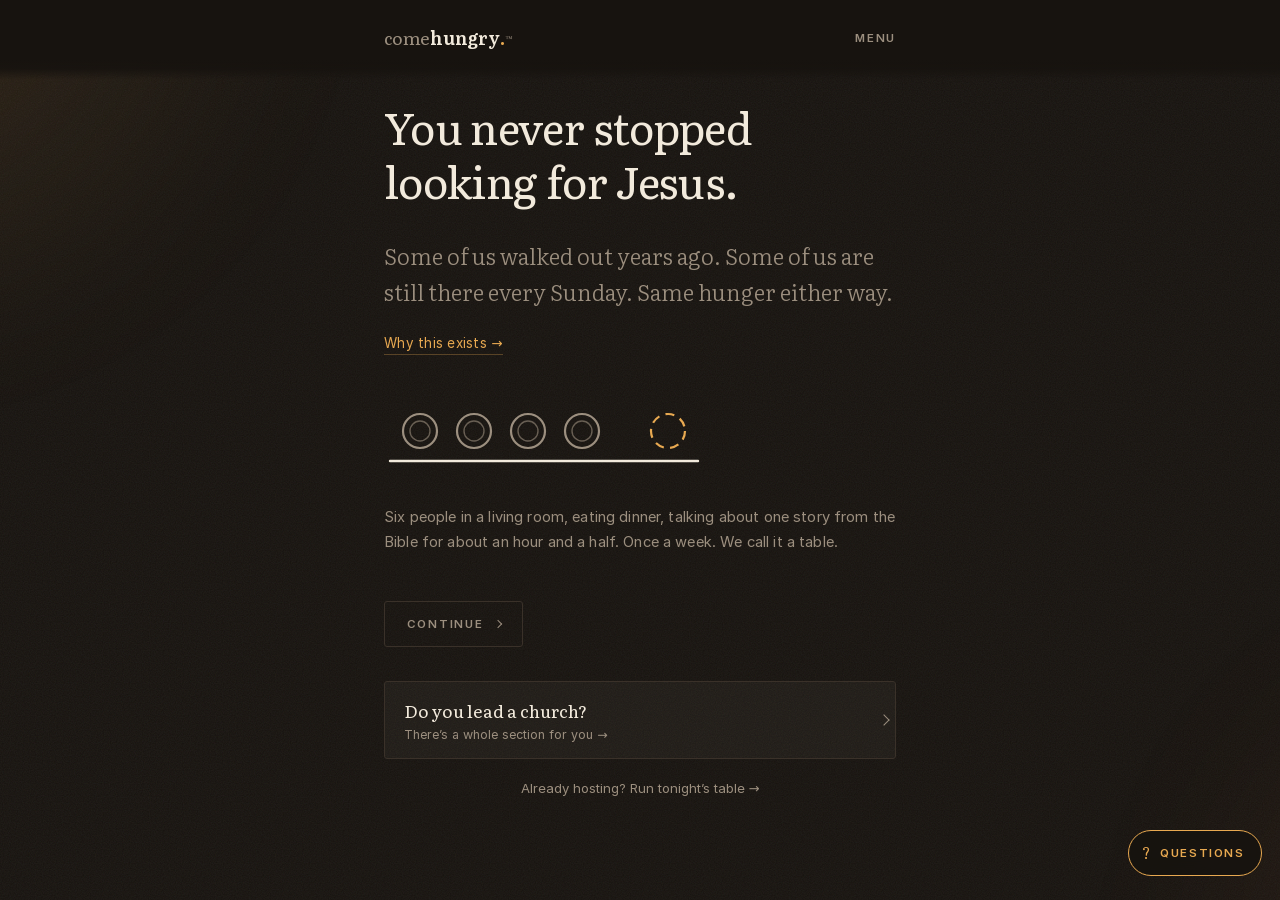
==== index.html @ 3b450b55 "Add files via upload" ====
<!DOCTYPE html>
<html lang="en">
<head>
<meta charset="utf-8">
<meta name="viewport" content="width=device-width, initial-scale=1, viewport-fit=cover">
<meta name="theme-color" content="#17130F">
<meta name="color-scheme" content="dark">
<title>comehungry™ — a simpler way to follow Jesus</title>
<meta name="description" content="Free small-group discipleship, no curriculum. A few people, a real meal, one story about Jesus, four honest questions, weekly. Copy it, print it, give it away.">
<link rel="icon" type="image/png" sizes="32x32" href="[data-uri]">
<link rel="icon" type="image/png" sizes="16x16" href="[data-uri]">
<link rel="icon" href="favicon.ico" sizes="any">
<link rel="icon" type="image/svg+xml" href="icon.svg">
<link rel="apple-touch-icon" sizes="180x180" href="icon-180.png">
<link rel="canonical" href="https://comehungry.org/">
<meta name="robots" content="index,follow,max-image-preview:large,max-snippet:-1">
<meta property="og:image:width" content="1200">
<meta property="og:image:height" content="630">
<meta property="og:image:alt" content="You never stopped looking for Jesus. Four plates and an open seat at a table.">
<meta name="author" content="come hungry">
<meta property="og:locale" content="en_US">
<meta property="og:type" content="website">
<meta property="og:site_name" content="come hungry">
<meta property="og:title" content="You never stopped looking for Jesus.">
<meta property="og:description" content="A few people, a real meal, one story told out loud, four honest questions. You belong before you agree. Free, forever — nothing to buy, no signup.">
<meta property="og:url" content="https://comehungry.org">
<meta property="og:image" content="https://comehungry.org/share.png">
<meta property="og:image:secure_url" content="https://comehungry.org/share.png">
<meta property="og:image:type" content="image/png">
<meta property="og:image:width" content="1200">
<meta property="og:image:height" content="630">
<meta property="og:image:alt" content="come hungry — you never stopped looking for Jesus">
<meta name="twitter:card" content="summary_large_image">
<meta name="twitter:title" content="You never stopped looking for Jesus.">
<meta name="twitter:description" content="A table, a meal, one story, four honest questions. Free, forever.">
<meta name="twitter:image" content="https://comehungry.org/share.png">
<script type="application/ld+json">
{"@context":"https://schema.org","@graph":[
{"@type":"WebSite","@id":"https://comehungry.org/#site","url":"https://comehungry.org/",
 "name":"come hungry","inLanguage":"en",
 "description":"A few people, a real meal, one story about Jesus told out loud, four honest questions. Once a week. Free, forever.",
 "publisher":{"@id":"https://comehungry.org/#org"}},
{"@type":"Organization","@id":"https://comehungry.org/#org","name":"come hungry",
 "url":"https://comehungry.org/","logo":"https://comehungry.org/icon-512.png",
 "email":"hello@comehungry.org",
 "description":"A practice for small groups that gather around a real meal, hear one story about Jesus told from memory, discuss it with four honest questions, and act on it before the next week. All material is free."},
{"@type":"HowTo","name":"How to start a table",
 "description":"Gather a few people around a real meal, tell one story about Jesus from memory, ask four honest questions, and each name one thing to do before next week.",
 "totalTime":"PT90M",
 "step":[
  {"@type":"HowToStep","name":"Meet","text":"Eat first. The meal is half the point."},
  {"@type":"HowToStep","name":"Share","text":"How was the week, actually? Then ask about last week's acts."},
  {"@type":"HowToStep","name":"Grow","text":"Tell one story about Jesus from memory, then ask the same four questions."},
  {"@type":"HowToStep","name":"Act","text":"Each person names one concrete thing to do before next week."}]}
]}
</script>
<link rel="manifest" href="manifest.webmanifest">
<style>
@font-face{font-family:'Literata';font-style:normal;font-weight:300;font-display:swap;src:url([data-uri]) format('woff2')}
@font-face{font-family:'Literata';font-style:normal;font-weight:400;font-display:swap;src:url([data-uri]) format('woff2')}
@font-face{font-family:'Literata';font-style:normal;font-weight:600;font-display:swap;src:url([data-uri]) format('woff2')}
@font-face{font-family:'Literata';font-style:italic;font-weight:400;font-display:swap;src:url([data-uri]) format('woff2')}
@font-face{font-family:'IBM Plex Sans';font-style:normal;font-weight:400;font-display:swap;src:url([data-uri]) format('woff2')}
@font-face{font-family:'IBM Plex Sans';font-style:normal;font-weight:600;font-display:swap;src:url([data-uri]) format('woff2')}

/* ============================================================
   comehungry.org — a lit room, one thought at a time
   ============================================================ */
:root{
  --night:#17130F;
  --lamp:#F2EADC;
  --dim:#9C8F7F;
  --gold:#E8A951;
  --coal:#C4623A;
  --rule:#3A3129;
}
*{margin:0;padding:0;box-sizing:border-box;-webkit-tap-highlight-color:transparent}
html,body{height:100%;overscroll-behavior:none}
p,li,blockquote,small{text-wrap:pretty;hyphens:none;overflow-wrap:break-word}
body{
  background:var(--night);
  color:var(--lamp);
  font-family:"Literata",Georgia,serif;
  font-weight:300;
  -webkit-font-smoothing:antialiased;
}

/* ---- the light in the room ---- */
.glow{position:fixed;inset:-30%;pointer-events:none;z-index:0}
.glow b{
  position:absolute;display:block;border-radius:50%;
  filter:blur(70px);opacity:.5;
  will-change:transform;
}
.g1{
  width:70vmax;height:70vmax;left:-14vmax;top:-18vmax;
  background:radial-gradient(circle,rgba(232,169,81,.28),rgba(232,169,81,0) 68%);
  animation:drift1 34s ease-in-out infinite;
}
.g2{
  width:58vmax;height:58vmax;right:-16vmax;bottom:-12vmax;
  background:radial-gradient(circle,rgba(196,98,58,.24),rgba(196,98,58,0) 68%);
  animation:drift2 46s ease-in-out infinite;
}
@keyframes drift1{
  0%,100%{transform:translate3d(0,0,0) scale(1)}
  50%{transform:translate3d(5vmax,4vmax,0) scale(1.1)}
}
@keyframes drift2{
  0%,100%{transform:translate3d(0,0,0) scale(1.05)}
  50%{transform:translate3d(-5vmax,-3vmax,0) scale(.95)}
}
/* the lamp answers when you touch it */
body.tapped .glow b{opacity:.72;transition:opacity .35s}

/* ---- grain, so it reads as a room and not a screen ---- */
.grain{
  position:fixed;inset:0;pointer-events:none;z-index:1;opacity:.14;
  background-image:url("data:image/svg+xml,%3Csvg xmlns='http://www.w3.org/2000/svg' width='180' height='180'%3E%3Cfilter id='n'%3E%3CfeTurbulence type='fractalNoise' baseFrequency='.85' numOctaves='3'/%3E%3C/filter%3E%3Crect width='180' height='180' filter='url(%23n)' opacity='.5'/%3E%3C/svg%3E");
}

/* ---- the deck ---- */
#deck{
  position:fixed;inset:0;z-index:2;overflow-anchor:none;
  display:flex;align-items:flex-start;
  padding:calc(max(0.9rem,env(safe-area-inset-top)) + 5rem) 1.5rem calc(max(1.1rem,env(safe-area-inset-bottom)) + 4.6rem);
  overflow-y:auto;
}
.stack{width:100%;max-width:32rem;margin:auto}
.card{display:none}
.card.on{display:block}
.card.on > *{animation:arrive .7s cubic-bezier(.16,.8,.3,1) both}
.card.on > *:nth-child(1){animation-delay:.05s}
.card.on > *:nth-child(2){animation-delay:.28s}
.card.on > *:nth-child(3){animation-delay:.5s}
.card.on > *:nth-child(4){animation-delay:.72s}
@keyframes arrive{
  from{opacity:0;transform:translateY(18px)}
  to{opacity:1;transform:none}
}
.card.on .setting li,.card.on .qs li,.card.on .door{animation:arrive .6s cubic-bezier(.16,.8,.3,1) both}
/* anything that navigates carries the same mark on its right edge */
.file{position:relative;padding-right:2.4rem}
.filerow{position:relative}
.door::after,.file::after,.st::after,.pastorDoor::after{
  content:"";position:absolute;right:.45rem;top:50%;
  width:7px;height:7px;margin-top:-4px;
  border-right:1.5px solid var(--dim);border-bottom:1.5px solid var(--dim);
  transform:rotate(-45deg);transition:border-color .2s,right .2s;
}
.door.primary::after{border-color:rgba(23,19,15,.55)}
@media (hover:hover){
  .door:hover::after,.file:hover::after,.st:hover::after,.pastorDoor:hover::after{
    border-color:var(--gold);right:.2rem;
  }
  .door.primary:hover::after{border-color:rgba(23,19,15,.8)}
}
.card.on .setting li:nth-child(1),.card.on .qs li:nth-child(1),.card.on .door:nth-child(1){animation-delay:.30s}
.card.on .setting li:nth-child(2),.card.on .qs li:nth-child(2),.card.on .door:nth-child(2){animation-delay:.42s}
.card.on .setting li:nth-child(3),.card.on .qs li:nth-child(3),.card.on .door:nth-child(3){animation-delay:.54s}
.card.on .setting li:nth-child(4),.card.on .qs li:nth-child(4),.card.on .door:nth-child(4){animation-delay:.66s}
@media (prefers-reduced-motion:reduce){
  .card.on > *,.card.on .setting li,.card.on .qs li,.card.on .door{animation:none}
  .glow b{animation:none}
}

/* ---- type ---- */
.line{font-size:clamp(1.8rem,7.4vw,2.7rem);line-height:1.26;letter-spacing:-.015em;font-weight:400;
  text-wrap:balance;hyphens:none}
.line + .line{margin-top:1.35em}
.line.quiet{
  font-size:clamp(1.15rem,4.7vw,1.4rem);line-height:1.62;
  font-weight:300;color:var(--dim);letter-spacing:0;
}
.line.lamp{color:var(--gold)}
.beat{
  font-size:clamp(1.02rem,4.3vw,1.25rem);line-height:1.55;
  color:var(--dim);font-weight:300;margin-top:2em;
}
.label{
  font-family:"IBM Plex Sans",system-ui,sans-serif;
  font-size:.6875rem;font-weight:600;letter-spacing:.2em;text-transform:uppercase;
  color:var(--gold);margin-bottom:2.1rem;
}
blockquote{margin-top:2.4rem;
  font-size:clamp(1.3rem,5.4vw,1.75rem);line-height:1.46;
  font-weight:300;font-style:italic;
  border-left:2px solid var(--gold);padding-left:1.35rem;
}
.attrib{
  font-family:"IBM Plex Sans",system-ui,sans-serif;
  font-size:.8125rem;color:var(--dim);margin-top:1.9rem;line-height:1.7;
}

/* ---- lists ---- */
.setting{list-style:none;margin-top:1.9rem}
.setting li{
  font-size:clamp(1.12rem,4.7vw,1.42rem);line-height:1.52;font-weight:300;
  padding:1.1rem 0 1.1rem 2.5rem;position:relative;border-bottom:1px solid var(--rule);
}
.setting li:last-child{border-bottom:0}
.setting li::before{
  content:attr(data-n);position:absolute;left:0;top:1.45rem;
  font-family:"IBM Plex Sans",system-ui,sans-serif;
  font-size:.6875rem;font-weight:600;color:var(--gold);letter-spacing:.08em;
}
.qs{list-style:none}
.qs{margin-top:1.4rem}
.qs li{font-size:clamp(1.12rem,4.7vw,1.42rem);line-height:1.45;font-weight:400;padding:.95rem 0}
.qs li span{
  color:var(--gold);font-family:"IBM Plex Sans",sans-serif;
  font-size:.75rem;font-weight:600;margin-right:.65rem;letter-spacing:.06em;
}

/* ---- where you can go ---- */
.doors,
div:has(> .door){margin-top:2.6rem}
.doors + .fine,div:has(> .door) + .fine{margin-top:2.6rem}
.door{
  display:block;text-decoration:none;color:var(--lamp);
  padding:1.35rem 0;border-bottom:1px solid var(--rule);
  font-size:clamp(1.18rem,4.9vw,1.45rem);font-weight:400;
}
.door,.st,.pastorDoor{position:relative;padding-right:2rem}
.door:last-of-type{border-bottom:0}
.door small{
  display:block;font-family:"IBM Plex Sans",system-ui,sans-serif;
  font-size:.8125rem;color:var(--dim);margin-top:.35rem;font-weight:400;line-height:1.5;
}
.card > .label + div > .door.primary:first-child{margin-top:.4rem}
.door.primary{
  color:#17130F;background:var(--gold);border:0;border-radius:4px;
  padding:1.2rem 1.4rem;margin-bottom:1.6rem;font-weight:600;
}
.door.primary small{color:rgba(23,19,15,.72)}
@media (hover:hover){.door:hover{color:var(--gold)}
.door.primary:hover{color:#17130F;background:#F2B85F}}
.door:focus-visible,.ghost:focus-visible{outline:2px solid var(--gold);outline-offset:4px;border-radius:3px}

/* ---- the only chrome ---- */
.nav{
  display:flex;align-items:center;flex-wrap:wrap;gap:.35rem .5rem;margin-top:2.9rem;
  animation:arrive .7s cubic-bezier(.16,.8,.3,1) both;animation-delay:.85s;
}
#prev{
  display:inline-flex;align-items:center;gap:.55rem;
  flex:0 0 auto;white-space:nowrap;
  min-height:46px;padding:.7rem 1rem .7rem .85rem;
  background:transparent;border:0;border-radius:3px;
  font-family:"IBM Plex Sans",system-ui,sans-serif;
  font-size:.72rem;font-weight:600;letter-spacing:.15em;text-transform:uppercase;
  color:var(--dim);cursor:pointer;transition:color .25s;
}
@media (hover:hover){#prev:hover{color:var(--lamp)}}
#prev:focus-visible{outline:2px solid var(--gold);outline-offset:4px}
#prev.gone{display:none}
#prev .chev.back{flex:none;transform:rotate(135deg);animation:none;width:6px;height:6px;border-right:1.5px solid currentColor;border-bottom:1.5px solid currentColor}
#next{
  display:inline-flex;align-items:center;gap:.7rem;
  flex:0 0 auto;white-space:nowrap;
  min-height:46px;padding:.7rem 1.35rem;
  background:transparent;border:1px solid var(--rule);border-radius:3px;
  font-family:"IBM Plex Sans",system-ui,sans-serif;
  font-size:.72rem;font-weight:600;letter-spacing:.15em;text-transform:uppercase;
  color:var(--dim);cursor:pointer;
  transition:color .25s,border-color .25s,background .25s;
}
@media (hover:hover){#next:hover{color:var(--gold);border-color:var(--gold);background:rgba(232,169,81,.07)}}
#next:focus-visible{outline:2px solid var(--gold);outline-offset:4px}
#next.gone{display:none}
#next .chev{
  flex:none;width:6px;height:6px;border-right:1.5px solid currentColor;border-bottom:1.5px solid currentColor;
  transform:rotate(-45deg);animation:nudge 2.6s ease-in-out infinite;
}
@keyframes nudge{0%,100%{transform:rotate(-45deg) translate(0,0);opacity:.65}50%{transform:rotate(-45deg) translate(2px,2px);opacity:1}}
@media (prefers-reduced-motion:reduce){#next .chev{animation:none}.nav{animation:none}}
#track{position:fixed;left:0;bottom:0;height:2px;background:var(--gold);width:0;z-index:4;transition:width .6s cubic-bezier(.16,.8,.3,1)}
.ghost{
  position:fixed;top:max(1.15rem,env(safe-area-inset-top));right:1.3rem;z-index:5;
  font-family:"IBM Plex Sans",system-ui,sans-serif;font-size:.75rem;
  color:var(--dim);text-decoration:none;padding:.4rem .1rem;
  opacity:0;transition:opacity .4s;pointer-events:none;
}
.ghost.show{opacity:1;pointer-events:auto}
.ghost:hover{color:var(--gold)}

.said{
  font-size:clamp(1.18rem,4.9vw,1.5rem);line-height:1.5;font-weight:300;font-style:italic;
  border-left:2px solid var(--gold);padding-left:1.35rem;margin-top:.4rem;
}
.said + .beat{margin-top:1.6em}
.dont{list-style:none;margin-top:.4rem}
.dont li{
  font-size:clamp(1.05rem,4.4vw,1.28rem);line-height:1.5;font-weight:300;color:var(--lamp);
  padding:.85rem 0 .85rem 1.6rem;position:relative;border-bottom:1px solid var(--rule);
}
.dont li:last-child{border-bottom:0}
.dont li::before{
  content:"—";position:absolute;left:0;top:.85rem;color:var(--coal);font-weight:400;
}
.rhythm{list-style:none;margin-top:1.9rem}
.rhythm li{
  padding:.95rem 0;border-bottom:1px solid var(--rule);
  font-size:clamp(1.05rem,4.4vw,1.28rem);line-height:1.5;font-weight:300;color:var(--dim);
}
.rhythm li:last-child{border-bottom:0}
.rhythm b{
  display:block;font-weight:400;font-size:clamp(1.18rem,4.9vw,1.45rem);
  color:var(--lamp);margin-bottom:.2rem;
}
.top{
  position:fixed;top:0;left:0;right:0;z-index:6;
  padding:calc(max(0.9rem,env(safe-area-inset-top)) + .8rem) 1.5rem 1.9rem;
  background:linear-gradient(to bottom,var(--night) 0,var(--night) 74%,rgba(23,19,15,.92) 86%,rgba(23,19,15,0) 100%);
  pointer-events:none;
}
.topin{
  max-width:32rem;margin:0 auto;
  display:flex;align-items:center;justify-content:space-between;gap:1rem;
  min-height:1.4rem;
}
#open{
  pointer-events:auto;background:transparent;border:0;
  padding:0 0 0 1.2rem;min-height:44px;margin:-11px 0;display:inline-flex;align-items:center;
  font-family:"IBM Plex Sans",system-ui,sans-serif;
  font-size:.72rem;font-weight:600;letter-spacing:.15em;text-transform:uppercase;
  color:var(--dim);cursor:pointer;transition:color .25s;
}
@media (hover:hover){#open:hover{color:var(--gold)}
#open:focus-visible{outline:2px solid var(--gold);outline-offset:4px;border-radius:3px}}

/* --- the doors, over whatever you were reading --- */
.sheet{
  position:fixed;inset:0;z-index:20;
  background:#141110;
  display:flex;align-items:center;
  padding:max(2rem,env(safe-area-inset-top)) 1.5rem max(2.5rem,env(safe-area-inset-bottom));
  overflow-y:auto;
  animation:fade .28s ease-out both;
}
.sheet[hidden]{display:none}
@keyframes fade{from{opacity:0}to{opacity:1}}
.sheetin{max-width:32rem;margin:0 auto;width:100%}
#shut{
  display:block;margin:0 0 2.4rem auto;background:transparent;border:0;padding:.5rem .1rem;
  font-family:"IBM Plex Sans",system-ui,sans-serif;
  font-size:.72rem;font-weight:600;letter-spacing:.15em;text-transform:uppercase;
  color:var(--dim);cursor:pointer;transition:color .25s;
}
@media (hover:hover){#shut:hover{color:var(--gold)}
#shut:focus-visible,.way:focus-visible{outline:2px solid var(--gold);outline-offset:4px;border-radius:3px}}
.way{
  display:block;text-decoration:none;color:var(--lamp);
  padding:1.15rem 0;border-bottom:1px solid var(--rule);
  font-family:"Literata",Georgia,serif;font-weight:400;
  font-size:clamp(1.25rem,5.2vw,1.55rem);line-height:1.25;
  transition:color .2s;
}
@media (hover:hover){.way:hover{color:var(--gold)}
.way small{
  display:block;font-family:"IBM Plex Sans",system-ui,sans-serif;
  font-size:.8125rem;color:var(--dim);margin-top:.3rem;font-weight:400;
}}
.sheetfine{
  margin-top:2.4rem;padding-top:1.5rem;border-top:1px solid var(--rule);
  font-family:"IBM Plex Sans",system-ui,sans-serif;
  font-size:.76rem;line-height:1.7;color:var(--dim);
}
.sheetfine p + p{margin-top:.7rem}
.sheetfine a{color:var(--dim);text-decoration:underline;text-underline-offset:2px}
.sheetfine a:hover{color:var(--gold)}
.mark{
  pointer-events:auto;display:inline-flex;align-items:center;min-height:44px;margin:-11px 0;
  font-family:"Literata",Georgia,serif;font-style:normal;font-weight:600;
  font-size:1.12rem;line-height:1.4rem;letter-spacing:-.012em;
  color:var(--lamp);text-decoration:none;
  transition:opacity .25s;
}
.mark span{color:var(--dim);font-weight:400}
.mark i{color:var(--gold);font-style:normal;margin-left:.02em}
.mark sup{font-size:.4em;vertical-align:.72em;color:var(--dim);font-weight:400;margin-left:.08em;letter-spacing:0}
@media (hover:hover){.mark:hover{opacity:.72}
.mark:focus-visible{outline:2px solid var(--gold);outline-offset:4px;border-radius:3px}}

.fine{
  margin-top:2.9rem;padding-top:1.6rem;border-top:1px solid var(--rule);
  font-family:"IBM Plex Sans",system-ui,sans-serif;
  font-size:.78rem;line-height:1.7;color:var(--dim);
}
.fine p + p{margin-top:.8rem}
.fine a{color:var(--dim);text-decoration:underline;text-underline-offset:2px}
.fine a:hover{color:var(--gold)}


/* --- stories --- */
.arcs,.storylist{margin-top:1.9rem}
.arc,.st{
  display:block;text-decoration:none;color:var(--lamp);
  padding:1.15rem 0;border-bottom:1px solid var(--rule);
  transition:color .2s;position:relative;
}
.arc:last-child,.st:last-child{border-bottom:0}
@media (hover:hover){.arc:hover,.st:hover{color:var(--gold)}
.arc b,.st b{
  display:block;font-family:"Literata",Georgia,serif;font-weight:400;
  font-size:clamp(1.15rem,4.8vw,1.4rem);line-height:1.3;
}}
.arc small,.st small{
  display:block;font-family:"IBM Plex Sans",system-ui,sans-serif;
  font-size:.78rem;color:var(--dim);margin-top:.25rem;
}
.arc:focus-visible,.st:focus-visible{outline:2px solid var(--gold);outline-offset:4px;border-radius:3px}
.st{padding-left:2.6rem}
.st em{
  position:absolute;left:0;top:1.35rem;font-style:normal;
  font-family:"IBM Plex Sans",system-ui,sans-serif;
  font-size:.72rem;font-weight:600;color:var(--gold);
}
.fivec{list-style:none;margin-top:.75rem}
.fivec li{
  padding:.95rem 0;border-bottom:1px solid var(--rule);
  font-size:clamp(1rem,4.1vw,1.15rem);line-height:1.6;font-weight:300;color:var(--dim);
}
.fivec li:last-child{border-bottom:0}
.fivec b{
  display:block;font-family:"IBM Plex Sans",system-ui,sans-serif;
  font-size:.6875rem;font-weight:600;letter-spacing:.16em;text-transform:uppercase;
  color:var(--gold);margin-bottom:.35rem;
}
.telling{margin-top:.75rem}
.telling p{
  font-size:clamp(1.02rem,4.2vw,1.18rem);line-height:1.72;font-weight:300;
}
.telling p + p{margin-top:1.05em}
.act{border-left:2px solid var(--coal);padding-left:1.25rem;color:var(--lamp)}
a.ref{color:var(--gold);text-decoration:underline;text-underline-offset:3px}
a.ref:hover{color:var(--lamp)}

.files{margin-top:2.2rem}
.file{
  display:block;text-decoration:none;color:var(--lamp);
  padding:1.05rem 2.4rem 1.05rem 0;border-bottom:1px solid var(--rule);
  position:relative;transition:color .2s;
}
.file:last-child{border-bottom:0}
@media (hover:hover){.file:hover{color:var(--gold)}
.file::before{
  content:none;
  width:7px;height:7px;border-right:1.5px solid var(--gold);border-bottom:1.5px solid var(--gold);
  transform:rotate(45deg);
}}
.file:focus-visible{outline:2px solid var(--gold);outline-offset:4px;border-radius:3px}
.file b{
  display:block;font-family:"Literata",Georgia,serif;font-weight:400;
  font-size:clamp(1.05rem,4.4vw,1.25rem);line-height:1.3;
}
.file small{
  display:block;font-family:"IBM Plex Sans",system-ui,sans-serif;
  font-size:.78rem;color:var(--dim);margin-top:.22rem;line-height:1.5;
}


/* --- a story, whole, on one page --- */
.card.story{max-width:34rem}
.story .label a{color:var(--gold);text-decoration:none}
.story .label a:hover{text-decoration:underline}
.sTitle{
  font-family:"Literata",Georgia,serif;font-weight:400;
  font-size:clamp(1.75rem,7vw,2.35rem);line-height:1.18;letter-spacing:-.015em;
  margin:0 0 .9rem;text-wrap:balance;
}
.sRead{
  font-family:"IBM Plex Sans",system-ui,sans-serif;font-size:.85rem;line-height:1.6;
  color:var(--dim);padding-bottom:1.6rem;border-bottom:1px solid var(--rule);
}
.sH{
  font-family:"IBM Plex Sans",system-ui,sans-serif;font-weight:600;
  font-size:.6875rem;letter-spacing:.2em;text-transform:uppercase;color:var(--gold);
  margin:2.9rem 0 1.5rem;
}
.sNote{
  font-family:"IBM Plex Sans",system-ui,sans-serif;font-size:.82rem;line-height:1.65;
  color:var(--dim);margin-top:1.4rem;
}
.story .act{
  border-left:2px solid var(--coal);padding-left:1.25rem;
  font-size:clamp(1.02rem,4.2vw,1.18rem);line-height:1.65;font-weight:300;
}
.sNav{
  display:flex;gap:.9rem;margin-top:3.2rem;padding-top:1.6rem;border-top:1px solid var(--rule);
}
.sNav a{
  flex:1;text-decoration:none;color:var(--lamp);
  font-family:"Literata",Georgia,serif;font-size:.98rem;line-height:1.35;
  padding:.9rem 1rem;border:1px solid var(--rule);border-radius:3px;
  transition:border-color .2s,color .2s;
}
@media (hover:hover){.sNav a:hover{color:var(--gold);border-color:var(--gold)}}
.sNav a span{
  display:block;font-family:"IBM Plex Sans",system-ui,sans-serif;
  font-size:.62rem;font-weight:600;letter-spacing:.16em;text-transform:uppercase;
  color:var(--dim);margin-bottom:.3rem;
}
.sNav .sNext{text-align:right}
.sNav a.off{visibility:hidden}
.sNav a:focus-visible{outline:2px solid var(--gold);outline-offset:3px}
.sBack{
  margin-top:1.6rem;font-family:"IBM Plex Sans",system-ui,sans-serif;
  font-size:.82rem;color:var(--dim);
}
.sBack a{color:var(--dim);text-decoration:underline;text-underline-offset:2px}
.sBack a:hover{color:var(--gold)}
.story .fivec li{color:var(--lamp)}

.arcIntro{
  margin-top:1.9rem;
  font-size:clamp(1rem,4.2vw,1.15rem);line-height:1.6;font-weight:300;color:var(--dim);
  margin-bottom:2rem;padding-bottom:1.6rem;border-bottom:1px solid var(--rule);
}
.arcIntro b{color:var(--lamp);font-weight:400}
.honest{
  margin:1.8rem 0 0;padding:1.1rem 1.2rem;border-left:2px solid var(--coal);
  background:rgba(196,98,58,.07);
  font-size:.95rem;line-height:1.65;font-weight:300;color:var(--lamp);
}
.honest b{
  display:block;font-family:"IBM Plex Sans",system-ui,sans-serif;
  font-size:.6875rem;font-weight:600;letter-spacing:.16em;text-transform:uppercase;
  color:var(--coal);margin-bottom:.45rem;
}


/* --- tonight --- */
.pick{margin-top:2.4rem}
.pick label{
  display:block;font-family:"IBM Plex Sans",system-ui,sans-serif;
  font-size:.6875rem;font-weight:600;letter-spacing:.16em;text-transform:uppercase;
  color:var(--gold);margin-bottom:.7rem;
}
.prepLink{
  display:inline-block;margin-top:1rem;font-family:"IBM Plex Sans",system-ui,sans-serif;
  font-size:.85rem;color:var(--gold);text-decoration:none;
}
.recall{
  margin-top:2rem;padding:1.2rem 1.3rem;border-left:2px solid var(--coal);
  background:rgba(196,98,58,.07);
}
.recall h4{
  font-family:"IBM Plex Sans",system-ui,sans-serif;font-size:.6875rem;font-weight:600;
  letter-spacing:.16em;text-transform:uppercase;color:var(--coal);margin-bottom:.8rem;
}
.recall li{
  list-style:none;font-size:1rem;line-height:1.55;font-weight:300;
  padding:.45rem 0;color:var(--lamp);
}
.recall li:before{content:"— ";color:var(--dim)}
.acts{margin-top:1.6rem}
.lastacts li{padding:.55rem 0;border-bottom:1px solid var(--rule);color:var(--lamp)}
.lastacts li:last-child{border-bottom:0}
.acts input{
  display:block;width:100%;margin-bottom:.7rem;min-height:48px;
  background:rgba(242,234,220,.05);color:var(--lamp);
  border:1px solid var(--rule);border-radius:3px;padding:.8rem 1rem;
  font-family:"Literata",Georgia,serif;font-size:1rem;
}
.acts input::placeholder{color:var(--dim)}
.acts input:focus-visible{outline:2px solid var(--gold);outline-offset:2px}
.addAct{margin-top:.9rem}
.addAct,.wipe{
  background:transparent;border:1px solid var(--rule);border-radius:3px;
  color:var(--dim);cursor:pointer;min-height:44px;padding:.6rem 1rem;
  font-family:"IBM Plex Sans",system-ui,sans-serif;font-size:.75rem;
  font-weight:600;letter-spacing:.1em;text-transform:uppercase;
}
.wipe{border-color:transparent;padding-left:0;text-transform:none;letter-spacing:0;
  font-weight:400;text-decoration:underline;text-underline-offset:2px}
@media (hover:hover){.addAct:hover{color:var(--gold);border-color:var(--gold)}
.wipe:hover{color:var(--coal)}}


/* --- asking for a hand --- */
.field{margin-bottom:1.4rem}
.field label{
  display:block;font-family:"IBM Plex Sans",system-ui,sans-serif;
  font-size:.6875rem;font-weight:600;letter-spacing:.16em;text-transform:uppercase;
  color:var(--gold);margin-bottom:.6rem;
}
.field label em{font-style:normal;color:var(--dim);letter-spacing:.08em}
.field input,.field textarea{
  width:100%;background:rgba(242,234,220,.05);color:var(--lamp);
  border:1px solid var(--rule);border-radius:3px;padding:.85rem 1rem;
  font-family:"Literata",Georgia,serif;font-size:1rem;line-height:1.5;min-height:48px;
}
.field textarea{resize:vertical}
.field input::placeholder,.field textarea::placeholder{color:var(--dim)}
.field input:focus-visible,.field textarea:focus-visible{
  outline:2px solid var(--gold);outline-offset:2px;border-color:var(--gold);
}
.field.bad input,.field.bad textarea{border-color:var(--coal)}
.formErr{
  font-family:"IBM Plex Sans",system-ui,sans-serif;font-size:.85rem;line-height:1.55;
  color:var(--coal);margin:0 0 1.1rem;padding-left:.9rem;border-left:2px solid var(--coal);
}
.send{
  color:#17130F;background:var(--gold);border:0;border-radius:3px;
  padding:1.05rem 1.6rem;min-height:50px;cursor:pointer;
  font-family:"Literata",Georgia,serif;font-weight:600;font-size:1.1rem;
}
.send[disabled]{opacity:.55;cursor:default}
@media (hover:hover){.send:hover{background:#F2B85F}}
.send:focus-visible{outline:2px solid var(--lamp);outline-offset:3px}
.formNote{margin-top:1.6rem}


.orient{
  margin-top:2.2rem;
  font-family:"IBM Plex Sans",system-ui,sans-serif;
  font-size:.92rem;line-height:1.7;color:var(--dim);letter-spacing:.01em;
}
.tabletop + .orient{margin-top:0}
.sidedoor{margin-top:2.1rem}
.sidedoor a{
  font-family:"IBM Plex Sans",system-ui,sans-serif;
  font-size:.82rem;color:var(--dim);text-decoration:none;
  border-bottom:1px solid var(--rule);padding-bottom:.15rem;
}
@media (hover:hover){.sidedoor a:hover{color:var(--gold);border-color:var(--gold)}}
.sidedoor a:focus-visible{outline:2px solid var(--gold);outline-offset:4px}

/* --- the menu, grouped and legible on a phone --- */
.sheet{align-items:flex-start;padding-top:max(1.4rem,env(safe-area-inset-top));background:#141110}
.wayGroup{margin-bottom:2rem}
.wayGroup h3{
  font-family:"IBM Plex Sans",system-ui,sans-serif;
  font-size:.6875rem;font-weight:600;letter-spacing:.2em;text-transform:uppercase;
  color:var(--gold);margin-bottom:.5rem;padding-bottom:.6rem;border-bottom:1px solid var(--rule);
}
.way{
  padding:.85rem 0;border-bottom:1px solid var(--rule);
  font-size:clamp(1.08rem,4.4vw,1.25rem);line-height:1.3;
}
.way small{display:block;font-family:"IBM Plex Sans",system-ui,sans-serif;font-weight:400;color:var(--dim);font-size:.78rem;margin-top:.2rem;line-height:1.45}
.wayGroup .way:last-child{border-bottom:0}


/* --- a table, seen from above the way you would see one --- */
.tabletop{margin:2.6rem 0 1.9rem}
.tabletop svg{width:100%;max-width:20rem;height:auto;display:block}
.tabletop .edge{stroke:var(--lamp);stroke-width:2.4;stroke-linecap:round;opacity:.55}
.tabletop .plate circle{fill:none;stroke:var(--dim);stroke-width:2.2}
.tabletop .plate .rim{stroke-width:1.4;opacity:.6}
.tabletop .yours circle{stroke:var(--gold)}
.tabletop .yours .rim{opacity:.75}
.tabletop .edge,.tabletop .plate{
  opacity:0;animation:arrive .8s cubic-bezier(.16,.8,.3,1) both;
}
.tabletop .edge{animation-delay:.55s}
.tabletop .p1{animation-delay:.75s}
.tabletop .p2{animation-delay:.88s}
.tabletop .p3{animation-delay:1.01s}
.tabletop .p4{animation-delay:1.14s}
.tabletop .yours{animation-delay:1.42s}
.tabletop .edge{opacity:.55}
@keyframes seat{from{opacity:0;transform:translateY(6px)}to{opacity:1;transform:none}}
@media (prefers-reduced-motion:reduce){
  .tabletop .edge,.tabletop .plate{animation:none;opacity:1}
  .tabletop .edge{opacity:.55}
}

.upto{
  display:inline-flex;align-items:center;gap:.55rem;
  min-height:44px;margin-bottom:1.4rem;padding:.2rem .1rem;
  font-family:"IBM Plex Sans",system-ui,sans-serif;
  font-size:.78rem;color:var(--dim);text-decoration:none;
  transition:color .25s;
}
.upto[hidden]{display:none}
.upto .arr{font-size:.9rem;line-height:1}
.upto em{font-style:normal}
@media (hover:hover){.upto:hover{color:var(--gold)}}
.upto:focus-visible{outline:2px solid var(--gold);outline-offset:4px;border-radius:3px}

.sr{position:absolute;width:1px;height:1px;margin:-1px;padding:0;overflow:hidden;clip:rect(0 0 0 0);white-space:nowrap;border:0}

.nojs{position:fixed;inset:0;z-index:30;overflow-y:auto;background:var(--night);
  padding:calc(max(0.9rem,env(safe-area-inset-top)) + 5rem) 1.5rem 3rem}
.nojs > *{max-width:32rem;margin-left:auto;margin-right:auto}
.nojs h2{font-family:"Literata",Georgia,serif;font-weight:400;font-size:1.6rem;line-height:1.25;margin-bottom:1.2rem}
.nojs p{color:var(--dim);line-height:1.7;margin-bottom:1.2rem}
.nojs ul{list-style:none;margin-bottom:1.6rem}
.nojs li{padding:.7rem 0;border-bottom:1px solid var(--rule);color:var(--dim)}
.nojs a{color:var(--gold)}

.nope{position:absolute;left:-9999px;width:1px;height:1px;overflow:hidden}

.onward{
  display:block;text-decoration:none;color:var(--lamp);
  margin-top:3rem;padding-top:1.7rem;border-top:1px solid var(--rule);
  position:relative;
}
.onward span{
  display:block;font-family:"IBM Plex Sans",system-ui,sans-serif;
  font-size:.6875rem;font-weight:600;letter-spacing:.2em;text-transform:uppercase;
  color:var(--gold);margin-bottom:.7rem;
}
.onward b{
  display:block;font-family:"Literata",Georgia,serif;font-weight:400;
  font-size:clamp(1.2rem,5vw,1.45rem);line-height:1.25;padding-right:1.8rem;
}
.onward small{
  display:block;font-family:"IBM Plex Sans",system-ui,sans-serif;
  font-size:.8125rem;color:var(--dim);margin-top:.3rem;line-height:1.5;
}
.onward::after{
  content:"";position:absolute;right:.25rem;top:calc(1.7rem + 1.5rem);
  width:8px;height:8px;border-right:1.5px solid var(--gold);border-bottom:1.5px solid var(--gold);
  transform:rotate(-45deg);transition:transform .2s;
}
@media (hover:hover){.onward:hover b{color:var(--gold)}.onward:hover::after{transform:rotate(-45deg) translate(2px,2px)}}
.onward:focus-visible{outline:2px solid var(--gold);outline-offset:4px;border-radius:3px}

.rrr{list-style:none;margin-top:1.7rem}
.rrr li{
  padding:1rem 0;border-bottom:1px solid var(--rule);
  font-size:clamp(1rem,4.2vw,1.15rem);line-height:1.55;font-weight:300;color:var(--dim);
}
.rrr li:last-child{border-bottom:0}
.rrr b{
  display:block;font-family:"IBM Plex Sans",system-ui,sans-serif;
  font-size:.6875rem;font-weight:600;letter-spacing:.16em;text-transform:uppercase;
  color:var(--gold);margin-bottom:.35rem;
}

.tests{
  margin-top:2rem;padding:1.2rem 1.3rem;border-left:2px solid var(--rule);
  background:rgba(242,234,220,.03);
}
.tests b{
  display:block;font-family:"IBM Plex Sans",system-ui,sans-serif;
  font-size:.6875rem;font-weight:600;letter-spacing:.16em;text-transform:uppercase;
  color:var(--gold);margin-bottom:.7rem;
}
.tests p{font-size:.95rem;line-height:1.65;font-weight:300;color:var(--dim)}
.tests em{font-style:normal;color:var(--lamp)}

.pickedLine{
  margin:1.6rem 0 1.4rem;padding:1.1rem 1.2rem;border-left:2px solid var(--gold);
  background:rgba(232,169,81,.06);
  font-size:.95rem;line-height:1.65;font-weight:300;color:var(--dim);
}
.pickedLine b{
  display:block;font-family:"Literata",Georgia,serif;font-weight:400;
  font-size:clamp(1.1rem,4.6vw,1.3rem);color:var(--lamp);margin-bottom:.45rem;
}
.pickedLine em{font-style:normal;color:var(--lamp)}
#picked[hidden],#prepHint[hidden]{display:none}

.fineLink{margin-top:1.5rem;font-size:.82rem}
.fineLink a{color:var(--gold);text-decoration:none;border-bottom:1px solid var(--rule);padding-bottom:.15rem}
.rights{margin-top:1.4rem;font-size:.72rem;letter-spacing:.02em;color:#6E6355}
.stamp{margin-top:.5rem;font-size:.68rem;letter-spacing:.06em;color:#5C5347}

.askLog{margin:2.4rem 0 0}
.askLog .q{
  font-family:"IBM Plex Sans",system-ui,sans-serif;font-size:.82rem;font-weight:600;
  letter-spacing:.04em;color:var(--gold);margin-top:2rem;line-height:1.5;
}
.askLog .a{
  font-size:clamp(1.02rem,4.2vw,1.15rem);line-height:1.68;font-weight:300;
  color:var(--lamp);margin-top:.8rem;white-space:pre-wrap;
}
.askLog .a a{color:var(--gold)}
.askLog .a.routed{border-left:2px solid var(--coal);padding-left:1.1rem;background:rgba(196,98,58,.06);padding:1rem 1.1rem}
.askLog .thinking{color:var(--dim);font-style:italic;margin-top:.8rem}
.askBox{margin-top:2.4rem}
.askBox textarea{color-scheme:dark;
  width:100%;background:rgba(242,234,220,.05);color:var(--lamp);
  border:1px solid var(--rule);border-radius:3px;padding:.85rem 1rem;
  font-family:"Literata",Georgia,serif;font-size:1rem;line-height:1.55;resize:vertical;min-height:64px;
}
.askBox textarea::placeholder{color:var(--dim)}
.askBox textarea:focus-visible{outline:2px solid var(--gold);outline-offset:2px;border-color:var(--gold)}
.askBox .send{margin-top:.9rem}
#installWrap,#shareWrap{margin-top:2.8rem}
#installIOS{margin-top:1.6rem}
#installOther{margin-top:1.8rem}
.askNote{margin-top:1.6rem}

.askDot{
  position:fixed;z-index:7;
  right:max(1.1rem,env(safe-area-inset-right));
  bottom:calc(max(1.1rem,env(safe-area-inset-bottom)) + .4rem);
  min-height:46px;padding:0 1.05rem 0 .85rem;border-radius:26px;
  display:inline-flex;align-items:center;gap:.55rem;
  border:1px solid var(--gold);background:rgba(23,19,15,.9);
  backdrop-filter:blur(8px);-webkit-backdrop-filter:blur(8px);
  color:var(--gold);text-decoration:none;
  transition:background .25s,color .25s,opacity .3s;
}
.askDot i{
  font-family:"Literata",Georgia,serif;font-style:normal;
  font-size:1.05rem;line-height:1;margin-top:-1px;
}
.askDot b{
  font-family:"IBM Plex Sans",system-ui,sans-serif;font-weight:600;
  font-size:.72rem;letter-spacing:.14em;text-transform:uppercase;
}
@media (hover:hover){.askDot:hover{background:var(--gold);color:#17130F}}
.askDot:focus-visible{outline:2px solid var(--gold);outline-offset:3px}
.askDot.gone{opacity:0;pointer-events:none}

.whyLink{margin-top:1.15rem}
.whyLink a{
  font-family:"IBM Plex Sans",system-ui,sans-serif;font-size:.84rem;font-weight:500;
  letter-spacing:.02em;color:var(--gold);text-decoration:none;
  border-bottom:1px solid rgba(232,169,81,.3);padding-bottom:.2rem;transition:border-color .2s;
}
@media (hover:hover){.whyLink a:hover{border-bottom-color:var(--gold)}}
.pastorDoor[hidden]{display:none}
.backDoor{
  display:block;max-width:32rem;margin:.85rem auto 0;text-align:center;
  font-family:"IBM Plex Sans",system-ui,sans-serif;font-size:.82rem;
  color:var(--dim);text-decoration:none;padding:.5rem;
}
.backDoor[hidden]{display:none}
@media (hover:hover){.backDoor:hover{color:var(--gold)}}
.pastorDoor{
  display:block;max-width:32rem;margin:2.1rem auto 0;padding:1rem 1.2rem;
  border:1px solid var(--rule);border-radius:3px;text-decoration:none;
  background:rgba(242,234,220,.035);transition:border-color .25s,background .25s;
}
.pastorDoor b{
  display:block;font-family:"Literata",Georgia,serif;font-weight:400;
  font-size:1.08rem;color:var(--lamp);
}
.pastorDoor small{
  display:block;font-family:"IBM Plex Sans",system-ui,sans-serif;
  font-size:.78rem;color:var(--dim);margin-top:.22rem;
}
@media (hover:hover){.pastorDoor:hover{border-color:var(--gold);background:rgba(232,169,81,.06)}}
.pastorDoor:focus-visible{outline:2px solid var(--gold);outline-offset:3px}

.filerow{position:relative}
.filerow .file{padding-right:4.6rem}
.file .alt{
  display:block;font-family:"IBM Plex Sans",system-ui,sans-serif;font-style:normal;
  font-size:.68rem;font-weight:600;letter-spacing:.14em;text-transform:uppercase;
  color:var(--gold);margin-top:.4rem;
}
.pdfalt{
  position:absolute;right:1.6rem;top:50%;transform:translateY(-50%);
  padding:.45rem .6rem;border:1px solid var(--rule);border-radius:3px;
  font-family:"IBM Plex Sans",system-ui,sans-serif;font-size:.62rem;font-weight:600;
  letter-spacing:.12em;color:var(--dim);text-decoration:none;
}
@media (hover:hover){.pdfalt:hover{border-color:var(--gold);color:var(--gold)}}


.label.handStart,.label.spaced{margin-top:2.8rem}
.quietline{font-size:.92rem;color:var(--dim)}

.finder{margin:2.2rem 0 .6rem}
.finder input{color-scheme:dark;
  width:100%;background:rgba(242,234,220,.05);color:var(--lamp);
  border:1px solid var(--rule);border-radius:3px;padding:.8rem 1rem;
  font-family:"Literata",Georgia,serif;font-size:1rem;
}
.finder input::placeholder{color:var(--dim)}
.finder input:focus-visible{outline:2px solid var(--gold);outline-offset:2px;border-color:var(--gold)}
.found{font-family:"IBM Plex Sans",system-ui,sans-serif;font-size:.78rem;color:var(--dim);margin-top:.7rem}
.hits{margin:.4rem 0 1.6rem}
.hits[hidden]{display:none}
.hit{
  display:block;text-decoration:none;color:var(--lamp);position:relative;
  padding:.85rem 2rem .85rem 0;border-bottom:1px solid var(--rule);transition:color .2s;
}
.hit b{display:block;font-family:"Literata",Georgia,serif;font-weight:400;font-size:1.02rem}
.hit small{display:block;font-family:"IBM Plex Sans",system-ui,sans-serif;font-size:.74rem;color:var(--dim);margin-top:.15rem}
.hit.hide{display:none}
.hit::after{
  content:"";position:absolute;right:.45rem;top:50%;width:7px;height:7px;margin-top:-4px;
  border-right:1.5px solid var(--dim);border-bottom:1.5px solid var(--dim);transform:rotate(-45deg);
}
@media (hover:hover){.hit:hover{color:var(--gold)}.hit:hover::after{border-color:var(--gold)}}

.arc.hide{display:none}

.pick label{display:block;font-family:"IBM Plex Sans",system-ui,sans-serif;font-size:.6875rem;
  font-weight:600;letter-spacing:.2em;text-transform:uppercase;color:var(--gold);margin-bottom:.75rem}
.pkOpen{
  width:100%;text-align:left;position:relative;cursor:pointer;
  background:rgba(242,234,220,.05);color:var(--lamp);
  border:1px solid var(--rule);border-radius:3px;padding:.9rem 2.6rem .9rem 1rem;
  font-family:"Literata",Georgia,serif;font-size:1rem;min-height:48px;
}
.pkOpen i{position:absolute;right:1.05rem;top:50%;margin-top:-4px;width:8px;height:8px;
  border-right:1.5px solid var(--gold);border-bottom:1.5px solid var(--gold);
  transform:rotate(45deg);transition:transform .2s}
.pkOpen[aria-expanded="true"] i{transform:rotate(-135deg);margin-top:-1px}
.pkOpen:focus-visible{outline:2px solid var(--gold);outline-offset:2px}
.pkPanel{
  margin-top:.5rem;border:1px solid var(--rule);border-radius:3px;
  background:#1D1813;overflow:hidden;
}
.pkPanel[hidden]{display:none}
.pkPanel #pkFind{
  width:100%;background:transparent;color:var(--lamp);border:0;
  border-bottom:1px solid var(--rule);padding:.85rem 1rem;
  font-family:"Literata",Georgia,serif;font-size:.98rem;color-scheme:dark;
}
.pkPanel #pkFind::placeholder{color:var(--dim)}
.pkPanel #pkFind:focus-visible{outline:none;border-bottom-color:var(--gold)}
.pkNone{font-family:"IBM Plex Sans",system-ui,sans-serif;font-size:.8rem;color:var(--dim);padding:1rem}
.pkList{max-height:20rem;overflow-y:auto;-webkit-overflow-scrolling:touch}
.pkCount{
  font-family:"IBM Plex Sans",system-ui,sans-serif;font-size:.72rem;color:var(--dim);
  padding:.6rem 1rem .1rem;margin:0;
}
.pkClear{
  background:none;border:0;padding:0;font:inherit;color:var(--gold);
  text-decoration:underline;cursor:pointer;
}
.pkArc{
  font-family:"IBM Plex Sans",system-ui,sans-serif;font-size:.64rem;font-weight:600;
  letter-spacing:.16em;text-transform:uppercase;color:var(--gold);
  padding:.9rem 1rem .4rem;position:sticky;top:0;background:#1D1813;
}
.pkArc.hide,.pkRow.hide{display:none}
.pkRow{
  display:flex;align-items:baseline;gap:.6rem;width:100%;text-align:left;cursor:pointer;
  background:none;border:0;border-top:1px solid rgba(58,49,41,.55);
  padding:.72rem 1rem;color:var(--lamp);
  font-family:"Literata",Georgia,serif;font-size:.98rem;line-height:1.35;
}
.pkRow:first-child{border-top:0}
.pkTick{flex:none;width:1rem;color:var(--gold);font-size:.85rem}
.pkName{flex:1}
.pkUsed{
  flex:none;font-family:"IBM Plex Sans",system-ui,sans-serif;font-size:.62rem;
  letter-spacing:.14em;text-transform:uppercase;color:var(--dim);opacity:0;
}
.pkRow.told .pkTick::before{content:"\2713"}
.pkRow.told .pkName{color:var(--dim)}
.pkRow.told .pkUsed{opacity:1}
.pkRow.on .pkName{color:var(--gold)}
@media (hover:hover){.pkRow:hover{background:rgba(232,169,81,.07)}}
.pkRow:focus-visible{outline:2px solid var(--gold);outline-offset:-2px}

.cycleNote{color:var(--gold);font-size:.94rem}

/* --- routes --- */
.route{display:none}
.route.live{display:block}
.soon{font-family:"IBM Plex Sans",system-ui,sans-serif;font-size:.6875rem;font-weight:600;
  letter-spacing:.2em;text-transform:uppercase;color:var(--coal);margin-bottom:2.1rem}
</style>
</head>
<body>

<div class="glow" aria-hidden="true"><b class="g1"></b><b class="g2"></b></div>
<div class="grain" aria-hidden="true"></div>

<header class="top">
  <div class="topin">
    <a class="mark" href="#home"><span>come</span>hungry<i>.</i><sup>&trade;</sup></a>
    <button id="open" type="button" aria-expanded="false" aria-controls="doors">menu</button>
  </div>
</header>


<nav id="doors" class="sheet" role="dialog" aria-modal="true" aria-label="Where to go" hidden>
  <div class="sheetin">
    <button id="shut" type="button" aria-label="Close">close</button>
    
    <div class="wayGroup">
      <h3>For anyone</h3>
      <a class="way" href="#why">Why this exists<small>The short version, and the long one</small></a>
    <a class="way" href="#pass">I&rsquo;m not the one to lead it<small>What to do if you won&rsquo;t be the host</small></a>
      <a class="way" href="#library">The library<small>Every document, free, no email</small></a>
    </div>
    <div class="wayGroup">
      <h3>If you're hosting</h3>
      <a class="way" href="#tonight">Run tonight's table<small>The four movements, and last week's acts</small></a>
      <a class="way" href="#table">Start a table<small>Walk through the first one, screen by screen</small></a>
    <a class="way" href="read/hosts-guide">The Host&rsquo;s Guide<small>The whole thing, read it here</small></a>
      <a class="way" href="#stories">The fifty stories<small>Every one prepped for you</small></a>
      <a class="way" href="#ask">Questions<small>Answered from the documents, right now</small></a>
    <a class="way" href="#hand">Ask for a hand<small>A person writes back. It can take a week.</small></a>
    </div>
    <div class="wayGroup">
      <h3>For churches</h3>
      <a class="way" href="#church">Bringing this into a church<small>What it is, what it costs, and what Monday looks like</small></a>
    <a class="way" href="#library/4">The church documents<small>All seven, read here or download</small></a>
    <a class="way" href="read/a-letter-to-the-pastor">A letter to the pastor<small>Six pages. Forward it to whoever has to say yes.</small></a>
    <a class="way" href="#stories">The fifty stories<small>What your tables will actually be talking about</small></a>
    </div>

    <div class="sheetfine">
      <p>Free forever. Copy it, translate it, print it, put your own church's name on it. The one thing nobody may do is sell it &mdash; us&nbsp;included.</p>
      <p>Take any of it without telling us who you are. If you want a person alongside you, ask &mdash; that's a choice, never a&nbsp;price. <a href="mailto:hello@comehungry.org">hello@comehungry.org</a></p>
      <p class="fineLink"><a href="#install">Put this on your home screen &rarr;</a></p>
      <p class="rights">&copy; 2026 1:1 Solutions Group LLC. come hungry&trade;.</p>
      <p class="stamp">build 6090b2 &middot; 2026-08-21 18:17 UTC</p>
    </div>
  </div>
</nav>

<p class="sr" id="announce" aria-live="polite" role="status"></p>
<noscript>
  <div class="nojs">
    <h2>This page needs JavaScript to turn its pages.</h2>
    <p>Everything here is also a free PDF, and those need nothing at all:</p>
    <ul>
      <li><a href="downloads/why-this-exists.pdf">Why this exists</a> — the founding document</li>
      <li><a href="downloads/hosts-guide.pdf">The Host&rsquo;s Guide</a> — how to start and run a table</li>
      <li><a href="downloads/the-fifty-stories.pdf">The Fifty Stories</a> — every one prepped</li>
      <li><a href="downloads/keeping-people-safe.pdf">Keeping people safe</a> — read this first</li>
      <li><a href="downloads/the-host-pack.pdf">The host pack</a> &mdash; the four a host needs, one file</li>
      <li><a href="downloads/the-church-pack.pdf">The church pack</a> &mdash; everything for a church, one file</li>
    </ul>
    <p>Or write <a href="mailto:hello@comehungry.org">hello@comehungry.org</a> and a person will answer.</p>
  </div>
</noscript>
<main id="deck" aria-label="come hungry">
<div class="stack">

  <a class="upto" id="upto" href="#" hidden><span class="arr">&larr;</span><em id="uptoName"></em></a>


  <div class="route live" id="home">

  <section class="card on" aria-label="1">
    <h2 class="line">You never stopped looking for&nbsp;Jesus.</h2>
    <p class="line quiet">Some of us walked out years ago. Some of us are still there every Sunday. Same hunger either&nbsp;way.</p>
      <p class="whyLink"><a href="read/why-this-exists">Why this exists &rarr;</a></p>
    <div class="tabletop" aria-hidden="true">
      <svg viewBox="0 0 320 80" xmlns="http://www.w3.org/2000/svg">
        <line class="edge" x1="6" y1="66" x2="314" y2="66"/>
        <g class="plate p1"><circle cx="36"  cy="36" r="17"/><circle class="rim" cx="36"  cy="36" r="10"/></g>
        <g class="plate p2"><circle cx="90"  cy="36" r="17"/><circle class="rim" cx="90"  cy="36" r="10"/></g>
        <g class="plate p3"><circle cx="144" cy="36" r="17"/><circle class="rim" cx="144" cy="36" r="10"/></g>
        <g class="plate p4"><circle cx="198" cy="36" r="17"/><circle class="rim" cx="198" cy="36" r="10"/></g>
        <g class="plate yours"><circle cx="284" cy="36" r="17" stroke-dasharray="9 6.4"/></g>
      </svg>
    </div>
    <p class="orient">Six people in a living room, eating dinner, talking about one story from the Bible for about an hour and a&nbsp;half. Once a week. We call it a&nbsp;table.</p>
  </section>

  <section class="card" aria-label="2">
    <h2 class="line">You still pray sometimes. You still feel something when you read the&nbsp;stories.</h2>
    <p class="line quiet">You just don't know where to take any of it&nbsp;anymore.</p>
  </section>

  <section class="card" aria-label="3">
    <h2 class="line">You thought you were the only&nbsp;one.</h2>
    <p class="line lamp">You're not.</p>
  </section>

  <section class="card" aria-label="4">
    <div class="label">Somebody at a table</div>
    <blockquote>I left church years ago. I never stopped missing Jesus. I didn't know those were two different&nbsp;things.</blockquote>
    <p class="attrib">Real people, real tables, all over the world. No names, to protect&nbsp;them.</p>
  </section>

  <section class="card" aria-label="5">
    <div class="label">What a table is</div>
    <ul class="setting">
      <li data-n="01">A few people. A real&nbsp;meal.</li>
      <li data-n="02">One story about Jesus, out&nbsp;loud.</li>
      <li data-n="03">Four honest&nbsp;questions.</li>
      <li data-n="04">Something to do before next&nbsp;time.</li>
    </ul>
    <p class="beat">Once a week, anywhere you can sit people&nbsp;down.</p>
  </section>

  <section class="card" aria-label="6">
    <div class="label">The four questions</div>
    <ul class="qs">
      <li><span>01</span>What stood out to&nbsp;you?</li>
      <li><span>02</span>What does this show us about&nbsp;Jesus?</li>
      <li><span>03</span>Where are you in this&nbsp;story?</li>
      <li><span>04</span>So what are we going to do about&nbsp;it?</li>
    </ul>
    <p class="beat">The same four every week. No study guide, no homework. A twelve-year-old and a seminary graduate answer them as&nbsp;equals.</p>
  </section>

  <section class="card" aria-label="7">
    <h2 class="line">You belong before you&nbsp;agree.</h2>
    <p class="line quiet">Nothing to sign, nothing to prove, nobody trying to catch you up. One house rule: come hungry. Hungry just means&nbsp;curious.</p>
  </section>

  <section class="card" aria-label="8">
    <h2 class="line">It's free. All of it.&nbsp;Always.</h2>
    <p class="line quiet">No account, no email, no signup. There's nothing here to buy, and nobody can sell it to you — including&nbsp;us.</p>
  </section>

  <section class="card" aria-label="9">
    <div class="label">Which one is you</div>
    <h2 class="line">Pick the one that&nbsp;fits.</h2>
    <div>
      <a class="door primary" href="#table">I want to start a&nbsp;table<small>Everything you need to run the first&nbsp;one</small></a>
      <a class="door" href="read/invited">Somebody invited me to&nbsp;one<small>What happens, and what doesn&rsquo;t</small></a>
      <a class="door" href="#pass">I&rsquo;m not the one to lead&nbsp;it<small>You don&rsquo;t have to. Here&rsquo;s what else you can&nbsp;do.</small></a>
      <a class="door" href="#church">I lead a&nbsp;church<small>What it is, what it costs, what Monday looks&nbsp;like</small></a>
    </div>
    <p class="beat quietline"><a class="ref" href="#why">Or read why this exists</a> &mdash; the long version, if you want&nbsp;it.</p>
    <div class="fine">
      <p>Free forever. Copy it, translate it, print it, put your own church's name on it. The one thing nobody may do is sell it &mdash; us&nbsp;included.</p>
      <p>Take any of it without telling us who you are. If you want a person alongside you, ask &mdash; that's a choice, never a&nbsp;price. Say it at <a href="mailto:hello@comehungry.org">hello@comehungry.org</a>, or on the page for&nbsp;it.</p>
    </div>
  </section>

  </div>

  <div class="route" id="pass" data-title="Not the one to lead it" data-parent="home">

    <section class="card on">
      <div class="label">If you're not the host</div>
      <h2 class="line">You don&rsquo;t have to run&nbsp;anything.</h2>
      <p class="line quiet">Most people who find this are not going to start a table, and that is completely fine. It still&nbsp;works.</p>
      <p class="beat">There are two things you can do from here, and one of them takes about a&nbsp;minute.</p>
    </section>

    <section class="card">
      <div class="label">The one-minute version</div>
      <h2 class="line">Send it to the person who&nbsp;would.</h2>
      <p class="line quiet">You already know who. The friend whose house people end up at. The one who cooks too much food. The one who asks the question everybody else is&nbsp;thinking.</p>
      <p class="beat">Send them the link and say something like&nbsp;this:</p>
      <blockquote>Found this and thought of you. It&rsquo;s a way to have a few people over once a week &mdash; dinner, one story about Jesus, four questions, nothing to sign up for. It&rsquo;s free and nobody&rsquo;s selling anything. You&rsquo;d be good at&nbsp;it.</blockquote>
      <div id="shareWrap"><button class="send" id="shareBtn" type="button">Send this to someone</button></div>
      <p class="beat" id="shareNote">If they say yes, tell them you&rsquo;ll come. A host with one person already coming is a host who&nbsp;starts.</p>
    </section>

    <section class="card">
      <div class="label">Or the smaller version</div>
      <h2 class="line">You and one&nbsp;friend.</h2>
      <p class="line quiet">A table starts at two or three people, including you. That is not a compromise while you wait for more &mdash; it is the&nbsp;design.</p>
      <p class="beat">So the smallest true version of this is you, one other person, dinner, and one story. No group to organize, nobody to lead, nothing to announce. If a third person turns up in a month, you have a&nbsp;table.</p>
      <p class="beat">Nobody has to be in charge of that. Somebody just has to&nbsp;cook.</p>
      <div>
        <a class="door primary" href="#table">Alright, show me how<small>The first night, and what to say</small></a>
      </div>
    </section>

    <section class="card">
      <div class="label">And if neither is you</div>
      <h2 class="line">Then just take the&nbsp;stories.</h2>
      <p class="line quiet">Fifty stories about Jesus, each one prepped &mdash; the passage, how to learn it, four questions, and something to do about it. Free, no account, yours to&nbsp;keep.</p>
      <p class="beat">People have used these alone, with one friend, at a kitchen table with their kids, and on a commute. None of that requires anybody&rsquo;s&nbsp;permission.</p>
      <div class="files">
        <a class="file" href="#stories"><b>The fifty stories</b><small>Every one prepped for you</small></a>
        <a class="file" href="downloads/the-fifty-stories.pdf" target="_blank" rel="noopener"><b>Or all fifty as one book</b><small>155 pages, free</small></a>
      </div>
    </section>

  </div>

  <div class="route" id="ask" data-title="Questions" data-parent="home">

    <section class="card on">
      <div class="label">Questions</div>
      <h2 class="line">Anything about how a table&nbsp;works.</h2>
      <p class="line quiet">Story prep, what to do when nobody talks, how big is too big, what to say to your board. It has read every document in the project and can find things&nbsp;fast.</p>
      <p class="beat">It's a tool, not a person. It won't settle questions of belief &mdash; that's what the table is for &mdash; and it doesn't counsel anyone. If somebody is in trouble, that goes to people: your local emergency number, a crisis line, and the people on your own&nbsp;list.</p>

      <div class="askLog" id="askLog" aria-live="polite"></div>

      <div class="askBox">
        <label class="sr" for="askInput">Your question</label>
        <textarea id="askInput" rows="2" placeholder="How long should a table run?"></textarea>
        <button class="send" id="askSend" type="button">Ask it</button>
      </div>
      <p class="beat askNote">Nothing you type is stored or logged. If it can't help, write <a class="ref" href="mailto:hello@comehungry.org">hello@comehungry.org</a> &mdash; it can take a week; there are only a few of&nbsp;us.</p>
      <div class="files">
        <a class="file" href="#library"><b>The library</b><small>Every document, free, no email</small></a>
        <a class="file" href="#hand"><b>Ask for a hand</b><small>A person writes back. It can take a week.</small></a>
      </div>
    </section>

  </div>

  <div class="route" id="install" data-title="Put it on your phone" data-parent="home">

    
    <section class="card on">
      <div class="label">Keep it on your phone</div>
      <h2 class="line">Put it on your home&nbsp;screen.</h2>
      <p class="line quiet">It opens like an app, and it works with no signal &mdash; which matters, because a table happens in somebody&rsquo;s kitchen once a week and the signal in there is whatever it&nbsp;is.</p>
      <div id="installWrap" hidden><button class="send" id="installBtn" type="button">Install it</button></div>
      <div id="installMac" hidden>
        <div class="label spaced">In Safari on a Mac</div>
        <ul class="setting">
          <li data-n="01">Click the share button in the toolbar &mdash; the square with an arrow coming out of&nbsp;it.</li>
          <li data-n="02">Choose <b>Add to Dock</b>.</li>
          <li data-n="03">Click <b>Add</b>. It opens in its own window, like an&nbsp;app.</li>
        </ul>
        <p class="beat">Safari doesn&rsquo;t offer a one-click install button the way Chrome does, so this is the&nbsp;way.</p>
      </div>
      <div id="installOther" hidden>
        <p class="beat">Your browser doesn&rsquo;t offer a one-tap install. Look in its menu for <b>Install</b>, <b>Add to Home screen</b>, or <b>Create shortcut</b> &mdash; most have one of the&nbsp;three.</p>
      </div>
      <div id="installIOS" hidden>
        <ul class="setting">
          <li data-n="01">Tap the share button at the bottom of Safari &mdash; the square with an arrow coming out of&nbsp;it.</li>
          <li data-n="02">Scroll down and tap <b>Add to Home&nbsp;Screen</b>.</li>
          <li data-n="03">Tap <b>Add</b>. It&rsquo;s on your home screen like any other&nbsp;app.</li>
        </ul>
      </div>
      <p class="beat" id="installNote">Nothing is installed from a store, nothing runs in the background, and it takes no more room than a few&nbsp;photos.</p>
    </section>
  </div>

  <div class="route" id="hand" data-title="Starting a table" data-parent="home">

    <section class="card on">
      <h2 class="line">Tell us, and a person will write&nbsp;back.</h2>
      <p class="line quiet">Not a newsletter, not a sequence, not a sales call. Somebody who has hosted a table reading your name and answering&nbsp;you.</p>
      <p class="beat">Fair warning: this is a small number of people who host tables themselves, not a support desk. A reply can take a week. If something is urgent or somebody is in danger, don't wait on us &mdash; call your local emergency number or a crisis line, and read <a class="ref" href="downloads/keeping-people-safe.pdf" target="_blank" rel="noopener">Keeping people safe</a>&nbsp;first.</p>
      <p class="beat">You don't have to do this. Everything here is yours already &mdash; every document, all fifty stories, no account, no gate. This is only for people who want a human on the other&nbsp;end.</p>
      <div class="label handStart">Three things</div>
      <form id="handForm" novalidate>
        <div class="field">
          <label for="fName">Your name</label>
          <input id="fName" name="name" type="text" autocomplete="name" placeholder="What people call you">
        </div>
        <div class="field">
          <label for="fMail">Email</label>
          <input id="fMail" name="email" type="email" autocomplete="email" inputmode="email" placeholder="Where a reply can reach you">
        </div>
        <div class="field">
          <label for="fPlace">City and country</label>
          <input id="fPlace" name="place" type="text" autocomplete="address-level2" placeholder="So we know what time zone you're in">
        </div>
        <div class="field">
          <label for="fNote">Anything you want to say <em>&mdash; optional</em></label>
          <textarea id="fNote" name="note" rows="3" placeholder="Where you're at, what you're worried about, nothing at all"></textarea>
        </div>
        <div class="nope" aria-hidden="true">
          <label for="fWebsite">Leave this empty</label>
          <input id="fWebsite" name="website" type="text" tabindex="-1" autocomplete="off">
        </div>
        <p class="formErr" id="fErr" role="alert" hidden></p>
        <button class="send" id="fSend" type="submit">Send it</button>
        <p class="beat formNote">Your name and email are used to write back to you and to send the safety guide. They are never sold, never rented, never added to a mailing list, and never given to anyone else. Ask us to delete them and we&nbsp;will.</p>
      </form>
      <div id="fFall" hidden>
        <h2 class="line">Something on our end didn't&nbsp;work.</h2>
        <p class="line quiet">Your email app should have opened with everything already filled in &mdash; send that and we have&nbsp;you.</p>
        <p class="beat">If it didn't open, write to <strong>hello@comehungry.org</strong> and say you're starting a table. That address is a person, and it always&nbsp;works.</p>
      </div>
      <div id="fDone" hidden>
        <p class="line">That's&nbsp;it.</p>
        <p class="line quiet">A person will write back. It may take a week &mdash; there are only a few of us, and we all have tables of our&nbsp;own.</p>
        <p class="beat">While you wait, prep a story. That's the actual&nbsp;work.</p>
        <div>
          <a class="door primary" href="#stories">The fifty stories<small>Pick one and start learning it</small></a>
          <a class="door" href="downloads/keeping-people-safe.pdf" target="_blank" rel="noopener">Keeping people safe<small>Read this before anyone sits down</small></a>
        </div>
      </div>
      <div class="label spaced">What happens now</div>
      <ul class="setting">
        <li data-n="01">A person reads it. Not a system, and not a sequence &mdash; somebody who hosts a table&nbsp;themselves.</li>
        <li data-n="02">They write back within about a week. Sometimes sooner, occasionally longer if it&rsquo;s&nbsp;busy.</li>
        <li data-n="03">It&rsquo;s a real reply to what you actually said. If you asked a question, they answer&nbsp;it.</li>
        <li data-n="04">Nothing else arrives. No newsletter, no follow-up sequence, no second&nbsp;email.</li>
      </ul>
      <p class="beat">Meanwhile you don&rsquo;t have to wait on us for anything. Everything is already yours, and the guide is one tap&nbsp;away.</p>
    </section>

  </div>

  <div class="route" id="tonight" data-title="Running tonight&#x27;s table" data-parent="home">

    <section class="card on">
      <div class="label">Tonight</div>
      <h2 class="line">Running your table.</h2>
      <p class="beat">Four movements, in order. It keeps last week's acts so you can open with them &mdash; that follow&ndash;up is the part that changes&nbsp;people.</p>
      
      <div class="pick">
        <label id="pkLabel">Tonight&rsquo;s story</label>
        <button type="button" class="pkOpen" id="pkOpen" aria-haspopup="listbox" aria-expanded="false">
          <span id="pkCurrent">Choose one&hellip;</span><i aria-hidden="true"></i>
        </button>
        <div class="pkPanel" id="pkPanel" role="listbox" aria-labelledby="pkLabel" hidden>
          <p class="pkCount" id="pkCount" hidden></p>
          <input type="search" id="pkFind" placeholder="Type a name to find it&hellip;" autocomplete="off">
          <p class="pkNone" id="pkNone" hidden>Nothing matches that.</p>
          <div class="pkList" id="pkList">
            <div class="pkArc">The Ones He Met</div>
            <button type="button" class="pkRow" data-n="1" data-find="the fishermen leave their nets the ones he met"><span class="pkTick" aria-hidden="true"></span><span class="pkName">1. The Fishermen Leave Their Nets</span><span class="pkUsed">told</span></button>
            <button type="button" class="pkRow" data-n="2" data-find="nicodemus comes at night the ones he met"><span class="pkTick" aria-hidden="true"></span><span class="pkName">2. Nicodemus Comes at Night</span><span class="pkUsed">told</span></button>
            <button type="button" class="pkRow" data-n="3" data-find="the woman at the well the ones he met"><span class="pkTick" aria-hidden="true"></span><span class="pkName">3. The Woman at the Well</span><span class="pkUsed">told</span></button>
            <button type="button" class="pkRow" data-n="4" data-find="zacchaeus the ones he met"><span class="pkTick" aria-hidden="true"></span><span class="pkName">4. Zacchaeus</span><span class="pkUsed">told</span></button>
            <button type="button" class="pkRow" data-n="5" data-find="the rich young man the ones he met"><span class="pkTick" aria-hidden="true"></span><span class="pkName">5. The Rich Young Man</span><span class="pkUsed">told</span></button>
            <button type="button" class="pkRow" data-n="6" data-find="the woman caught in the middle the ones he met"><span class="pkTick" aria-hidden="true"></span><span class="pkName">6. The Woman Caught in the Middle</span><span class="pkUsed">told</span></button>
            <button type="button" class="pkRow" data-n="7" data-find="the mother who wouldn&#x27;t quit the ones he met"><span class="pkTick" aria-hidden="true"></span><span class="pkName">7. The Mother Who Wouldn&#x27;t Quit</span><span class="pkUsed">told</span></button>
            <button type="button" class="pkRow" data-n="8" data-find="mary, martha, and the one thing the ones he met"><span class="pkTick" aria-hidden="true"></span><span class="pkName">8. Mary, Martha, and the One Thing</span><span class="pkUsed">told</span></button>
            <button type="button" class="pkRow" data-n="9" data-find="the children they tried to block the ones he met"><span class="pkTick" aria-hidden="true"></span><span class="pkName">9. The Children They Tried to Block</span><span class="pkUsed">told</span></button>
            <button type="button" class="pkRow" data-n="10" data-find="the widow&#x27;s two coins the ones he met"><span class="pkTick" aria-hidden="true"></span><span class="pkName">10. The Widow&#x27;s Two Coins</span><span class="pkUsed">told</span></button>
            <div class="pkArc">The Ones He Told</div>
            <button type="button" class="pkRow" data-n="11" data-find="the running father the ones he told"><span class="pkTick" aria-hidden="true"></span><span class="pkName">11. The Running Father</span><span class="pkUsed">told</span></button>
            <button type="button" class="pkRow" data-n="12" data-find="the good samaritan the ones he told"><span class="pkTick" aria-hidden="true"></span><span class="pkName">12. The Good Samaritan</span><span class="pkUsed">told</span></button>
            <button type="button" class="pkRow" data-n="13" data-find="the lost sheep and the lost coin the ones he told"><span class="pkTick" aria-hidden="true"></span><span class="pkName">13. The Lost Sheep and the Lost Coin</span><span class="pkUsed">told</span></button>
            <button type="button" class="pkRow" data-n="14" data-find="the sower the ones he told"><span class="pkTick" aria-hidden="true"></span><span class="pkName">14. The Sower</span><span class="pkUsed">told</span></button>
            <button type="button" class="pkRow" data-n="15" data-find="the mustard seed the ones he told"><span class="pkTick" aria-hidden="true"></span><span class="pkName">15. The Mustard Seed</span><span class="pkUsed">told</span></button>
            <button type="button" class="pkRow" data-n="16" data-find="the two builders the ones he told"><span class="pkTick" aria-hidden="true"></span><span class="pkName">16. The Two Builders</span><span class="pkUsed">told</span></button>
            <button type="button" class="pkRow" data-n="17" data-find="the unforgiving servant the ones he told"><span class="pkTick" aria-hidden="true"></span><span class="pkName">17. The Unforgiving Servant</span><span class="pkUsed">told</span></button>
            <button type="button" class="pkRow" data-n="18" data-find="the workers in the vineyard the ones he told"><span class="pkTick" aria-hidden="true"></span><span class="pkName">18. The Workers in the Vineyard</span><span class="pkUsed">told</span></button>
            <button type="button" class="pkRow" data-n="19" data-find="the pharisee and the tax collector the ones he told"><span class="pkTick" aria-hidden="true"></span><span class="pkName">19. The Pharisee and the Tax Collector</span><span class="pkUsed">told</span></button>
            <button type="button" class="pkRow" data-n="20" data-find="the sheep and the goats the ones he told"><span class="pkTick" aria-hidden="true"></span><span class="pkName">20. The Sheep and the Goats</span><span class="pkUsed">told</span></button>
            <div class="pkArc">The Table</div>
            <button type="button" class="pkRow" data-n="21" data-find="water into wine the table"><span class="pkTick" aria-hidden="true"></span><span class="pkName">21. Water into Wine</span><span class="pkUsed">told</span></button>
            <button type="button" class="pkRow" data-n="22" data-find="dinner at levi&#x27;s house the table"><span class="pkTick" aria-hidden="true"></span><span class="pkName">22. Dinner at Levi&#x27;s House</span><span class="pkUsed">told</span></button>
            <button type="button" class="pkRow" data-n="23" data-find="the woman with the perfume the table"><span class="pkTick" aria-hidden="true"></span><span class="pkName">23. The Woman with the Perfume</span><span class="pkUsed">told</span></button>
            <button type="button" class="pkRow" data-n="24" data-find="the feeding of the five thousand the table"><span class="pkTick" aria-hidden="true"></span><span class="pkName">24. The Feeding of the Five Thousand</span><span class="pkUsed">told</span></button>
            <button type="button" class="pkRow" data-n="25" data-find="take the low seat the table"><span class="pkTick" aria-hidden="true"></span><span class="pkName">25. Take the Low Seat</span><span class="pkUsed">told</span></button>
            <button type="button" class="pkRow" data-n="26" data-find="the great banquet the table"><span class="pkTick" aria-hidden="true"></span><span class="pkName">26. The Great Banquet</span><span class="pkUsed">told</span></button>
            <button type="button" class="pkRow" data-n="27" data-find="the towel the table"><span class="pkTick" aria-hidden="true"></span><span class="pkName">27. The Towel</span><span class="pkUsed">told</span></button>
            <button type="button" class="pkRow" data-n="28" data-find="the last supper the table"><span class="pkTick" aria-hidden="true"></span><span class="pkName">28. The Last Supper</span><span class="pkUsed">told</span></button>
            <button type="button" class="pkRow" data-n="29" data-find="the road to emmaus the table"><span class="pkTick" aria-hidden="true"></span><span class="pkName">29. The Road to Emmaus</span><span class="pkUsed">told</span></button>
            <button type="button" class="pkRow" data-n="30" data-find="breakfast on the beach the table"><span class="pkTick" aria-hidden="true"></span><span class="pkName">30. Breakfast on the Beach</span><span class="pkUsed">told</span></button>
            <div class="pkArc">The Power and the Mercy</div>
            <button type="button" class="pkRow" data-n="31" data-find="through the roof the power and the mercy"><span class="pkTick" aria-hidden="true"></span><span class="pkName">31. Through the Roof</span><span class="pkUsed">told</span></button>
            <button type="button" class="pkRow" data-n="32" data-find="the withered hand on the sabbath the power and the mercy"><span class="pkTick" aria-hidden="true"></span><span class="pkName">32. The Withered Hand on the Sabbath</span><span class="pkUsed">told</span></button>
            <button type="button" class="pkRow" data-n="33" data-find="the storm the power and the mercy"><span class="pkTick" aria-hidden="true"></span><span class="pkName">33. The Storm</span><span class="pkUsed">told</span></button>
            <button type="button" class="pkRow" data-n="34" data-find="legion the power and the mercy"><span class="pkTick" aria-hidden="true"></span><span class="pkName">34. Legion</span><span class="pkUsed">told</span></button>
            <button type="button" class="pkRow" data-n="35" data-find="the woman who touched his robe the power and the mercy"><span class="pkTick" aria-hidden="true"></span><span class="pkName">35. The Woman Who Touched His Robe</span><span class="pkUsed">told</span></button>
            <button type="button" class="pkRow" data-n="36" data-find="jairus&#x27;s daughter the power and the mercy"><span class="pkTick" aria-hidden="true"></span><span class="pkName">36. Jairus&#x27;s Daughter</span><span class="pkUsed">told</span></button>
            <button type="button" class="pkRow" data-n="37" data-find="walking on water the power and the mercy"><span class="pkTick" aria-hidden="true"></span><span class="pkName">37. Walking on Water</span><span class="pkUsed">told</span></button>
            <button type="button" class="pkRow" data-n="38" data-find="the ten lepers the power and the mercy"><span class="pkTick" aria-hidden="true"></span><span class="pkName">38. The Ten Lepers</span><span class="pkUsed">told</span></button>
            <button type="button" class="pkRow" data-n="39" data-find="bartimaeus the power and the mercy"><span class="pkTick" aria-hidden="true"></span><span class="pkName">39. Bartimaeus</span><span class="pkUsed">told</span></button>
            <button type="button" class="pkRow" data-n="40" data-find="lazarus the power and the mercy"><span class="pkTick" aria-hidden="true"></span><span class="pkName">40. Lazarus</span><span class="pkUsed">told</span></button>
            <div class="pkArc">The Beginning and the End</div>
            <button type="button" class="pkRow" data-n="41" data-find="no room the beginning and the end"><span class="pkTick" aria-hidden="true"></span><span class="pkName">41. No Room</span><span class="pkUsed">told</span></button>
            <button type="button" class="pkRow" data-n="42" data-find="the baptism the beginning and the end"><span class="pkTick" aria-hidden="true"></span><span class="pkName">42. The Baptism</span><span class="pkUsed">told</span></button>
            <button type="button" class="pkRow" data-n="43" data-find="the wilderness the beginning and the end"><span class="pkTick" aria-hidden="true"></span><span class="pkName">43. The Wilderness</span><span class="pkUsed">told</span></button>
            <button type="button" class="pkRow" data-n="44" data-find="the hometown announcement the beginning and the end"><span class="pkTick" aria-hidden="true"></span><span class="pkName">44. The Hometown Announcement</span><span class="pkUsed">told</span></button>
            <button type="button" class="pkRow" data-n="45" data-find="the tables turned the beginning and the end"><span class="pkTick" aria-hidden="true"></span><span class="pkName">45. The Tables Turned</span><span class="pkUsed">told</span></button>
            <button type="button" class="pkRow" data-n="46" data-find="gethsemane the beginning and the end"><span class="pkTick" aria-hidden="true"></span><span class="pkName">46. Gethsemane</span><span class="pkUsed">told</span></button>
            <button type="button" class="pkRow" data-n="47" data-find="the cross and the thief the beginning and the end"><span class="pkTick" aria-hidden="true"></span><span class="pkName">47. The Cross and the Thief</span><span class="pkUsed">told</span></button>
            <button type="button" class="pkRow" data-n="48" data-find="the garden and the name the beginning and the end"><span class="pkTick" aria-hidden="true"></span><span class="pkName">48. The Garden and the Name</span><span class="pkUsed">told</span></button>
            <button type="button" class="pkRow" data-n="49" data-find="thomas the beginning and the end"><span class="pkTick" aria-hidden="true"></span><span class="pkName">49. Thomas</span><span class="pkUsed">told</span></button>
            <button type="button" class="pkRow" data-n="50" data-find="&quot;do you love me?&quot; the beginning and the end"><span class="pkTick" aria-hidden="true"></span><span class="pkName">50. &quot;Do You Love Me?&quot;</span><span class="pkUsed">told</span></button>
          </div>
        </div>
      </div>
        <a class="prepLink" id="prepHint" href="#stories">Haven't picked one yet? Browse the fifty&nbsp;&rarr;</a>
      <p class="beat cycleNote" id="cycleNote" hidden></p>
    </section>

    <section class="card">
      <div class="label">Movement one</div>
      <h2 class="line">Meet.</h2>
      <p class="line quiet">Eat first. The meal isn't the warm&ndash;up, it's half the point. Nothing starts until people have food in front of&nbsp;them.</p>
      <p class="beat">Phones somewhere else. Say it about your own first and nobody has to be&nbsp;told.</p>
    </section>

    <section class="card">
      <div class="label">Movement two</div>
      <h2 class="line">Share.</h2>
      <p class="line quiet">How was the week &mdash; actually? Go around. Don't fix anybody. Let the silences&nbsp;sit.</p>
      <div id="followup"></div>
    </section>

    <section class="card">
      <div class="label">Movement three</div>
      <h2 class="line">Grow.</h2>
      <p class="beat" id="tonightStory">Tell the story from memory. Eyes up, text&nbsp;down.</p>
      <ul class="qs" id="tonightQs">
        <li><span>01</span>What stood out to&nbsp;you?</li>
        <li><span>02</span>What does this show us about&nbsp;Jesus?</li>
        <li><span>03</span>Where are you in this&nbsp;story?</li>
        <li><span>04</span>So what are we going to do about&nbsp;it?</li>
      </ul>
      <p class="beat">Count to ten before you rescue a silence. What comes after one is almost always more&nbsp;honest.</p>
    </section>

    <section class="card">
      <div class="label">Movement four</div>
      <h2 class="line">Act.</h2>
      <p class="line quiet">Before anyone leaves, write down what each person is going to do about it this&nbsp;week.</p>
      <div class="acts" id="acts"></div>
      <button class="addAct" id="addAct" type="button">+ Add another</button>
      <p class="beat" id="privacy">Stays on this phone. Never sent anywhere, no account, nothing&nbsp;tracked.</p>
    </section>

    <section class="card">
      <div class="label">That's the table</div>
      <h2 class="line">Saved for next&nbsp;week.</h2>
      <p class="beat">Open this again next time and it starts with what everyone said they'd do. Ask about every one of&nbsp;them.</p>
      <div>
        <a class="door primary" href="#tonight">Set next week's story<small>Choose it now, then prep it during the week</small></a>
        <a class="door" href="#stories">Browse the fifty<small>Read them and pick</small></a>
        <a class="door" href="downloads/table-card.pdf" target="_blank" rel="noopener">The one&ndash;page table card<small>Print it if you'd rather not hold a phone</small></a>
      </div>
      <div class="fine"><p><button class="wipe" id="wipe" type="button">Clear everything saved on this device</button></p></div>
      <a class="onward" href="#hand">
        <span>Next</span>
        <b>Tell us you&rsquo;re running one</b>
        <small>A person writes back. Not a&nbsp;newsletter.</small>
      </a>
    </section>

  </div>

  <div class="route" id="table" data-title="Start a table" data-parent="home">
<section class="card on" aria-label="1">
    <h2 class="line">You're more qualified than you&nbsp;think.</h2>
    <p class="line quiet">If you can have friends over for dinner, you have every skill this&nbsp;takes.</p>
  </section>

  <section class="card" aria-label="2">
    <h2 class="line">You don't need a group. You need one or two&nbsp;people.</h2>
    <p class="line quiet">A table starts with two or three, including you. That's not you waiting for more people. That's the&nbsp;design.</p>
  </section>

  <section class="card" aria-label="3">
    <div class="label">Who to ask</div>
    <h2 class="line">Don't ask who's spiritual. Ask who's&nbsp;hungry.</h2>
    <p class="beat">The friend who dropped a hard question about God once and laughed it off. The coworker who mentioned church in the past tense. The neighbor who's lonely and doesn't say so. Somebody just came to mind. Start&nbsp;there.</p>
  </section>

  <section class="card" aria-label="4">
    <div class="label">What to say</div>
    <p class="said">I'm starting something small at my place — dinner, once a week, a few people. We eat, somebody tells one of the stories about Jesus, and we talk about it honestly. No lectures, nobody has to believe anything, nobody's signing up for anything. I thought of you. Want to come&nbsp;eat?</p>
    <p class="beat">Say it in your own words. Don't hide the Jesus part — an invitation that buries it is bait, and bait breaks trust the second it's&nbsp;found.</p>
      <p class="beat">If they want to know more before saying yes, hand them <a class="ref" href="read/invited">the invitation page</a> &mdash; one page on what happens, what doesn&rsquo;t, and the questions people are too polite to ask out&nbsp;loud.</p>
      <p class="beat">And if you want something to pin up or leave in a stack, there&rsquo;s <a class="ref" href="downloads/invite-poster.pdf" target="_blank" rel="noopener">a one-page invitation</a> and <a class="ref" href="downloads/invite-cards.pdf" target="_blank" rel="noopener">cards, eight to a&nbsp;sheet</a>.</p>
  </section>

  <section class="card" aria-label="5">
    <div class="label">Don't</div>
    <ul class="dont">
      <li>Don't call it church. It isn't one, and the word slams doors you want&nbsp;open.</li>
      <li>Don't promise what it'll become. You don't&nbsp;know yet.</li>
      <li>Don't oversell. It's dinner. Be honest about being&nbsp;dinner.</li>
    </ul>
    <p class="beat">When somebody says no: "No problem, the invitation doesn't expire." Then mean it. Some of the best people at a table said no the first&nbsp;time.</p>
  </section>

  <section class="card" aria-label="6">
    <div class="label">The first night</div>
    <h2 class="line">One job: people leave wanting to come&nbsp;back.</h2>
    <p class="beat">That's the whole agenda. No story yet, no vision speech. Eat. Ask how their week actually went. Cook something simple — soup, chili, pizza on real plates. Food that says relax, not look what I&nbsp;made.</p>
  </section>

  <section class="card" aria-label="7">
    <div class="label">Before they leave, say this</div>
    <p class="said">So this is basically it. We eat, and starting next time somebody will tell one of the stories about Jesus and we'll talk about it — four questions, no wrong answers. Same time next&nbsp;week?</p>
    <p class="beat">Thirty seconds, then stop. The speech about community and what this could become — don't. It puts weight on a&nbsp;seedling.</p>
  </section>

  <section class="card" aria-label="8">
    <div class="label">Every week after that</div>
    <ul class="rhythm">
      <li><b>Meet</b>Eat first.</li>
      <li><b>Share</b>How was the week,&nbsp;actually?</li>
      <li><b>Grow</b>One story, four&nbsp;questions.</li>
      <li><b>Act</b>Do something before next&nbsp;time.</li>
    </ul>
  </section>

  <section class="card">
    <div class="label">Learning the story</div>
    <h2 class="line">Recite. Retell.&nbsp;Recall.</h2>
    <ul class="rrr">
      <li><b>Recite</b>Read it out loud to yourself a few times during the&nbsp;week.</li>
      <li><b>Retell</b>Say it in your own words with the text nearby to check&nbsp;yourself.</li>
      <li><b>Recall</b>Tell it with the text closed.</li>
        <li><b>Or read it first</b>Can&rsquo;t get it cold? Read it aloud, close the book, tell it anyway &mdash; and ask the table to catch what you&nbsp;drop.</li>
    </ul>
    <p class="beat">Twenty minutes across a week, and nobody is asking you to memorize a script. Every one of the fifty stories comes already prepped &mdash; you're practicing something somebody else&nbsp;built.</p>
        <p class="beat">Can&rsquo;t get it cold? Read it aloud from the Bible, close the book, and tell it anyway. Everyone has heard it once, accurately, and now they hear it in your own&nbsp;words.</p>
      <p class="beat">Then say this out loud: <em>if I drop something you caught, say so.</em> Now six people are holding the story instead of one &mdash; and whoever jumps in with the missing detail has just done what you&rsquo;re doing. That is very often how a table finds its next&nbsp;host.</p>
</section>

  <section class="card">
      <div class="label">The four questions</div>
      <h2 class="line">Why these four, and not&nbsp;others.</h2>
      <p class="line quiet">You will ask the same four every week for years. They look almost too simple. Each one is doing a specific&nbsp;job.</p>
      <ul class="rhythm">
        <li><b>What stood out to you?</b>There is no wrong answer, so everybody can speak. A twelve-year-old and a seminary graduate answer this one as equals, and the table finds out early that it is safe to&nbsp;talk.</li>
        <li><b>What does this show us about Jesus?</b>This is the one that keeps him at the center. Without it a table drifts into a discussion group about being a better person, which is not the same thing and nobody&nbsp;notices.</li>
        <li><b>Where are you in this story?</b>Personal, but nobody is being told what to do. People find themselves in it and say so out loud. This is where the silences get&nbsp;holy.</li>
        <li><b>So what are we going to do about it?</b>Turns an evening into a life. A table that talks and never acts is a book club &mdash; and there is nothing wrong with book clubs, but this is not&nbsp;one.</li>
      </ul>
      <p class="beat">Don&rsquo;t improve them. Don&rsquo;t add a fifth. The moment you write better questions, you have made yourself the teacher again, and the table stops being a table.</p>
    </section>

    <section class="card" aria-label="9">
    <h2 class="line">One more thing about&nbsp;silence.</h2>
    <p class="line quiet">When you ask a question and nobody talks, count to ten before you rescue it. What somebody says after a real silence is almost always more honest than what they'd have said&nbsp;instantly.</p>
  </section>

  <section class="card">
    <div class="label">Before your first night</div>
    <h2 class="line">Two adults. Always.</h2>
    <p class="line quiet">Never one adult alone with someone else's child &mdash; not in a room, not in a car, not in a chat. If a child tells you something, believe them, and tell the authorities. That's the law, not our&nbsp;policy.</p>
    <p class="beat"><a class="ref" href="downloads/keeping-people-safe.pdf" target="_blank" rel="noopener">Keeping people safe</a> is eight pages and free. Read it before anyone sits&nbsp;down.</p>
  </section>

  <section class="card">
      <div class="label">One thing to do next</div>
      <h2 class="line">Pick the story you&rsquo;ll tell&nbsp;first.</h2>
      <p class="line quiet">Not all fifty. One. Read it a few times this week, tell it out loud to nobody in particular, and you&rsquo;re&nbsp;ready.</p>
      <div>
        <a class="door primary" href="#stories">Choose your first story<small>Fifty of them, each one already prepped</small></a>
      </div>

      <div class="label spaced">And take these with you</div>
      <div class="files">
        <div class="filerow"><a class="file" href="read/hosts-guide"><b>The Host&rsquo;s Guide</b><small>The whole thing &mdash; launching, and the first year</small><em class="alt">Read here</em></a><a class="pdfalt" href="downloads/hosts-guide.pdf" target="_blank" rel="noopener">PDF</a></div>
        <div class="filerow"><a class="file" href="read/keeping-people-safe"><b>Keeping people safe</b><small>Read this before anyone sits down</small><em class="alt">Read here</em></a><a class="pdfalt" href="downloads/keeping-people-safe.pdf" target="_blank" rel="noopener">PDF</a></div>
        <div class="filerow"><a class="file" href="read/invited"><b>You&rsquo;ve been invited to a table</b><small>Hand this to whoever you ask</small><em class="alt">Read here</em></a><a class="pdfalt" href="downloads/invited.pdf" target="_blank" rel="noopener">PDF</a></div>
        <a class="file" href="downloads/the-host-pack.pdf" target="_blank" rel="noopener"><b>Or all of it in one file</b><small>The host pack &mdash; 37 pages, plus the table card</small></a>
      </div>

      <p class="beat quietline"><a class="ref" href="#hand">Tell us you&rsquo;re starting</a> and a person writes back. <a class="ref" href="#install">Put this on your phone</a> so it works with no&nbsp;signal.</p>
    </section>

  </div>

  <div class="route" id="library" data-title="The library" data-parent="home">
    <section class="card on">
      <div class="label">The library</div>
      <h2 class="line">Everything, free, no&nbsp;email.</h2>
      <p class="line quiet">Four shelves. Take what you need and ignore the&nbsp;rest.</p>
      <div class="files">
        <a class="file" href="#library/1"><b>If you&rsquo;re starting a table</b><small>Why this exists, the guide, keeping people safe, the table&nbsp;card</small></a>
        <a class="file" href="#library/2"><b>To invite somebody</b><small>The page you hand them, a poster, cards to cut&nbsp;up</small></a>
        <a class="file" href="#library/3"><b>The stories</b><small>All fifty as one book, and the five arcs&nbsp;separately</small></a>
        <a class="file" href="#library/4"><b>For churches</b><small>Nine documents, in the order you&rsquo;d use&nbsp;them</small></a>
      </div>
      <p class="beat">Every one of these reads in the browser or downloads as a file. Nothing asks who you&nbsp;are.</p>
    </section>

    <section class="card">
      <div class="label">If you&rsquo;re starting a table</div>
      <p class="beat">In the order you&rsquo;d read&nbsp;them.</p>
      <div class="files">
        <div class="filerow"><a class="file" href="read/why-this-exists"><b>Why this exists</b><small>Start here. The whole reason, and the guardrails that keep it&nbsp;honest.</small><em class="alt">Read here</em></a><a class="pdfalt" href="downloads/why-this-exists.pdf" target="_blank" rel="noopener">PDF</a></div>
        <div class="filerow"><a class="file" href="read/hosts-guide"><b>The Host&rsquo;s Guide</b><small>Launching a table, and the first year. The one document a host actually&nbsp;needs.</small><em class="alt">Read here</em></a><a class="pdfalt" href="downloads/hosts-guide.pdf" target="_blank" rel="noopener">PDF</a></div>
        <div class="filerow"><a class="file" href="read/keeping-people-safe"><b>Keeping people safe</b><small>Before anyone sits down. Two adults, always.</small><em class="alt">Read here</em></a><a class="pdfalt" href="downloads/keeping-people-safe.pdf" target="_blank" rel="noopener">PDF</a></div>
        <div class="filerow"><a class="file" href="read/the-table-card"><b>The table card</b><small>One page for the table itself. Print it and leave it&nbsp;there.</small><em class="alt">Read here</em></a><a class="pdfalt" href="downloads/table-card.pdf" target="_blank" rel="noopener">PDF</a></div>
        <a class="file" href="downloads/the-host-pack.pdf" target="_blank" rel="noopener"><b>Or all four in one file</b><small>The host pack &mdash; 37 pages, plus the table&nbsp;card</small></a>
        <a class="file" href="#install"><b>Put this on your phone</b><small>It opens like an app and works with no&nbsp;signal</small></a>
      </div>
    </section>

    <section class="card">
      <div class="label">To invite somebody</div>
      <div class="files">
        <div class="filerow"><a class="file" href="read/invited"><b>You&rsquo;ve been invited to a table</b><small>Hand this to whoever you ask. What happens, what doesn&rsquo;t, and the honest&nbsp;answers.</small><em class="alt">Read here</em></a><a class="pdfalt" href="downloads/invited.pdf" target="_blank" rel="noopener">PDF</a></div>
        <a class="file" href="downloads/invite-poster.pdf" target="_blank" rel="noopener"><b>An invitation, one page</b><small>For a noticeboard, a staff room, a church foyer. Print and pin&nbsp;it.</small></a>
        <a class="file" href="downloads/invite-cards.pdf" target="_blank" rel="noopener"><b>Invitation cards, eight to a sheet</b><small>Cut them up. Leave one somewhere, or hand one across a&nbsp;fence.</small></a>
      </div>
    </section>

    <section class="card">
      <div class="label">The stories</div>
      <p class="beat">All fifty are <a class="ref" href="#stories">searchable here</a> if you just want to find&nbsp;one.</p>
      <div class="files">
        <a class="file" href="downloads/the-fifty-stories.pdf" target="_blank" rel="noopener"><b>The Fifty Stories</b><small>Every one prepped, as one book. 155 pages,&nbsp;free.</small></a>
        <a class="file" href="downloads/stories-arc-1.pdf" target="_blank" rel="noopener"><b>Arc 1: The Ones He Met</b><small>Ten stories</small></a>
        <a class="file" href="downloads/stories-arc-2.pdf" target="_blank" rel="noopener"><b>Arc 2: The Ones He Told</b><small>Ten stories</small></a>
        <a class="file" href="downloads/stories-arc-3.pdf" target="_blank" rel="noopener"><b>Arc 3: The Table</b><small>Ten stories</small></a>
        <a class="file" href="downloads/stories-arc-4.pdf" target="_blank" rel="noopener"><b>Arc 4: The Power and the Mercy</b><small>Ten stories</small></a>
        <a class="file" href="downloads/stories-arc-5.pdf" target="_blank" rel="noopener"><b>Arc 5: The Beginning and the End</b><small>Ten stories</small></a>
      </div>
    </section>

    <section class="card">
      <div class="label">For churches</div>
      <p class="beat">In the order you&rsquo;d actually use&nbsp;them.</p>
      <div class="files">
        <div class="filerow"><a class="file" href="read/why-this-exists"><b>Why this exists</b><small>Read this first. The letter assumes you&nbsp;have.</small><em class="alt">Read here</em></a><a class="pdfalt" href="downloads/why-this-exists.pdf" target="_blank" rel="noopener">PDF</a></div>
        <div class="filerow"><a class="file" href="read/a-letter-to-the-pastor"><b>A letter to the pastor</b><small>Six pages. Forward it to whoever has to say&nbsp;yes.</small><em class="alt">Read here</em></a><a class="pdfalt" href="downloads/church-1-a-letter-to-the-pastor.pdf" target="_blank" rel="noopener">PDF</a></div>
        <div class="filerow"><a class="file" href="read/the-three-postures"><b>The three postures</b><small>Renew, Rebirth, Reproduce &mdash; three ways a church can bring tables&nbsp;in.</small><em class="alt">Read here</em></a><a class="pdfalt" href="downloads/church-2-the-three-postures.pdf" target="_blank" rel="noopener">PDF</a></div>
        <div class="filerow"><a class="file" href="read/the-leadership-team-guide"><b>The leadership team guide</b><small>The questions your board will&nbsp;ask.</small><em class="alt">Read here</em></a><a class="pdfalt" href="downloads/church-5-the-leadership-team-guide.pdf" target="_blank" rel="noopener">PDF</a></div>
        <div class="filerow"><a class="file" href="read/start-money-90-days"><b>Start, money, the first 90 days</b><small>Where it sits, what it costs, what happens&nbsp;first.</small><em class="alt">Read here</em></a><a class="pdfalt" href="downloads/church-3-start-money-90-days.pdf" target="_blank" rel="noopener">PDF</a></div>
        <div class="filerow"><a class="file" href="read/shepherding-tables"><b>Shepherding tables</b><small>Choosing hosts, and walking the first year with&nbsp;them.</small><em class="alt">Read here</em></a><a class="pdfalt" href="downloads/church-6-shepherding-tables.pdf" target="_blank" rel="noopener">PDF</a></div>
        <div class="filerow"><a class="file" href="read/household-and-safeguarding"><b>Household and safeguarding</b><small>The church-side pack, with a template child-safety&nbsp;policy.</small><em class="alt">Read here</em></a><a class="pdfalt" href="downloads/church-4-household-and-safeguarding.pdf" target="_blank" rel="noopener">PDF</a></div>
        <div class="filerow"><a class="file" href="read/keeping-people-safe"><b>Keeping people safe</b><small>What every table owes the people at it, church or&nbsp;not.</small><em class="alt">Read here</em></a><a class="pdfalt" href="downloads/keeping-people-safe.pdf" target="_blank" rel="noopener">PDF</a></div>
        <a class="file" href="downloads/the-church-pack.pdf" target="_blank" rel="noopener"><b>Or all of it in one file</b><small>The church pack &mdash; 53&nbsp;pages</small></a>
      </div>
    </section>

    
  </div>

  <div class="route" id="stories" data-title="The fifty stories" data-parent="home">
    <section class="card on">
      <div class="label">The fifty stories</div>
      <h2 class="line">Fifty stories about&nbsp;Jesus.</h2>
      <div class="finder">
        <label class="sr" for="storyFind">Find a story</label>
        <input id="storyFind" type="search" placeholder="Type a name &mdash; Zacchaeus, the well, prodigal&hellip;" autocomplete="off">
        <p class="found" id="storyFound" hidden></p>
      </div>
      <div class="hits" id="storyHits" hidden>
        <a class="hit" href="#s1" data-find="the fishermen leave their nets the ones he met luke 5:1–11 calling the first disciples fishers of men peter simon andrew james john"><b>1. The Fishermen Leave Their Nets</b><small>The Ones He Met &middot; Luke 5:1–11</small></a>
        <a class="hit" href="#s2" data-find="nicodemus comes at night the ones he met john 3:1–21 born again nicodemus pharisee night"><b>2. Nicodemus Comes at Night</b><small>The Ones He Met &middot; John 3:1–21</small></a>
        <a class="hit" href="#s3" data-find="the woman at the well the ones he met john 4:1–30 samaritan woman well living water john 4"><b>3. The Woman at the Well</b><small>The Ones He Met &middot; John 4:1–30</small></a>
        <a class="hit" href="#s4" data-find="zacchaeus the ones he met luke 19:1–10 tax collector sycamore tree short jericho"><b>4. Zacchaeus</b><small>The Ones He Met &middot; Luke 19:1–10</small></a>
        <a class="hit" href="#s5" data-find="the rich young man the ones he met mark 10:17–27 rich young ruler camel needle eye"><b>5. The Rich Young Man</b><small>The Ones He Met &middot; Mark 10:17–27</small></a>
        <a class="hit" href="#s6" data-find="the woman caught in the middle the ones he met john 8:1–11 adulterous woman adultery stone cast the first stone"><b>6. The Woman Caught in the Middle</b><small>The Ones He Met &middot; John 8:1–11</small></a>
        <a class="hit" href="#s7" data-find="the mother who wouldn&#x27;t quit the ones he met mark 7:24–30 syrophoenician canaanite woman crumbs dogs gentile"><b>7. The Mother Who Wouldn't Quit</b><small>The Ones He Met &middot; Mark 7:24–30</small></a>
        <a class="hit" href="#s8" data-find="mary, martha, and the one thing the ones he met luke 10:38–42 martha busy sitting at his feet better part"><b>8. Mary, Martha, and the One Thing</b><small>The Ones He Met &middot; Luke 10:38–42</small></a>
        <a class="hit" href="#s9" data-find="the children they tried to block the ones he met mark 10:13–16 let the little children suffer the children"><b>9. The Children They Tried to Block</b><small>The Ones He Met &middot; Mark 10:13–16</small></a>
        <a class="hit" href="#s10" data-find="the widow&#x27;s two coins the ones he met mark 12:41–44 widows mite offering two mites poor widow"><b>10. The Widow's Two Coins</b><small>The Ones He Met &middot; Mark 12:41–44</small></a>
        <a class="hit" href="#s11" data-find="the running father the ones he told luke 15:11–32 prodigal son lost son the father who ran younger brother pigs"><b>11. The Running Father</b><small>The Ones He Told &middot; Luke 15:11–32</small></a>
        <a class="hit" href="#s12" data-find="the good samaritan the ones he told luke 10:25–37 good samaritan neighbor neighbor half dead jericho road priest levite"><b>12. The Good Samaritan</b><small>The Ones He Told &middot; Luke 10:25–37</small></a>
        <a class="hit" href="#s13" data-find="the lost sheep and the lost coin the ones he told luke 15:1–10 lost sheep lost coin ninety-nine shepherd"><b>13. The Lost Sheep and the Lost Coin</b><small>The Ones He Told &middot; Luke 15:1–10</small></a>
        <a class="hit" href="#s14" data-find="the sower the ones he told mark 4:1–20 parable of the sower seed soil path rocky thorns"><b>14. The Sower</b><small>The Ones He Told &middot; Mark 4:1–20</small></a>
        <a class="hit" href="#s15" data-find="the mustard seed the ones he told mark 4:30–32 mustard seed smallest seed kingdom parable"><b>15. The Mustard Seed</b><small>The Ones He Told &middot; Mark 4:30–32</small></a>
        <a class="hit" href="#s16" data-find="the two builders the ones he told matthew 7:24–27 wise and foolish builders rock sand house storm"><b>16. The Two Builders</b><small>The Ones He Told &middot; Matthew 7:24–27</small></a>
        <a class="hit" href="#s17" data-find="the unforgiving servant the ones he told matthew 18:21–35 unmerciful servant forgive seventy times seven debt"><b>17. The Unforgiving Servant</b><small>The Ones He Told &middot; Matthew 18:21–35</small></a>
        <a class="hit" href="#s18" data-find="the workers in the vineyard the ones he told matthew 20:1–16 labourers laborers vineyard eleventh hour equal pay denarius"><b>18. The Workers in the Vineyard</b><small>The Ones He Told &middot; Matthew 20:1–16</small></a>
        <a class="hit" href="#s19" data-find="the pharisee and the tax collector the ones he told luke 18:9–14 two men prayed pharisee tax collector humble justified"><b>19. The Pharisee and the Tax Collector</b><small>The Ones He Told &middot; Luke 18:9–14</small></a>
        <a class="hit" href="#s20" data-find="the sheep and the goats the ones he told matthew 25:31–46 least of these judgment hungry thirsty stranger prison goats"><b>20. The Sheep and the Goats</b><small>The Ones He Told &middot; Matthew 25:31–46</small></a>
        <a class="hit" href="#s21" data-find="water into wine the table john 2:1–11 cana wedding first miracle jars"><b>21. Water into Wine</b><small>The Table &middot; John 2:1–11</small></a>
        <a class="hit" href="#s22" data-find="dinner at levi&#x27;s house the table mark 2:13–17 matthew levi tax collector calling dinner sinners"><b>22. Dinner at Levi's House</b><small>The Table &middot; Mark 2:13–17</small></a>
        <a class="hit" href="#s23" data-find="the woman with the perfume the table luke 7:36–50 sinful woman anoint feet tears alabaster forgiven simon"><b>23. The Woman with the Perfume</b><small>The Table &middot; Luke 7:36–50</small></a>
        <a class="hit" href="#s24" data-find="the feeding of the five thousand the table mark 6:30–44 five loaves two fish miracle crowd 5000 five thousand"><b>24. The Feeding of the Five Thousand</b><small>The Table &middot; Mark 6:30–44</small></a>
        <a class="hit" href="#s25" data-find="take the low seat the table luke 14:1, 7–14 humility banquet places of honour honor invite the poor"><b>25. Take the Low Seat</b><small>The Table &middot; Luke 14:1, 7–14</small></a>
        <a class="hit" href="#s26" data-find="the great banquet the table luke 14:15–24 wedding banquet parable excuses highways compel"><b>26. The Great Banquet</b><small>The Table &middot; Luke 14:15–24</small></a>
        <a class="hit" href="#s27" data-find="the towel the table john 13:1–17 washing feet foot washing servant john 13 basin"><b>27. The Towel</b><small>The Table &middot; John 13:1–17</small></a>
        <a class="hit" href="#s28" data-find="the last supper the table luke 22:14–20 communion bread and wine eucharist upper room passover"><b>28. The Last Supper</b><small>The Table &middot; Luke 22:14–20</small></a>
        <a class="hit" href="#s29" data-find="the road to emmaus the table luke 24:13–35 emmaus road resurrection stranger burning hearts breaking bread"><b>29. The Road to Emmaus</b><small>The Table &middot; Luke 24:13–35</small></a>
        <a class="hit" href="#s30" data-find="breakfast on the beach the table john 21:1–19 peter restored fish charcoal fire 153 shore"><b>30. Breakfast on the Beach</b><small>The Table &middot; John 21:1–19</small></a>
        <a class="hit" href="#s31" data-find="through the roof the power and the mercy mark 2:1–12 paralytic paralysed paralyzed friends roof mat forgive sins"><b>31. Through the Roof</b><small>The Power and the Mercy &middot; Mark 2:1–12</small></a>
        <a class="hit" href="#s32" data-find="the withered hand on the sabbath the power and the mercy mark 3:1–6 sabbath healing hand synagogue pharisees"><b>32. The Withered Hand on the Sabbath</b><small>The Power and the Mercy &middot; Mark 3:1–6</small></a>
        <a class="hit" href="#s33" data-find="the storm the power and the mercy mark 4:35–41 calming the storm boat wind waves peace be still fear"><b>33. The Storm</b><small>The Power and the Mercy &middot; Mark 4:35–41</small></a>
        <a class="hit" href="#s34" data-find="legion the power and the mercy mark 5:1–20 demoniac gerasene pigs tombs demons legion"><b>34. Legion</b><small>The Power and the Mercy &middot; Mark 5:1–20</small></a>
        <a class="hit" href="#s35" data-find="the woman who touched his robe the power and the mercy mark 5:24–34 bleeding woman hemorrhage twelve years touched his cloak faith"><b>35. The Woman Who Touched His Robe</b><small>The Power and the Mercy &middot; Mark 5:24–34</small></a>
        <a class="hit" href="#s36" data-find="jairus&#x27;s daughter the power and the mercy mark 5:21–24, 35–43 raising a girl talitha koum synagogue leader daughter dead"><b>36. Jairus's Daughter</b><small>The Power and the Mercy &middot; Mark 5:21–24, 35–43</small></a>
        <a class="hit" href="#s37" data-find="walking on water the power and the mercy matthew 14:22–33 peter walks on water sinking doubt boat"><b>37. Walking on Water</b><small>The Power and the Mercy &middot; Matthew 14:22–33</small></a>
        <a class="hit" href="#s38" data-find="the ten lepers the power and the mercy luke 17:11–19 ten lepers one returned thankful samaritan gratitude"><b>38. The Ten Lepers</b><small>The Power and the Mercy &middot; Luke 17:11–19</small></a>
        <a class="hit" href="#s39" data-find="bartimaeus the power and the mercy mark 10:46–52 blind beggar jericho son of david mercy shouting"><b>39. Bartimaeus</b><small>The Power and the Mercy &middot; Mark 10:46–52</small></a>
        <a class="hit" href="#s40" data-find="lazarus the power and the mercy john 11:1–44 raising lazarus tomb four days jesus wept martha mary"><b>40. Lazarus</b><small>The Power and the Mercy &middot; John 11:1–44</small></a>
        <a class="hit" href="#s41" data-find="no room the beginning and the end luke 2:1–20 nativity christmas birth manger shepherds bethlehem inn"><b>41. No Room</b><small>The Beginning and the End &middot; Luke 2:1–20</small></a>
        <a class="hit" href="#s42" data-find="the baptism the beginning and the end mark 1:9–11 jesus baptised baptized john the baptist dove voice jordan"><b>42. The Baptism</b><small>The Beginning and the End &middot; Mark 1:9–11</small></a>
        <a class="hit" href="#s43" data-find="the wilderness the beginning and the end matthew 4:1–11 temptation of jesus devil satan forty days fasting desert"><b>43. The Wilderness</b><small>The Beginning and the End &middot; Matthew 4:1–11</small></a>
        <a class="hit" href="#s44" data-find="the hometown announcement the beginning and the end luke 4:14–30 nazareth synagogue isaiah scroll rejected hometown"><b>44. The Hometown Announcement</b><small>The Beginning and the End &middot; Luke 4:14–30</small></a>
        <a class="hit" href="#s45" data-find="the tables turned the beginning and the end mark 11:15–18 cleansing the temple money changers whip den of thieves"><b>45. The Tables Turned</b><small>The Beginning and the End &middot; Mark 11:15–18</small></a>
        <a class="hit" href="#s46" data-find="gethsemane the beginning and the end mark 14:32–42 garden of gethsemane prayer cup sweat sleeping disciples"><b>46. Gethsemane</b><small>The Beginning and the End &middot; Mark 14:32–42</small></a>
        <a class="hit" href="#s47" data-find="the cross and the thief the beginning and the end luke 23:32–43 crucifixion good thief paradise today calvary golgotha"><b>47. The Cross and the Thief</b><small>The Beginning and the End &middot; Luke 23:32–43</small></a>
        <a class="hit" href="#s48" data-find="the garden and the name the beginning and the end john 20:1–18 resurrection empty tomb mary magdalene gardener rabboni"><b>48. The Garden and the Name</b><small>The Beginning and the End &middot; John 20:1–18</small></a>
        <a class="hit" href="#s49" data-find="thomas the beginning and the end john 20:24–29 doubting thomas wounds believe seeing"><b>49. Thomas</b><small>The Beginning and the End &middot; John 20:24–29</small></a>
        <a class="hit" href="#s50" data-find="&quot;do you love me?&quot; the beginning and the end john 21:15–19 feed my sheep peter three times restoration love"><b>50. "Do You Love Me?"</b><small>The Beginning and the End &middot; John 21:15–19</small></a>
      </div>
      <p class="beat">In five arcs. Every one prepped: what to know before you tell it, a sample telling, the four questions tuned to that story, and something to do about&nbsp;it.</p>
      <div class="tests">
        <b>Why these fifty</b>
        <p>Every story had to pass four tests: <em>tellable</em> in under four minutes from memory by a nervous person; <em>weight&ndash;bearing</em>, carrying real theology without anyone explaining it; <em>survivable</em>, so the meaning holds even when it's told badly; and <em>load&ndash;spreading</em>, so across the fifty the whole gospel gets covered and no theme is&nbsp;orphaned.</p>
      </div>
      <div class="arcs">
        <a class="arc" href="#arc1"><b>The Ones He Met</b><small>Stories 1–10</small></a>
        <a class="arc" href="#arc2"><b>The Ones He Told</b><small>Stories 11–20</small></a>
        <a class="arc" href="#arc3"><b>The Table</b><small>Stories 21–30</small></a>
        <a class="arc" href="#arc4"><b>The Power and the Mercy</b><small>Stories 31–40</small></a>
        <a class="arc" href="#arc5"><b>The Beginning and the End</b><small>Stories 41–50</small></a>
      </div>
      <div class="files" style="margin-top:2.4rem">
        <a class="file" href="downloads/the-fifty-stories.pdf" target="_blank" rel="noopener"><b>All fifty, as one book</b><small>155 pages, free. Print it, mark it up.</small></a>
      </div>
      <a class="onward" href="#tonight">
        <span>Next</span>
        <b>Run your table</b>
        <small>Four movements, walked through while it&nbsp;happens</small>
      </a>
    </section>
  </div>

  <div class="route" id="arc1" data-title="The Ones He Met" data-parent="stories">
    <section class="card on">
      <div class="label"><a href="#stories">All five arcs</a> · Arc 1</div>
      <h2 class="line">The Ones He&nbsp;Met</h2>
      <p class="arcIntro"><b>Ten encounters.</b> What happens when a real person stands in front of&nbsp;Jesus.</p>
      <div class="storylist">
        <a class="st" href="#s1"><em>1</em><b>The Fishermen Leave Their Nets</b><small>Luke 5:1–11</small></a>
        <a class="st" href="#s2"><em>2</em><b>Nicodemus Comes at Night</b><small>John 3:1–21</small></a>
        <a class="st" href="#s3"><em>3</em><b>The Woman at the Well</b><small>John 4:1–30</small></a>
        <a class="st" href="#s4"><em>4</em><b>Zacchaeus</b><small>Luke 19:1–10</small></a>
        <a class="st" href="#s5"><em>5</em><b>The Rich Young Man</b><small>Mark 10:17–27</small></a>
        <a class="st" href="#s6"><em>6</em><b>The Woman Caught in the Middle</b><small>John 8:1–11</small></a>
        <a class="st" href="#s7"><em>7</em><b>The Mother Who Wouldn&#x27;t Quit</b><small>Mark 7:24–30</small></a>
        <a class="st" href="#s8"><em>8</em><b>Mary, Martha, and the One Thing</b><small>Luke 10:38–42</small></a>
        <a class="st" href="#s9"><em>9</em><b>The Children They Tried to Block</b><small>Mark 10:13–16</small></a>
        <a class="st" href="#s10"><em>10</em><b>The Widow&#x27;s Two Coins</b><small>Mark 12:41–44</small></a>
      </div>
      <div class="files" style="margin-top:2.2rem">
        <a class="file" href="downloads/stories-arc-1.pdf" target="_blank" rel="noopener"><b>This arc as a booklet</b><small>Ten stories, fully prepped. Free.</small></a>
      </div>
    </section>
  </div>

  <div class="route" id="arc2" data-title="The Ones He Told" data-parent="stories">
    <section class="card on">
      <div class="label"><a href="#stories">All five arcs</a> · Arc 2</div>
      <h2 class="line">The Ones He&nbsp;Told</h2>
      <p class="arcIntro"><b>Ten parables.</b> The stories Jesus used to smuggle the kingdom past people's&nbsp;defenses.</p>
      <div class="storylist">
        <a class="st" href="#s11"><em>11</em><b>The Running Father</b><small>Luke 15:11–32</small></a>
        <a class="st" href="#s12"><em>12</em><b>The Good Samaritan</b><small>Luke 10:25–37</small></a>
        <a class="st" href="#s13"><em>13</em><b>The Lost Sheep and the Lost Coin</b><small>Luke 15:1–10</small></a>
        <a class="st" href="#s14"><em>14</em><b>The Sower</b><small>Mark 4:1–20</small></a>
        <a class="st" href="#s15"><em>15</em><b>The Mustard Seed</b><small>Mark 4:30–32</small></a>
        <a class="st" href="#s16"><em>16</em><b>The Two Builders</b><small>Matthew 7:24–27</small></a>
        <a class="st" href="#s17"><em>17</em><b>The Unforgiving Servant</b><small>Matthew 18:21–35</small></a>
        <a class="st" href="#s18"><em>18</em><b>The Workers in the Vineyard</b><small>Matthew 20:1–16</small></a>
        <a class="st" href="#s19"><em>19</em><b>The Pharisee and the Tax Collector</b><small>Luke 18:9–14</small></a>
        <a class="st" href="#s20"><em>20</em><b>The Sheep and the Goats</b><small>Matthew 25:31–46</small></a>
      </div>
      <div class="files" style="margin-top:2.2rem">
        <a class="file" href="downloads/stories-arc-2.pdf" target="_blank" rel="noopener"><b>This arc as a booklet</b><small>Ten stories, fully prepped. Free.</small></a>
      </div>
    </section>
  </div>

  <div class="route" id="arc3" data-title="The Table" data-parent="stories">
    <section class="card on">
      <div class="label"><a href="#stories">All five arcs</a> · Arc 3</div>
      <h2 class="line">The Table</h2>
      <p class="arcIntro"><b>Ten meals.</b> The church, before it was a building, was a&nbsp;dinner.</p>
      <div class="storylist">
        <a class="st" href="#s21"><em>21</em><b>Water into Wine</b><small>John 2:1–11</small></a>
        <a class="st" href="#s22"><em>22</em><b>Dinner at Levi&#x27;s House</b><small>Mark 2:13–17</small></a>
        <a class="st" href="#s23"><em>23</em><b>The Woman with the Perfume</b><small>Luke 7:36–50</small></a>
        <a class="st" href="#s24"><em>24</em><b>The Feeding of the Five Thousand</b><small>Mark 6:30–44</small></a>
        <a class="st" href="#s25"><em>25</em><b>Take the Low Seat</b><small>Luke 14:1, 7–14</small></a>
        <a class="st" href="#s26"><em>26</em><b>The Great Banquet</b><small>Luke 14:15–24</small></a>
        <a class="st" href="#s27"><em>27</em><b>The Towel</b><small>John 13:1–17</small></a>
        <a class="st" href="#s28"><em>28</em><b>The Last Supper</b><small>Luke 22:14–20</small></a>
        <a class="st" href="#s29"><em>29</em><b>The Road to Emmaus</b><small>Luke 24:13–35</small></a>
        <a class="st" href="#s30"><em>30</em><b>Breakfast on the Beach</b><small>John 21:1–19</small></a>
      </div>
      <div class="files" style="margin-top:2.2rem">
        <a class="file" href="downloads/stories-arc-3.pdf" target="_blank" rel="noopener"><b>This arc as a booklet</b><small>Ten stories, fully prepped. Free.</small></a>
      </div>
    </section>
  </div>

  <div class="route" id="arc4" data-title="The Power and the Mercy" data-parent="stories">
    <section class="card on">
      <div class="label"><a href="#stories">All five arcs</a> · Arc 4</div>
      <h2 class="line">The Power and the&nbsp;Mercy</h2>
      <p class="arcIntro"><b>Ten healings and wonders.</b> What the power is&nbsp;for.</p>
      <div class="storylist">
        <a class="st" href="#s31"><em>31</em><b>Through the Roof</b><small>Mark 2:1–12</small></a>
        <a class="st" href="#s32"><em>32</em><b>The Withered Hand on the Sabbath</b><small>Mark 3:1–6</small></a>
        <a class="st" href="#s33"><em>33</em><b>The Storm</b><small>Mark 4:35–41</small></a>
        <a class="st" href="#s34"><em>34</em><b>Legion</b><small>Mark 5:1–20</small></a>
        <a class="st" href="#s35"><em>35</em><b>The Woman Who Touched His Robe</b><small>Mark 5:24–34</small></a>
        <a class="st" href="#s36"><em>36</em><b>Jairus&#x27;s Daughter</b><small>Mark 5:21–24, 35–43</small></a>
        <a class="st" href="#s37"><em>37</em><b>Walking on Water</b><small>Matthew 14:22–33</small></a>
        <a class="st" href="#s38"><em>38</em><b>The Ten Lepers</b><small>Luke 17:11–19</small></a>
        <a class="st" href="#s39"><em>39</em><b>Bartimaeus</b><small>Mark 10:46–52</small></a>
        <a class="st" href="#s40"><em>40</em><b>Lazarus</b><small>John 11:1–44</small></a>
      </div>
      <div class="files" style="margin-top:2.2rem">
        <a class="file" href="downloads/stories-arc-4.pdf" target="_blank" rel="noopener"><b>This arc as a booklet</b><small>Ten stories, fully prepped. Free.</small></a>
      </div>
    </section>
  </div>

  <div class="route" id="arc5" data-title="The Beginning and the End" data-parent="stories">
    <section class="card on">
      <div class="label"><a href="#stories">All five arcs</a> · Arc 5</div>
      <h2 class="line">The Beginning and the&nbsp;End</h2>
      <p class="arcIntro"><b>Ten stories, manger to garden.</b> The frame that holds the other&nbsp;forty.</p>
      <div class="storylist">
        <a class="st" href="#s41"><em>41</em><b>No Room</b><small>Luke 2:1–20</small></a>
        <a class="st" href="#s42"><em>42</em><b>The Baptism</b><small>Mark 1:9–11</small></a>
        <a class="st" href="#s43"><em>43</em><b>The Wilderness</b><small>Matthew 4:1–11</small></a>
        <a class="st" href="#s44"><em>44</em><b>The Hometown Announcement</b><small>Luke 4:14–30</small></a>
        <a class="st" href="#s45"><em>45</em><b>The Tables Turned</b><small>Mark 11:15–18</small></a>
        <a class="st" href="#s46"><em>46</em><b>Gethsemane</b><small>Mark 14:32–42</small></a>
        <a class="st" href="#s47"><em>47</em><b>The Cross and the Thief</b><small>Luke 23:32–43</small></a>
        <a class="st" href="#s48"><em>48</em><b>The Garden and the Name</b><small>John 20:1–18</small></a>
        <a class="st" href="#s49"><em>49</em><b>Thomas</b><small>John 20:24–29</small></a>
        <a class="st" href="#s50"><em>50</em><b>&quot;Do You Love Me?&quot;</b><small>John 21:15–19</small></a>
      </div>
      <div class="files" style="margin-top:2.2rem">
        <a class="file" href="downloads/stories-arc-5.pdf" target="_blank" rel="noopener"><b>This arc as a booklet</b><small>Ten stories, fully prepped. Free.</small></a>
      </div>
    </section>
  </div>

  <div class="route" id="s1" data-title="The Fishermen Leave Their Nets" data-parent="arc1">
    <section class="card on story">
      <div class="label"><a href="#arc1">The Ones He Met</a> · Story 1</div>
      <h1 class="sTitle">The Fishermen Leave Their&nbsp;Nets</h1>
      <p class="sRead">Read it first: <a class="ref" href="https://www.biblegateway.com/passage/?search=Luke+5%3A1-11&version=NLT" target="_blank" rel="noopener">Luke 5:1–11</a> — twice, a few days before you tell&nbsp;it.</p>
      <h2 class="sH">How to learn it</h2>
      <ul class="rrr">
        <li><b>Recite</b>Read it out loud to yourself a few times during the&nbsp;week.</li>
        <li><b>Retell</b>Say it in your own words with the text nearby to check&nbsp;yourself.</li>
        <li><b>Recall</b>Tell it with the text closed. That's&nbsp;it.</li>
        <li><b>Or read it first</b>Can&rsquo;t get it cold? Read it aloud, close the book, tell it anyway &mdash; and ask the table to catch what you&nbsp;drop.</li>
      </ul>
      <p class="sNote">Twenty minutes across a week. Nobody is asking you to memorize a script &mdash; the five Cs below are all you need to hold in your&nbsp;head.</p>
      <h2 class="sH">Know these five things</h2>
      <ul class="fivec">
        <li><b>Context</b>Early days. Jesus is teaching by the lake and the crowd is pressing in. Peter and his partners are done for the day — washing nets after a full night of catching&nbsp;nothing.</li>
        <li><b>Characters</b>Jesus. Peter — a professional fisherman, tired, and about to be told how to fish by a carpenter. James and John, the&nbsp;partners.</li>
        <li><b>Conflict</b>Jesus tells Peter to go back out and drop the nets in deep water. Peter has every professional reason to say no, and half says it: <em>we worked all night and caught nothing.</em></li>
        <li><b>Climax</b>The nets come up so full they start to tear. Peter's reaction isn't excitement — it's fear. He falls down and tells Jesus to leave, because he suddenly knows he's out of his depth with this&nbsp;man.</li>
        <li><b>Change</b>Jesus doesn't leave, and doesn't let Peter hide: <em>don't be afraid — from now on you'll be catching people.</em> They pull the boats ashore, the biggest catch of their lives sitting in them, and walk away from all of&nbsp;it.</li>
      </ul>
      <h2 class="sH">A sample telling</h2>
      <div class="telling">
        <p>Peter had been up all night, and he had nothing to show for it. That's the part to feel first — he's a professional. Fishing is what he knows, and the lake had beaten him anyway. So now it's morning and he's on the shore washing his nets, which is the fisherman's version of admitting the day is&nbsp;over.</p>
        <p>And there's this teacher nearby — Jesus — with a crowd pressing in so tight he's running out of shoreline. So he climbs into Peter's boat and asks him to push out a little, and he teaches the crowd from the water. Peter's just sitting there, holding the boat steady,&nbsp;listening.</p>
        <p>When the teaching's done, Jesus turns to Peter and says: take her out to the deep water and let the nets&nbsp;down.</p>
        <p>Now put yourself in Peter's seat. You've fished this lake your whole life. You fished it all last night. And a carpenter is telling you where the fish are. Peter even says it: "Master, we worked all night and caught nothing." But then — and this is the hinge — "if you say so, I'll do&nbsp;it."</p>
        <p>The nets go down. And they come up so heavy they start ripping. Peter's shouting for the other boat, and both boats end up so loaded they're riding low in the&nbsp;water.</p>
        <p>Here's what Peter does with the greatest catch of his career: he falls down in the fish and says, "Get away from me — I'm too much of a sinner to be around you." Not thank you. Not who are you. <em>Leave.</em> Because sometimes the scariest thing isn't failing — it's being seen.</p>
        <p>And Jesus says: don't be afraid. From now on, you'll be fishing for&nbsp;people.</p>
        <p>They row in. Two boats, the catch of a lifetime. And they leave it all on the beach and follow&nbsp;him.</p>
      </div>
      <p class="sNote">Read it once out loud, then close this and tell it your way. It's better in your voice than in&nbsp;ours.</p>
      <h2 class="sH">The four questions</h2>
      <ul class="qs">
        <li><span>01</span>What stood out to&nbsp;you?</li>
        <li><span>02</span>What does this show us about Jesus — how he treats a tired man's ordinary&nbsp;work?</li>
        <li><span>03</span>Where are you in this story — the long empty night, the "if you say so," or facedown in the&nbsp;fish?</li>
        <li><span>04</span>So what are we going to do about&nbsp;it?</li>
      </ul>
      <h2 class="sH">Before anyone leaves</h2>
      <p class="act">Each person names one ordinary place in their week — a job, a kitchen, a commute — and pays attention there this week for what God might be doing in it. The invitation came at work; watch&nbsp;yours.</p>
      <div class="sNav">
        <a class="sPrev off" href="#s1"></a>
        <a class="sNext" href="#s2"><span>Next</span>Nicodemus Comes at Night</a>
      </div>
      <div class="sBack"><a href="#arc1">All ten in The Ones He Met</a> · <a href="#stories">All fifty stories</a></div>
    </section>
  </div>

  <div class="route" id="s2" data-title="Nicodemus Comes at Night" data-parent="arc1">
    <section class="card on story">
      <div class="label"><a href="#arc1">The Ones He Met</a> · Story 2</div>
      <h1 class="sTitle">Nicodemus Comes at&nbsp;Night</h1>
      <p class="sRead">Read it first: <a class="ref" href="https://www.biblegateway.com/passage/?search=John+3%3A1-21&version=NLT" target="_blank" rel="noopener">John 3:1–21</a> — twice, a few days before you tell&nbsp;it.</p>
      <h2 class="sH">How to learn it</h2>
      <ul class="rrr">
        <li><b>Recite</b>Read it out loud to yourself a few times during the&nbsp;week.</li>
        <li><b>Retell</b>Say it in your own words with the text nearby to check&nbsp;yourself.</li>
        <li><b>Recall</b>Tell it with the text closed. That's&nbsp;it.</li>
        <li><b>Or read it first</b>Can&rsquo;t get it cold? Read it aloud, close the book, tell it anyway &mdash; and ask the table to catch what you&nbsp;drop.</li>
      </ul>
      <p class="sNote">Twenty minutes across a week. Nobody is asking you to memorize a script &mdash; the five Cs below are all you need to hold in your&nbsp;head.</p>
      <h2 class="sH">Know these five things</h2>
      <ul class="fivec">
        <li><b>Context</b>Jerusalem, Passover season. Jesus has just made a scene in the temple, and the religious leadership is paying&nbsp;attention.</li>
        <li><b>Characters</b>Nicodemus — a Pharisee, a member of the ruling council, a man with a reputation to protect. And&nbsp;Jesus.</li>
        <li><b>Conflict</b>Nicodemus comes at night — curious enough to seek Jesus out, careful enough not to be seen. He opens with a compliment; Jesus answers a question he didn't ask: you must be born&nbsp;again.</li>
        <li><b>Climax</b>Nicodemus, the credentialed teacher, is completely lost — <em>how can an old man be born a second time?</em> Jesus gently turns his expertise over: you're Israel's teacher and you don't understand&nbsp;this?</li>
        <li><b>Change</b>The story doesn't end that night — it doesn't tell us Nicodemus's response at all. But he shows up twice more in John's gospel: once defending Jesus's right to a hearing, and finally, in broad daylight, carrying burial spices to Jesus's grave. The man who came at night ends up unashamed at the worst possible time to be&nbsp;seen.</li>
      </ul>
      <h2 class="sH">A sample telling</h2>
      <div class="telling">
        <p>Nicodemus had every credential a religious man could hold. Pharisee. Member of the ruling council. The kind of man other people asked their questions&nbsp;to.</p>
        <p>Which is why he comes at night. Think about that — the teacher with everything figured out has questions he can't afford to be seen&nbsp;asking.</p>
        <p>He starts polite, the way careful men do: "Rabbi, we know God must be with you — nobody does what you do otherwise." A compliment, a little distance,&nbsp;safe.</p>
        <p>Jesus skips all of it and answers what Nicodemus actually came about: "Unless you're born again, you can't see the kingdom of&nbsp;God."</p>
        <p>And Nicodemus — this is the part I love — takes it literally, because it's midnight and his categories are breaking. "How can an old man be born again? He can't climb back into his mother's womb!" You can hear it: the expert has run out of&nbsp;expertise.</p>
        <p>Jesus doesn't mock him. He talks about wind — you hear it, you can't see where it comes from or where it goes. The Spirit is like that. You don't manage this, Nicodemus. You don't earn it or credential your way into it. It happens <em>to</em> you, like birth did. Nobody births themselves.</p>
        <p>And then Jesus says the sentence half the world knows and this man heard first, at night, confused: God loved the world so much that he gave his Son — not to condemn the world, but to save&nbsp;it.</p>
        <p>Here's the ending the story doesn't spell out. We never hear Nicodemus's answer that night. But he turns up again later, defending Jesus in the council. And on the day Jesus dies — when every disciple with a reputation is hiding — Nicodemus walks to the cross in daylight, carrying seventy-five pounds of burial spices. The man who came with questions at midnight ends up unashamed at the darkest hour there&nbsp;was.</p>
        <p>Starting over is not just for people who ruined everything. Sometimes it's for the ones who got everything right and are still&nbsp;empty.</p>
      </div>
      <p class="sNote">Read it once out loud, then close this and tell it your way. It's better in your voice than in&nbsp;ours.</p>
      <h2 class="sH">The four questions</h2>
      <ul class="qs">
        <li><span>01</span>What stood out to&nbsp;you?</li>
        <li><span>02</span>What does this show us about Jesus — how he treats a man who can only come at&nbsp;night?</li>
        <li><span>03</span>Where are you in this story — and what question would you only ask in the&nbsp;dark?</li>
        <li><span>04</span>So what are we going to do about&nbsp;it?</li>
      </ul>
      <h2 class="sH">Before anyone leaves</h2>
      <p class="act">Everyone has a question they've been sitting on because asking it feels risky. This week, ask it — to someone safe, to God, or bring it back to this table. Night visits&nbsp;welcome.</p>
      <div class="sNav">
        <a class="sPrev" href="#s1"><span>Previous</span>The Fishermen Leave Their Nets</a>
        <a class="sNext" href="#s3"><span>Next</span>The Woman at the Well</a>
      </div>
      <div class="sBack"><a href="#arc1">All ten in The Ones He Met</a> · <a href="#stories">All fifty stories</a></div>
    </section>
  </div>

  <div class="route" id="s3" data-title="The Woman at the Well" data-parent="arc1">
    <section class="card on story">
      <div class="label"><a href="#arc1">The Ones He Met</a> · Story 3</div>
      <h1 class="sTitle">The Woman at the&nbsp;Well</h1>
      <p class="sRead">Read it first: <a class="ref" href="https://www.biblegateway.com/passage/?search=John+4%3A1-30&version=NLT" target="_blank" rel="noopener">John 4:1–30</a> — twice, a few days before you tell&nbsp;it.</p>
      <h2 class="sH">How to learn it</h2>
      <ul class="rrr">
        <li><b>Recite</b>Read it out loud to yourself a few times during the&nbsp;week.</li>
        <li><b>Retell</b>Say it in your own words with the text nearby to check&nbsp;yourself.</li>
        <li><b>Recall</b>Tell it with the text closed. That's&nbsp;it.</li>
        <li><b>Or read it first</b>Can&rsquo;t get it cold? Read it aloud, close the book, tell it anyway &mdash; and ask the table to catch what you&nbsp;drop.</li>
      </ul>
      <p class="sNote">Twenty minutes across a week. Nobody is asking you to memorize a script &mdash; the five Cs below are all you need to hold in your&nbsp;head.</p>
      <h2 class="sH">Know these five things</h2>
      <ul class="fivec">
        <li><b>Context</b>Jesus is traveling through Samaria — a region most Jews walked around rather than through, because the two peoples despised each other. It's noon, the hottest hour, when nobody comes to the well. Except someone&nbsp;does.</li>
        <li><b>Characters</b>Jesus, alone and thirsty. A Samaritan woman drawing water at the hour you choose when you want to avoid the other&nbsp;women.</li>
        <li><b>Conflict</b>Every line between them is a wall: Jew and Samaritan, man and woman, rabbi and someone with a history everyone in town knows. He asks her for a drink, and she names the wall out loud: <em>you're asking me?</em></li>
        <li><b>Climax</b>Jesus tells her about her own life — five husbands, and the man now isn't one — not to shame her but to show her she's fully known. Then he tells her something he's told no one else so plainly: the Messiah you're waiting for — I am&nbsp;he.</li>
        <li><b>Change</b>She leaves her water jar — the thing she came for — and runs into the town she'd been avoiding, telling everyone: come meet a man who told me everything I ever did. The person hiding at noon becomes the first person in the gospel to bring a whole town to&nbsp;Jesus.</li>
      </ul>
      <h2 class="sH">A sample telling</h2>
      <div class="telling">
        <p>It's noon, the worst hour to haul water, which is exactly why she picks it. The other women come in the cool of the morning, together, talking. She comes alone in the heat. When you've been talked about enough, you learn to shop when the store is&nbsp;empty.</p>
        <p>But today there's a man sitting at the well. A Jew — she can tell — which means at least he won't speak to her. Jews don't talk to Samaritans, men don't talk to strange women, and rabbis don't talk to women with her reputation. Three walls. She's&nbsp;safe.</p>
        <p>He says, "Would you give me a&nbsp;drink?"</p>
        <p>She almost laughs. "You're a Jew. I'm a Samaritan woman. You're asking <em>me</em> for water?"</p>
        <p>And he says the strangest thing: if you knew who was asking, you'd have asked <em>him</em> — and he'd have given you living water. Water that ends thirst for good.</p>
        <p>She's still holding the rope. "Sir, you don't even have a&nbsp;bucket."</p>
        <p>Then the conversation turns. "Go get your husband," he says. And she gives the careful answer, the practiced one: "I don't have a husband." And he says — gently, the text gives no thunder to it — that's true. You've had five. And the man you're with now isn't&nbsp;one.</p>
        <p>Everything she came to the well at noon to avoid, he just said out loud. And he's still sitting there. Still talking to her. Not leaving. She's completely known, and somehow not condemned — and it turns out those two things together are the living&nbsp;water.</p>
        <p>They talk theology — she has real questions, about mountains and temples and where God actually is — and he answers her like a student worth teaching. Then she says, "I know the Messiah is coming." And Jesus says: you're talking to&nbsp;him.</p>
        <p>Here's my favorite detail in the whole story. She leaves her water jar. The thing she came for, abandoned at the well — because she's running. Into town. Toward all the people she structured her whole day to avoid. "Come see a man who told me everything I ever&nbsp;did!"</p>
        <p>The woman who hid at noon became the first evangelist in the gospel. The town came because <em>she</em> told them.</p>
      </div>
      <p class="sNote">Read it once out loud, then close this and tell it your way. It's better in your voice than in&nbsp;ours.</p>
      <h2 class="sH">The four questions</h2>
      <ul class="qs">
        <li><span>01</span>What stood out to&nbsp;you?</li>
        <li><span>02</span>What does this show us about Jesus — what he does with someone who's fully&nbsp;known?</li>
        <li><span>03</span>Where are you in this story — what's your noon, the thing you schedule your life around&nbsp;avoiding?</li>
        <li><span>04</span>So what are we going to do about&nbsp;it?</li>
      </ul>
      <h2 class="sH">Before anyone leaves</h2>
      <p class="act">Her act was an invitation to the people she avoided. This week: one honest conversation with someone you've been keeping at a careful distance — or one invitation to this table for someone who thinks they're the last person who'd be&nbsp;welcome.</p>
      <div class="sNav">
        <a class="sPrev" href="#s2"><span>Previous</span>Nicodemus Comes at Night</a>
        <a class="sNext" href="#s4"><span>Next</span>Zacchaeus</a>
      </div>
      <div class="sBack"><a href="#arc1">All ten in The Ones He Met</a> · <a href="#stories">All fifty stories</a></div>
    </section>
  </div>

  <div class="route" id="s4" data-title="Zacchaeus" data-parent="arc1">
    <section class="card on story">
      <div class="label"><a href="#arc1">The Ones He Met</a> · Story 4</div>
      <h1 class="sTitle">Zacchaeus</h1>
      <p class="sRead">Read it first: <a class="ref" href="https://www.biblegateway.com/passage/?search=Luke+19%3A1-10&version=NLT" target="_blank" rel="noopener">Luke 19:1–10</a> — twice, a few days before you tell&nbsp;it.</p>
      <h2 class="sH">How to learn it</h2>
      <ul class="rrr">
        <li><b>Recite</b>Read it out loud to yourself a few times during the&nbsp;week.</li>
        <li><b>Retell</b>Say it in your own words with the text nearby to check&nbsp;yourself.</li>
        <li><b>Recall</b>Tell it with the text closed. That's&nbsp;it.</li>
        <li><b>Or read it first</b>Can&rsquo;t get it cold? Read it aloud, close the book, tell it anyway &mdash; and ask the table to catch what you&nbsp;drop.</li>
      </ul>
      <p class="sNote">Twenty minutes across a week. Nobody is asking you to memorize a script &mdash; the five Cs below are all you need to hold in your&nbsp;head.</p>
      <h2 class="sH">Know these five things</h2>
      <ul class="fivec">
        <li><b>Context</b>Jericho, a wealthy customs town. Jesus is passing through, days from Jerusalem and the cross. Crowds line the&nbsp;road.</li>
        <li><b>Characters</b>Zacchaeus — not just a tax collector but the <em>chief</em> tax collector, rich off his neighbors, and short. The crowd, which hates him.&nbsp;Jesus.</li>
        <li><b>Conflict</b>Zacchaeus wants to see Jesus, and the crowd is a wall — nobody's making room for the collaborator. So a rich man does something rich men don't do: runs ahead and climbs a tree like a&nbsp;child.</li>
        <li><b>Climax</b>Jesus stops under the tree, looks up, and calls him by name: Zacchaeus, come down — I'm staying at your house today. Not "clean up your act and we'll talk." Dinner first. The crowd mutters: he's gone to be the guest of a notorious&nbsp;sinner.</li>
        <li><b>Change</b>Zacchaeus stands up at his own table and gives half his wealth to the poor and repays everyone he cheated four times over — unprompted. Nobody demanded it. Belonging came first, and the transformation came pouring out&nbsp;after.</li>
      </ul>
      <h2 class="sH">A sample telling</h2>
      <div class="telling">
        <p>Everybody in Jericho knew Zacchaeus, and nobody liked him. He wasn't just a tax collector — he was the <em>chief</em> tax collector, which meant he ran the whole racket: collecting for Rome, skimming for himself, getting rich off his own neighbors' backs. In a town like Jericho, that made him wealthy, powerful, and completely alone.</p>
        <p>He was also short. Remember&nbsp;that.</p>
        <p>Jesus comes through town, and the whole city turns out. And Zacchaeus wants to see him — the story doesn't say why. Curiosity? Something emptier and deeper? Whatever it is, it's strong enough that when the crowd won't let him through — and you can bet nobody was stepping aside for <em>him</em> — this rich, powerful man hikes up his robes, runs down the road like a kid, and climbs a sycamore tree.</p>
        <p>Picture it. The most hated man in town, in a tree, hoping nobody&nbsp;notices.</p>
        <p>Jesus stops directly under the tree. Looks up. And says his name. "Zacchaeus. Come down — quick. I'm staying at your house&nbsp;today."</p>
        <p>Not: come down and account for yourself. Not: pay everyone back and then we'll talk. <em>I'm coming to your house. Today.</em> In that world, eating at a man's table meant honoring the man — and the crowd knows it, and the crowd is disgusted. "He's gone to be the guest of a notorious sinner."</p>
        <p>We don't get the dinner conversation. We just get what came out of it: Zacchaeus stands up at his own table, in front of everyone, and says — Lord, half of everything I own goes to the poor. And anyone I've cheated, I'm paying back four times&nbsp;over.</p>
        <p>Nobody asked him to. That's the whole point. Jesus didn't demand transformation as the price of admission. He invited himself to dinner with the man everyone else had written off — and the welcome did what a thousand demands never&nbsp;could.</p>
        <p>"The Son of Man came to seek and to save those who are lost." Jesus said that at Zacchaeus's table. About Zacchaeus. And about the whole guest list ever&nbsp;since.</p>
      </div>
      <p class="sNote">Read it once out loud, then close this and tell it your way. It's better in your voice than in&nbsp;ours.</p>
      <h2 class="sH">The four questions</h2>
      <ul class="qs">
        <li><span>01</span>What stood out to&nbsp;you?</li>
        <li><span>02</span>What does this show us about Jesus — putting the welcome before the&nbsp;change?</li>
        <li><span>03</span>Where are you in this story — up the tree, in the muttering crowd, or standing at the table with something to make&nbsp;right?</li>
        <li><span>04</span>So what are we going to do about&nbsp;it?</li>
      </ul>
      <h2 class="sH">Before anyone leaves</h2>
      <p class="act">Zacchaeus's response had receipts — real money to real people he'd really wronged. Is there anything you owe someone — money, an apology, a repair? One concrete step toward paying it this&nbsp;week.</p>
      <div class="sNav">
        <a class="sPrev" href="#s3"><span>Previous</span>The Woman at the Well</a>
        <a class="sNext" href="#s5"><span>Next</span>The Rich Young Man</a>
      </div>
      <div class="sBack"><a href="#arc1">All ten in The Ones He Met</a> · <a href="#stories">All fifty stories</a></div>
    </section>
  </div>

  <div class="route" id="s5" data-title="The Rich Young Man" data-parent="arc1">
    <section class="card on story">
      <div class="label"><a href="#arc1">The Ones He Met</a> · Story 5</div>
      <h1 class="sTitle">The Rich Young&nbsp;Man</h1>
      <p class="sRead">Read it first: <a class="ref" href="https://www.biblegateway.com/passage/?search=Mark+10%3A17-27&version=NLT" target="_blank" rel="noopener">Mark 10:17–27</a> — twice, a few days before you tell&nbsp;it.</p>
      <h2 class="sH">How to learn it</h2>
      <ul class="rrr">
        <li><b>Recite</b>Read it out loud to yourself a few times during the&nbsp;week.</li>
        <li><b>Retell</b>Say it in your own words with the text nearby to check&nbsp;yourself.</li>
        <li><b>Recall</b>Tell it with the text closed. That's&nbsp;it.</li>
        <li><b>Or read it first</b>Can&rsquo;t get it cold? Read it aloud, close the book, tell it anyway &mdash; and ask the table to catch what you&nbsp;drop.</li>
      </ul>
      <p class="sNote">Twenty minutes across a week. Nobody is asking you to memorize a script &mdash; the five Cs below are all you need to hold in your&nbsp;head.</p>
      <h2 class="sH">Know these five things</h2>
      <ul class="fivec">
        <li><b>Context</b>Jesus is setting out on the road — the road that leads to Jerusalem. A man runs up and kneels in the&nbsp;dust.</li>
        <li><b>Characters</b>A rich young man — sincere, moral, earnest, kneeling. Jesus. The stunned disciples&nbsp;watching.</li>
        <li><b>Conflict</b>The man wants eternal life and has kept every commandment since boyhood — and knows something is still missing, or he wouldn't be kneeling in the road. Jesus names the one thing: sell everything, give it to the poor, and follow&nbsp;me.</li>
        <li><b>Climax</b>The hinge of the story is one line the other gospels don't have: <em>Jesus looked at him and loved him.</em> The hard word comes wrapped in love, not&nbsp;judgment.</li>
        <li><b>Change</b>The man's face falls, and he walks away sad — the only person in the gospels who meets Jesus's direct call and declines. And Jesus lets him go. No chase, no discount, no closing technique. Then he tells the disciples the honest, impossible math — and the door in it: with God, all things are&nbsp;possible.</li>
      </ul>
      <h2 class="sH">A sample telling</h2>
      <div class="telling">
        <p>A man comes running up the road and drops to his knees in front of Jesus. Remember that — he <em>ran</em>, and he <em>knelt</em>. This isn't a trick question from an enemy. This is a man who wants something desperately.</p>
        <p>"Good teacher — what must I do to inherit eternal&nbsp;life?"</p>
        <p>Jesus walks him through the commandments. Don't murder, don't steal, don't lie, honor your father and mother. And the man says — and I believe him — "Teacher, I've kept all of these since I was a&nbsp;boy."</p>
        <p>Here's the thing: he probably had. He's done everything right. He's the kind of man every parent hopes their kid becomes. And he's still kneeling in the dust in the road, because doing everything right hasn't filled whatever is empty in him. He knows it. That's why he&nbsp;ran.</p>
        <p>Then comes the line that only Mark records, and it changes how you hear everything after it: <em>Jesus looked at him — and loved him.</em></p>
        <p>Loved him. And <em>because</em> he loved him, said the hard thing: "One thing you lack. Go, sell everything you have, give it to the poor — you'll have treasure in heaven. Then come, follow me."</p>
        <p>The man's face fell. And he walked away grieving, because he was very&nbsp;rich.</p>
        <p>He's the only one. All through the gospels, Jesus says "follow me" and people leave nets, tax booths, whole lives. This man is the only one who hears it directly and walks away. And notice what Jesus doesn't do: he doesn't run after him. Doesn't soften the terms. Doesn't call out, "Okay — what about half?" He loved him enough to tell him the truth, and respected him enough to let him&nbsp;choose.</p>
        <p>The disciples are floored. If a man like <em>that</em> — blessed, moral, rich, which everyone assumed meant God's favor — can't get in, who can? And Jesus gives them the honest math: humanly speaking, it's impossible. Camels and needles. But not with God. <em>Everything is possible with God.</em></p>
        <p>The story never tells us what the man did next. Maybe that's on purpose. It leaves the road open — for him, and for whoever's&nbsp;listening.</p>
      </div>
      <p class="sNote">Read it once out loud, then close this and tell it your way. It's better in your voice than in&nbsp;ours.</p>
      <h2 class="sH">The four questions</h2>
      <ul class="qs">
        <li><span>01</span>What stood out to&nbsp;you?</li>
        <li><span>02</span>What does this show us about Jesus — a love that tells the truth and then lets&nbsp;go?</li>
        <li><span>03</span>Where are you in this story — and what's the one thing you'd hate for him to&nbsp;name?</li>
        <li><span>04</span>So what are we going to do about&nbsp;it?</li>
      </ul>
      <h2 class="sH">Before anyone leaves</h2>
      <p class="act">Don't sell everything this week — but loosen one grip. Give one thing away that actually costs you something: money that stings a little, the possession you're oddly attached to, the schedule slot you guard&nbsp;hardest.</p>
      <div class="sNav">
        <a class="sPrev" href="#s4"><span>Previous</span>Zacchaeus</a>
        <a class="sNext" href="#s6"><span>Next</span>The Woman Caught in the Middle</a>
      </div>
      <div class="sBack"><a href="#arc1">All ten in The Ones He Met</a> · <a href="#stories">All fifty stories</a></div>
    </section>
  </div>

  <div class="route" id="s6" data-title="The Woman Caught in the Middle" data-parent="arc1">
    <section class="card on story">
      <div class="label"><a href="#arc1">The Ones He Met</a> · Story 6</div>
      <h1 class="sTitle">The Woman Caught in the&nbsp;Middle</h1>
      <p class="sRead">Read it first: <a class="ref" href="https://www.biblegateway.com/passage/?search=John+8%3A1-11&version=NLT" target="_blank" rel="noopener">John 8:1–11</a> — twice, a few days before you tell&nbsp;it.</p>
      <p class="honest"><b>Say this out loud</b>The earliest manuscripts of John don't include this story — it was preserved by the early church and added later. Tell it anyway, and say so. The church that kept it clearly knew it sounded exactly like&nbsp;him.</p>
      <h2 class="sH">How to learn it</h2>
      <ul class="rrr">
        <li><b>Recite</b>Read it out loud to yourself a few times during the&nbsp;week.</li>
        <li><b>Retell</b>Say it in your own words with the text nearby to check&nbsp;yourself.</li>
        <li><b>Recall</b>Tell it with the text closed. That's&nbsp;it.</li>
        <li><b>Or read it first</b>Can&rsquo;t get it cold? Read it aloud, close the book, tell it anyway &mdash; and ask the table to catch what you&nbsp;drop.</li>
      </ul>
      <p class="sNote">Twenty minutes across a week. Nobody is asking you to memorize a script &mdash; the five Cs below are all you need to hold in your&nbsp;head.</p>
      <h2 class="sH">Know these five things</h2>
      <ul class="fivec">
        <li><b>Context</b>Dawn at the temple. Jesus is teaching a crowd. His opponents have been hunting for a way to trap&nbsp;him.</li>
        <li><b>Characters</b>A woman, caught in adultery and dragged into public. The religious leaders holding stones and scripture. Jesus. And the crowd,&nbsp;watching.</li>
        <li><b>Conflict</b>The trap is airtight: the law says stone her. Say "stone her" and lose everything he's taught about mercy. Say "release her" and stand convicted of breaking the law of Moses. The woman isn't a person to them; she's&nbsp;bait.</li>
        <li><b>Climax</b>Jesus bends down and writes in the dust — the pause that lets the fever break — then stands and says: whoever among you has never sinned, throw the first stone. And bends back&nbsp;down.</li>
        <li><b>Change</b>They leave one by one, the oldest first. When it's just the two of them, Jesus asks where her accusers went, and says the two sentences that hold the whole gospel in tension: <em>neither do I condemn you</em> — and — <em>go, and sin no more.</em> Mercy first. Mercy that wants more for her, not&nbsp;less.</li>
      </ul>
      <h2 class="sH">A sample telling</h2>
      <div class="telling">
        <p>It's early morning at the temple and Jesus is teaching, when the shouting starts. A knot of religious leaders comes shoving through the crowd, and they're dragging a&nbsp;woman.</p>
        <p>They stand her up in front of everybody. "Teacher — this woman was caught in the act of adultery. The law of Moses says stone her. What do you&nbsp;say?"</p>
        <p>Notice what's missing. Where's the man? You don't get caught in adultery alone. He's not here, because this was never about justice. She's not a defendant to them — she's a trap. If Jesus says stone her, everything he's taught about mercy dies with her. If he says let her go, he's broken Moses's law in front of witnesses. Either way, they win. She's just the&nbsp;bait.</p>
        <p>And she's standing there, in front of a crowd, at dawn, in the worst moment of her&nbsp;life.</p>
        <p>Jesus doesn't answer. He bends down and starts writing in the dust with his finger. People have wondered for two thousand years what he wrote; nobody knows. Maybe what matters isn't what he wrote — it's the silence. Every second he writes, the mob's fever cools a little. He makes them stand there holding their&nbsp;stones.</p>
        <p>They keep demanding. So he stands up and says one&nbsp;sentence:</p>
        <p>"Let the one among you who has never sinned throw the first&nbsp;stone."</p>
        <p>And he bends down and writes again. He won't even watch them&nbsp;decide.</p>
        <p>Then you hear it: stone after stone hitting the ground. They leave one at a time — and the detail the story keeps is that the <em>oldest went first.</em> The longer you've lived, the more you know about yourself.</p>
        <p>Finally it's just the two of them. Jesus stands up. "Where did they all go? Didn't even one of them condemn&nbsp;you?"</p>
        <p>"No one, sir."</p>
        <p>"Then neither do I. Go — and sin no&nbsp;more."</p>
        <p>Hold both of those sentences, because he said both. <em>Neither do I condemn you</em> — the mercy comes first, unearned, before she's promised anything. And <em>go and sin no more</em> — because mercy isn't indifference. He wants her free, not just spared.</p>
        <p>The only one there with the right to throw a stone was the one who didn't pick one&nbsp;up.</p>
      </div>
      <p class="sNote">Read it once out loud, then close this and tell it your way. It's better in your voice than in&nbsp;ours.</p>
      <h2 class="sH">The four questions</h2>
      <ul class="qs">
        <li><span>01</span>What stood out to&nbsp;you?</li>
        <li><span>02</span>What does this show us about Jesus — how he handles both the woman and the&nbsp;mob?</li>
        <li><span>03</span>Where are you in this story — dragged and exposed, or holding a stone? (Be honest. Most of us have been&nbsp;both.)</li>
        <li><span>04</span>So what are we going to do about&nbsp;it?</li>
      </ul>
      <h2 class="sH">Before anyone leaves</h2>
      <p class="act">Drop one stone this week — a grudge, a piece of gossip you've been carrying, a judgment you keep rehearsing about someone. Name it privately, put it down, and if it needs a conversation to stay down, have&nbsp;it.</p>
      <div class="sNav">
        <a class="sPrev" href="#s5"><span>Previous</span>The Rich Young Man</a>
        <a class="sNext" href="#s7"><span>Next</span>The Mother Who Wouldn&#x27;t Quit</a>
      </div>
      <div class="sBack"><a href="#arc1">All ten in The Ones He Met</a> · <a href="#stories">All fifty stories</a></div>
    </section>
  </div>

  <div class="route" id="s7" data-title="The Mother Who Wouldn&#x27;t Quit" data-parent="arc1">
    <section class="card on story">
      <div class="label"><a href="#arc1">The Ones He Met</a> · Story 7</div>
      <h1 class="sTitle">The Mother Who Wouldn&#x27;t&nbsp;Quit</h1>
      <p class="sRead">Read it first: <a class="ref" href="https://www.biblegateway.com/passage/?search=Mark+7%3A24-30&version=NLT" target="_blank" rel="noopener">Mark 7:24–30</a> — twice, a few days before you tell&nbsp;it.</p>
      <h2 class="sH">How to learn it</h2>
      <ul class="rrr">
        <li><b>Recite</b>Read it out loud to yourself a few times during the&nbsp;week.</li>
        <li><b>Retell</b>Say it in your own words with the text nearby to check&nbsp;yourself.</li>
        <li><b>Recall</b>Tell it with the text closed. That's&nbsp;it.</li>
        <li><b>Or read it first</b>Can&rsquo;t get it cold? Read it aloud, close the book, tell it anyway &mdash; and ask the table to catch what you&nbsp;drop.</li>
      </ul>
      <p class="sNote">Twenty minutes across a week. Nobody is asking you to memorize a script &mdash; the five Cs below are all you need to hold in your&nbsp;head.</p>
      <h2 class="sH">Know these five things</h2>
      <ul class="fivec">
        <li><b>Context</b>Jesus has crossed into Gentile territory — Tyre — and is trying to stay hidden and rest. It doesn't&nbsp;work.</li>
        <li><b>Characters</b>A Gentile mother with a suffering daughter at home. Jesus, exhausted, whose mission so far has been to&nbsp;Israel.</li>
        <li><b>Conflict</b>She begs him to free her daughter. His answer is a hard word about order and priority — the children get fed first; it isn't right to throw their bread to the dogs. The hardest sentence Jesus speaks to a person asking for&nbsp;help.</li>
        <li><b>Climax</b>She doesn't leave, doesn't argue the insult, doesn't let go. She takes his own metaphor and turns it: true, Lord — but even the dogs under the table eat the children's crumbs. She out-argues Jesus, and it's the only time anyone&nbsp;does.</li>
        <li><b>Change</b>Jesus doesn't just relent — he celebrates her: for such a reply, go — the demon has left your daughter. She goes home and finds it exactly so. A Gentile mother's stubborn faith widens the story, and Jesus praises her for wrestling instead of&nbsp;folding.</li>
      </ul>
      <h2 class="sH">A sample telling</h2>
      <div class="telling">
        <p>Jesus is worn out. He's crossed the border into Tyre — Gentile country, outside Israel — and slipped into a house hoping nobody finds him. Mark says it plainly: he didn't want anyone to know he was&nbsp;there.</p>
        <p>Somebody finds him. A mother. Her little daughter is tormented by something dark, and she has run out of every other option. She's a Gentile — Greek, born in the wrong region, wrong people, no claim on Israel's Messiah whatsoever. She comes anyway, and falls at his feet, and&nbsp;begs.</p>
        <p>And Jesus says the hardest thing you'll ever hear him say to someone asking for help: "First I should feed the children — my own family. It isn't right to take the children's bread and throw it to the&nbsp;dogs."</p>
        <p>Sit in that for a second, because your table will. It sounds harsh because it is hard. His mission, so far, is to Israel first — the children at the table. She's outside it, and he says so, out&nbsp;loud.</p>
        <p>Here's what she doesn't do. She doesn't slink away. She doesn't get offended and quit. She doesn't pretend it didn't&nbsp;sting.</p>
        <p>She picks up his own metaphor and turns it in her hands. "That's true, Lord. But even the dogs under the table get the crumbs the children&nbsp;drop."</p>
        <p>Even the dogs get the crumbs. She's saying: fine — I'm not claiming a seat I don't have. But I know how big your table is. A crumb from it is enough to heal my daughter. I'll take the&nbsp;crumb.</p>
        <p>And Jesus — you can almost hear the delight in it — says: "Good answer!" That's essentially what the text says. "For a reply like that, go home. The demon has left your&nbsp;daughter."</p>
        <p>She goes home and finds her little girl lying quietly in bed.&nbsp;Free.</p>
        <p>It's the only argument Jesus ever loses, and he loses it on purpose to the person with the least standing in the room — a foreign mother who refused to let go of him. Some people think faith means never pushing back at God. This story says God honors the ones who grab hold and wrestle and won't quit. She's in the canon because the fight <em>was</em> the faith.</p>
      </div>
      <p class="sNote">Read it once out loud, then close this and tell it your way. It's better in your voice than in&nbsp;ours.</p>
      <h2 class="sH">The four questions</h2>
      <ul class="qs">
        <li><span>01</span>What stood out to&nbsp;you?</li>
        <li><span>02</span>What does this show us about Jesus — that he welcomes the wrestle and praises the&nbsp;wrestler?</li>
        <li><span>03</span>Where are you in this story — what have you stopped asking God for because the first answer was&nbsp;hard?</li>
        <li><span>04</span>So what are we going to do about&nbsp;it?</li>
      </ul>
      <h2 class="sH">Before anyone leaves</h2>
      <p class="act">Take up one abandoned prayer this week — the thing you quit asking for. Ask again, out loud, every day this week.&nbsp;Stubbornly.</p>
      <div class="sNav">
        <a class="sPrev" href="#s6"><span>Previous</span>The Woman Caught in the Middle</a>
        <a class="sNext" href="#s8"><span>Next</span>Mary, Martha, and the One Thing</a>
      </div>
      <div class="sBack"><a href="#arc1">All ten in The Ones He Met</a> · <a href="#stories">All fifty stories</a></div>
    </section>
  </div>

  <div class="route" id="s8" data-title="Mary, Martha, and the One Thing" data-parent="arc1">
    <section class="card on story">
      <div class="label"><a href="#arc1">The Ones He Met</a> · Story 8</div>
      <h1 class="sTitle">Mary, Martha, and the One&nbsp;Thing</h1>
      <p class="sRead">Read it first: <a class="ref" href="https://www.biblegateway.com/passage/?search=Luke+10%3A38-42&version=NLT" target="_blank" rel="noopener">Luke 10:38–42</a> — twice, a few days before you tell&nbsp;it.</p>
      <h2 class="sH">How to learn it</h2>
      <ul class="rrr">
        <li><b>Recite</b>Read it out loud to yourself a few times during the&nbsp;week.</li>
        <li><b>Retell</b>Say it in your own words with the text nearby to check&nbsp;yourself.</li>
        <li><b>Recall</b>Tell it with the text closed. That's&nbsp;it.</li>
        <li><b>Or read it first</b>Can&rsquo;t get it cold? Read it aloud, close the book, tell it anyway &mdash; and ask the table to catch what you&nbsp;drop.</li>
      </ul>
      <p class="sNote">Twenty minutes across a week. Nobody is asking you to memorize a script &mdash; the five Cs below are all you need to hold in your&nbsp;head.</p>
      <h2 class="sH">Know these five things</h2>
      <ul class="fivec">
        <li><b>Context</b>Jesus and his followers come to a village, and a woman named Martha opens her home to them — which means a houseful of guests and a mountain of&nbsp;work.</li>
        <li><b>Characters</b>Martha, hosting, working, increasingly resentful. Mary, her sister, sitting at Jesus's feet — the posture of a disciple, a seat women weren't given.&nbsp;Jesus.</li>
        <li><b>Conflict</b>Martha is doing everything and Mary is doing "nothing," and Martha finally boils over — at Jesus: don't you care that my sister has left me to do all the work? Tell her to help&nbsp;me!</li>
        <li><b>Climax</b>Jesus says her name twice — Martha, Martha — the way you speak to someone you love who is spinning. You're worried and upset over all these details. There is only one thing worth being concerned&nbsp;about.</li>
        <li><b>Change</b>Mary has chosen it, and it will not be taken away from her. The story ends without telling us what Martha did next — which leaves every busy person at your table standing in her kitchen, holding the&nbsp;choice.</li>
      </ul>
      <h2 class="sH">A sample telling</h2>
      <div class="telling">
        <p>Martha did the brave, generous thing: she opened her home to Jesus. And when Jesus came, he didn't come alone — he came with his people. Which means Martha is now feeding a houseful, and in her world, hospitality is sacred. The meal matters. The details matter. Somebody has to do&nbsp;this.</p>
        <p>So she's in it — cooking, serving, managing — and through the doorway she can see her&nbsp;sister.</p>
        <p>Mary is sitting. At the feet of Jesus, listening. And you should know what that posture meant: sitting at a rabbi's feet is where <em>disciples</em> sat. Students. Men. It was not a seat anyone offered a woman. Mary took it anyway, and Jesus let her keep it.</p>
        <p>Martha, meanwhile, is doing the math of resentment that everyone at your table has done: <em>I am doing everything. She is doing nothing.</em> And it builds until she does the thing we do when we're maxed out — she doesn't talk to her sister. She goes over Mary's head, to Jesus, in front of everyone: "Lord, doesn't it seem unfair to you that my sister just sits here while I do all the work? Tell her to come help me!"</p>
        <p>Notice she even tells Jesus what to&nbsp;say.</p>
        <p>And Jesus answers with her name, twice — "Martha, Martha" — which is not a rebuke; it's the tone you use with someone you love who's spun up past hearing. "You're worried and upset over all these details. There's really only one thing worth being concerned about. Mary has discovered it — and it will not be taken away from&nbsp;her."</p>
        <p>He doesn't say the work is worthless. Somebody did have to cook; Jesus ate the food. What he refuses is the trade Martha's making — the presence for the performance. The whole point of the day was sitting in her living room, and she was too busy serving him to be with&nbsp;him.</p>
        <p>Read that last line again, because it's aimed at every church person alive: too busy serving him to be with&nbsp;him.</p>
        <p>The story doesn't tell us what Martha did next — whether she untied the apron and sat down. It leaves her in the kitchen doorway, holding the choice. Which is exactly where most of us&nbsp;live.</p>
      </div>
      <p class="sNote">Read it once out loud, then close this and tell it your way. It's better in your voice than in&nbsp;ours.</p>
      <h2 class="sH">The four questions</h2>
      <ul class="qs">
        <li><span>01</span>What stood out to&nbsp;you?</li>
        <li><span>02</span>What does this show us about Jesus — what he actually wanted from that&nbsp;house?</li>
        <li><span>03</span>Where are you in this story — honestly, which sister? And what's the "kitchen" you hide&nbsp;in?</li>
        <li><span>04</span>So what are we going to do about&nbsp;it?</li>
      </ul>
      <h2 class="sH">Before anyone leaves</h2>
      <p class="act">Trade one hour of doing for one hour of being this week. Put it on the calendar like a shift: no phone, no productivity, just presence — with God, or with a person you usually only <em>do things for</em>.</p>
      <div class="sNav">
        <a class="sPrev" href="#s7"><span>Previous</span>The Mother Who Wouldn&#x27;t Quit</a>
        <a class="sNext" href="#s9"><span>Next</span>The Children They Tried to Block</a>
      </div>
      <div class="sBack"><a href="#arc1">All ten in The Ones He Met</a> · <a href="#stories">All fifty stories</a></div>
    </section>
  </div>

  <div class="route" id="s9" data-title="The Children They Tried to Block" data-parent="arc1">
    <section class="card on story">
      <div class="label"><a href="#arc1">The Ones He Met</a> · Story 9</div>
      <h1 class="sTitle">The Children They Tried to&nbsp;Block</h1>
      <p class="sRead">Read it first: <a class="ref" href="https://www.biblegateway.com/passage/?search=Mark+10%3A13-16&version=NLT" target="_blank" rel="noopener">Mark 10:13–16</a> — twice, a few days before you tell&nbsp;it.</p>
      <h2 class="sH">How to learn it</h2>
      <ul class="rrr">
        <li><b>Recite</b>Read it out loud to yourself a few times during the&nbsp;week.</li>
        <li><b>Retell</b>Say it in your own words with the text nearby to check&nbsp;yourself.</li>
        <li><b>Recall</b>Tell it with the text closed. That's&nbsp;it.</li>
        <li><b>Or read it first</b>Can&rsquo;t get it cold? Read it aloud, close the book, tell it anyway &mdash; and ask the table to catch what you&nbsp;drop.</li>
      </ul>
      <p class="sNote">Twenty minutes across a week. Nobody is asking you to memorize a script &mdash; the five Cs below are all you need to hold in your&nbsp;head.</p>
      <h2 class="sH">Know these five things</h2>
      <ul class="fivec">
        <li><b>Context</b>Jesus is teaching on serious matters, crowds pressing, the road to Jerusalem underway. Parents start bringing their children — even babies — for him to touch and&nbsp;bless.</li>
        <li><b>Characters</b>Parents, hopeful. Children. The disciples, acting as gatekeepers.&nbsp;Jesus.</li>
        <li><b>Conflict</b>The disciples scold the parents and turn them away — the teacher is busy, this is important, children can wait. They're managing access to Jesus, and they're sure they're&nbsp;helping.</li>
        <li><b>Climax</b>Mark uses a word he almost never uses for Jesus: <em>indignant.</em> Angry — at his own team. Let the children come to me. Don't stop them. The kingdom of God belongs to such as&nbsp;these.</li>
        <li><b>Change</b>Then he raises the stakes on every adult present: whoever doesn't receive the kingdom like a child will never enter it. And he takes the children in his arms, puts his hands on them, and blesses them — unhurried, in the middle of the important&nbsp;day.</li>
      </ul>
      <h2 class="sH">A sample telling</h2>
      <div class="telling">
        <p>Parents started bringing their kids to Jesus. Luke says some were bringing babies. They wanted one simple thing — for him to put his hands on their children and bless&nbsp;them.</p>
        <p>And the disciples shut it down. They scolded the parents — <em>scolded</em> them. You can hear it, because we've all heard it: the teacher is busy. This is serious work. There's a schedule. The children can wait.</p>
        <p>Here's the uncomfortable part: the disciples thought they were helping. They were protecting Jesus's time, managing the crowd, keeping the important things important. Gatekeepers never think they're the villains. They think they're&nbsp;staff.</p>
        <p>Mark says Jesus saw it and was <em>indignant.</em> That word is rare — Mark barely ever tells us Jesus got angry, and when he does, it's worth asking what causes it. Not the sinners. Not the crowds. Not the exhausting days. What makes Jesus angry is <em>his own people deciding who gets access to him.</em></p>
        <p>"Let the children come to me. Don't stop them! For the kingdom of God belongs to such as&nbsp;these."</p>
        <p>And then he turns it around on every grown-up standing there: "I tell you the truth — anyone who doesn't receive the kingdom of God like a child will never enter it." The children weren't the interruption to the lesson. The children <em>were</em> the lesson. They come with nothing to offer, no credentials, no theology, no résumé — just open hands and no embarrassment about needing. That, Jesus says, is what receiving the kingdom looks like. The adults were the ones who had it backwards.</p>
        <p>Then the detail that makes the story: he took the children in his arms, one by one, put his hands on them, and blessed them. On the busy day. On the road to Jerusalem, with a cross ahead of him, Jesus had time to hold&nbsp;kids.</p>
        <p>If children are at your table tonight — this story is about them, and they should be the ones to retell it. And if you've ever been made to feel like the interruption to the important thing: the anger in this story is on your&nbsp;behalf.</p>
      </div>
      <p class="sNote">Read it once out loud, then close this and tell it your way. It's better in your voice than in&nbsp;ours.</p>
      <h2 class="sH">The four questions</h2>
      <ul class="qs">
        <li><span>01</span>What stood out to&nbsp;you?</li>
        <li><span>02</span>What does this show us about Jesus — what makes him angry, and what he makes time&nbsp;for?</li>
        <li><span>03</span>Where are you in this story — the one being blocked, or honestly, sometimes the&nbsp;gatekeeper?</li>
        <li><span>04</span>So what are we going to do about&nbsp;it?</li>
      </ul>
      <h2 class="sH">Before anyone leaves</h2>
      <p class="act">If your table has kids: give them a real role at the next gathering — the retelling is theirs. If it doesn't: each person does one unhurried thing this week for a child in their life — full attention, no phone, their agenda not yours. And notice who your habits gatekeep out of things, and open one&nbsp;gate.</p>
      <div class="sNav">
        <a class="sPrev" href="#s8"><span>Previous</span>Mary, Martha, and the One Thing</a>
        <a class="sNext" href="#s10"><span>Next</span>The Widow&#x27;s Two Coins</a>
      </div>
      <div class="sBack"><a href="#arc1">All ten in The Ones He Met</a> · <a href="#stories">All fifty stories</a></div>
    </section>
  </div>

  <div class="route" id="s10" data-title="The Widow&#x27;s Two Coins" data-parent="arc1">
    <section class="card on story">
      <div class="label"><a href="#arc1">The Ones He Met</a> · Story 10</div>
      <h1 class="sTitle">The Widow&#x27;s Two&nbsp;Coins</h1>
      <p class="sRead">Read it first: <a class="ref" href="https://www.biblegateway.com/passage/?search=Mark+12%3A41-44&version=NLT" target="_blank" rel="noopener">Mark 12:41–44</a> — twice, a few days before you tell&nbsp;it.</p>
      <h2 class="sH">How to learn it</h2>
      <ul class="rrr">
        <li><b>Recite</b>Read it out loud to yourself a few times during the&nbsp;week.</li>
        <li><b>Retell</b>Say it in your own words with the text nearby to check&nbsp;yourself.</li>
        <li><b>Recall</b>Tell it with the text closed. That's&nbsp;it.</li>
        <li><b>Or read it first</b>Can&rsquo;t get it cold? Read it aloud, close the book, tell it anyway &mdash; and ask the table to catch what you&nbsp;drop.</li>
      </ul>
      <p class="sNote">Twenty minutes across a week. Nobody is asking you to memorize a script &mdash; the five Cs below are all you need to hold in your&nbsp;head.</p>
      <h2 class="sH">Know these five things</h2>
      <ul class="fivec">
        <li><b>Context</b>Jesus's final week. He's in the temple, sitting opposite the collection boxes, watching people give — right after warning the crowd about religious leaders who devour widows' houses and love looking&nbsp;impressive.</li>
        <li><b>Characters</b>The rich, giving large amounts, visibly. A poor widow. Jesus, watching, and the disciples he calls&nbsp;over.</li>
        <li><b>Conflict</b>The scene is a contest nobody knows is happening: large impressive gifts against two small coins — worth almost nothing — from a woman with&nbsp;nothing.</li>
        <li><b>Climax</b>Jesus calls the disciples over specifically to see it: this poor widow has given more than all the others. They gave a tiny part of their surplus. She, out of her poverty, gave everything she&nbsp;had.</li>
        <li><b>Change</b>No one is healed and nothing visibly happens — except the entire scoreboard is inverted. The measure of a gift isn't its size but its cost. She never knows she was seen. Every church metric since has to answer to this&nbsp;story.</li>
      </ul>
      <h2 class="sH">A sample telling</h2>
      <div class="telling">
        <p>It's the last week of Jesus's life, and he's sitting in the temple, across from the collection boxes. Just watching people&nbsp;give.</p>
        <p>The boxes were metal, shaped like trumpets — which meant you could <em>hear</em> the money. A rich man's offering, dozens of heavy coins, made a racket. And the rich were coming through, and the coins were ringing, and everyone nearby knew exactly who was generous.</p>
        <p>Then a widow comes up. In that world, a widow with no one had nothing — no income, no safety net, no standing. She's the person the system was supposed to protect and usually devoured; Jesus had said exactly that, about the religious elite, minutes&nbsp;earlier.</p>
        <p>She puts in two small copper coins. The smallest coins that existed. Together, worth about a penny. They would have made almost no sound at&nbsp;all.</p>
        <p>Nobody noticed. That's the point — nobody <em>would</em> notice. Except Jesus, who apparently sat by the offering boxes watching for exactly this.</p>
        <p>He calls his disciples over. Stops everything, gathers them, points her out: "I tell you the truth — this poor widow has given more than all the others. They gave a tiny part of their surplus. But she, poor as she is, has put in everything she had — all she had to live&nbsp;on."</p>
        <p>Do the math with him, because it's the whole story. The rich gave <em>from</em> their extra — big numbers that cost them nothing they'd feel. She gave <em>from</em> her lack — a number so small it was embarrassing, and it cost her everything. Jesus doesn't measure the gift. He measures what's left behind after it. By that measure she out-gave the whole temple.</p>
        <p>And here's the detail that gets me: she never knew. She dropped her coins and walked out of the story, unaware that God in the flesh had just pointed her out as the greatest giver in the building. She wasn't doing it to be seen. She was seen&nbsp;anyway.</p>
        <p>Every scoreboard we keep — attendance, budgets, size, applause — sat in that temple courtyard looking impressive and ringing loudly. Jesus was watching for something else. He still&nbsp;is.</p>
      </div>
      <p class="sNote">Read it once out loud, then close this and tell it your way. It's better in your voice than in&nbsp;ours.</p>
      <h2 class="sH">The four questions</h2>
      <ul class="qs">
        <li><span>01</span>What stood out to&nbsp;you?</li>
        <li><span>02</span>What does this show us about Jesus — what he watches for, and how he&nbsp;measures?</li>
        <li><span>03</span>Where are you in this story — giving from surplus, giving from lack, or afraid your small thing doesn't&nbsp;count?</li>
        <li><span>04</span>So what are we going to do about&nbsp;it?</li>
      </ul>
      <h2 class="sH">Before anyone leaves</h2>
      <p class="act">Give something this week measured her way — by cost, not size. It may not be money: the hour you don't have, the patience you're short on, the help nobody will see. Small and costly beats big and comfortable. Don't tell&nbsp;anyone.</p>
      <div class="sNav">
        <a class="sPrev" href="#s9"><span>Previous</span>The Children They Tried to Block</a>
        <a class="sNext" href="#s11"><span>Next</span>The Running Father</a>
      </div>
      <div class="sBack"><a href="#arc1">All ten in The Ones He Met</a> · <a href="#stories">All fifty stories</a></div>
    </section>
  </div>

  <div class="route" id="s11" data-title="The Running Father" data-parent="arc2">
    <section class="card on story">
      <div class="label"><a href="#arc2">The Ones He Told</a> · Story 11</div>
      <h1 class="sTitle">The Running&nbsp;Father</h1>
      <p class="sRead">Read it first: <a class="ref" href="https://www.biblegateway.com/passage/?search=Luke+15%3A11-32&version=NLT" target="_blank" rel="noopener">Luke 15:11–32</a> — twice, a few days before you tell&nbsp;it.</p>
      <h2 class="sH">How to learn it</h2>
      <ul class="rrr">
        <li><b>Recite</b>Read it out loud to yourself a few times during the&nbsp;week.</li>
        <li><b>Retell</b>Say it in your own words with the text nearby to check&nbsp;yourself.</li>
        <li><b>Recall</b>Tell it with the text closed. That's&nbsp;it.</li>
        <li><b>Or read it first</b>Can&rsquo;t get it cold? Read it aloud, close the book, tell it anyway &mdash; and ask the table to catch what you&nbsp;drop.</li>
      </ul>
      <p class="sNote">Twenty minutes across a week. Nobody is asking you to memorize a script &mdash; the five Cs below are all you need to hold in your&nbsp;head.</p>
      <h2 class="sH">Know these five things</h2>
      <ul class="fivec">
        <li><b>Context</b>Tax collectors and notorious sinners keep coming to hear Jesus — and the religious leaders keep muttering about the company he keeps. Jesus answers the muttering with three stories. This is the third and&nbsp;biggest.</li>
        <li><b>Characters</b>A father. A younger son who wants his inheritance early. An older son who never left. (Two lost sons — only one of them knows&nbsp;it.)</li>
        <li><b>Conflict</b>The younger son's request means, in that world, <em>I wish you were dead</em> — and the father grants it. The son wastes everything, hits bottom in a pigpen, and starts rehearsing a speech to come home as a hired&nbsp;hand.</li>
        <li><b>Climax</b>The father sees him while he's still far off — which means the father was watching the road — and <em>runs.</em> Embraces him mid-speech, before the apology is finished, and calls for the robe, the ring, the&nbsp;feast.</li>
        <li><b>Change</b>The party starts — and the older brother won't come in. The father leaves the feast a second time, for the second lost son, and pleads with him. The story ends mid-conversation, with the older brother standing in the yard, deciding. Jesus leaves it there on purpose: the mutterers he told it to <em>are</em> the older brother, and the ending is theirs to&nbsp;write.</li>
      </ul>
      <h2 class="sH">A sample telling</h2>
      <div class="telling">
        <p>Jesus told this one to a mixed crowd — sinners leaning in close, religious leaders muttering at the edges about the company he kept. Remember the mutterers. The story is aimed at them more than&nbsp;anyone.</p>
        <p>A man had two sons. The younger one comes to him and says, "Father, I want my share of the estate — now." Understand what that meant: you get your inheritance when your father dies. He's saying, <em>I can't wait for you to die.</em> And the father — this is the first shock — gives it to him.</p>
        <p>The son converts it all to cash and leaves for a distant country, and burns through everything. Then a famine hits, and he ends up feeding pigs — for a Jewish boy, the absolute floor — so hungry the pig slop looks good, and nobody gives him&nbsp;anything.</p>
        <p>And in the pigpen, he comes to his senses. My father's <em>hired men</em> eat better than this. So he builds a speech: <em>Father, I've sinned against heaven and against you. I'm not worthy to be called your son. Take me on as a hired hand.</em> And he starts the long walk home, rehearsing it.</p>
        <p>Here's the center of everything. While he was still a long way off — his father <em>saw him.</em> You only see someone a long way off if you've been watching the road. And the father runs. A landowner in that world did not run; it was beneath his dignity, robes hiked up, everyone staring. This father doesn't care. He runs, throws his arms around the boy who smells like pigs, and kisses him.</p>
        <p>The son starts the speech — sinned against heaven, not worthy — and never gets to the hired-hand part. The father is already shouting over him: the best robe! A ring for his finger! Sandals! Kill the fattened calf — my son was dead and is alive again, lost and&nbsp;found!</p>
        <p>The music starts. And the older son, coming in from the fields — where he's been working, like always — hears it and asks a servant what's going on. Your brother's back; your father's throwing a feast. And the older son is furious, and won't go&nbsp;in.</p>
        <p>So the father leaves the party a <em>second</em> time — he goes out to the second lost son too. And the son unloads years of it: I've slaved for you, never disobeyed, and you never gave me so much as a goat — but <em>this son of yours</em> comes home from wasting your money and gets the feast?</p>
        <p>The father says: son, you are always with me, and everything I have is yours. But we <em>had</em> to celebrate — your brother was dead and is alive.</p>
        <p>And the story just... stops. Right there. The older brother standing in the yard, the feast going on behind the father's shoulder, the invitation open. Jesus never says whether he went in. He was looking at the mutterers when he finished. He still&nbsp;is.</p>
      </div>
      <p class="sNote">Read it once out loud, then close this and tell it your way. It's better in your voice than in&nbsp;ours.</p>
      <h2 class="sH">The four questions</h2>
      <ul class="qs">
        <li><span>01</span>What stood out to&nbsp;you?</li>
        <li><span>02</span>What does this show us about God — a father who watches the road and leaves the feast&nbsp;twice?</li>
        <li><span>03</span>Where are you in this story — the pigpen, the road home, or the yard? (Most of us have been all three. Which one are you in&nbsp;now?)</li>
        <li><span>04</span>So what are we going to do about&nbsp;it?</li>
      </ul>
      <h2 class="sH">Before anyone leaves</h2>
      <p class="act">If there's a road you should be walking — a relationship where you're the one who left, or the one standing angry in the yard — take one step down it this week. A call. A text. A door left open on&nbsp;purpose.</p>
      <div class="sNav">
        <a class="sPrev" href="#s10"><span>Previous</span>The Widow&#x27;s Two Coins</a>
        <a class="sNext" href="#s12"><span>Next</span>The Good Samaritan</a>
      </div>
      <div class="sBack"><a href="#arc2">All ten in The Ones He Told</a> · <a href="#stories">All fifty stories</a></div>
    </section>
  </div>

  <div class="route" id="s12" data-title="The Good Samaritan" data-parent="arc2">
    <section class="card on story">
      <div class="label"><a href="#arc2">The Ones He Told</a> · Story 12</div>
      <h1 class="sTitle">The Good&nbsp;Samaritan</h1>
      <p class="sRead">Read it first: <a class="ref" href="https://www.biblegateway.com/passage/?search=Luke+10%3A25-37&version=NLT" target="_blank" rel="noopener">Luke 10:25–37</a> — twice, a few days before you tell&nbsp;it.</p>
      <h2 class="sH">How to learn it</h2>
      <ul class="rrr">
        <li><b>Recite</b>Read it out loud to yourself a few times during the&nbsp;week.</li>
        <li><b>Retell</b>Say it in your own words with the text nearby to check&nbsp;yourself.</li>
        <li><b>Recall</b>Tell it with the text closed. That's&nbsp;it.</li>
        <li><b>Or read it first</b>Can&rsquo;t get it cold? Read it aloud, close the book, tell it anyway &mdash; and ask the table to catch what you&nbsp;drop.</li>
      </ul>
      <p class="sNote">Twenty minutes across a week. Nobody is asking you to memorize a script &mdash; the five Cs below are all you need to hold in your&nbsp;head.</p>
      <h2 class="sH">Know these five things</h2>
      <ul class="fivec">
        <li><b>Context</b>A religion expert stands up to test Jesus: what must I do to inherit eternal life? They agree on the answer — love God, love your neighbor. Then the expert, wanting to justify himself, asks the fatal follow-up: <em>and who is my neighbor?</em> He's asking where the line&nbsp;is.</li>
        <li><b>Characters</b>A man beaten and left half-dead on the Jericho road. A priest. A temple assistant. A Samaritan — to Jesus's audience, the despised enemy. The expert,&nbsp;listening.</li>
        <li><b>Conflict</b>Two religious professionals see the dying man and cross to the other side. The audience expects the third passerby to be an ordinary Israelite — the hero of the pattern. Jesus makes him a&nbsp;Samaritan.</li>
        <li><b>Climax</b>The enemy is the one who feels compassion — kneels in the road, treats the wounds, gives up his own ride, pays the innkeeper, and promises to come back and cover the&nbsp;rest.</li>
        <li><b>Change</b>Jesus flips the expert's question. Not <em>who is my neighbor</em> but <em>which one was a neighbor?</em> The expert can't even say the word Samaritan — he answers, "the one who showed mercy." Jesus: go and do the same. The line the expert wanted drawn doesn't&nbsp;exist.</li>
      </ul>
      <h2 class="sH">A sample telling</h2>
      <div class="telling">
        <p>A religion scholar stood up to test Jesus. "Teacher, what must I do to inherit eternal life?" Jesus turns it back — you know the law, what does it say? And the man answers perfectly: love God with everything you've got, and love your neighbor as yourself. "Right," Jesus says. "Do that and you'll&nbsp;live."</p>
        <p>But the scholar wants something more. Luke says he wanted to <em>justify himself.</em> So he asks the question that launches the story: "And who is my neighbor?" Hear what he's really asking: where's the line? Who am I allowed to <em>not</em> love?</p>
        <p>So Jesus tells him about a man going down from Jerusalem to Jericho — a seventeen-mile road through desert canyons, famous for bandits. And bandits get him. They strip him, beat him, and leave him half-dead beside the&nbsp;road.</p>
        <p>A priest comes along — and when he sees the man, he crosses to the other side and keeps walking. Then a temple assistant — same thing. Sees him, crosses over, gone. Two professionally religious men, and the dying man watches both sets of sandals pass on the far side of the&nbsp;road.</p>
        <p>Now, everyone listening knows how stories like this work. Priest, temple assistant... the third one will be a regular Israelite. The everyman. The&nbsp;hero.</p>
        <p>Jesus says: a&nbsp;Samaritan.</p>
        <p>You have to feel how that landed. Jews and Samaritans hated each other — centuries of it, religious and ethnic both. To this audience, "good Samaritan" wasn't a phrase; it was a contradiction. The enemy is the third man on the&nbsp;road.</p>
        <p>And the Samaritan sees the beaten man and feels compassion. He kneels in the dirt of a dangerous road for a stranger who'd probably despise him on a better day. He treats the wounds with his own oil and wine, bandages them, puts the man on his own donkey — which means the Samaritan walks — takes him to an inn, and stays the night caring for him. In the morning he pays the innkeeper and says: whatever else it costs, put it on my bill. I'll be&nbsp;back.</p>
        <p>Then Jesus looks at the scholar and flips his question inside out. He'd asked <em>who is my neighbor</em> — who qualifies. Jesus asks: "Which of the three was a neighbor to the man attacked by bandits?"</p>
        <p>The scholar can't even bring himself to say "the Samaritan." He says, "The one who showed him&nbsp;mercy."</p>
        <p>And Jesus says: "Yes. Now go and do the&nbsp;same."</p>
        <p>The scholar asked for a definition. Jesus gave him a&nbsp;direction.</p>
      </div>
      <p class="sNote">Read it once out loud, then close this and tell it your way. It's better in your voice than in&nbsp;ours.</p>
      <h2 class="sH">The four questions</h2>
      <ul class="qs">
        <li><span>01</span>What stood out to&nbsp;you?</li>
        <li><span>02</span>What does this show us about the kind of love God is after — and who Jesus casts as the one who has&nbsp;it?</li>
        <li><span>03</span>Where are you in this story — in the ditch, crossing the road, or kneeling? And who is the "Samaritan" you'd struggle to receive help&nbsp;from?</li>
        <li><span>04</span>So what are we going to do about&nbsp;it?</li>
      </ul>
      <h2 class="sH">Before anyone leaves</h2>
      <p class="act">Neighbor is a direction, not a definition — so pick a direction. One concrete act of help this week for someone outside your circle: the coworker nobody eats with, the neighbor you've never spoken to, the person your politics or history tells you to pass. Oil-and-wine help, not&nbsp;thoughts-and-prayers&nbsp;help.</p>
      <div class="sNav">
        <a class="sPrev" href="#s11"><span>Previous</span>The Running Father</a>
        <a class="sNext" href="#s13"><span>Next</span>The Lost Sheep and the Lost Coin</a>
      </div>
      <div class="sBack"><a href="#arc2">All ten in The Ones He Told</a> · <a href="#stories">All fifty stories</a></div>
    </section>
  </div>

  <div class="route" id="s13" data-title="The Lost Sheep and the Lost Coin" data-parent="arc2">
    <section class="card on story">
      <div class="label"><a href="#arc2">The Ones He Told</a> · Story 13</div>
      <h1 class="sTitle">The Lost Sheep and the Lost&nbsp;Coin</h1>
      <p class="sRead">Read it first: <a class="ref" href="https://www.biblegateway.com/passage/?search=Luke+15%3A1-10&version=NLT" target="_blank" rel="noopener">Luke 15:1–10</a> — twice, a few days before you tell&nbsp;it.</p>
      <h2 class="sH">How to learn it</h2>
      <ul class="rrr">
        <li><b>Recite</b>Read it out loud to yourself a few times during the&nbsp;week.</li>
        <li><b>Retell</b>Say it in your own words with the text nearby to check&nbsp;yourself.</li>
        <li><b>Recall</b>Tell it with the text closed. That's&nbsp;it.</li>
        <li><b>Or read it first</b>Can&rsquo;t get it cold? Read it aloud, close the book, tell it anyway &mdash; and ask the table to catch what you&nbsp;drop.</li>
      </ul>
      <p class="sNote">Twenty minutes across a week. Nobody is asking you to memorize a script &mdash; the five Cs below are all you need to hold in your&nbsp;head.</p>
      <h2 class="sH">Know these five things</h2>
      <ul class="fivec">
        <li><b>Context</b>The same frame as the running father — in fact, the same scene. Sinners crowding in to listen; Pharisees muttering, <em>this man welcomes sinners and eats with them.</em> These two little stories are Jesus's first two&nbsp;answers.</li>
        <li><b>Characters</b>A shepherd with a hundred sheep, one missing. A woman with ten silver coins, one lost. And in both stories: the friends and neighbors called in to&nbsp;celebrate.</li>
        <li><b>Conflict</b>The math is unreasonable on purpose. Who leaves ninety-nine in open country to chase one? Who turns the house upside down all day for one coin, then throws a party that probably costs more than the&nbsp;coin?</li>
        <li><b>Climax</b>Finding — and what finding produces. The shepherd puts the sheep on his shoulders, <em>rejoicing.</em> The woman lights a lamp, sweeps every corner, and when she finds it, calls everyone she&nbsp;knows.</li>
        <li><b>Change</b>Jesus lands both stories the same way: there is more joy in heaven over one sinner who returns than over ninety-nine who never wandered. The mutterers thought the sinners at the table were the problem. Jesus says they're the&nbsp;party.</li>
      </ul>
      <h2 class="sH">A sample telling</h2>
      <div class="telling">
        <p>This one needs its setup, because the setup is the point. Tax collectors and notorious sinners kept crowding around Jesus to listen — and the religious leaders were muttering: <em>this man welcomes sinners and even eats with them.</em> It wasn't a compliment. So Jesus told them a story. Two, actually, back to back.</p>
        <p>Suppose one of you has a hundred sheep, and one wanders off. Doesn't he leave the ninety-nine in the open country and go after the one that's lost until he finds&nbsp;it?</p>
        <p>And every shepherd listening probably thought — well, honestly? That's terrible math. You don't risk ninety-nine for one. But Jesus isn't teaching flock management. He's telling you what God is like, and God's math is scandalous: in this story, nobody is a rounding error. The one is worth the&nbsp;search.</p>
        <p>And when he finds it — this is my favorite part — he doesn't drive the sheep home ahead of him, annoyed, muttering about the wasted afternoon. He puts it across his shoulders, <em>joyfully</em>, carries it home, and then calls his friends and neighbors: "Celebrate with me! I found my lost sheep!" He throws a party over livestock.</p>
        <p>Then Jesus tells it again, smaller and closer to home. A woman has ten silver coins and loses one — a day's wage, real money in a poor house. What does she do? Lights a lamp, because houses then were dark. Sweeps every corner. Searches <em>carefully until she finds it.</em> Feel the verbs — this is not a casual look around. This is the whole house turned over for one coin.</p>
        <p>And when she finds it? Same ending. She calls her friends and neighbors: "Rejoice with me! I found my lost coin!" The party might cost more than the coin. She doesn't care. Finding isn't finished until there's a&nbsp;celebration.</p>
        <p>Then Jesus turns to the mutterers and lands it: "In the same way, there is more joy in heaven over one lost sinner who repents and returns to God than over ninety-nine others who are righteous and haven't&nbsp;strayed."</p>
        <p>Look around the room he said that in. The "lost" ones were sitting right there, eating with him. The muttering was about <em>them.</em> And Jesus is saying: you hear scandal — heaven hears a party starting. God is not the one waiting with crossed arms for the lost to shape up and report in. God is the shepherd out in the hills, the woman on her knees with the lamp. God is the searcher. And every single person who's ever wandered is the reason for the music.</p>
      </div>
      <p class="sNote">Read it once out loud, then close this and tell it your way. It's better in your voice than in&nbsp;ours.</p>
      <h2 class="sH">The four questions</h2>
      <ul class="qs">
        <li><span>01</span>What stood out to&nbsp;you?</li>
        <li><span>02</span>What does this show us about God — the searching, and the&nbsp;celebrating?</li>
        <li><span>03</span>Where are you in this story — the one being searched for, the ninety-nine, or someone muttering at the&nbsp;party?</li>
        <li><span>04</span>So what are we going to do about&nbsp;it?</li>
      </ul>
      <h2 class="sH">Before anyone leaves</h2>
      <p class="act">Somebody has wandered out of your life quietly — a friend who stopped showing up, someone who slipped away from your table, your church, your family. Be the search party this week: one real reach-out, not to fix them, just to say <em>you're missed and worth finding.</em></p>
      <div class="sNav">
        <a class="sPrev" href="#s12"><span>Previous</span>The Good Samaritan</a>
        <a class="sNext" href="#s14"><span>Next</span>The Sower</a>
      </div>
      <div class="sBack"><a href="#arc2">All ten in The Ones He Told</a> · <a href="#stories">All fifty stories</a></div>
    </section>
  </div>

  <div class="route" id="s14" data-title="The Sower" data-parent="arc2">
    <section class="card on story">
      <div class="label"><a href="#arc2">The Ones He Told</a> · Story 14</div>
      <h1 class="sTitle">The Sower</h1>
      <p class="sRead">Read it first: <a class="ref" href="https://www.biblegateway.com/passage/?search=Mark+4%3A1-20&version=NLT" target="_blank" rel="noopener">Mark 4:1–20</a> — twice, a few days before you tell&nbsp;it.</p>
      <h2 class="sH">How to learn it</h2>
      <ul class="rrr">
        <li><b>Recite</b>Read it out loud to yourself a few times during the&nbsp;week.</li>
        <li><b>Retell</b>Say it in your own words with the text nearby to check&nbsp;yourself.</li>
        <li><b>Recall</b>Tell it with the text closed. That's&nbsp;it.</li>
        <li><b>Or read it first</b>Can&rsquo;t get it cold? Read it aloud, close the book, tell it anyway &mdash; and ask the table to catch what you&nbsp;drop.</li>
      </ul>
      <p class="sNote">Twenty minutes across a week. Nobody is asking you to memorize a script &mdash; the five Cs below are all you need to hold in your&nbsp;head.</p>
      <h2 class="sH">Know these five things</h2>
      <ul class="fivec">
        <li><b>Context</b>The crowd by the lake is so big Jesus teaches from a boat. This is the parable he puts first — and the one he says unlocks the&nbsp;others.</li>
        <li><b>Characters</b>A farmer, seed, and four kinds of ground: the hard path, the shallow rocky soil, the thorny patch, and the good&nbsp;earth.</li>
        <li><b>Conflict</b>The same seed meets four fates. Birds take it off the path; the rocky soil sprouts fast and dies in the sun; thorns choke it; only the good soil&nbsp;produces.</li>
        <li><b>Climax</b>The harvest numbers: thirty, sixty, a hundred times what was planted — absurd abundance in a world where a good yield was seven or eight&nbsp;fold.</li>
        <li><b>Change</b>Privately, Jesus decodes it: the seed is the message, the soils are hearers. The farmer's method never changes — he scatters everywhere, extravagantly, path and rocks and thorns included. The question the story leaves in every listener: what kind of ground am I right&nbsp;now?</li>
      </ul>
      <h2 class="sH">A sample telling</h2>
      <div class="telling">
        <p>The crowd got so big that Jesus climbed into a boat and taught from the water. And he started with this one — later he told his followers that if you can understand this parable, you can understand them all. So lean&nbsp;in.</p>
        <p>A farmer went out to plant, and he scattered seed the way farmers there did — broadcast, by the handful,&nbsp;everywhere.</p>
        <p>Some fell on the hard path where feet had packed the ground, and it just sat on the surface until the birds took&nbsp;it.</p>
        <p>Some fell on rocky ground — a thin skin of soil over stone. It sprouted <em>fast</em>, faster than everything else, because shallow soil warms quickly. And then the sun came up, and with no roots, it withered just as fast.</p>
        <p>Some fell among thorns, and the thorns grew up with it and strangled it — quietly, over time. It didn't die dramatically. It just never produced&nbsp;anything.</p>
        <p>And some fell on good soil, and it grew, and produced a harvest of thirty, sixty, even a hundred times what was planted. Those numbers made the farmers in the crowd blink — a <em>great</em> year was sevenfold. A hundredfold isn't agriculture. It's a miracle wearing work clothes.</p>
        <p>Later, in private, his followers asked what it meant, and Jesus laid it out. The seed is the message — the word of God. The soils are&nbsp;hearts.</p>
        <p>The path is the heart the message can't get into — it bounces, and it's gone by lunch. The rocky ground is the heart that receives it with instant joy — and joy is not the same as roots. Trouble comes, and the fast-sprouting faith wilts fast. The thorns — and Jesus names them — are the worries of this life, the lure of wealth, the desire for other things. Nothing hostile. Just crowding. The slow strangle of a full calendar. Most of us don't lose faith to an attack; we lose it to&nbsp;thorns.</p>
        <p>And the good soil is the heart that hears the word, holds onto it, and produces — thirty, sixty, a&nbsp;hundredfold.</p>
        <p>Two things to walk away holding. First: look at the farmer. He scatters <em>everywhere</em> — path, rocks, thorns, all of it. No soil testing, no rationing, no writing anybody's ground off. That's how the message moves, and it's how we're meant to scatter it: generously, wastefully, without prejudging where it can't grow. Second: the soils aren't a personality test you take once. The same heart can be a path in one season and good earth in another. The question isn't which soil you <em>are.</em> It's which one you are <em>right now</em> — and soil, unlike rock, can be worked.</p>
      </div>
      <p class="sNote">Read it once out loud, then close this and tell it your way. It's better in your voice than in&nbsp;ours.</p>
      <h2 class="sH">The four questions</h2>
      <ul class="qs">
        <li><span>01</span>What stood out to&nbsp;you?</li>
        <li><span>02</span>What does this show us about how God's word works — and how the farmer&nbsp;scatters?</li>
        <li><span>03</span>Where are you in this story — path, rocks, thorns, or good ground — in this season? And what are your thorns,&nbsp;specifically?</li>
        <li><span>04</span>So what are we going to do about&nbsp;it?</li>
      </ul>
      <h2 class="sH">Before anyone leaves</h2>
      <p class="act">Two options — pick one. Work your soil: name your loudest thorn and cut it back this week in one measurable way (an app deleted, an evening reclaimed, a worry said out loud to someone). Or scatter like the farmer: share something of what you're finding at this table with one person, without prejudging their&nbsp;ground.</p>
      <div class="sNav">
        <a class="sPrev" href="#s13"><span>Previous</span>The Lost Sheep and the Lost Coin</a>
        <a class="sNext" href="#s15"><span>Next</span>The Mustard Seed</a>
      </div>
      <div class="sBack"><a href="#arc2">All ten in The Ones He Told</a> · <a href="#stories">All fifty stories</a></div>
    </section>
  </div>

  <div class="route" id="s15" data-title="The Mustard Seed" data-parent="arc2">
    <section class="card on story">
      <div class="label"><a href="#arc2">The Ones He Told</a> · Story 15</div>
      <h1 class="sTitle">The Mustard&nbsp;Seed</h1>
      <p class="sRead">Read it first: <a class="ref" href="https://www.biblegateway.com/passage/?search=Mark+4%3A30-32&version=NLT" target="_blank" rel="noopener">Mark 4:30–32</a> — twice, a few days before you tell&nbsp;it.</p>
      <h2 class="sH">How to learn it</h2>
      <ul class="rrr">
        <li><b>Recite</b>Read it out loud to yourself a few times during the&nbsp;week.</li>
        <li><b>Retell</b>Say it in your own words with the text nearby to check&nbsp;yourself.</li>
        <li><b>Recall</b>Tell it with the text closed. That's&nbsp;it.</li>
        <li><b>Or read it first</b>Can&rsquo;t get it cold? Read it aloud, close the book, tell it anyway &mdash; and ask the table to catch what you&nbsp;drop.</li>
      </ul>
      <p class="sNote">Twenty minutes across a week. Nobody is asking you to memorize a script &mdash; the five Cs below are all you need to hold in your&nbsp;head.</p>
      <h2 class="sH">Know these five things</h2>
      <ul class="fivec">
        <li><b>Context</b>Same teaching day by the lake. Jesus keeps reaching for pictures of the kingdom, and he picks the least impressive one&nbsp;available.</li>
        <li><b>Characters</b>A mustard seed — proverbially the smallest seed in a Galilean garden. The ground. The birds,&nbsp;later.</li>
        <li><b>Conflict</b>The mismatch is the whole story: the kingdom of God — the thing Israel expected to arrive like an empire — compared to a speck you could lose on your&nbsp;fingertip.</li>
        <li><b>Climax</b>Planted, it grows into the largest of garden plants, with branches big enough that birds nest in its&nbsp;shade.</li>
        <li><b>Change</b>Nothing happens <em>to</em> anyone in this story — the change happens in the listener's expectations. God's kingdom doesn't arrive impressive. It arrives small, gets buried, and outgrows everything — and ends up as&nbsp;shelter.</li>
      </ul>
      <h2 class="sH">A sample telling</h2>
      <div class="telling">
        <p>Jesus asked the crowd: how can I describe the kingdom of God? What story should I&nbsp;use?</p>
        <p>You can imagine what they hoped he'd say. Rome was standing on their necks. They wanted an army, a throne, fire from the sky. Something the size of their&nbsp;oppression.</p>
        <p>He said: it's like a mustard&nbsp;seed.</p>
        <p>A mustard seed is the smallest seed a Galilean farmer handled — the proverb for <em>tiny</em>. You could hold a hundred in your palm and sneeze them away. That, Jesus says, is what the kingdom of God is like. Not the empire. The speck.</p>
        <p>But plant it — bury it, lose sight of it — and it grows. And it keeps growing, until it's the largest plant in the garden, ten feet of sprawling branches, big enough that the birds come and build their nests in its&nbsp;shade.</p>
        <p>That's the whole story. One minute. But don't let its size fool you — the people who preserved it knew what they were holding. It says the kingdom starts embarrassingly small, on purpose. It says the growth happens underground first, where nobody's impressed. And it says the point of all that growing isn't the plant's own glory — it's <em>shade.</em> Branches something small and tired can shelter in.</p>
        <p>Three people around a table somewhere is not a rounding error in God's economy. It's the seed. It's how the whole thing has always&nbsp;started.</p>
      </div>
      <p class="sNote">Read it once out loud, then close this and tell it your way. It's better in your voice than in&nbsp;ours.</p>
      <h2 class="sH">The four questions</h2>
      <ul class="qs">
        <li><span>01</span>What stood out to&nbsp;you?</li>
        <li><span>02</span>What does this show us about how God's kingdom actually grows — and what it grows <em>for</em>?</li>
        <li><span>03</span>Where are you in this story — discouraged by the smallness of something, or maybe nesting in shade someone else&nbsp;planted?</li>
        <li><span>04</span>So what are we going to do about&nbsp;it?</li>
      </ul>
      <h2 class="sH">Before anyone leaves</h2>
      <p class="act">Plant one seed this week and let it be small on purpose: one invitation, one kindness, one habit begun at speck-size. And name out loud at the table one big thing in your life that started embarrassingly small — practice trusting the&nbsp;pattern.</p>
      <div class="sNav">
        <a class="sPrev" href="#s14"><span>Previous</span>The Sower</a>
        <a class="sNext" href="#s16"><span>Next</span>The Two Builders</a>
      </div>
      <div class="sBack"><a href="#arc2">All ten in The Ones He Told</a> · <a href="#stories">All fifty stories</a></div>
    </section>
  </div>

  <div class="route" id="s16" data-title="The Two Builders" data-parent="arc2">
    <section class="card on story">
      <div class="label"><a href="#arc2">The Ones He Told</a> · Story 16</div>
      <h1 class="sTitle">The Two&nbsp;Builders</h1>
      <p class="sRead">Read it first: <a class="ref" href="https://www.biblegateway.com/passage/?search=Matthew+7%3A24-27&version=NLT" target="_blank" rel="noopener">Matthew 7:24–27</a> — twice, a few days before you tell&nbsp;it.</p>
      <h2 class="sH">How to learn it</h2>
      <ul class="rrr">
        <li><b>Recite</b>Read it out loud to yourself a few times during the&nbsp;week.</li>
        <li><b>Retell</b>Say it in your own words with the text nearby to check&nbsp;yourself.</li>
        <li><b>Recall</b>Tell it with the text closed. That's&nbsp;it.</li>
        <li><b>Or read it first</b>Can&rsquo;t get it cold? Read it aloud, close the book, tell it anyway &mdash; and ask the table to catch what you&nbsp;drop.</li>
      </ul>
      <p class="sNote">Twenty minutes across a week. Nobody is asking you to memorize a script &mdash; the five Cs below are all you need to hold in your&nbsp;head.</p>
      <h2 class="sH">Know these five things</h2>
      <ul class="fivec">
        <li><b>Context</b>The final words of the Sermon on the Mount. Jesus has just spent three chapters teaching — and he closes by telling the crowd what will happen to everything they just&nbsp;heard.</li>
        <li><b>Characters</b>Two builders. Two houses. One&nbsp;storm.</li>
        <li><b>Conflict</b>The houses may look identical in fair weather. The difference — rock or sand — is invisible until it's&nbsp;tested.</li>
        <li><b>Climax</b>The storm hits both houses equally: rain, floodwater, winds beating against the walls. One stands. One collapses — and Jesus adds, <em>with a mighty crash.</em></li>
        <li><b>Change</b>The dividing line isn't hearing versus not hearing — both builders <em>heard</em> the words. It's hearing-and-doing versus hearing-and-not. The sermon ends by telling the audience that listening to sermons is not the&nbsp;point.</li>
      </ul>
      <h2 class="sH">A sample telling</h2>
      <div class="telling">
        <p>Jesus had just finished the longest teaching we have from him — the Sermon on the Mount. Love your enemies. Forgive. Don't worry. Do for others what you'd want done for you. Three chapters of it, and the crowd on that hillside had heard every&nbsp;word.</p>
        <p>And then he ended it with&nbsp;this.</p>
        <p>"Anyone who listens to my teaching <em>and follows it</em> is wise — like a person who builds a house on solid rock. The rain comes, the floodwaters rise, the winds beat against that house — and it won't collapse, because it's built on bedrock.</p>
        <p>"But anyone who hears my teaching and <em>doesn't obey it</em> is foolish — like a person who builds a house on sand. When the rains and floods come and the winds beat against that house, it will collapse with a mighty crash."</p>
        <p>Now notice a few things this little story is&nbsp;doing.</p>
        <p>Both builders heard the same words. That's the uncomfortable part — the fool in this story isn't the person who never came to the hillside. It's the person who was there, listening, maybe nodding, maybe moved. The dividing line runs straight through the audience: not hearers and non-hearers, but hearers-who-do and&nbsp;hearers-who-don't.</p>
        <p>Both houses probably looked fine. On a sunny day you can't tell rock foundation from sand. The difference is invisible right up until the day it's everything. Which is why nobody gets to grade their own foundation by how things look in fair&nbsp;weather.</p>
        <p>And both houses got the storm. Read it again — the rain, the floods, the winds hit <em>both</em> houses, identically. Building on the rock is not storm insurance. Jesus never promises the obedient a life without weather. He promises that when the weather comes — and it comes for everyone at your table, eventually — what was built on doing will hold.</p>
        <p>The crowd, Matthew says, was amazed at his teaching. But Jesus had just told them, as plainly as it can be said: being amazed is sand. Doing is&nbsp;rock.</p>
        <p>That's why this story is in this canon, and why your table ends every gathering with the same question. A story that changes nothing was just entertainment. This is Jesus saying so himself, as his closing&nbsp;line.</p>
      </div>
      <p class="sNote">Read it once out loud, then close this and tell it your way. It's better in your voice than in&nbsp;ours.</p>
      <h2 class="sH">The four questions</h2>
      <ul class="qs">
        <li><span>01</span>What stood out to&nbsp;you?</li>
        <li><span>02</span>What does this show us about what Jesus actually wants from listeners — including this&nbsp;table?</li>
        <li><span>03</span>Where are you in this story — and is there a storm that's already tested your foundations? What&nbsp;held?</li>
        <li><span>04</span>So what are we going to do about&nbsp;it?</li>
      </ul>
      <h2 class="sH">Before anyone leaves</h2>
      <p class="act">Pick one thing you already know — one teaching of Jesus you've heard a hundred times and agree with — and <em>do</em> it this week, concretely, once. Not learn more. Do the known thing. Report back next gathering: that's the rock being laid, one stone at a&nbsp;time.</p>
      <div class="sNav">
        <a class="sPrev" href="#s15"><span>Previous</span>The Mustard Seed</a>
        <a class="sNext" href="#s17"><span>Next</span>The Unforgiving Servant</a>
      </div>
      <div class="sBack"><a href="#arc2">All ten in The Ones He Told</a> · <a href="#stories">All fifty stories</a></div>
    </section>
  </div>

  <div class="route" id="s17" data-title="The Unforgiving Servant" data-parent="arc2">
    <section class="card on story">
      <div class="label"><a href="#arc2">The Ones He Told</a> · Story 17</div>
      <h1 class="sTitle">The Unforgiving&nbsp;Servant</h1>
      <p class="sRead">Read it first: <a class="ref" href="https://www.biblegateway.com/passage/?search=Matthew+18%3A21-35&version=NLT" target="_blank" rel="noopener">Matthew 18:21–35</a> — twice, a few days before you tell&nbsp;it.</p>
      <h2 class="sH">How to learn it</h2>
      <ul class="rrr">
        <li><b>Recite</b>Read it out loud to yourself a few times during the&nbsp;week.</li>
        <li><b>Retell</b>Say it in your own words with the text nearby to check&nbsp;yourself.</li>
        <li><b>Recall</b>Tell it with the text closed. That's&nbsp;it.</li>
        <li><b>Or read it first</b>Can&rsquo;t get it cold? Read it aloud, close the book, tell it anyway &mdash; and ask the table to catch what you&nbsp;drop.</li>
      </ul>
      <p class="sNote">Twenty minutes across a week. Nobody is asking you to memorize a script &mdash; the five Cs below are all you need to hold in your&nbsp;head.</p>
      <h2 class="sH">Know these five things</h2>
      <ul class="fivec">
        <li><b>Context</b>Peter comes with a question that sounds generous: Lord, how often should I forgive someone who sins against me? Seven times? (The rabbis said three. Peter doubled it and added one.) Jesus says: seventy times seven — and then tells this story to show why counting was the wrong idea&nbsp;entirely.</li>
        <li><b>Characters</b>A king settling accounts. A servant who owes him ten thousand talents — a deliberately absurd number, more than the tax revenue of whole provinces, an unpayable debt. A fellow servant who owes the first man a few months'&nbsp;wages.</li>
        <li><b>Conflict</b>The forgiven man walks straight out of the throne room, finds his coworker, grabs him by the throat over the small debt, ignores the exact plea he himself just made, and has him&nbsp;jailed.</li>
        <li><b>Climax</b>The king hears, calls him back, and names it: <em>I forgave you that entire debt because you pleaded with me. Shouldn't you have had mercy on your fellow servant, just as I had mercy on you?</em></li>
        <li><b>Change</b>The forgiven-then-unforgiving man is handed over until the unpayable is paid — and Jesus lands the hardest ending of any parable: that's how it goes for the heart that receives forgiveness and refuses to pass it on. Grace received must become grace extended, or something in us&nbsp;curdles.</li>
      </ul>
      <h2 class="sH">A sample telling</h2>
      <div class="telling">
        <p>Peter came to Jesus with a question he probably thought was generous. "Lord, how many times should I forgive someone who keeps wronging me? Seven times?" The going rabbinic answer was three. Peter doubled it and threw in a bonus. He's expecting a gold&nbsp;star.</p>
        <p>Jesus says: not seven. Seventy times seven. Which isn't math — it's the end of math. Stop counting. And then, because that sounds impossible, he tells a story about <em>why</em>.</p>
        <p>A king decides to settle accounts, and they bring in a servant who owes him ten thousand talents. The crowd would have laughed out loud at that number — a talent was about twenty years of wages. Ten thousand of them is more money than existed in the province. It's a cartoon number, on purpose. It means: a debt no life is long enough to&nbsp;repay.</p>
        <p>The man can't pay — obviously — so the king orders him and his family sold. And the servant falls on his face: "Be patient with me, and I will pay it all." Which is also absurd; he couldn't pay it in a thousand lifetimes. But the king — here's the gospel hiding in a parable — is <em>filled with pity for him</em>, and doesn't extend the deadline. He erases the debt. All of it. The man walks out owing nothing.</p>
        <p>And walking out — the very same day — he finds a fellow servant who owes <em>him</em> a few months' wages. Real money, but a knowable, payable, human-sized amount. And he grabs him by the throat. "Pay up." The man falls down and pleads — listen to the words — "Be patient with me, and I will pay it." The <em>identical sentence</em> he himself said an hour ago. And he refuses, and has the man thrown into prison.</p>
        <p>The other servants see it and they're sick about it, and they tell the king. And the king calls him back in: "You evil servant. I forgave you that entire debt because you pleaded with me. Shouldn't you have had mercy on your fellow servant, just as I had mercy on you?" And the forgiven man is handed over until the unpayable is&nbsp;paid.</p>
        <p>Then Jesus turns to Peter — to everyone — with the hardest closing line he ever put on a parable: that's what my heavenly Father will do to you if you refuse to forgive your brothers and sisters from your&nbsp;heart.</p>
        <p>Sit with the story's logic rather than rushing past the ending. The man's problem wasn't that he broke a forgiveness rule. It's that the forgiveness never got <em>into</em> him — he walked out of the throne room with his debt erased and his heart untouched, still living in the accounting world, still grabbing throats. Forgiveness we receive but won't extend curdles into something that imprisons <em>us</em>. Peter asked for a number. Jesus answered: you've been forgiven the ten thousand. Live like it.</p>
        <p><em>(A host's note for the room: someone at your table may be carrying a wound where forgiveness feels impossible or even unsafe — abuse, betrayal, real harm. This story is not a demand that they reconcile with someone dangerous or pretend harm didn't happen. Forgiveness and safety are different questions; forgiveness and trust are different questions. If that's live at your table, say this out loud, go gently, and bring it to your church contact rather than resolving it in one night.)</em></p>
      </div>
      <p class="sNote">Read it once out loud, then close this and tell it your way. It's better in your voice than in&nbsp;ours.</p>
      <h2 class="sH">The four questions</h2>
      <ul class="qs">
        <li><span>01</span>What stood out to&nbsp;you?</li>
        <li><span>02</span>What does this show us about the size of what God forgives — and what he expects that forgiveness to&nbsp;produce?</li>
        <li><span>03</span>Where are you in this story — and is there a debt you're still holding someone&nbsp;to?</li>
        <li><span>04</span>So what are we going to do about&nbsp;it?</li>
      </ul>
      <h2 class="sH">Before anyone leaves</h2>
      <p class="act">One step on one debt this week — your pace, your safety respected: write the name down and pray for them daily, or release a grudge you've been rehearsing, or — if it's safe and you're ready — the conversation itself. Passing the mercy on is the act; the size of the step is&nbsp;yours.</p>
      <div class="sNav">
        <a class="sPrev" href="#s16"><span>Previous</span>The Two Builders</a>
        <a class="sNext" href="#s18"><span>Next</span>The Workers in the Vineyard</a>
      </div>
      <div class="sBack"><a href="#arc2">All ten in The Ones He Told</a> · <a href="#stories">All fifty stories</a></div>
    </section>
  </div>

  <div class="route" id="s18" data-title="The Workers in the Vineyard" data-parent="arc2">
    <section class="card on story">
      <div class="label"><a href="#arc2">The Ones He Told</a> · Story 18</div>
      <h1 class="sTitle">The Workers in the&nbsp;Vineyard</h1>
      <p class="sRead">Read it first: <a class="ref" href="https://www.biblegateway.com/passage/?search=Matthew+20%3A1-16&version=NLT" target="_blank" rel="noopener">Matthew 20:1–16</a> — twice, a few days before you tell&nbsp;it.</p>
      <h2 class="sH">How to learn it</h2>
      <ul class="rrr">
        <li><b>Recite</b>Read it out loud to yourself a few times during the&nbsp;week.</li>
        <li><b>Retell</b>Say it in your own words with the text nearby to check&nbsp;yourself.</li>
        <li><b>Recall</b>Tell it with the text closed. That's&nbsp;it.</li>
        <li><b>Or read it first</b>Can&rsquo;t get it cold? Read it aloud, close the book, tell it anyway &mdash; and ask the table to catch what you&nbsp;drop.</li>
      </ul>
      <p class="sNote">Twenty minutes across a week. Nobody is asking you to memorize a script &mdash; the five Cs below are all you need to hold in your&nbsp;head.</p>
      <h2 class="sH">Know these five things</h2>
      <ul class="fivec">
        <li><b>Context</b>This follows straight after the rich young man walks away and Peter says, <em>we left everything to follow you — what will we get?</em> Jesus promises reward — and then tells this story, which dismantles the scorekeeping inside the&nbsp;question.</li>
        <li><b>Characters</b>A vineyard owner. Workers hired at dawn for the standard daily wage. More hired at nine, noon, three — and a last batch at five o'clock, one hour before quitting&nbsp;time.</li>
        <li><b>Conflict</b>Payday. The owner pays the five-o'clock crew first — a full day's wage. The dawn crew watches, recalculates, and expects more. They get the exact wage they agreed to at&nbsp;sunrise.</li>
        <li><b>Climax</b>The grumbling: <em>those men worked one hour, and you've made them equal to us who bore the day's burden and heat.</em> And the owner's answer: friend, I've done you no wrong — didn't you agree to this wage? Should you be jealous because I am&nbsp;generous?</li>
        <li><b>Change</b>No one is underpaid in this story. Everyone goes home able to feed their family. The only thing injured is the dawn crew's sense of rank — and Jesus closes with the line that reorders every line ever formed: the last will be first, and the first&nbsp;last.</li>
      </ul>
      <h2 class="sH">A sample telling</h2>
      <div class="telling">
        <p>Peter had just asked the question we'd all ask: "We've given up everything to follow you — what will we get?" And Jesus, after promising him plenty, told this story. Keep Peter's question in your ear the whole way through; the story is its&nbsp;answer.</p>
        <p>A landowner goes out at dawn to hire workers for his vineyard. He agrees with them on the normal daily wage — a denarius, enough to feed a family for a day — and puts them to&nbsp;work.</p>
        <p>At nine he's back at the marketplace, finds more men standing around, and sends them in too — "I'll pay you what's right." Same again at noon. Same at three. And then at <em>five o'clock</em> — one hour before the workday ends — he finds still more standing there. "Why haven't you been working?" "Because no one hired us." Sit on that line a moment. These aren't the lazy ones. They're the leftovers — the men nobody picked, standing in the market all day with families to feed and nothing to bring home. "You go too," he says.</p>
        <p>Then evening comes, and the owner does something deliberately provocative: he pays the last crew <em>first</em>, in front of everyone. And the five-o'clock men — one hour of work in the cool of the evening — receive a full day's wage.</p>
        <p>Watch the dawn crew do the math. If one hour pays a denarius, then twelve hours pays... They step up expecting a windfall. And they receive: one denarius. Exactly what they agreed to at sunrise, exactly enough to feed their families, exactly what they'd have gone home delighted with — if they hadn't seen the others get it&nbsp;too.</p>
        <p>They grumble, and you can't entirely blame them: "Those men worked one hour, and you've made them <em>equal to us</em> — us, who carried the whole day and the burning heat!"</p>
        <p>And the owner answers, and every word matters: "Friend, I haven't been unfair. Didn't you agree to work for this wage? Take it and go. I choose to give the last worker the same as you. Is it against the law for me to do what I want with my money? Or" — here it is — "should you be jealous because I am&nbsp;kind?"</p>
        <p>Nobody in this story is cheated. Nobody goes home hungry. The only casualty is the seniority system the dawn crew was carrying in their heads. Their pay didn't shrink when the latecomers were blessed; it just stopped being a&nbsp;rank.</p>
        <p>And Jesus lands it: "So those who are last now will be first then, and those who are first will be&nbsp;last."</p>
        <p>Here's why this story sits in this canon: every table this model ever gathers will hold both crews. The one who's followed Jesus since childhood, borne the heat of decades — and the one who walked in the door last month after twenty years away, or walked in last week having never followed at all. And the vineyard owner pays in full, either way. Grace doesn't prorate. If that offends something in us, the story says, look hard at what it's offending — because it isn't our wage. It's our&nbsp;rank.</p>
      </div>
      <p class="sNote">Read it once out loud, then close this and tell it your way. It's better in your voice than in&nbsp;ours.</p>
      <h2 class="sH">The four questions</h2>
      <ul class="qs">
        <li><span>01</span>What stood out to&nbsp;you?</li>
        <li><span>02</span>What does this show us about God's generosity — and about the five-o'clock people nobody&nbsp;hired?</li>
        <li><span>03</span>Where are you in this story — the dawn crew doing the math, or the ones picked last? How does the owner's question ("should you be jealous because I am kind?") land on&nbsp;you?</li>
        <li><span>04</span>So what are we going to do about&nbsp;it?</li>
      </ul>
      <h2 class="sH">Before anyone leaves</h2>
      <p class="act">Find a five-o'clock person — someone standing outside the thing everyone else got picked for: the new person, the returner, the one nobody hired — and treat them like a full-wage member this week. A real welcome, a real inclusion, no probation&nbsp;period.</p>
      <div class="sNav">
        <a class="sPrev" href="#s17"><span>Previous</span>The Unforgiving Servant</a>
        <a class="sNext" href="#s19"><span>Next</span>The Pharisee and the Tax Collector</a>
      </div>
      <div class="sBack"><a href="#arc2">All ten in The Ones He Told</a> · <a href="#stories">All fifty stories</a></div>
    </section>
  </div>

  <div class="route" id="s19" data-title="The Pharisee and the Tax Collector" data-parent="arc2">
    <section class="card on story">
      <div class="label"><a href="#arc2">The Ones He Told</a> · Story 19</div>
      <h1 class="sTitle">The Pharisee and the Tax&nbsp;Collector</h1>
      <p class="sRead">Read it first: <a class="ref" href="https://www.biblegateway.com/passage/?search=Luke+18%3A9-14&version=NLT" target="_blank" rel="noopener">Luke 18:9–14</a> — twice, a few days before you tell&nbsp;it.</p>
      <h2 class="sH">How to learn it</h2>
      <ul class="rrr">
        <li><b>Recite</b>Read it out loud to yourself a few times during the&nbsp;week.</li>
        <li><b>Retell</b>Say it in your own words with the text nearby to check&nbsp;yourself.</li>
        <li><b>Recall</b>Tell it with the text closed. That's&nbsp;it.</li>
        <li><b>Or read it first</b>Can&rsquo;t get it cold? Read it aloud, close the book, tell it anyway &mdash; and ask the table to catch what you&nbsp;drop.</li>
      </ul>
      <p class="sNote">Twenty minutes across a week. Nobody is asking you to memorize a script &mdash; the five Cs below are all you need to hold in your&nbsp;head.</p>
      <h2 class="sH">Know these five things</h2>
      <ul class="fivec">
        <li><b>Context</b>Luke tells us exactly who this is for: Jesus told it to some who had great confidence in their own righteousness and scorned everyone else. If that sentence stings a little, the story is for us&nbsp;too.</li>
        <li><b>Characters</b>Two men who go up to the temple to pray: a Pharisee — the respected, disciplined, genuinely observant religious man — and a tax collector, the collaborator everyone&nbsp;despised.</li>
        <li><b>Conflict</b>Two prayers. The Pharisee, standing apart, thanks God that he isn't like other people — cheaters, sinners, <em>or like that tax collector over there</em> — and lists his credentials: fasting twice a week, tithing everything. The tax collector stands at a distance, won't lift his eyes, beats his chest: God, be merciful to me, a&nbsp;sinner.</li>
        <li><b>Climax</b>Jesus's verdict, which would have shocked the original audience cold: I tell you, <em>this</em> man — the tax collector — went home justified before God. Not the&nbsp;other.</li>
        <li><b>Change</b>The scoreboard inverts in one sentence: those who exalt themselves will be humbled, and those who humble themselves will be exalted. The door into God's presence turns out to be exactly one prayer wide — and it's the short&nbsp;one.</li>
      </ul>
      <h2 class="sH">A sample telling</h2>
      <div class="telling">
        <p>Luke does something unusual with this story — he tells us who it's aimed at before Jesus even opens his mouth: <em>some who had great confidence in their own righteousness and scorned everyone else.</em> Hold onto that, and notice if it describes anyone you know. Including, some days, the mirror.</p>
        <p>Two men went up to the temple to&nbsp;pray.</p>
        <p>The first is a Pharisee — and before we make him the cartoon villain, be fair to him: this is a genuinely disciplined, respected, religious man. What he says about himself is probably true. He stands by himself and prays like this: "I thank you, God, that I am not like other people — cheaters, sinners, adulterers. I'm certainly not like <em>that tax collector!</em> I fast twice a week, and I give you a tenth of everything I get."</p>
        <p>Read that prayer again and count. Five <em>I</em>'s in two sentences. He's technically addressing God, but God is really just the audience for a performance about himself. And notice the prayer needs a <em>them</em> to work — it's not "thank you for your goodness," it's "thank you that I'm not like <em>those</em> people." His righteousness is comparative. It only stands up if someone else is beneath it. Which is why he's so glad the tax collector showed up: fresh material.</p>
        <p>The tax collector, meanwhile, is standing at a distance — even his geography is honest; he doesn't feel entitled to the front. He won't lift his eyes. He beats his chest — in that culture, a gesture of extreme grief, something men almost never did — and he prays seven&nbsp;words:</p>
        <p>"O God, be merciful to me, a&nbsp;sinner."</p>
        <p>No credentials, because he has none. No comparison to anyone, because from the floor there's no one to look down on. No promises to do better, even. Just the truth of what he is, handed to God, with a plea for&nbsp;mercy.</p>
        <p>And Jesus delivers the verdict: "I tell you, <em>this</em> sinner — not the Pharisee — returned home justified before God." Right with God. The religious professional's prayer bounced off the ceiling; the traitor's seven words went straight through.</p>
        <p>Then the line that runs like a spine through everything Jesus taught: "For those who exalt themselves will be humbled, and those who humble themselves will be&nbsp;exalted."</p>
        <p>Here's the trap to name before you leave this story, because it's sneaky: the moment you catch yourself thinking <em>thank God I'm not like that Pharisee</em> — you've just prayed his prayer. The story isn't giving you a new <em>them</em> to stand above. It's showing you the only prayer that ever gets home, and offering it to everyone at this table on equal terms: God, be merciful to me.</p>
        <p>That prayer is why nobody needs credentials to sit&nbsp;here.</p>
      </div>
      <p class="sNote">Read it once out loud, then close this and tell it your way. It's better in your voice than in&nbsp;ours.</p>
      <h2 class="sH">The four questions</h2>
      <ul class="qs">
        <li><span>01</span>What stood out to&nbsp;you?</li>
        <li><span>02</span>What does this show us about the prayer God actually receives — and the kind he&nbsp;doesn't?</li>
        <li><span>03</span>Where are you in this story — and who is <em>your</em> tax collector, the person your inner Pharisee compares down&nbsp;to?</li>
        <li><span>04</span>So what are we going to do about&nbsp;it?</li>
      </ul>
      <h2 class="sH">Before anyone leaves</h2>
      <p class="act">Two-part act, both private. First: pray the seven words, daily, all week — <em>God, be merciful to me, a sinner</em> — and let them be enough. Second: catch yourself in one comparison prayer this week ("at least I'm not...") and, instead of finishing it, pray something kind for that exact&nbsp;person.</p>
      <div class="sNav">
        <a class="sPrev" href="#s18"><span>Previous</span>The Workers in the Vineyard</a>
        <a class="sNext" href="#s20"><span>Next</span>The Sheep and the Goats</a>
      </div>
      <div class="sBack"><a href="#arc2">All ten in The Ones He Told</a> · <a href="#stories">All fifty stories</a></div>
    </section>
  </div>

  <div class="route" id="s20" data-title="The Sheep and the Goats" data-parent="arc2">
    <section class="card on story">
      <div class="label"><a href="#arc2">The Ones He Told</a> · Story 20</div>
      <h1 class="sTitle">The Sheep and the&nbsp;Goats</h1>
      <p class="sRead">Read it first: <a class="ref" href="https://www.biblegateway.com/passage/?search=Matthew+25%3A31-46&version=NLT" target="_blank" rel="noopener">Matthew 25:31–46</a> — twice, a few days before you tell&nbsp;it.</p>
      <h2 class="sH">How to learn it</h2>
      <ul class="rrr">
        <li><b>Recite</b>Read it out loud to yourself a few times during the&nbsp;week.</li>
        <li><b>Retell</b>Say it in your own words with the text nearby to check&nbsp;yourself.</li>
        <li><b>Recall</b>Tell it with the text closed. That's&nbsp;it.</li>
        <li><b>Or read it first</b>Can&rsquo;t get it cold? Read it aloud, close the book, tell it anyway &mdash; and ask the table to catch what you&nbsp;drop.</li>
      </ul>
      <p class="sNote">Twenty minutes across a week. Nobody is asking you to memorize a script &mdash; the five Cs below are all you need to hold in your&nbsp;head.</p>
      <h2 class="sH">Know these five things</h2>
      <ul class="fivec">
        <li><b>Context</b>Jesus's final parable in Matthew — days before his arrest, the last teaching before the passion begins. His closing word, and he spends it on&nbsp;this.</li>
        <li><b>Characters</b>The Son of Man in glory, all nations gathered, and a shepherd's separation: sheep to the right, goats to the left. And running through it: the hungry, the thirsty, the stranger, the naked, the sick, the&nbsp;prisoner.</li>
        <li><b>Conflict</b>The separation turns on six concrete acts — food, drink, welcome, clothing, care, a visit — done or not done. No one is examined on anything&nbsp;else.</li>
        <li><b>Climax</b>The double surprise. The sheep are baffled: <em>Lord, when did we ever see you hungry and feed you?</em> The goats are equally baffled: <em>when did we see you in need and not help?</em> Neither group knew. And the King's answer, twice: whatever you did — or didn't do — for the least of these, you did it to&nbsp;me.</li>
        <li><b>Change</b>The last teaching Jesus gives before the cross puts his own presence in the hungry, the stranger, the sick, and the imprisoned — and measures everything by love that showed up in person. Whatever else your church teaches about the day this story pictures, the standard Jesus names in it is unmistakable: the least of these is where he's been all&nbsp;along.</li>
      </ul>
      <h2 class="sH">A sample telling</h2>
      <div class="telling">
        <p>This is the last parable Jesus told in Matthew's gospel. Days later he'd be arrested. So this is where he chose to land the plane — his closing word. Whatever comes last in a man's teaching, he means&nbsp;most.</p>
        <p>When the Son of Man comes in his glory, he said, all the nations will be gathered before him, and he'll separate them the way a shepherd separates sheep from goats — sheep to his right, goats to his&nbsp;left.</p>
        <p>And to those on his right the King says: "Come, you who are blessed by my Father — inherit the Kingdom prepared for you. For I was hungry, and you fed me. I was thirsty, and you gave me a drink. I was a stranger, and you invited me in. I was naked, and you clothed me. I was sick, and you cared for me. I was in prison, and you visited&nbsp;me."</p>
        <p>Now here's the first surprise, and it's the sheep themselves who raise it. They're <em>confused.</em> "Lord — when did we ever see you hungry and feed you? Or thirsty, or a stranger, or naked, or sick, or in prison?" They have no memory of doing any of this for <em>him.</em> Whatever they did, they did without a scoreboard, without knowing it counted, apparently without even thinking about it. It was just who they'd become.</p>
        <p>And the King answers: "I tell you the truth — when you did it to one of the least of these my brothers and sisters, you were doing it to&nbsp;me."</p>
        <p>Let that sentence get all the way in. Jesus is saying he has been <em>in</em> the hungry person. In the stranger at the door. In the body in the hospital bed and the prisoner nobody visits. All along. The people we walk past are where he's been standing.</p>
        <p>Then the other side — and the second surprise is that the goats are just as confused. "Lord, when did we ever see <em>you</em> hungry or thirsty or a stranger or sick or in prison, and not help?" You can hear the protest underneath it: <em>we would have shown up for YOU.</em> If they'd known it was Jesus — if there'd been a sign, a camera, some credit involved — of course they'd have helped. They weren't monsters. They were busy. The need just never looked important enough, because it only ever looked like the least of these.</p>
        <p>And the answer comes back the same, inverted: when you refused to help the least of these, you were refusing to help&nbsp;me.</p>
        <p>Notice, finally, what nobody in this story is asked. Not one question about what they believed, what they'd studied, how they worshiped, or what they'd have said about any doctrine. This isn't the whole of what Scripture says about faith — your church will teach you that fullness, and should. But it <em>is</em> the exam Jesus chose to describe in his final parable, and every question on it is something done with hands: food, water, welcome, clothes, presence, a visit.</p>
        <p>Don't just tell me what Jesus said. Show me. This story is where that sentence comes from — and it's Jesus who's&nbsp;asking.</p>
      </div>
      <p class="sNote">Read it once out loud, then close this and tell it your way. It's better in your voice than in&nbsp;ours.</p>
      <h2 class="sH">The four questions</h2>
      <ul class="qs">
        <li><span>01</span>What stood out to&nbsp;you?</li>
        <li><span>02</span>What does this show us about where Jesus says he can be found — and what he&nbsp;counts?</li>
        <li><span>03</span>Where are you in this story — and be specific: which of the six (hungry, thirsty, stranger, naked, sick, prisoner) do you most consistently not&nbsp;see?</li>
        <li><span>04</span>So what are we going to do about&nbsp;it?</li>
      </ul>
      <h2 class="sH">Before anyone leaves</h2>
      <p class="act">This one is a group act, and it's the doorway into your table's "so what do we do about it?" conversation if you haven't had it yet. Pick one of the six — hungry, thirsty, stranger, naked, sick, imprisoned — that exists within ten minutes of where this table sits. Do one thing about it together, in person, this month. Not a donation. A visit. He said he'd be&nbsp;there.</p>
      <div class="sNav">
        <a class="sPrev" href="#s19"><span>Previous</span>The Pharisee and the Tax Collector</a>
        <a class="sNext" href="#s21"><span>Next</span>Water into Wine</a>
      </div>
      <div class="sBack"><a href="#arc2">All ten in The Ones He Told</a> · <a href="#stories">All fifty stories</a></div>
    </section>
  </div>

  <div class="route" id="s21" data-title="Water into Wine" data-parent="arc3">
    <section class="card on story">
      <div class="label"><a href="#arc3">The Table</a> · Story 21</div>
      <h1 class="sTitle">Water into&nbsp;Wine</h1>
      <p class="sRead">Read it first: <a class="ref" href="https://www.biblegateway.com/passage/?search=John+2%3A1-11&version=NLT" target="_blank" rel="noopener">John 2:1–11</a> — twice, a few days before you tell&nbsp;it.</p>
      <h2 class="sH">How to learn it</h2>
      <ul class="rrr">
        <li><b>Recite</b>Read it out loud to yourself a few times during the&nbsp;week.</li>
        <li><b>Retell</b>Say it in your own words with the text nearby to check&nbsp;yourself.</li>
        <li><b>Recall</b>Tell it with the text closed. That's&nbsp;it.</li>
        <li><b>Or read it first</b>Can&rsquo;t get it cold? Read it aloud, close the book, tell it anyway &mdash; and ask the table to catch what you&nbsp;drop.</li>
      </ul>
      <p class="sNote">Twenty minutes across a week. Nobody is asking you to memorize a script &mdash; the five Cs below are all you need to hold in your&nbsp;head.</p>
      <h2 class="sH">Know these five things</h2>
      <ul class="fivec">
        <li><b>Context</b>A village wedding in Cana — a multi-day feast, the biggest celebration a small town had. Jesus is a guest, with his mother and his brand-new disciples. He has performed no sign yet. This is where he&nbsp;starts.</li>
        <li><b>Characters</b>Jesus. His mother, who notices the problem and simply expects him to handle it. The servants, who know the whole truth. The master of ceremonies, who knows none of it. A bridegroom about to be publicly&nbsp;humiliated.</li>
        <li><b>Conflict</b>The wine runs out mid-feast — in that culture, a shaming failure of hospitality that a family would never live down. Mary tells Jesus. Jesus says his time hasn't come. Mary tells the servants to do whatever he says&nbsp;anyway.</li>
        <li><b>Climax</b>Six stone jars for ceremonial washing — twenty to thirty gallons each — filled to the brim with water, and dipped out as wine. The master of ceremonies tastes it and calls the groom over, amazed: everyone serves the good wine first; you saved the best for&nbsp;last.</li>
        <li><b>Change</b>A wedding is rescued, a family is spared shame, and John says this was the <em>first</em> of Jesus's signs — the debut. The disciples believed in him. Nobody at the party except the servants ever&nbsp;knew.</li>
      </ul>
      <h2 class="sH">A sample telling</h2>
      <div class="telling">
        <p>The first miracle Jesus ever performed was not a healing. It wasn't casting anything out, or calming any storm. It was saving a&nbsp;party.</p>
        <p>There's a wedding in Cana, a small village in Galilee. Weddings there weren't an afternoon — they were days of feasting, the biggest celebration a family would ever host, with the whole town invited and the family's honor on the table alongside the food. Jesus is there as a guest. His mother's there. His disciples — brand new, barely knowing what they've signed up for — are there&nbsp;too.</p>
        <p>And the wine runs&nbsp;out.</p>
        <p>To us that's an inconvenience. To them it was a catastrophe. Hospitality was sacred; running dry mid-feast would shame that bridegroom and his family in front of everyone they knew, and the town would still be telling the story at his&nbsp;funeral.</p>
        <p>Mary notices before the party does. And she goes to Jesus and says four words: "They have no wine." That's it. She doesn't ask for anything — she just puts the need in front of him, like a woman who has known him for thirty years and knows exactly what she's&nbsp;doing.</p>
        <p>Jesus says, "Dear woman, why involve me? My time has not yet come." And Mary — I love this — completely ignores the objection. She turns to the servants and says, "Do whatever he tells you." Which may be the best one-sentence summary of faith in the whole&nbsp;Bible.</p>
        <p>Standing nearby are six stone water jars, the kind used for ceremonial washing — religious equipment, twenty or thirty gallons apiece. Jesus tells the servants: fill them with water. To the brim, John says — the servants topped them off. Then: dip some out and take it to the master of&nbsp;ceremonies.</p>
        <p>The master of ceremonies tastes it — and it's wine. Not passable wine. He calls the bridegroom over, baffled and delighted: "Everyone serves the best wine first, and brings out the cheap stuff once the guests are past caring. But <em>you</em> — you've saved the best for last!"</p>
        <p>Do the math on those jars, because John wants you to: somewhere between 120 and 180 gallons. Hundreds of bottles of the best wine of the feast, for a village party that was already days in. It's not a rescue. It's an avalanche of&nbsp;joy.</p>
        <p>And notice who knew. Not the master of ceremonies. Not the groom, who got the credit. Only the servants — the lowest people at the party — and the disciples. John says this was the first of his signs, and his disciples believed in&nbsp;him.</p>
        <p>This is how the ministry of Jesus opens: quietly, at a table, saving an ordinary family from shame, turning religious washing-water into wedding wine. Joy isn't a side effect of the kingdom. It's the signature. First thing he ever showed&nbsp;anyone.</p>
      </div>
      <p class="sNote">Read it once out loud, then close this and tell it your way. It's better in your voice than in&nbsp;ours.</p>
      <h2 class="sH">The four questions</h2>
      <ul class="qs">
        <li><span>01</span>What stood out to&nbsp;you?</li>
        <li><span>02</span>What does this show us about Jesus — that <em>this</em> is where he chose to&nbsp;begin?</li>
        <li><span>03</span>Where are you in this story — the family about to run dry, Mary putting a need in front of him, or a servant filling jars without knowing&nbsp;why?</li>
        <li><span>04</span>So what are we going to do about&nbsp;it?</li>
      </ul>
      <h2 class="sH">Before anyone leaves</h2>
      <p class="act">Make joy for someone this week, extravagantly and anonymously if you can — cover a stranger's meal, celebrate somebody who never gets celebrated, rescue a small occasion from going flat. Best wine, no credit taken. That's the&nbsp;signature.</p>
      <div class="sNav">
        <a class="sPrev" href="#s20"><span>Previous</span>The Sheep and the Goats</a>
        <a class="sNext" href="#s22"><span>Next</span>Dinner at Levi&#x27;s House</a>
      </div>
      <div class="sBack"><a href="#arc3">All ten in The Table</a> · <a href="#stories">All fifty stories</a></div>
    </section>
  </div>

  <div class="route" id="s22" data-title="Dinner at Levi&#x27;s House" data-parent="arc3">
    <section class="card on story">
      <div class="label"><a href="#arc3">The Table</a> · Story 22</div>
      <h1 class="sTitle">Dinner at Levi&#x27;s&nbsp;House</h1>
      <p class="sRead">Read it first: <a class="ref" href="https://www.biblegateway.com/passage/?search=Mark+2%3A13-17&version=NLT" target="_blank" rel="noopener">Mark 2:13–17</a> — twice, a few days before you tell&nbsp;it.</p>
      <h2 class="sH">How to learn it</h2>
      <ul class="rrr">
        <li><b>Recite</b>Read it out loud to yourself a few times during the&nbsp;week.</li>
        <li><b>Retell</b>Say it in your own words with the text nearby to check&nbsp;yourself.</li>
        <li><b>Recall</b>Tell it with the text closed. That's&nbsp;it.</li>
        <li><b>Or read it first</b>Can&rsquo;t get it cold? Read it aloud, close the book, tell it anyway &mdash; and ask the table to catch what you&nbsp;drop.</li>
      </ul>
      <p class="sNote">Twenty minutes across a week. Nobody is asking you to memorize a script &mdash; the five Cs below are all you need to hold in your&nbsp;head.</p>
      <h2 class="sH">Know these five things</h2>
      <ul class="fivec">
        <li><b>Context</b>Early in Galilee. Jesus is drawing crowds — and drawing attention from the religious establishment, who are starting to watch his&nbsp;choices.</li>
        <li><b>Characters</b>Levi, sitting in his tax booth — a collaborator, taking his neighbors' money for Rome. Jesus. Levi's guest list: <em>many tax collectors and other disreputable sinners.</em> And the religious scholars, watching from the&nbsp;edges.</li>
        <li><b>Conflict</b>Jesus doesn't just call Levi — he goes to dinner at his house, with the whole disreputable crowd. In that world, eating with someone was accepting them. The scholars ask the disciples the loaded question: why does he eat with such&nbsp;scum?</li>
        <li><b>Climax</b>Jesus hears it and answers over the table: healthy people don't need a doctor — sick people do. I have come to call not those who think they are righteous, but those who know they are&nbsp;sinners.</li>
        <li><b>Change</b>Levi leaves the booth for good and his house becomes the place the wrong crowd met Jesus. The accusation the scholars meant as scandal — <em>he eats with sinners</em> — becomes the plainest description of Jesus's whole ministry, and the founding story of every open table&nbsp;since.</li>
      </ul>
      <h2 class="sH">A sample telling</h2>
      <div class="telling">
        <p>Levi had a job that made him rich and hated in the same motion. He sat in a tax booth in Capernaum collecting money from his own neighbors — for Rome. The empire standing on everyone's neck, and Levi was its local cashier, with a markup for himself. Tax collectors weren't just disliked; they were classified with robbers, banned as witnesses in court, treated as traitors to God and country both. Nobody chose Levi. Nobody sat with&nbsp;Levi.</p>
        <p>Jesus is walking by the booth. And he stops, looks at this man everyone had written off, and says two words: "Follow&nbsp;me."</p>
        <p>And Levi gets up, leaves the booth — the money, the position, the whole rotten, lucrative arrangement — and follows&nbsp;him.</p>
        <p>But here's where the story actually gets scandalous. That night there's a dinner at Levi's house, and look at the guest list: Levi's people. <em>Many tax collectors and other notorious sinners</em>, Mark says — the whole network of people who, like Levi, weren't welcome anywhere respectable. And Jesus is at the table with all of them, and so are his disciples, eating.</p>
        <p>You need to know what a shared table meant in that world: it wasn't just food. To eat with someone was to accept them — publicly, bodily. You were saying <em>these are my people</em> with every bite. Which is exactly why the religious scholars, watching from the edges, were appalled. They pull the disciples aside with the question dripping off them: "Why does he eat with such scum?"</p>
        <p>Jesus hears it. And he answers across the table, in front of everyone — including the guests who'd just been called&nbsp;scum:</p>
        <p>"Healthy people don't need a doctor — sick people do. I have come to call not those who think they are righteous, but those who know they are&nbsp;sinners."</p>
        <p>Turn that sentence over. It's got an edge the scholars would have felt: not "the righteous" but those who <em>think</em> they are. The dinner guests knew what they were — that's exactly what qualified them for the table. The watchers outside were the ones whose certainty about their own health kept the doctor at arm's length.</p>
        <p>And notice what Jesus doesn't do. He doesn't defend the dinner as a strategy — "I'm here to fix them, then I'll leave." He's not holding his nose. He's <em>eating.</em> Reclining, at length, at Levi's table, with Levi's friends, in full view of town. His enemies meant "he eats with sinners" as the charge against him. It ended up being the most accurate one-line summary of his ministry anyone ever wrote.</p>
        <p>If you've ever wondered whether you'd be welcome at Jesus's table — or whether the person you're thinking of inviting to this one would be — this story already answered it, in Capernaum, at dinner, out&nbsp;loud.</p>
      </div>
      <p class="sNote">Read it once out loud, then close this and tell it your way. It's better in your voice than in&nbsp;ours.</p>
      <h2 class="sH">The four questions</h2>
      <ul class="qs">
        <li><span>01</span>What stood out to&nbsp;you?</li>
        <li><span>02</span>What does this show us about Jesus — what his table said that his words then&nbsp;underlined?</li>
        <li><span>03</span>Where are you in this story — in the booth, at the table, or honestly sometimes at the edges with the&nbsp;question?</li>
        <li><span>04</span>So what are we going to do about&nbsp;it?</li>
      </ul>
      <h2 class="sH">Before anyone leaves</h2>
      <p class="act">Levi's response to being included was to throw a dinner and invite his people. So: who are <em>your</em> people who'd never darken a church door? One shared meal this week or next — your table, their comfort zone, no agenda except the eating. That's the whole act. The table does the&nbsp;rest.</p>
      <div class="sNav">
        <a class="sPrev" href="#s21"><span>Previous</span>Water into Wine</a>
        <a class="sNext" href="#s23"><span>Next</span>The Woman with the Perfume</a>
      </div>
      <div class="sBack"><a href="#arc3">All ten in The Table</a> · <a href="#stories">All fifty stories</a></div>
    </section>
  </div>

  <div class="route" id="s23" data-title="The Woman with the Perfume" data-parent="arc3">
    <section class="card on story">
      <div class="label"><a href="#arc3">The Table</a> · Story 23</div>
      <h1 class="sTitle">The Woman with the&nbsp;Perfume</h1>
      <p class="sRead">Read it first: <a class="ref" href="https://www.biblegateway.com/passage/?search=Luke+7%3A36-50&version=NLT" target="_blank" rel="noopener">Luke 7:36–50</a> — twice, a few days before you tell&nbsp;it.</p>
      <h2 class="sH">How to learn it</h2>
      <ul class="rrr">
        <li><b>Recite</b>Read it out loud to yourself a few times during the&nbsp;week.</li>
        <li><b>Retell</b>Say it in your own words with the text nearby to check&nbsp;yourself.</li>
        <li><b>Recall</b>Tell it with the text closed. That's&nbsp;it.</li>
        <li><b>Or read it first</b>Can&rsquo;t get it cold? Read it aloud, close the book, tell it anyway &mdash; and ask the table to catch what you&nbsp;drop.</li>
      </ul>
      <p class="sNote">Twenty minutes across a week. Nobody is asking you to memorize a script &mdash; the five Cs below are all you need to hold in your&nbsp;head.</p>
      <h2 class="sH">Know these five things</h2>
      <ul class="fivec">
        <li><b>Context</b>A Pharisee named Simon invites Jesus to dinner — curious, maybe testing. Dinners like this were semi-public; townspeople could stand at the edges and watch. One of them doesn't stay at the&nbsp;edge.</li>
        <li><b>Characters</b>Simon, the respectable host. Jesus, the guest who wasn't given the customary courtesies. And a woman <em>known in that city as a sinner</em> — everyone at the table knows exactly what that means — carrying an alabaster jar of expensive&nbsp;perfume.</li>
        <li><b>Conflict</b>She comes to Jesus's feet, weeping, and does something socially unthinkable: wets his feet with her tears, wipes them with her unbound hair, kisses them, anoints them with the perfume. Simon watches and concludes, silently: if this man were a prophet, he'd know what kind of woman is touching&nbsp;him.</li>
        <li><b>Climax</b>Jesus answers the thought Simon never spoke — with a tiny parable about two canceled debts and one question: <em>which will love him more?</em> Then he turns to the woman while talking to Simon: you gave me no water, no kiss, no oil — she hasn't stopped since I arrived. Her many sins have been forgiven — as her great love has&nbsp;shown.</li>
        <li><b>Change</b>He speaks to her directly — the first person at the dinner to do so: your sins are forgiven; your faith has saved you; go in peace. The respectable table is scandalized twice over. And the story leaves the equation glowing: the ones forgiven much, love much. The ones who love little are telling on what they think they&nbsp;needed.</li>
      </ul>
      <h2 class="sH">A sample telling</h2>
      <div class="telling">
        <p>A Pharisee named Simon invited Jesus to dinner. Give Simon partial credit — most of his colleagues were muttering about Jesus from a distance; Simon at least set him a place. Though notice, as the story does, what he didn't do: no water for Jesus's feet, no kiss of greeting, no oil for his head — the basic courtesies of that world. Jesus got a seat, but a cold one. Curiosity without&nbsp;honor.</p>
        <p>Dinners like that were semi-public — doors open, townspeople free to stand along the walls and listen. Which is how <em>she</em> got in.</p>
        <p>Luke introduces her the way the whole town would have: a woman known in that city as a sinner. Everyone reclining at that table knew her reputation. She knew they knew. She came anyway, carrying an alabaster jar of expensive perfume, and she came straight to&nbsp;Jesus.</p>
        <p>And then she falls apart. She's standing behind him at his feet, weeping — weeping enough that her tears are falling on his feet — and she kneels and does the unthinkable: she lets down her hair. A woman did not unbind her hair in public; it was intimate, shameful, scandalous. She wipes his feet with it. Kisses them, again and again. Breaks open the jar and pours out the&nbsp;perfume.</p>
        <p>The room must have been rigid. And Simon, watching, says nothing out loud — but Luke lets us hear his thoughts: <em>If this man were a prophet, he'd know what kind of woman is touching him.</em></p>
        <p>Jesus answers the thought. Out loud. "Simon, I have something to say to&nbsp;you."</p>
        <p>And he tells him a sixty-second story: a moneylender had two debtors — one owed five hundred pieces of silver, one owed fifty. Neither could pay, so he canceled both debts. Which of them will love him more? Simon answers carefully — "I suppose the one for whom he canceled the larger debt." "Correct," Jesus&nbsp;says.</p>
        <p>Then he turns toward the woman — but keeps speaking to Simon, and every line lands twice: "Do you see this woman? I entered your home, and you didn't give me water for my feet — she has washed them with her tears and dried them with her hair. You gave me no kiss of greeting — she hasn't stopped kissing my feet since I came in. You didn't anoint my head with oil — she has anointed my feet with rare&nbsp;perfume."</p>
        <p>And then the sentence to carry out of this story: "Her many sins have been forgiven — as her great love has shown. But a person who is forgiven little shows only little&nbsp;love."</p>
        <p>Then he speaks to her — and realize, he's the first person at that dinner to address her as a person at all: "Your sins are forgiven. Your faith has saved you. Go in&nbsp;peace."</p>
        <p>The table erupts in the safest kind of scandal — <em>who does he think he is, forgiving sins?</em> — but the story isn't watching them anymore. It's watching her go, in peace, out the same door she'd had to brave to come in.</p>
        <p>One more thing, so we read it right: the perfume didn't purchase the forgiveness. Jesus's little parable puts the order plainly — the debt was canceled first; the love came pouring out <em>after</em>, as the evidence. She didn't love her way into grace. She'd met grace, and this is what it turned into. Which leaves Simon's cold hospitality asking its own quiet question: what does love that small say about what he thought he'd been forgiven?</p>
      </div>
      <p class="sNote">Read it once out loud, then close this and tell it your way. It's better in your voice than in&nbsp;ours.</p>
      <h2 class="sH">The four questions</h2>
      <ul class="qs">
        <li><span>01</span>What stood out to&nbsp;you?</li>
        <li><span>02</span>What does this show us about Jesus — how he receives an offering everyone else found&nbsp;shameful?</li>
        <li><span>03</span>Where are you in this story — the woman with nothing left to protect, or Simon, correct and cold? What would loving Jesus <em>extravagantly</em> even look like for&nbsp;you?</li>
        <li><span>04</span>So what are we going to do about&nbsp;it?</li>
      </ul>
      <h2 class="sH">Before anyone leaves</h2>
      <p class="act">Extravagance is the act this week — do one thing for God or for a person that's a little too much: too generous, too vulnerable, too openly grateful, past the point of respectable. And if there's a "Simon voice" in your head that narrates other people's worthiness, catch it once this week and answer it with this&nbsp;story.</p>
      <div class="sNav">
        <a class="sPrev" href="#s22"><span>Previous</span>Dinner at Levi&#x27;s House</a>
        <a class="sNext" href="#s24"><span>Next</span>The Feeding of the Five Thousand</a>
      </div>
      <div class="sBack"><a href="#arc3">All ten in The Table</a> · <a href="#stories">All fifty stories</a></div>
    </section>
  </div>

  <div class="route" id="s24" data-title="The Feeding of the Five Thousand" data-parent="arc3">
    <section class="card on story">
      <div class="label"><a href="#arc3">The Table</a> · Story 24</div>
      <h1 class="sTitle">The Feeding of the Five&nbsp;Thousand</h1>
      <p class="sRead">Read it first: <a class="ref" href="https://www.biblegateway.com/passage/?search=Mark+6%3A30-44&version=NLT" target="_blank" rel="noopener">Mark 6:30–44</a> — twice, a few days before you tell&nbsp;it.</p>
      <h2 class="sH">How to learn it</h2>
      <ul class="rrr">
        <li><b>Recite</b>Read it out loud to yourself a few times during the&nbsp;week.</li>
        <li><b>Retell</b>Say it in your own words with the text nearby to check&nbsp;yourself.</li>
        <li><b>Recall</b>Tell it with the text closed. That's&nbsp;it.</li>
        <li><b>Or read it first</b>Can&rsquo;t get it cold? Read it aloud, close the book, tell it anyway &mdash; and ask the table to catch what you&nbsp;drop.</li>
      </ul>
      <p class="sNote">Twenty minutes across a week. Nobody is asking you to memorize a script &mdash; the five Cs below are all you need to hold in your&nbsp;head.</p>
      <h2 class="sH">Know these five things</h2>
      <ul class="fivec">
        <li><b>Context</b>The apostles have just returned from being sent out, exhausted; John the Baptist has just been executed. Jesus takes them by boat to a remote place to rest — and the crowds run around the shoreline and beat them&nbsp;there.</li>
        <li><b>Characters</b>Jesus, who sees the crowd and has compassion — <em>sheep without a shepherd.</em> The tired disciples, who see a logistics problem. A crowd of five thousand men, plus women and children. And somewhere in it, a lunch: five loaves, two&nbsp;fish.</li>
        <li><b>Conflict</b>Evening comes in the middle of nowhere. The disciples' plan: send them away to buy food. Jesus's answer, impossible on its face: <em>you</em> give them something to&nbsp;eat.</li>
        <li><b>Climax</b>He takes the five loaves and two fish, looks up to heaven, gives thanks, breaks the bread — and keeps handing it to the disciples, who keep handing it out, and it doesn't&nbsp;stop.</li>
        <li><b>Change</b>Everyone eats until they're full — the word means satisfied, stuffed — and twelve baskets of leftovers come back, one for each disciple who'd said it couldn't be done. The biggest table in history, seated on green grass, catered by one lunch that got given&nbsp;away.</li>
      </ul>
      <h2 class="sH">A sample telling</h2>
      <div class="telling">
        <p>The disciples were running on empty. Jesus had sent them out two by two, and they'd come back full of stories and completely spent. And the news had just come in that John the Baptist — Jesus's cousin, the forerunner — had been executed. It was a heavy, exhausted moment, and Jesus said: come away with me, just us, somewhere quiet, and&nbsp;rest.</p>
        <p>So they got in a boat for a remote spot across the water. And the crowds saw where they were headed, and ran — on foot, around the shoreline, from all the towns — and were standing on the beach <em>waiting</em> when the boat landed. So much for quiet.</p>
        <p>Here's the hinge of the whole story, and it's not the miracle: Jesus stepped off the boat, saw that enormous, needy, rest-canceling crowd — and <em>had compassion on them, because they were like sheep without a shepherd.</em> Where the tired disciples saw a problem, he saw the lostness. And he began to teach them, for hours.</p>
        <p>By late afternoon the disciples have had enough, and their suggestion is perfectly sensible: "This is a remote place and it's getting late. Send the people away so they can go buy themselves something to&nbsp;eat."</p>
        <p>And Jesus says the sentence this story exists for: "<em>You</em> feed them."</p>
        <p>You can hear the sputtering. "That would take a small fortune! Are we supposed to go buy bread for this whole crowd?" Jesus just asks: "How much bread do you have? Go and find out." They come back with the inventory: five loaves and two fish. One person's lunch, in front of five thousand men — plus women and children, so likely well over ten thousand&nbsp;people.</p>
        <p>And Jesus works with it. He has everyone sit down in groups on the green grass — Mark remembers the grass was green; eyewitness details stick like that. Then he takes the five loaves and the two fish, looks up to heaven, gives thanks, and breaks the bread — and starts handing it to the disciples to&nbsp;distribute.</p>
        <p>And it doesn't run out. That's how Mark tells it — no lightning, no announcement. Bread keeps leaving Jesus's hands into the disciples' hands into the crowd's hands, and it. doesn't. stop. Everyone ate — and the word Mark uses means <em>satisfied.</em> Full. Ten thousand strangers on a hillside, fed to fullness off one surrendered lunch.</p>
        <p>Then Jesus has them collect the leftovers — nothing wasted — and they gather twelve baskets. Count the disciples. Twelve. Every man who'd said "impossible" walked home carrying a basket of the&nbsp;surplus.</p>
        <p>Notice the shape of the miracle, because it's the shape of everything this table does. Jesus didn't rain bread from the sky over the disciples' heads. He took what was actually there, blessed it, broke it — and put it in <em>their</em> hands to give away. The multiplication happened in the distributing. "You feed them" wasn't a setup for the punchline. It was the assignment, and it still is.</p>
      </div>
      <p class="sNote">Read it once out loud, then close this and tell it your way. It's better in your voice than in&nbsp;ours.</p>
      <h2 class="sH">The four questions</h2>
      <ul class="qs">
        <li><span>01</span>What stood out to&nbsp;you?</li>
        <li><span>02</span>What does this show us about Jesus — his compassion, and his insistence on using what's in our&nbsp;hands?</li>
        <li><span>03</span>Where are you in this story — the exhausted disciple saying "send them away," the kid handing over lunch, or someone holding a basket of leftovers you didn't&nbsp;expect?</li>
        <li><span>04</span>So what are we going to do about&nbsp;it?</li>
      </ul>
      <h2 class="sH">Before anyone leaves</h2>
      <p class="act">Inventory night: as a table, answer Jesus's actual question — <em>how much bread do you have?</em> List what's actually in this group's hands: skills, hours, tools, rooms, money, connections. Small is fine; small is the story. Then pick one need nearby and put one loaf into circulation this week. The multiplication happens in the&nbsp;distributing.</p>
      <div class="sNav">
        <a class="sPrev" href="#s23"><span>Previous</span>The Woman with the Perfume</a>
        <a class="sNext" href="#s25"><span>Next</span>Take the Low Seat</a>
      </div>
      <div class="sBack"><a href="#arc3">All ten in The Table</a> · <a href="#stories">All fifty stories</a></div>
    </section>
  </div>

  <div class="route" id="s25" data-title="Take the Low Seat" data-parent="arc3">
    <section class="card on story">
      <div class="label"><a href="#arc3">The Table</a> · Story 25</div>
      <h1 class="sTitle">Take the Low&nbsp;Seat</h1>
      <p class="sRead">Read it first: <a class="ref" href="https://www.biblegateway.com/passage/?search=Luke+14%3A1%2C+7-14&version=NLT" target="_blank" rel="noopener">Luke 14:1, 7–14</a> — twice, a few days before you tell&nbsp;it.</p>
      <h2 class="sH">How to learn it</h2>
      <ul class="rrr">
        <li><b>Recite</b>Read it out loud to yourself a few times during the&nbsp;week.</li>
        <li><b>Retell</b>Say it in your own words with the text nearby to check&nbsp;yourself.</li>
        <li><b>Recall</b>Tell it with the text closed. That's&nbsp;it.</li>
        <li><b>Or read it first</b>Can&rsquo;t get it cold? Read it aloud, close the book, tell it anyway &mdash; and ask the table to catch what you&nbsp;drop.</li>
      </ul>
      <p class="sNote">Twenty minutes across a week. Nobody is asking you to memorize a script &mdash; the five Cs below are all you need to hold in your&nbsp;head.</p>
      <h2 class="sH">Know these five things</h2>
      <ul class="fivec">
        <li><b>Context</b>A Sabbath dinner at the home of a leading Pharisee, where Jesus is being <em>carefully watched.</em> He's watching back — Luke says he noticed how the guests were all jockeying for the seats of&nbsp;honor.</li>
        <li><b>Characters</b>Status-conscious dinner guests maneuvering for position near the host. The host himself, with his carefully curated guest list. Jesus, the guest who critiques the seating chart and then the&nbsp;invitations.</li>
        <li><b>Conflict</b>Two polite corruptions of the table, exposed in one evening: guests using it to climb (grab the high seat), and hosts using it to trade (invite those who can&nbsp;repay).</li>
        <li><b>Climax</b>Two teachings, back to back. To the guests: take the lowest place, and let honor be given, never grabbed — for the proud will be humbled, and the humble honored. To the host: next time, don't invite your friends, family, and rich neighbors, who'll return the favor — invite the poor, the crippled, the lame, the blind, who <em>can't</em> repay&nbsp;you.</li>
        <li><b>Change</b>God will repay you at the resurrection of the righteous, Jesus says — the only reward system at the table that isn't a trade. The whole economy of honor and reciprocity is quietly dismantled between&nbsp;courses.</li>
      </ul>
      <h2 class="sH">A sample telling</h2>
      <div class="telling">
        <p>Jesus got invited to a Sabbath dinner at the home of a prominent Pharisee, and Luke tells us the mood in one phrase: <em>they were watching him closely.</em> It was a dinner and a stakeout.</p>
        <p>But Jesus was watching too. And what he noticed was the little dance everyone did coming in — guests eyeing the seating, angling for the places of honor nearest the host. In that world, where you sat <em>was</em> who you were; the table was a public scoreboard, and everyone was quietly playing.</p>
        <p>So Jesus, a guest, offers the room some advice — and it starts out sounding like simple dinner-party wisdom: "When you're invited to a wedding feast, don't take the seat of honor. Because what if someone more distinguished than you was invited? Then the host has to come over and say, in front of everyone, 'Give this man your seat' — and you'll have to slink down to the last place, red-faced, with the whole room watching. Instead, take the lowest place. Then when the host comes, he'll say, 'Friend — come up higher!' and you'll be honored in front of&nbsp;everybody."</p>
        <p>Practical enough. But then he lands the real point, and it's much bigger than seating: "For the proud will be humbled, and the humble will be honored." That's not etiquette. That's how the kingdom works, announced at a dinner party: honor is real, but it can only be <em>given.</em> The moment you grab it, it turns to embarrassment in your hand.</p>
        <p>Then — and you have to love the nerve of this — Jesus turns to the man who invited him and critiques the guest list. "When you put on a luncheon or a banquet," he says, "don't invite your friends, your brothers, your relatives, and your rich neighbors. For they will invite you back, and that will be your only&nbsp;reward."</p>
        <p>Feel what he just named. The whole respectable social world ran on that loop — I host you, you host me, hospitality as an exchange of equal favors between equals. It looks generous. It's actually a trade, and everyone's books&nbsp;balance.</p>
        <p>"Instead," Jesus says, "invite the poor, the crippled, the lame, and the blind. Then at the resurrection of the righteous, God will reward you for inviting those who could not repay&nbsp;you."</p>
        <p><em>Those who could not repay you.</em> That's the whole teaching in five words. Jesus is telling this host — and every host since — that a table reaches its full sanctity exactly at the point where the math breaks: when the guest can bring nothing, return nothing, add nothing to your standing. That's the seat where God starts keeping the books instead.</p>
        <p>One dinner, two corrections: don't use the table to climb, and don't use it to trade. Which leaves only the thing a table was for — and every table that ever asks "who should we invite?" already has the answer written&nbsp;down.</p>
      </div>
      <p class="sNote">Read it once out loud, then close this and tell it your way. It's better in your voice than in&nbsp;ours.</p>
      <h2 class="sH">The four questions</h2>
      <ul class="qs">
        <li><span>01</span>What stood out to&nbsp;you?</li>
        <li><span>02</span>What does this show us about how God's economy of honor works — given, never grabbed; spent on those who can't&nbsp;repay?</li>
        <li><span>03</span>Where are you in this story — honestly, where does the seat-scoreboard still run in your life, and whose invitations do you&nbsp;trade?</li>
        <li><span>04</span>So what are we going to do about&nbsp;it?</li>
      </ul>
      <h2 class="sH">Before anyone leaves</h2>
      <p class="act">Audit one invitation this week. Look at who your table — dinner table, friend group, this gathering — naturally includes, and extend one invitation that breaks the repayment loop: someone who can't advance you, host you back, or improve the room's standing. Low seat optional but&nbsp;recommended.</p>
      <div class="sNav">
        <a class="sPrev" href="#s24"><span>Previous</span>The Feeding of the Five Thousand</a>
        <a class="sNext" href="#s26"><span>Next</span>The Great Banquet</a>
      </div>
      <div class="sBack"><a href="#arc3">All ten in The Table</a> · <a href="#stories">All fifty stories</a></div>
    </section>
  </div>

  <div class="route" id="s26" data-title="The Great Banquet" data-parent="arc3">
    <section class="card on story">
      <div class="label"><a href="#arc3">The Table</a> · Story 26</div>
      <h1 class="sTitle">The Great&nbsp;Banquet</h1>
      <p class="sRead">Read it first: <a class="ref" href="https://www.biblegateway.com/passage/?search=Luke+14%3A15-24&version=NLT" target="_blank" rel="noopener">Luke 14:15–24</a> — twice, a few days before you tell&nbsp;it.</p>
      <h2 class="sH">How to learn it</h2>
      <ul class="rrr">
        <li><b>Recite</b>Read it out loud to yourself a few times during the&nbsp;week.</li>
        <li><b>Retell</b>Say it in your own words with the text nearby to check&nbsp;yourself.</li>
        <li><b>Recall</b>Tell it with the text closed. That's&nbsp;it.</li>
        <li><b>Or read it first</b>Can&rsquo;t get it cold? Read it aloud, close the book, tell it anyway &mdash; and ask the table to catch what you&nbsp;drop.</li>
      </ul>
      <p class="sNote">Twenty minutes across a week. Nobody is asking you to memorize a script &mdash; the five Cs below are all you need to hold in your&nbsp;head.</p>
      <h2 class="sH">Know these five things</h2>
      <ul class="fivec">
        <li><b>Context</b>The very same dinner as the low-seat teaching. A guest, moved by all this table-talk, offers a pious toast: <em>what a blessing it will be to eat at the banquet in the Kingdom of God!</em> Jesus answers the toast with a story that turns it back on the&nbsp;room.</li>
        <li><b>Characters</b>A man giving a great feast. The invited guests — the respectable, already-notified A-list. A servant carrying the "it's ready" summons. And then: the poor, the crippled, the lame, the blind, and finally strangers from the country&nbsp;roads.</li>
        <li><b>Conflict</b>When the feast is ready, the invited all send excuses — a field to inspect, oxen to try out, a new wife. Reasonable-sounding, every one. And every one a way of saying: something matters more to me than your&nbsp;table.</li>
        <li><b>Climax</b>The host's anger — and what it produces: not a canceled feast but a widened one. <em>Go quickly into the streets and alleys — bring the poor, the crippled, the lame, the blind.</em> Done, and still room. <em>Then go out to the country roads, and urge anyone you find to come, so that the house will be full.</em></li>
        <li><b>Change</b>The house will be full — that's non-negotiable; the only variable is who says yes. The A-list excused itself out of the party. Jesus ends on the hard word to the room he's sitting in: none of those first invited will taste the banquet. The seats didn't go empty. They went to the&nbsp;streets.</li>
      </ul>
      <h2 class="sH">A sample telling</h2>
      <div class="telling">
        <p>This happens at the same dinner where Jesus had just told the host to start inviting people who couldn't repay him. And one of the guests — maybe trying to lift the suddenly awkward mood — raises the pious toast: "What a blessing it will be to eat a meal in the Kingdom of&nbsp;God!"</p>
        <p>Everyone could agree with that. It's the kind of thing you say when you assume you'll be&nbsp;there.</p>
        <p>Jesus answers the toast with a&nbsp;story.</p>
        <p>A man prepared a great feast and sent out many invitations. Understand how invitations worked then: you were invited well in advance and you accepted — and then, on the day, when everything was ready, a servant came around to say <em>come, it's time.</em> Everyone in this story had already said yes.</p>
        <p>The feast is ready. The servant goes out with the summons. And the excuses&nbsp;start.</p>
        <p>"I've just bought a field, and I must go inspect it." Who buys a field without looking at it first? "I've just bought five pairs of oxen, and I have to try them out." Same problem — that's like skipping a wedding to test-drive a car you already purchased. "I just got married, so I can't come." At least that one's warm-blooded, but notice he doesn't even ask to bring&nbsp;her.</p>
        <p>Hear what the excuses have in common: none of them are emergencies. Nobody's house is on fire. It's property, work, and family — good things, real things — quietly promoted to the spot above the feast. Every excuse is polite. And every excuse means the same thing: <em>something matters more to me than your table.</em></p>
        <p>The servant reports back, and the host is angry — and watch what his anger does. It doesn't cancel the feast. It <em>widens the doors.</em> "Go quickly into the streets and alleys of the town," he says, "and invite the poor, the crippled, the blind, and the lame." The exact list from Jesus's advice to his host an hour earlier — the people who can't repay. The servant does it, and comes back: "It's done — and there's still room."</p>
        <p>Still room. Two of the best words in the&nbsp;story.</p>
        <p>So the host pushes further out: "Go out into the country lanes and behind the hedges — and <em>urge</em> anyone you find to come, so that my house will be full." Past the town now, out to the strangers, the drifters, the people who'd never imagine the invitation could mean them — and the instruction isn't just to inform them. It's to urge them, because people like that assume there's been a mistake.</p>
        <p>And the host's one fixed decision, the thing that was never negotiable: <em>the house will be full.</em> The banquet was always happening. The seats were always getting filled. The only question the invited ever controlled was whether they'd be in them — and Jesus ends the story looking at the room he's eating in: "None of those I first invited will get even the smallest taste of my banquet."</p>
        <p>The guest's toast assumed the banquet was safely his. The story hands the toast back with a question inside it: the feast is ready and the invitation is out — what's your&nbsp;field?</p>
      </div>
      <p class="sNote">Read it once out loud, then close this and tell it your way. It's better in your voice than in&nbsp;ours.</p>
      <h2 class="sH">The four questions</h2>
      <ul class="qs">
        <li><span>01</span>What stood out to&nbsp;you?</li>
        <li><span>02</span>What does this show us about God — a host whose answer to rejection is wider doors and a fuller&nbsp;house?</li>
        <li><span>03</span>Where are you in this story — holding a polite excuse, or out past the hedges assuming the invitation can't mean you? Name your&nbsp;field.</li>
        <li><span>04</span>So what are we going to do about&nbsp;it?</li>
      </ul>
      <h2 class="sH">Before anyone leaves</h2>
      <p class="act">Be the servant this week: one <em>urging</em> invitation — to this table, to a meal, to belonging — aimed past the usual streets, at someone who'd assume there's been a mistake. And privately, name the excuse you've been sending God, and skip it once this week to show up&nbsp;instead.</p>
      <div class="sNav">
        <a class="sPrev" href="#s25"><span>Previous</span>Take the Low Seat</a>
        <a class="sNext" href="#s27"><span>Next</span>The Towel</a>
      </div>
      <div class="sBack"><a href="#arc3">All ten in The Table</a> · <a href="#stories">All fifty stories</a></div>
    </section>
  </div>

  <div class="route" id="s27" data-title="The Towel" data-parent="arc3">
    <section class="card on story">
      <div class="label"><a href="#arc3">The Table</a> · Story 27</div>
      <h1 class="sTitle">The Towel</h1>
      <p class="sRead">Read it first: <a class="ref" href="https://www.biblegateway.com/passage/?search=John+13%3A1-17&version=NLT" target="_blank" rel="noopener">John 13:1–17</a> — twice, a few days before you tell&nbsp;it.</p>
      <h2 class="sH">How to learn it</h2>
      <ul class="rrr">
        <li><b>Recite</b>Read it out loud to yourself a few times during the&nbsp;week.</li>
        <li><b>Retell</b>Say it in your own words with the text nearby to check&nbsp;yourself.</li>
        <li><b>Recall</b>Tell it with the text closed. That's&nbsp;it.</li>
        <li><b>Or read it first</b>Can&rsquo;t get it cold? Read it aloud, close the book, tell it anyway &mdash; and ask the table to catch what you&nbsp;drop.</li>
      </ul>
      <p class="sNote">Twenty minutes across a week. Nobody is asking you to memorize a script &mdash; the five Cs below are all you need to hold in your&nbsp;head.</p>
      <h2 class="sH">Know these five things</h2>
      <ul class="fivec">
        <li><b>Context</b>The night before the crucifixion, at the last supper. John frames it with everything Jesus knows: that his hour has come, that the Father has given all things into his hands, that he came from God and is going to God. <em>Knowing all that</em> — he picks up a&nbsp;towel.</li>
        <li><b>Characters</b>Jesus. Twelve pairs of dirty feet — including Judas's; John pointedly notes the betrayal is already in motion. Peter, who cannot bear what's&nbsp;happening.</li>
        <li><b>Conflict</b>Footwashing was the lowest job in the house — reserved for the lowest servant, never for a peer, unthinkable for a master. Nobody at that supper had done it, because doing it would have settled who ranked last. Jesus gets up mid-meal and does&nbsp;it.</li>
        <li><b>Climax</b>Peter refuses — <em>you will never wash my feet!</em> — and Jesus answers: unless I wash you, you have no part with me. Peter, all in as always: then not just my feet — hands and head&nbsp;too!</li>
        <li><b>Change</b>Jesus puts his robe back on, returns to the table, and asks: do you understand what I've done? You call me Teacher and Lord, and you're right. So if I have washed your feet, you ought to wash each other's. I have given you an example. Leadership is defined once, permanently, with a towel — and the definition includes the feet of the one who's about to betray&nbsp;him.</li>
      </ul>
      <h2 class="sH">A sample telling</h2>
      <div class="telling">
        <p>It's the night before Jesus dies, and he knows it. John says so, three ways in one sentence: Jesus knew his hour had come, knew the Father had given everything into his hands, knew he had come from God and was returning to God. Total clarity about who he was and what he&nbsp;held.</p>
        <p><em>So</em> — and John means the "so" — he got up from supper, took off his robe, wrapped a towel around his waist, and poured water into a basin.</p>
        <p>You have to know what that meant. Roads were dust and worse; feet arrived at dinner filthy; and washing them was the job of the lowest servant in the house — so low that Jewish servants were often exempted from it. Among equals, nobody washed anybody's feet, because kneeling down there answered the question everyone in that room had been arguing about for years: <em>who's the greatest?</em> — by declaring yourself the least. Thirteen men had walked into that room past the water jar. Twelve of them had pretended not to see it.</p>
        <p>The thirteenth was God in the flesh, and he knelt down and started&nbsp;washing.</p>
        <p>Around the circle he goes — and John has already told us Judas is at that table with the betrayal live in his heart. Jesus knows. He washes those feet too. Don't rush past that: the towel touched the feet that were about to walk out and sell&nbsp;him.</p>
        <p>Then he gets to Peter, and Peter can't take it. "Lord — <em>you</em> are going to wash <em>my</em> feet?" And then flat refusal: "You will never wash my feet. Not ever." Peter would rather serve than be served; there's a pride that hides inside humility, and Peter's got it. But Jesus is gentle and immovable: "Unless I wash you, you won't belong to me." And Peter, who only has one speed, swings all the way over: "Then wash my hands and my head too!"</p>
        <p>When he's finished, Jesus puts his robe back on, returns to his place, and asks the question this whole scene was building to: "Do you understand what I have done for&nbsp;you?"</p>
        <p>"You call me Teacher and Lord — and you're right, because that's what I am. And since I, your Lord and Teacher, have washed your feet, you ought to wash each other's feet. I have given you an example to follow. Do as I have done to you." And then: "Now that you know these things — God will bless you for <em>doing</em> them."</p>
        <p>There it is: the only time Jesus ever says "I have given you an example," and the example is a towel. Not a strategy, not a stage, not a title. The greatest person in the room is the one on the floor, and greatness in his family will forever be measured in the direction of down. Every kind of leadership this table will ever need — hosting, guiding, parenting, sending — got defined that night, permanently, in a basin of dirty water. And the definition came with no exemptions: it included the feet of the friend who was already gone in his&nbsp;heart.</p>
      </div>
      <p class="sNote">Read it once out loud, then close this and tell it your way. It's better in your voice than in&nbsp;ours.</p>
      <h2 class="sH">The four questions</h2>
      <ul class="qs">
        <li><span>01</span>What stood out to&nbsp;you?</li>
        <li><span>02</span>What does this show us about Jesus — what he did with total power, on his worst&nbsp;night?</li>
        <li><span>03</span>Where are you in this story — pretending not to see the water jar, refusing like Peter, or holding a towel? Whose feet are hardest for you to imagine&nbsp;washing?</li>
        <li><span>04</span>So what are we going to do about&nbsp;it?</li>
      </ul>
      <h2 class="sH">Before anyone leaves</h2>
      <p class="act">Find the low job near you this week and do it — the task in your house, workplace, or church that's beneath your position, the one everyone walks past. Do it without announcing it. Advanced version: do it for someone who's wronged you. That's the Judas clause, and it's in the&nbsp;example.</p>
      <div class="sNav">
        <a class="sPrev" href="#s26"><span>Previous</span>The Great Banquet</a>
        <a class="sNext" href="#s28"><span>Next</span>The Last Supper</a>
      </div>
      <div class="sBack"><a href="#arc3">All ten in The Table</a> · <a href="#stories">All fifty stories</a></div>
    </section>
  </div>

  <div class="route" id="s28" data-title="The Last Supper" data-parent="arc3">
    <section class="card on story">
      <div class="label"><a href="#arc3">The Table</a> · Story 28</div>
      <h1 class="sTitle">The Last&nbsp;Supper</h1>
      <p class="sRead">Read it first: <a class="ref" href="https://www.biblegateway.com/passage/?search=Luke+22%3A14-20&version=NLT" target="_blank" rel="noopener">Luke 22:14–20</a> — twice, a few days before you tell&nbsp;it.</p>
      <h2 class="sH">How to learn it</h2>
      <ul class="rrr">
        <li><b>Recite</b>Read it out loud to yourself a few times during the&nbsp;week.</li>
        <li><b>Retell</b>Say it in your own words with the text nearby to check&nbsp;yourself.</li>
        <li><b>Recall</b>Tell it with the text closed. That's&nbsp;it.</li>
        <li><b>Or read it first</b>Can&rsquo;t get it cold? Read it aloud, close the book, tell it anyway &mdash; and ask the table to catch what you&nbsp;drop.</li>
      </ul>
      <p class="sNote">Twenty minutes across a week. Nobody is asking you to memorize a script &mdash; the five Cs below are all you need to hold in your&nbsp;head.</p>
      <h2 class="sH">Know these five things</h2>
      <ul class="fivec">
        <li><b>Context</b>Passover — the meal Israel had eaten for over a thousand years, remembering the night God freed them from Egypt: the lamb, the bread of haste, the story retold by every generation as its own. Jesus has <em>eagerly desired</em> to eat this one with his friends before he suffers, and he knows it's the&nbsp;last.</li>
        <li><b>Characters</b>Jesus and the apostles around a table — his people, one of whom will betray him, one deny him, all of whom will scatter by morning. He knows all of it, and hosts them&nbsp;anyway.</li>
        <li><b>Conflict</b>The oldest meal in Israel's memory is about to be given a new center — and the ones receiving it don't understand yet. Death is hours away, and Jesus spends the evening not being consoled but <em>giving</em>.</li>
        <li><b>Climax</b>He takes bread, gives thanks, breaks it, and hands it to them: <em>this is my body, given for you — do this in remembrance of me.</em> Then the cup after supper: <em>this cup is the new covenant in my blood, poured out for you.</em></li>
        <li><b>Change</b>The apostles leave that room carrying a meal instead of a monument. No shrine, no book, no institution — a table practice, portable to anywhere two or three gather, in remembrance of him. Twenty centuries later it's still the most-repeated meal on earth, and it was handed to ordinary people at supper, the night everything fell&nbsp;apart.</li>
      </ul>
      <h2 class="sH">A sample telling</h2>
      <div class="telling">
        <p>It was Passover — and you need to feel the weight of that word to feel this night. For over a thousand years, Israel had eaten this exact meal on this exact night: the lamb, the unleavened bread, the cups of wine, the youngest child asking <em>why is this night different?</em> — and the whole story of the exodus told again, every year, in every generation, as if it happened to <em>you.</em> Passover was memory you could taste. A story kept alive by a meal.</p>
        <p>Jesus gathers his apostles in a borrowed upstairs room for it, and he opens with a sentence that should stop us: "I have <em>earnestly desired</em> to eat this Passover with you before I suffer." He knows exactly what's coming — the betrayal already purchased, the arrest hours away, the cross tomorrow. And what he wants, more than anything, on his last free evening on earth, is supper with his friends.</p>
        <p>Look around that table the way he did. Judas is there — Jesus knows. Peter is there, hours from swearing he never knew him — Jesus knows that too, and says so at this very meal. Every man at that table will run before sunrise. He hosts them all anyway. The last supper was not a table of the worthy. It never has&nbsp;been.</p>
        <p>Then, partway through the ancient meal, Jesus does something no one had ever done in a thousand years of Passovers: he steps into the middle of the story and gives it a new&nbsp;center.</p>
        <p>He takes bread — the bread of the exodus, the bread of haste — gives thanks, breaks it, and hands it around: "This is my body, given for you. Do this in remembrance of&nbsp;me."</p>
        <p>And after supper, the cup: "This cup is the new covenant in my blood, which is poured out for&nbsp;you."</p>
        <p>Feel what the apostles must have felt, even without understanding: the oldest words in their world, rewritten in front of them. For a thousand years the meal had meant <em>remember what God did — the lamb, the blood, the freedom.</em> Now: remember <em>me.</em> My body. My blood. A new covenant — the thing the prophets had promised, sealed not in stone this time but poured out at a supper table.</p>
        <p>And notice the shape of what he left behind, because it tells you everything about him. On his last night, Jesus did not commission a monument, dictate a book, found an institution, or appoint a successor. He gave his friends <em>a meal</em> — the most repeatable, portable, democratic thing there is. Bread and a cup exist everywhere. A table can happen anywhere. "Do this" is an instruction any two or three gathered people on earth can obey, in a cathedral or a kitchen, and for twenty centuries they have — an unbroken chain of tables running from that upstairs room to this one.</p>
        <p>He was hours from being taken, and he spent the evening giving. He knew everyone at the table would fail him by morning, and he fed them all. That's the night it comes from. That's what's being remembered, every single&nbsp;time.</p>
      </div>
      <p class="sNote">Read it once out loud, then close this and tell it your way. It's better in your voice than in&nbsp;ours.</p>
      <h2 class="sH">The four questions</h2>
      <ul class="qs">
        <li><span>01</span>What stood out to&nbsp;you?</li>
        <li><span>02</span>What does this show us about Jesus — what he chose to do, and to leave behind, on his last&nbsp;night?</li>
        <li><span>03</span>Where are you in this story — and what does it mean to you that everyone at that first table was hours from failing him, and he fed them&nbsp;anyway?</li>
        <li><span>04</span>So what are we going to do about&nbsp;it?</li>
      </ul>
      <h2 class="sH">Before anyone leaves</h2>
      <p class="act">Remembrance is the act — his chosen kind. Once this week, at an ordinary meal, stop before you eat and remember him — out loud with your family or silently alone. And ask your pastor the communion question this story raised, whatever it was; the asking is part of belonging to your&nbsp;church.</p>
      <div class="sNav">
        <a class="sPrev" href="#s27"><span>Previous</span>The Towel</a>
        <a class="sNext" href="#s29"><span>Next</span>The Road to Emmaus</a>
      </div>
      <div class="sBack"><a href="#arc3">All ten in The Table</a> · <a href="#stories">All fifty stories</a></div>
    </section>
  </div>

  <div class="route" id="s29" data-title="The Road to Emmaus" data-parent="arc3">
    <section class="card on story">
      <div class="label"><a href="#arc3">The Table</a> · Story 29</div>
      <h1 class="sTitle">The Road to&nbsp;Emmaus</h1>
      <p class="sRead">Read it first: <a class="ref" href="https://www.biblegateway.com/passage/?search=Luke+24%3A13-35&version=NLT" target="_blank" rel="noopener">Luke 24:13–35</a> — twice, a few days before you tell&nbsp;it.</p>
      <h2 class="sH">How to learn it</h2>
      <ul class="rrr">
        <li><b>Recite</b>Read it out loud to yourself a few times during the&nbsp;week.</li>
        <li><b>Retell</b>Say it in your own words with the text nearby to check&nbsp;yourself.</li>
        <li><b>Recall</b>Tell it with the text closed. That's&nbsp;it.</li>
        <li><b>Or read it first</b>Can&rsquo;t get it cold? Read it aloud, close the book, tell it anyway &mdash; and ask the table to catch what you&nbsp;drop.</li>
      </ul>
      <p class="sNote">Twenty minutes across a week. Nobody is asking you to memorize a script &mdash; the five Cs below are all you need to hold in your&nbsp;head.</p>
      <h2 class="sH">Know these five things</h2>
      <ul class="fivec">
        <li><b>Context</b>Resurrection Sunday — but nobody on this road believes that yet. Two of Jesus's followers are walking the seven miles from Jerusalem to Emmaus, leaving the wreckage behind: the crucifixion three days past, and strange, unconfirmed reports from the women about an empty tomb this very&nbsp;morning.</li>
        <li><b>Characters</b>Cleopas and an unnamed companion, walking and grieving. And a stranger who falls in step with them — Jesus himself, though <em>they were kept from recognizing him.</em></li>
        <li><b>Conflict</b>The stranger asks what they're discussing, and their grief spills out: we had hoped he was the Messiah who would rescue Israel. <em>We had hoped</em> — past tense. Hope with a&nbsp;headstone.</li>
        <li><b>Climax</b>Two revelations in sequence. On the road: the stranger opens the Scriptures — Moses, the prophets, all of it — showing the Messiah <em>had</em> to suffer before entering his glory, and their hearts burn without their knowing why. At the table: he takes bread, blesses it, breaks it, gives it — and their eyes are opened. It's him. And he&nbsp;vanishes.</li>
        <li><b>Change</b>They get up <em>that very hour</em> and walk the seven miles back to Jerusalem in the dark — the road of despair walked in reverse, at speed — to tell the others. And Luke keeps their exact phrase: he was made known to them <em>in the breaking of the bread.</em></li>
      </ul>
      <h2 class="sH">A sample telling</h2>
      <div class="telling">
        <p>It's Sunday — the third day — but the two people in this story don't know what that means yet. They're walking away from Jerusalem, seven miles to a village called Emmaus, and they are walking away from the wreckage of everything they'd believed. Friday, they watched their teacher die. And this very morning came bizarre reports — women from their own group claiming the tomb was empty, talking about angels — which somehow made it worse. Grief plus confusion is heavier than&nbsp;grief.</p>
        <p>A stranger catches up and falls in step. Luke tells us the secret straight away: it's Jesus — <em>but they were kept from recognizing him.</em> Hold that. The risen Lord chooses to walk seven miles incognito beside two heartbroken people.</p>
        <p>"What are you discussing so intently?" he asks. They stop, and Luke says their faces were downcast. Cleopas almost laughs at him: "You must be the only person in Jerusalem who doesn't know what's happened these last few days." "What things?" says the one it all happened&nbsp;to.</p>
        <p>And it pours out of them — the story as grief tells it: Jesus of Nazareth, a mighty prophet, handed over by our leaders, crucified. And then the sentence that carries the whole ache: "<em>We had hoped</em> he was the Messiah who had come to rescue Israel."</p>
        <p>We had hoped. Past tense. Say it slowly, because everyone at your table has a sentence that starts that&nbsp;way.</p>
        <p>Now watch what the stranger does — and what he doesn't. He doesn't reveal himself. No shortcut, no "look, it's me, cheer up." Instead: "Wasn't it clearly predicted that the Messiah would have to suffer all these things before entering his glory?" And starting with Moses and all the prophets, he walks them through the Scriptures — the whole story they thought they knew — showing them that the cross wasn't the failure of God's plan. It was the plan. Their hope hadn't died on Friday. Their <em>version</em> of it had.</p>
        <p>They reach Emmaus, and the stranger acts as if he's going farther — he won't invite himself. So <em>they</em> urge him: stay with us, it's nearly evening. And he does.</p>
        <p>Then, at the table, the guest quietly becomes the host: he takes the bread, blesses it, breaks it, and hands it to them&nbsp;—</p>
        <p>— and their eyes are opened. It's <em>him.</em> And in the same instant, he's gone.</p>
        <p>They sit there staring at broken bread, and say the line every burning-hearted person since has recognized: "Didn't our hearts burn within us as he talked with us on the road?" He'd been there the whole time. In the grief. In the questions. In the walking away, even. Known, at last, in the breaking of the&nbsp;bread.</p>
        <p>And then — this is the resurrection doing what it does — they get up <em>that very hour</em>, in the dark, and walk the seven miles <em>back.</em> The road they'd trudged in despair, they run in reverse. Because news like that doesn't keep till morning.</p>
      </div>
      <p class="sNote">Read it once out loud, then close this and tell it your way. It's better in your voice than in&nbsp;ours.</p>
      <h2 class="sH">The four questions</h2>
      <ul class="qs">
        <li><span>01</span>What stood out to&nbsp;you?</li>
        <li><span>02</span>What does this show us about Jesus — how he comes alongside grief, and where he lets himself be&nbsp;recognized?</li>
        <li><span>03</span>Where are you in this story — what's your "we had hoped"? And has anything ever made your heart burn before you understood&nbsp;why?</li>
        <li><span>04</span>So what are we going to do about&nbsp;it?</li>
      </ul>
      <h2 class="sH">Before anyone leaves</h2>
      <p class="act">Walk somebody's Emmaus road this week: someone in grief or disappointment gets your unhurried company — walking, listening, asking what happened — with no agenda to fix or reveal anything. Stay for the meal if you can. Recognition is God's part; the walking beside is&nbsp;yours.</p>
      <div class="sNav">
        <a class="sPrev" href="#s28"><span>Previous</span>The Last Supper</a>
        <a class="sNext" href="#s30"><span>Next</span>Breakfast on the Beach</a>
      </div>
      <div class="sBack"><a href="#arc3">All ten in The Table</a> · <a href="#stories">All fifty stories</a></div>
    </section>
  </div>

  <div class="route" id="s30" data-title="Breakfast on the Beach" data-parent="arc3">
    <section class="card on story">
      <div class="label"><a href="#arc3">The Table</a> · Story 30</div>
      <h1 class="sTitle">Breakfast on the&nbsp;Beach</h1>
      <p class="sRead">Read it first: <a class="ref" href="https://www.biblegateway.com/passage/?search=John+21%3A1-19&version=NLT" target="_blank" rel="noopener">John 21:1–19</a> — twice, a few days before you tell&nbsp;it.</p>
      <h2 class="sH">How to learn it</h2>
      <ul class="rrr">
        <li><b>Recite</b>Read it out loud to yourself a few times during the&nbsp;week.</li>
        <li><b>Retell</b>Say it in your own words with the text nearby to check&nbsp;yourself.</li>
        <li><b>Recall</b>Tell it with the text closed. That's&nbsp;it.</li>
        <li><b>Or read it first</b>Can&rsquo;t get it cold? Read it aloud, close the book, tell it anyway &mdash; and ask the table to catch what you&nbsp;drop.</li>
      </ul>
      <p class="sNote">Twenty minutes across a week. Nobody is asking you to memorize a script &mdash; the five Cs below are all you need to hold in your&nbsp;head.</p>
      <h2 class="sH">Know these five things</h2>
      <ul class="fivec">
        <li><b>Context</b>After the resurrection. The disciples have seen the risen Jesus, but nobody knows what happens now — and Peter, still carrying the night he denied Jesus three times by a charcoal fire, announces: <em>I'm going fishing.</em> Back to the boats. Six others go with&nbsp;him.</li>
        <li><b>Characters</b>Peter and six disciples, fishing all night, catching nothing — again. A figure on the beach at dawn. A charcoal fire, already burning, with fish and bread on&nbsp;it.</li>
        <li><b>Conflict</b>The failed night echoes the very first call (story 1): empty nets till a voice from shore says try the right side. The nets fill — 153 fish — and John says it first: <em>it's the Lord!</em> And Peter, who once told Jesus to leave because he was too sinful, now throws himself into the sea to get to him&nbsp;faster.</li>
        <li><b>Climax</b>They land to find breakfast already cooking — the risen Lord of the universe has made his failures a meal. <em>Come and have breakfast.</em> Nobody dares ask who he is. They&nbsp;know.</li>
        <li><b>Change</b>After breakfast, by that charcoal fire — the same kind of fire Peter denied him beside — three questions for three denials: <em>do you love me?</em> Three yeses, the third one hurting. And restoration, complete. The story that began with Peter in the fish saying "go away from me" ends with Peter dripping wet at a fire, fed and forgiven by the friend he failed. Failure was never the end. It was where breakfast&nbsp;happened.</li>
      </ul>
      <h2 class="sH">A sample telling</h2>
      <div class="telling">
        <p>Jesus had risen — Peter had seen him, twice. And still, one evening on the shore of Galilee, Peter said to the others: "I'm going&nbsp;fishing."</p>
        <p>You can read that line a lot of ways, and maybe all of them are true. Fishing was what he knew. His hands needed something to do. And underneath it, unspoken: the last defining thing Peter had done was stand by a charcoal fire in a courtyard and swear, three times, with curses, that he didn't know Jesus. Whatever came next for the others — maybe a man like that just goes back to the boats. Six of the others went with&nbsp;him.</p>
        <p>They fished all night and caught nothing. If that sounds familiar, it should — it's exactly how Peter's story with Jesus <em>began</em>, years before: an empty night, a stranger's instruction, and nets that wouldn't hold. The whole scene is about to rhyme on purpose.</p>
        <p>Dawn comes, and there's a figure on the beach, maybe a hundred yards off. He calls out: "Friends, have you caught anything?" "No." "Throw your net on the right side of the boat, and you'll get&nbsp;some!"</p>
        <p>Humor him. They throw it — and the net loads up so heavy with fish they can't haul it in. And John, the quickest heart in the boat, says it: "It's the&nbsp;Lord!"</p>
        <p>Now watch Peter. The first time this miracle happened, years ago, Peter fell down in the fish and said, <em>get away from me — I'm too much of a sinner to be near you.</em> This time — carrying a far worse failure than he'd ever imagined back then — Peter grabs his coat, throws himself into the sea, and swims. He cannot get to Jesus fast enough. Somewhere between those two catches, Peter learned the thing this whole canon keeps saying: your failure is a reason to run <em>toward</em> him.</p>
        <p>The boat drags the net in — 153 large fish; John counted, the way you count a morning you'll retell forever — and when they stumble ashore they find something that undoes me every time I read it: a charcoal fire, already burning. Fish already cooking on it. Bread. The risen Lord, death defeated, glory available — and he got up early and made his friends&nbsp;breakfast.</p>
        <p>"Come and have breakfast," Jesus says. And John adds this: none of them dared ask "who are you?" — they knew. There's a kind of knowing too deep for the question. So they eat, the eight of them, around a fire on a beach, and heaven's first recorded act after the resurrection appearances settle in is <em>cooking.</em></p>
        <p>Then, when they'd finished — quietly, by that fire — Jesus turns to Peter. And you should know the detail John plants: it's a <em>charcoal</em> fire. The word appears exactly twice in his gospel — the fire Peter denied him beside, and this one. Jesus rebuilt the scene of Peter's worst night, and then filled it with breakfast.</p>
        <p>"Simon, do you love me?" — "Yes, Lord, you know I love you." A second time: "Do you love me?" — "Yes, Lord." And a third — and the third one hurt, Peter felt exactly what was being counted — "Do you love me?" "Lord, you know everything. You know I love&nbsp;you."</p>
        <p>Three denials. Three questions. Three yeses. The wound unmade at the same kind of fire it was made beside — not by pretending Friday night never happened, but by walking back through it, together, with&nbsp;food.</p>
        <p>What Jesus does with all that restored love — the sending — is its own story, and this table will get to it. Tonight, just sit with where the failure ended up: not in exile. At&nbsp;breakfast.</p>
      </div>
      <p class="sNote">Read it once out loud, then close this and tell it your way. It's better in your voice than in&nbsp;ours.</p>
      <h2 class="sH">The four questions</h2>
      <ul class="qs">
        <li><span>01</span>What stood out to&nbsp;you?</li>
        <li><span>02</span>What does this show us about Jesus — what the risen Lord does first for the friend who failed him&nbsp;worst?</li>
        <li><span>03</span>Where are you in this story — back at the boats, swimming toward the shore, or still standing at the old charcoal fire? What would it take to believe breakfast is waiting there&nbsp;instead?</li>
        <li><span>04</span>So what are we going to do about&nbsp;it?</li>
      </ul>
      <h2 class="sH">Before anyone leaves</h2>
      <p class="act">Make breakfast for a restoration this week — literally if you can. Share a meal with someone where there's a strain, a distance, or an old failure (yours or theirs), and let the food do what confrontation can't. If the person you most need this meal with is yourself: eat it slowly, and take the three questions as addressed to&nbsp;you.</p>
      <div class="sNav">
        <a class="sPrev" href="#s29"><span>Previous</span>The Road to Emmaus</a>
        <a class="sNext" href="#s31"><span>Next</span>Through the Roof</a>
      </div>
      <div class="sBack"><a href="#arc3">All ten in The Table</a> · <a href="#stories">All fifty stories</a></div>
    </section>
  </div>

  <div class="route" id="s31" data-title="Through the Roof" data-parent="arc4">
    <section class="card on story">
      <div class="label"><a href="#arc4">The Power and the Mercy</a> · Story 31</div>
      <h1 class="sTitle">Through the&nbsp;Roof</h1>
      <p class="sRead">Read it first: <a class="ref" href="https://www.biblegateway.com/passage/?search=Mark+2%3A1-12&version=NLT" target="_blank" rel="noopener">Mark 2:1–12</a> — twice, a few days before you tell&nbsp;it.</p>
      <h2 class="sH">How to learn it</h2>
      <ul class="rrr">
        <li><b>Recite</b>Read it out loud to yourself a few times during the&nbsp;week.</li>
        <li><b>Retell</b>Say it in your own words with the text nearby to check&nbsp;yourself.</li>
        <li><b>Recall</b>Tell it with the text closed. That's&nbsp;it.</li>
        <li><b>Or read it first</b>Can&rsquo;t get it cold? Read it aloud, close the book, tell it anyway &mdash; and ask the table to catch what you&nbsp;drop.</li>
      </ul>
      <p class="sNote">Twenty minutes across a week. Nobody is asking you to memorize a script &mdash; the five Cs below are all you need to hold in your&nbsp;head.</p>
      <h2 class="sH">Know these five things</h2>
      <ul class="fivec">
        <li><b>Context</b>Jesus is back home in Capernaum, and word gets out. The house fills past capacity — people jammed inside and packed around the door — while he&nbsp;teaches.</li>
        <li><b>Characters</b>A paralyzed man on a mat. Four friends carrying him. The crowd blocking the door. The religious scholars sitting inside, keeping score.&nbsp;Jesus.</li>
        <li><b>Conflict</b>There is no way in. The friends can't get their man anywhere near Jesus — so they climb onto the roof, dig through it, and lower him down on ropes, mat and all, into the middle of the&nbsp;room.</li>
        <li><b>Climax</b>Mark's exact hinge: <em>seeing their faith</em> — the friends' faith — Jesus says to the paralyzed man, "My child, your sins are forgiven." The scholars silently charge blasphemy; Jesus answers the unspoken thought and heals the man's legs to prove what they can't see about his&nbsp;sins.</li>
        <li><b>Change</b>The man stands, picks up his own mat, and walks out through the stunned crowd. Two healings happened — the visible one existing to certify the invisible one. And the door into both was four friends who refused to accept "no way&nbsp;in."</li>
      </ul>
      <h2 class="sH">A sample telling</h2>
      <div class="telling">
        <p>Jesus came home to Capernaum, and the town found out. The house packed out — people wedged shoulder to shoulder inside, and a crowd sealed around the door so thick that nobody else was getting in. And Jesus was teaching&nbsp;them.</p>
        <p>Down the street come five men. Four of them are carrying the fifth on a mat, one corner each, because he's paralyzed — he can't come to Jesus, so his friends are bringing him. And they arrive at the house and hit the wall of backs. No way in. Not a&nbsp;chance.</p>
        <p>Now, here's where most stories end: <em>we tried.</em> They carried him all this way; the door was blocked; what can you do?</p>
        <p>These four look&nbsp;up.</p>
        <p>Houses there had flat roofs with external stairs — packed earth and thatch over beams. So they haul their friend, mat and all, up onto the roof, work out roughly where Jesus is standing beneath them... and start digging. Through somebody's roof. Mark says it plainly: they made an opening. Imagine being inside — the teaching interrupted by scraping, then falling dust, then daylight, then a <em>hole</em>, widening — and then a man on a mat descending on ropes into the middle of the room, right in front of Jesus.</p>
        <p>And here is the line the whole story turns on. Mark says: <em>Seeing their faith</em> — their faith, the four on the roof, sweaty and grinning through the hole — Jesus said to the paralyzed man, "My child, your sins are forgiven."</p>
        <p>Stop on both halves of that. First: the faith Jesus responds to isn't the sick man's — the story never mentions his faith at all. It's his friends'. This is the first story in the gospels where a community <em>carries</em> someone to Jesus, and their faith opens the door for him. Some seasons you're a corner-carrier. Some seasons you're the man on the mat, and your friends' faith holds when yours can't. Both are in this story on purpose.</p>
        <p>Second: Jesus leads with forgiveness — the healing nobody asked for. The scholars in the room hear it and think, silently, <em>blasphemy — only God can forgive sins.</em> And Jesus, knowing their thoughts, takes their logic and walks it back at them: which is easier to <em>say</em> — your sins are forgiven, or stand up and walk? Anyone can claim the invisible. "So I will prove to you that the Son of Man has authority on earth to forgive sins." He turns to the man: "Stand up, pick up your mat, and go home."</p>
        <p>And he does. Stands, rolls up the bed he was carried in on, and walks out through a crowd that has to part to let him — while everyone praises God, saying they've never seen anything like&nbsp;this.</p>
        <p>Look once more at the four on the roof, because they're the reason this story leads this arc: they are what a table is. A few people who love someone enough to carry him, who treat "no way in" as a construction problem, and whose faith Jesus counts on behalf of the friend who couldn't walk himself&nbsp;there.</p>
      </div>
      <p class="sNote">Read it once out loud, then close this and tell it your way. It's better in your voice than in&nbsp;ours.</p>
      <h2 class="sH">The four questions</h2>
      <ul class="qs">
        <li><span>01</span>What stood out to&nbsp;you?</li>
        <li><span>02</span>What does this show us about Jesus — what he sees, and which healing he puts&nbsp;first?</li>
        <li><span>03</span>Where are you in this story right now — carrying a corner, or on the mat? And who carries&nbsp;you?</li>
        <li><span>04</span>So what are we going to do about&nbsp;it?</li>
      </ul>
      <h2 class="sH">Before anyone leaves</h2>
      <p class="act">Pick up a corner this week — as a table if you can. Name one person who can't get themselves to help right now (illness, depression, crisis, age) and carry them one concrete step toward it: the ride, the appointment made, the meal, the sitting-with. Roof optional; refusal to accept "no way in"&nbsp;required.</p>
      <div class="sNav">
        <a class="sPrev" href="#s30"><span>Previous</span>Breakfast on the Beach</a>
        <a class="sNext" href="#s32"><span>Next</span>The Withered Hand on the Sabbath</a>
      </div>
      <div class="sBack"><a href="#arc4">All ten in The Power and the Mercy</a> · <a href="#stories">All fifty stories</a></div>
    </section>
  </div>

  <div class="route" id="s32" data-title="The Withered Hand on the Sabbath" data-parent="arc4">
    <section class="card on story">
      <div class="label"><a href="#arc4">The Power and the Mercy</a> · Story 32</div>
      <h1 class="sTitle">The Withered Hand on the&nbsp;Sabbath</h1>
      <p class="sRead">Read it first: <a class="ref" href="https://www.biblegateway.com/passage/?search=Mark+3%3A1-6&version=NLT" target="_blank" rel="noopener">Mark 3:1–6</a> — twice, a few days before you tell&nbsp;it.</p>
      <h2 class="sH">How to learn it</h2>
      <ul class="rrr">
        <li><b>Recite</b>Read it out loud to yourself a few times during the&nbsp;week.</li>
        <li><b>Retell</b>Say it in your own words with the text nearby to check&nbsp;yourself.</li>
        <li><b>Recall</b>Tell it with the text closed. That's&nbsp;it.</li>
        <li><b>Or read it first</b>Can&rsquo;t get it cold? Read it aloud, close the book, tell it anyway &mdash; and ask the table to catch what you&nbsp;drop.</li>
      </ul>
      <p class="sNote">Twenty minutes across a week. Nobody is asking you to memorize a script &mdash; the five Cs below are all you need to hold in your&nbsp;head.</p>
      <h2 class="sH">Know these five things</h2>
      <ul class="fivec">
        <li><b>Context</b>Sabbath, in the synagogue. Jesus's Sabbath conduct is already a flashpoint, and his opponents are done debating — Mark says they watched him closely, hoping he'd heal, <em>so they could accuse him.</em></li>
        <li><b>Characters</b>A man with a deformed hand. The watchers, using the man as bait. Jesus. The congregation, caught&nbsp;between.</li>
        <li><b>Conflict</b>The trap: heal on the Sabbath and stand accused of working; don't, and the man stays broken. Jesus refuses the frame — he calls the man to the front, in the open, and puts the question to the room: does the law permit good deeds on the Sabbath, or evil? Saving life, or destroying&nbsp;it?</li>
        <li><b>Climax</b>Silence — nobody will answer. And Mark records something rare: Jesus looked around at them <em>angrily</em>, deeply saddened by their hard hearts. Then: "Hold out your hand."&nbsp;Restored.</li>
        <li><b>Change</b>The man goes home whole. And the watchers go out and immediately begin plotting to kill Jesus — with the Herodians, their political enemies, because hatred makes fast friends. The story lays it bare: when compassion and compliance collide, Jesus doesn't hesitate — and religion that would rather keep a rule than restore a man is the thing that makes him&nbsp;angry.</li>
      </ul>
      <h2 class="sH">A sample telling</h2>
      <div class="telling">
        <p>It's the Sabbath, and Jesus is in the synagogue. And so is a man with a withered, deformed hand — and so are the&nbsp;watchers.</p>
        <p>Mark tells us their posture straight out: Jesus's enemies watched him closely. Not to learn. <em>Hoping</em> he would heal the man, "so they could accuse him of working on the Sabbath." Sit with how upside down that is: they're hoping for a miracle — as evidence for the prosecution. The man with the hand isn't a person to them at all. He's bait.</p>
        <p>Jesus sees the whole board. And he could sidestep it so easily — find the man afterward, heal him privately, no incident. Instead he does the opposite of quiet: "Come and stand in front of everyone." Front and center. Whatever happens next is happening in the open, because Jesus is about to make the hidden question&nbsp;public.</p>
        <p>Then he asks it, straight at the watchers: "Does the law permit good deeds on the Sabbath, or is it a day for doing evil? Is this a day to save life or to destroy&nbsp;it?"</p>
        <p>Notice he doesn't ask, "am I allowed to heal?" He raises the stakes to where they actually live: on God's day, in God's house, a man stands here broken and I can mend him — is mending him good or evil? Because there's no neutral. Choosing not to do the good you can do isn't nothing; it's a choice with a&nbsp;victim.</p>
        <p>And the room goes silent. Nobody will answer. The scholars won't say "evil" — absurd. They won't say "good" — it concedes everything. So they hold their tongues and their&nbsp;rule.</p>
        <p>Then comes a sentence Mark almost never writes. Jesus <em>looked around at them angrily</em> — and, in the same breath, was <em>deeply saddened by their hard hearts.</em> Mark barely ever shows us Jesus angry, so when he does, pay attention to the trigger. Not the sinners. Not the crowds. Not even the trap. What angers Jesus is religion so calcified that it will stand in God's own house, look at a broken man, and prefer the rule to the restoration. Anger and grief together — because he's furious at what their hearts have become, and heartbroken about the same thing.</p>
        <p>Then, to the man: "Hold out your hand." He holds it out — and it's restored. Whole. Notice, wryly: Jesus never even <em>did</em> anything you could call work. No touch, no mud, no lifting. He said five words and God did the rest. The trap snapped shut on air.</p>
        <p>And the ending, which Mark refuses to soften: the watchers walk straight out of the synagogue — on the Sabbath, mind you — and begin plotting <em>to kill him</em>, teaming up with the Herodians, their sworn political enemies. Apparently plotting murder didn't violate their Sabbath. Healing did.</p>
        <p>That's the story. A man went home with two working hands, and the religious went home with a murder plan, and the question Jesus asked the silent room is still standing there, addressed to every rule we've ever hidden behind: is this a day to save life? Every day is that day. Compassion doesn't check the&nbsp;calendar.</p>
      </div>
      <p class="sNote">Read it once out loud, then close this and tell it your way. It's better in your voice than in&nbsp;ours.</p>
      <h2 class="sH">The four questions</h2>
      <ul class="qs">
        <li><span>01</span>What stood out to&nbsp;you?</li>
        <li><span>02</span>What does this show us about Jesus — what makes him angry, and what he does about it in the&nbsp;open?</li>
        <li><span>03</span>Where are you in this story — the man waiting to be called forward, or honestly, sometimes the silent room? What rule, habit, or "not my place" do you hide behind when good needs&nbsp;doing?</li>
        <li><span>04</span>So what are we going to do about&nbsp;it?</li>
      </ul>
      <h2 class="sH">Before anyone leaves</h2>
      <p class="act">Do the inconvenient good this week — the one you've been not-doing because it's awkward, off-schedule, not your role, or might cost you standing with somebody. Do it in the open. Five words and a restored hand: it usually takes less than we've built it up to&nbsp;be.</p>
      <div class="sNav">
        <a class="sPrev" href="#s31"><span>Previous</span>Through the Roof</a>
        <a class="sNext" href="#s33"><span>Next</span>The Storm</a>
      </div>
      <div class="sBack"><a href="#arc4">All ten in The Power and the Mercy</a> · <a href="#stories">All fifty stories</a></div>
    </section>
  </div>

  <div class="route" id="s33" data-title="The Storm" data-parent="arc4">
    <section class="card on story">
      <div class="label"><a href="#arc4">The Power and the Mercy</a> · Story 33</div>
      <h1 class="sTitle">The Storm</h1>
      <p class="sRead">Read it first: <a class="ref" href="https://www.biblegateway.com/passage/?search=Mark+4%3A35-41&version=NLT" target="_blank" rel="noopener">Mark 4:35–41</a> — twice, a few days before you tell&nbsp;it.</p>
      <h2 class="sH">How to learn it</h2>
      <ul class="rrr">
        <li><b>Recite</b>Read it out loud to yourself a few times during the&nbsp;week.</li>
        <li><b>Retell</b>Say it in your own words with the text nearby to check&nbsp;yourself.</li>
        <li><b>Recall</b>Tell it with the text closed. That's&nbsp;it.</li>
        <li><b>Or read it first</b>Can&rsquo;t get it cold? Read it aloud, close the book, tell it anyway &mdash; and ask the table to catch what you&nbsp;drop.</li>
      </ul>
      <p class="sNote">Twenty minutes across a week. Nobody is asking you to memorize a script &mdash; the five Cs below are all you need to hold in your&nbsp;head.</p>
      <h2 class="sH">Know these five things</h2>
      <ul class="fivec">
        <li><b>Context</b>Evening, after a full day of teaching by the lake. Jesus says, "Let's cross to the other side," and they set out — leaving the crowd behind, taking him <em>just as he was</em> in the&nbsp;boat.</li>
        <li><b>Characters</b>Jesus, asleep on a cushion in the stern. The disciples — at least four of them professional fishermen who know this lake and know real danger when they're in it. The&nbsp;storm.</li>
        <li><b>Conflict</b>A fierce squall drops onto the lake — the geography there breeds them — waves breaking into the boat, the boat filling. The professionals are out of moves. And Jesus is&nbsp;asleep.</li>
        <li><b>Climax</b>They wake him with the rawest prayer in the gospels: "Teacher, don't you <em>care</em> that we're going to drown?" He gets up, speaks to the storm — "Silence! Be still!" — and the wind stops and the water goes&nbsp;glass-calm.</li>
        <li><b>Change</b>Then he asks them the questions: why are you so afraid? Do you still have no faith? And Mark gives us the truth: they were <em>more</em> terrified after the calm than during the storm — "Who is this man, that even the wind and waves obey him?" The storm was scary. The person in their boat was&nbsp;bigger.</li>
      </ul>
      <h2 class="sH">A sample telling</h2>
      <div class="telling">
        <p>It had been a long day of teaching by the lake, and as evening came, Jesus said, "Let's cross over to the other side." So they left the crowd on the shore and set out — Mark says they took him along "just as he was," bone-tired, no going home first. Other boats came&nbsp;too.</p>
        <p>And Jesus fell asleep. In the stern, on a cushion — Mark remembers the cushion, the way eyewitnesses do. Exhausted, rocked by the water, out&nbsp;cold.</p>
        <p>Then the lake did what that lake does. The Sea of Galilee sits in a bowl seven hundred feet below sea level with mountain gorges funneling down at it, and storms drop onto it out of nowhere — fishermen there knew and feared them. A fierce squall hits: wind screaming, waves breaking <em>into</em> the boat, the boat filling faster than they can bail.</p>
        <p>Now hold this: at least four men in that boat — Peter, Andrew, James, John — were professional fishermen. This lake was their office. These are not nervous landlubbers; when <em>they</em> conclude the boat is going down, the boat is going down. They have run out of skill. And through all of it — the pitching, the shouting, the water rising around the cushion — Jesus sleeps.</p>
        <p>So they wake him. And I love the gospel writers for keeping the wording, because it is not a tidy prayer. It's this: "Teacher — don't you <em>care</em> that we're going to drown?"</p>
        <p>Don't you care. Every person at this table has prayed that prayer, or swallowed it. It's got panic in it, and accusation, and hurt — the theology's a mess and the faith is hanging by a thread, and it is completely honest. And notice what Jesus does with it: he doesn't correct the tone. He doesn't say "come back when you can ask nicely." He gets&nbsp;up.</p>
        <p>And he speaks — not to the disciples, to the <em>storm</em>: "Silence! Be still!" Three words, the way you'd hush a dog. And the wind stops. Not eases — stops. And the water drops to a dead calm, that eerie glass-flat stillness, so fast it must have been more frightening than the waves. Wind takes hours to die; this took a sentence.</p>
        <p>Then, in the ringing quiet, Jesus turns to them: "Why are you so afraid? Do you still have no faith?" Gentle and pointed at once — he <em>had</em> said, back on the shore, "let's cross to the other side." Not "let's sail out and sink halfway." They had his word for the far shore the whole time; the storm was loud enough to make them forget whose boat it was.</p>
        <p>And here's the ending Mark refuses to clean up: the disciples were terrified — the Greek says they feared a great fear — <em>after</em> the calm. During the storm they were scared. After it, they were awed to the bone, asking each other: "Who <em>is</em> this man? Even the wind and waves obey him!"</p>
        <p>Which is the real question of the story, and it's a better one than "will Jesus fix my storm." Storms end differently — sometimes stilled, sometimes just survived, and this arc's honesty means saying so at this table. But the question the disciples carried off that boat holds either way: who is this, asleep in my boat, in my storm — and what does it mean that the storm knows his voice? And this too, small and enormous: the rawest, angriest, worst-worded prayer in the gospels — <em>don't you care?</em> — got answered. He can handle yours.</p>
      </div>
      <p class="sNote">Read it once out loud, then close this and tell it your way. It's better in your voice than in&nbsp;ours.</p>
      <h2 class="sH">The four questions</h2>
      <ul class="qs">
        <li><span>01</span>What stood out to&nbsp;you?</li>
        <li><span>02</span>What does this show us about Jesus — asleep in the storm, and what happens when he stands&nbsp;up?</li>
        <li><span>03</span>Where are you in this story — what's the storm, and what's the "don't you care?" you've been swallowing instead of&nbsp;praying?</li>
        <li><span>04</span>So what are we going to do about&nbsp;it?</li>
      </ul>
      <h2 class="sH">Before anyone leaves</h2>
      <p class="act">Pray the honest prayer this week — the messy, accusing, terrified one you've been cleaning up before it reaches God. Out loud, at least once, exactly as it actually is. And if someone at this table is mid-storm right now: the rest of you are the other boats — stay close all week, and check&nbsp;in.</p>
      <div class="sNav">
        <a class="sPrev" href="#s32"><span>Previous</span>The Withered Hand on the Sabbath</a>
        <a class="sNext" href="#s34"><span>Next</span>Legion</a>
      </div>
      <div class="sBack"><a href="#arc4">All ten in The Power and the Mercy</a> · <a href="#stories">All fifty stories</a></div>
    </section>
  </div>

  <div class="route" id="s34" data-title="Legion" data-parent="arc4">
    <section class="card on story">
      <div class="label"><a href="#arc4">The Power and the Mercy</a> · Story 34</div>
      <h1 class="sTitle">Legion</h1>
      <p class="sRead">Read it first: <a class="ref" href="https://www.biblegateway.com/passage/?search=Mark+5%3A1-20&version=NLT" target="_blank" rel="noopener">Mark 5:1–20</a> — twice, a few days before you tell&nbsp;it.</p>
      <h2 class="sH">How to learn it</h2>
      <ul class="rrr">
        <li><b>Recite</b>Read it out loud to yourself a few times during the&nbsp;week.</li>
        <li><b>Retell</b>Say it in your own words with the text nearby to check&nbsp;yourself.</li>
        <li><b>Recall</b>Tell it with the text closed. That's&nbsp;it.</li>
        <li><b>Or read it first</b>Can&rsquo;t get it cold? Read it aloud, close the book, tell it anyway &mdash; and ask the table to catch what you&nbsp;drop.</li>
      </ul>
      <p class="sNote">Twenty minutes across a week. Nobody is asking you to memorize a script &mdash; the five Cs below are all you need to hold in your&nbsp;head.</p>
      <h2 class="sH">Know these five things</h2>
      <ul class="fivec">
        <li><b>Context</b>Jesus lands on the far side of the lake — Gentile territory, the region of the Gerasenes; pig herds on the hills tell you whose land this is. This is the shore they crossed the storm to&nbsp;reach.</li>
        <li><b>Characters</b>A man who lives among the tombs — naked, screaming night and day, cutting himself with stones, snapping every chain the town has tried. The town, which has given up on everything but chains. A herd of two thousand pigs.&nbsp;Jesus.</li>
        <li><b>Conflict</b>The man runs to Jesus and the torment speaks: <em>What do you want with me, Jesus, Son of the Most High God?</em> Jesus asks his name — the first person in the story to ask him anything — and the answer is the diagnosis of everything: <em>Legion, for we are many.</em></li>
        <li><b>Climax</b>The spirits beg to enter the pigs; Jesus permits it; two thousand pigs stampede down the bank into the lake. The herdsmen run, the town comes out — and finds the untamable man <em>sitting there, fully clothed, and perfectly sane.</em> And the town, faced with that, is afraid — and begs Jesus to&nbsp;leave.</li>
        <li><b>Change</b>The healed man begs to come with Jesus. And Jesus — who tells almost everyone else to keep quiet — says no: <em>go home to your family, and tell them everything the Lord has done for you, and how merciful he has been.</em> He goes, and tells it through the Ten Towns, and everyone is amazed. The man nobody could hold becomes the first person Jesus ever&nbsp;sent.</li>
      </ul>
      <h2 class="sH">A sample telling</h2>
      <div class="telling">
        <p>The boat from the storm lands on the far shore — Gentile country, you can tell by the pig herds on the hills — and before Jesus is barely off the beach, a man comes running from the&nbsp;tombs.</p>
        <p>Hear who this man had become, because Mark makes us look: he lived in the burial caves, among the dead, because the living had no place for him. Night and day he screamed among the tombs and on the hills, and cut himself with sharp stones. The town had tried everything it knew, which by the end was only chains — and he'd snapped every set; no one was strong enough to hold him. So they'd stopped trying. He was the man outside town that everyone knew about and no one&nbsp;knew.</p>
        <p>And this wreck of a man runs at Jesus — and the torment inside him speaks first, shrieking: "Why are you interfering with me, Jesus, Son of the Most High&nbsp;God?"</p>
        <p>And Jesus asks him a question. Such a small thing, and it levels me every time: "What is your&nbsp;name?"</p>
        <p>Think about it. The town called him the demoniac, the danger, the thing in the tombs. Chains don't ask your name. Jesus does — the first person in the story, maybe in years, to address him as a <em>someone.</em> And the answer that comes back is the whole tragedy in one line: "My name is Legion, for we are many." A legion was six thousand Roman soldiers. He's saying: I'm occupied territory. There are so many things in me, I've lost track of where I went.</p>
        <p>The spirits beg not to be sent away, and plead to enter the great herd of pigs on the hillside. Jesus permits it — and two thousand pigs stampede down the steep bank into the lake. Whatever else that means, it made one thing visible to a whole region: what had been living in that man, and that it was&nbsp;gone.</p>
        <p>The herdsmen run for town. The town pours out to see. And here is the picture they find, worth framing: the man who howled in the tombs — <em>sitting</em> at Jesus's feet, <em>fully clothed</em>, and <em>perfectly sane.</em> Mark's three details are the whole restoration: stillness where there was frenzy, dignity where there was nakedness, a clear mind where there was a legion. Restored to himself.</p>
        <p>And the town's reaction? They're <em>afraid</em> — and they beg Jesus to go away. Chew on that. They'd learned to live with the screaming; a healed man and two thousand drowned pigs was change at a price they didn't order. Sometimes people prefer a manageable brokenness to an expensive healing. Jesus doesn't argue. He gets back in the boat.</p>
        <p>And the man begs to come with him — of course he does; the town chained him, why stay? But Jesus, who tells nearly everyone else <em>don't spread the word,</em> tells this man the opposite: "No — go home to your family, and tell them everything the Lord has done for you, and how merciful he has been."</p>
        <p>Go home. To the people who knew him at his worst. Be the walking evidence. And he does — through the whole region of the Ten Towns, telling what Jesus did for him, and everyone who hears it is&nbsp;amazed.</p>
        <p>The man nobody could hold, from the town that asked Jesus to leave, becomes the first missionary in the gospel of Mark. Not trained. Not credentialed. Sent — with the only sermon he had: <em>look what he did for me.</em> It's still the only sermon any of us actually needs.</p>
      </div>
      <p class="sNote">Read it once out loud, then close this and tell it your way. It's better in your voice than in&nbsp;ours.</p>
      <h2 class="sH">The four questions</h2>
      <ul class="qs">
        <li><span>01</span>What stood out to&nbsp;you?</li>
        <li><span>02</span>What does this show us about Jesus — crossing the lake for one man, asking his name, and how merciful he has&nbsp;been?</li>
        <li><span>03</span>Where are you in this story — and what would "sitting, clothed, in your right mind" look like in the loudest part of your life? Who knew you at your worst who might need to hear what's&nbsp;changed?</li>
        <li><span>04</span>So what are we going to do about&nbsp;it?</li>
      </ul>
      <h2 class="sH">Before anyone leaves</h2>
      <p class="act">Tell your Ten Towns story this week — one person, one honest telling of something God (or grace, or this table) has done in you, in "look what happened for me" words, not preaching words. And as a table: is there someone your community treats as the man in the tombs — managed, avoided, chained off? Learn their name. That's how his healing&nbsp;started.</p>
      <div class="sNav">
        <a class="sPrev" href="#s33"><span>Previous</span>The Storm</a>
        <a class="sNext" href="#s35"><span>Next</span>The Woman Who Touched His Robe</a>
      </div>
      <div class="sBack"><a href="#arc4">All ten in The Power and the Mercy</a> · <a href="#stories">All fifty stories</a></div>
    </section>
  </div>

  <div class="route" id="s35" data-title="The Woman Who Touched His Robe" data-parent="arc4">
    <section class="card on story">
      <div class="label"><a href="#arc4">The Power and the Mercy</a> · Story 35</div>
      <h1 class="sTitle">The Woman Who Touched His&nbsp;Robe</h1>
      <p class="sRead">Read it first: <a class="ref" href="https://www.biblegateway.com/passage/?search=Mark+5%3A24-34&version=NLT" target="_blank" rel="noopener">Mark 5:24–34</a> — twice, a few days before you tell&nbsp;it.</p>
      <h2 class="sH">How to learn it</h2>
      <ul class="rrr">
        <li><b>Recite</b>Read it out loud to yourself a few times during the&nbsp;week.</li>
        <li><b>Retell</b>Say it in your own words with the text nearby to check&nbsp;yourself.</li>
        <li><b>Recall</b>Tell it with the text closed. That's&nbsp;it.</li>
        <li><b>Or read it first</b>Can&rsquo;t get it cold? Read it aloud, close the book, tell it anyway &mdash; and ask the table to catch what you&nbsp;drop.</li>
      </ul>
      <p class="sNote">Twenty minutes across a week. Nobody is asking you to memorize a script &mdash; the five Cs below are all you need to hold in your&nbsp;head.</p>
      <h2 class="sH">Know these five things</h2>
      <ul class="fivec">
        <li><b>Context</b>Jesus is on his way to an emergency — Jairus's dying daughter (the next story) — with a huge crowd pressing in on every side. This story happens <em>inside</em> that one, as an&nbsp;interruption.</li>
        <li><b>Characters</b>A woman who has bled for twelve years — which under the law made her ceremonially unclean, and made everyone she touched unclean: twelve years untouchable. She has spent everything on doctors and only gotten worse. The oblivious crowd. Jesus,&nbsp;mid‑errand.</li>
        <li><b>Conflict</b>She can't ask publicly — her condition is shameful, and her touch technically contaminates. So she plans the smallest possible miracle: come up behind him in the crush, touch just the fringe of his robe, and slip away healed with nobody ever&nbsp;knowing.</li>
        <li><b>Climax</b>The plan works — she touches, the bleeding stops, she can feel it. And then Jesus stops the whole procession: "Who touched my robe?" The disciples think it's absurd — <em>everyone's</em> touching you. He keeps looking. And she comes, trembling, falls at his feet, and tells him the whole truth in front of&nbsp;everyone.</li>
        <li><b>Change</b>The word he chooses is the healing on top of the healing: <em>"Daughter,</em> your faith has made you well. Go in peace. Your suffering is over." Twelve years untouchable, and the first word of her new life is a family word, spoken publicly. He wouldn't let her be healed anonymously — because he wasn't only healing her body. He was giving her back her place among&nbsp;people.</li>
      </ul>
      <h2 class="sH">A sample telling</h2>
      <div class="telling">
        <p>This story happens inside another one. Jesus is rushing through a crowd toward a dying little girl — that's next week's story — and the crowd is a crush, pressing him on every side. And somewhere in that crush is a woman with a&nbsp;plan.</p>
        <p>Here's her twelve years, quickly, because you need the weight of them: she has been bleeding — constantly — for twelve years. And under the law of that world, her condition made her ceremonially unclean, which meant everyone and everything she touched became unclean too. Twelve years of no embrace, no shared bench, no synagogue, no touch. She'd spent every coin she had on doctors, Mark says, and suffered plenty under their care, and only gotten worse. Broke, ashamed, and untouchable — for twelve years. Some of the people at your table will know exactly how long a chronic thing can make the&nbsp;years.</p>
        <p>She's heard about Jesus. And she can't ask him — asking means announcing her condition to a crowd, means admitting her unclean self has been pressing through all these bodies. So she builds the humblest plan in the gospels: <em>if I can just touch his robe, I will be healed.</em> Not his hand. Not a conversation. The fringe of his clothes, from behind, in the crush — one stolen touch, and then vanish, healed, with nobody ever knowing she was there.</p>
        <p>And it works. She fights through, reaches, touches the edge of his robe — and immediately the bleeding stops. Mark says she <em>felt</em> it in her body: healed. Twelve years, over, in a fingertip. Now just melt back into the crowd and —</p>
        <p>Jesus stops. The whole urgent procession, the dying-girl emergency, everything — stops. "Who touched my&nbsp;robe?"</p>
        <p>The disciples nearly laugh at him. "Look at this crowd pressing around you — and you ask who <em>touched</em> you?" Everyone was touching him. But Jesus keeps scanning the faces, because he knows the difference the crowd doesn't: a hundred people had bumped him. One had reached for him.</p>
        <p>And she knows she's caught. She could still slip away — he doesn't know which face. Instead, trembling, she comes and falls at his feet and tells him the whole truth — all of it, the twelve years, the doctors, the plan, the touch — out loud, in front of everyone. The thing she engineered the entire plan to&nbsp;avoid.</p>
        <p>And Jesus gives her the reason he stopped. One word first, and it's everything: <em>"Daughter."</em></p>
        <p>Daughter. It's the only time in the gospels Jesus calls a woman that. Twelve years of <em>unclean, stay back, don't touch</em> — and the first public word of her new life is a family word. "Daughter, your faith has made you well. Go in peace. Your suffering is over."</p>
        <p>See what he refused to allow: an anonymous healing. She'd have gone home with a working body and the same hidden shame, still flinching from crowds, still untouchable in her own mind. So he stopped everything and drew her out — not to embarrass her, but because the body was only half of it. He healed her in public because she'd been shamed in public. He gave her back her <em>place</em>: seen, named, blessed, restored to the family in front of the same crowd she used to hide from.</p>
        <p>Nobody gets healed anonymously with Jesus. Being cured and being called daughter are two different gifts, and he insists on giving&nbsp;both.</p>
      </div>
      <p class="sNote">Read it once out loud, then close this and tell it your way. It's better in your voice than in&nbsp;ours.</p>
      <h2 class="sH">The four questions</h2>
      <ul class="qs">
        <li><span>01</span>What stood out to&nbsp;you?</li>
        <li><span>02</span>What does this show us about Jesus — why he stopped, and the word he&nbsp;chose?</li>
        <li><span>03</span>Where are you in this story — reaching in secret for help you don't want to need out loud? What's the "whole truth" that's hard to tell even&nbsp;here?</li>
        <li><span>04</span>So what are we going to do about&nbsp;it?</li>
      </ul>
      <h2 class="sH">Before anyone leaves</h2>
      <p class="act">Two directions — pick yours. If you've been managing something alone for a long time: tell one safe person the whole truth of it this week — this table counts. Or be the stop-everything person: someone in your week will reach for you in a small, deniable way (the "I'm fine," the half-said thing) — stop, turn around, and give them your full attention like the crowd isn't&nbsp;there.</p>
      <div class="sNav">
        <a class="sPrev" href="#s34"><span>Previous</span>Legion</a>
        <a class="sNext" href="#s36"><span>Next</span>Jairus&#x27;s Daughter</a>
      </div>
      <div class="sBack"><a href="#arc4">All ten in The Power and the Mercy</a> · <a href="#stories">All fifty stories</a></div>
    </section>
  </div>

  <div class="route" id="s36" data-title="Jairus&#x27;s Daughter" data-parent="arc4">
    <section class="card on story">
      <div class="label"><a href="#arc4">The Power and the Mercy</a> · Story 36</div>
      <h1 class="sTitle">Jairus&#x27;s Daughter</h1>
      <p class="sRead">Read it first: <a class="ref" href="https://www.biblegateway.com/passage/?search=Mark+5%3A21-24%2C+35-43&version=NLT" target="_blank" rel="noopener">Mark 5:21–24, 35–43</a> — twice, a few days before you tell&nbsp;it.</p>
      <h2 class="sH">How to learn it</h2>
      <ul class="rrr">
        <li><b>Recite</b>Read it out loud to yourself a few times during the&nbsp;week.</li>
        <li><b>Retell</b>Say it in your own words with the text nearby to check&nbsp;yourself.</li>
        <li><b>Recall</b>Tell it with the text closed. That's&nbsp;it.</li>
        <li><b>Or read it first</b>Can&rsquo;t get it cold? Read it aloud, close the book, tell it anyway &mdash; and ask the table to catch what you&nbsp;drop.</li>
      </ul>
      <p class="sNote">Twenty minutes across a week. Nobody is asking you to memorize a script &mdash; the five Cs below are all you need to hold in your&nbsp;head.</p>
      <h2 class="sH">Know these five things</h2>
      <ul class="fivec">
        <li><b>Context</b>Jesus lands back on the home shore to a waiting crowd — and a synagogue leader named Jairus pushes through it and falls at his&nbsp;feet.</li>
        <li><b>Characters</b>Jairus — a religious official, a man of standing, reduced to begging: <em>my little daughter is dying.</em> The crowd. The interrupting woman (previous story). The messengers with the worst news. The mourners. A twelve-year-old girl. Her parents. Jesus, with Peter, James, and&nbsp;John.</li>
        <li><b>Conflict</b>Jesus goes with Jairus — and gets stopped by the bleeding woman. During the delay, messengers arrive: <em>your daughter is dead. There's no use troubling the Teacher now.</em> The emergency becomes a funeral&nbsp;mid-journey.</li>
        <li><b>Climax</b>Jesus overhears the news and speaks straight into Jairus's collapsing world: <em>Don't be afraid. Just have faith.</em> At the house — mourners wailing, then laughing at him for saying she's asleep — he puts everyone out, takes the parents and three disciples in, takes the girl's hand, and says, in her own language, <em>Talitha koum</em> — little girl, get&nbsp;up.</li>
        <li><b>Change</b>She stands up and walks around the room — she's twelve, Mark notes at last, the same number as the woman's years of bleeding — and everyone is overwhelmed. And then two utterly Jesus instructions: tell no one — and <em>give her something to eat.</em> Awe, and then a snack. God raises the dead and then remembers the child is&nbsp;hungry.</li>
      </ul>
      <h2 class="sH">A sample telling</h2>
      <div class="telling">
        <p>The boat lands back on the home shore, and the crowd is already waiting. And out of it comes a man named Jairus — and everyone would have known him: leader of the local synagogue, a man of position, the sort of man who does not fall on his face in&nbsp;public.</p>
        <p>He falls at Jesus's feet. "My little daughter is dying," he pleads. "Please come and lay your hands on her; heal her so she can live." No position left, no dignity spared. Just a father. Whatever the religious establishment thought of Jesus, this synagogue official has a dying twelve-year-old, and theology has a way of simplifying at a hospital&nbsp;bedside.</p>
        <p>Jesus goes with him. Immediately. And the whole crowd surges along&nbsp;—</p>
        <p>— and then comes the interruption. If your table heard last week's story, this is where it happens: the woman, the twelve years, the touch, the <em>"Daughter."</em> Beautiful, unhurried — and every minute of it, Jairus is standing there while his little girl runs out of minutes. Feel that with him. Jesus stopped for someone else's twelve years while his twelve-year-old was dying.</p>
        <p>And before the woman's story even finishes, the messengers arrive from Jairus's house with the sentence no parent survives hearing: "Your daughter is dead. There's no use troubling the Teacher&nbsp;now."</p>
        <p>There's no use. The kindest cruelty in the Bible — it's over, stop hoping, come&nbsp;home.</p>
        <p>But Jesus overhears. Mark's word is that he <em>ignored</em> their message — heard it and refused it — and turned to Jairus and spoke into the exact second the man's world was caving in: "Don't be afraid. Just have faith." He doesn't explain the delay. He doesn't promise the outcome in words. He just asks Jairus to keep walking with him — now with nothing left to walk on but the person beside him.</p>
        <p>They reach the house and it's already a funeral: weeping, wailing, the mourners in full voice. Jesus asks, "Why all this commotion? The child isn't dead; she's only asleep." And the mourning flips instantly to <em>laughter</em> — they laughed at him, Mark says, because they knew dead when they saw it. The same crowd, wailing to mocking in one line. Grief-noise and scorn-noise, and Jesus puts all of it outside.</p>
        <p>Then it's quiet. Just the mother, the father, Peter, James, John — and the girl. And Jesus takes her hand — take note: touching a dead body made you unclean, and he takes her hand the way he let the bleeding woman touch him; he keeps absorbing what was supposed to contaminate him and reversing the flow — and he says two words in Aramaic, her own home language, and Mark preserves the actual sound of them because Peter never forgot it: <em>"Talitha koum."</em></p>
        <p>Little girl. Get&nbsp;up.</p>
        <p>And she does. Stands right up and walks around the room — she was twelve years old, Mark finally tells us, twelve years alive against the woman's twelve years bleeding, two daughters healed on one afternoon. Her parents are overwhelmed — the word is closer to <em>beside themselves.</em></p>
        <p>And then the ending I would not trade for anything. Jesus gives two instructions. First: don't spread this around — no spectacle, this was for the family, not the crowd. And second: <em>"Give her something to eat."</em></p>
        <p>She's been dead. Heaven's power has just filled the room. And Jesus looks at this newly-alive little girl and thinks of the thing her stunned parents haven't: she's a twelve-year-old, and she's hungry. God incarnate raises the dead — and then remembers the snack. The power and the mercy, the whole arc, in one bedroom: mighty enough to call a child back across death, and attentive enough to feed her&nbsp;lunch.</p>
      </div>
      <p class="sNote">Read it once out loud, then close this and tell it your way. It's better in your voice than in&nbsp;ours.</p>
      <h2 class="sH">The four questions</h2>
      <ul class="qs">
        <li><span>01</span>What stood out to&nbsp;you?</li>
        <li><span>02</span>What does this show us about Jesus — his response to "there's no use," and the smallness of his&nbsp;attention?</li>
        <li><span>03</span>Where are you in this story — is there a place in your life where the messengers have already said "there's no use," and what would "don't be afraid, just have faith" mean there this&nbsp;week?</li>
        <li><span>04</span>So what are we going to do about&nbsp;it?</li>
      </ul>
      <h2 class="sH">Before anyone leaves</h2>
      <p class="act">Do the "give her something to eat" act this week: for someone in your life who's just come through something enormous — grief, surgery, crisis, collapse — do the small physical mercy everyone else is too overwhelmed to think of. The meal, the errand, the school pickup, the load of laundry. Resurrection-scale love shows up carrying a&nbsp;plate.</p>
      <div class="sNav">
        <a class="sPrev" href="#s35"><span>Previous</span>The Woman Who Touched His Robe</a>
        <a class="sNext" href="#s37"><span>Next</span>Walking on Water</a>
      </div>
      <div class="sBack"><a href="#arc4">All ten in The Power and the Mercy</a> · <a href="#stories">All fifty stories</a></div>
    </section>
  </div>

  <div class="route" id="s37" data-title="Walking on Water" data-parent="arc4">
    <section class="card on story">
      <div class="label"><a href="#arc4">The Power and the Mercy</a> · Story 37</div>
      <h1 class="sTitle">Walking on&nbsp;Water</h1>
      <p class="sRead">Read it first: <a class="ref" href="https://www.biblegateway.com/passage/?search=Matthew+14%3A22-33&version=NLT" target="_blank" rel="noopener">Matthew 14:22–33</a> — twice, a few days before you tell&nbsp;it.</p>
      <h2 class="sH">How to learn it</h2>
      <ul class="rrr">
        <li><b>Recite</b>Read it out loud to yourself a few times during the&nbsp;week.</li>
        <li><b>Retell</b>Say it in your own words with the text nearby to check&nbsp;yourself.</li>
        <li><b>Recall</b>Tell it with the text closed. That's&nbsp;it.</li>
        <li><b>Or read it first</b>Can&rsquo;t get it cold? Read it aloud, close the book, tell it anyway &mdash; and ask the table to catch what you&nbsp;drop.</li>
      </ul>
      <p class="sNote">Twenty minutes across a week. Nobody is asking you to memorize a script &mdash; the five Cs below are all you need to hold in your&nbsp;head.</p>
      <h2 class="sH">Know these five things</h2>
      <ul class="fivec">
        <li><b>Context</b>Straight after feeding the five thousand. Jesus <em>makes</em> the disciples get in the boat and go ahead while he dismisses the crowd — and then finally gets the solitude he'd been seeking: alone on the mountain to pray, into the&nbsp;night.</li>
        <li><b>Characters</b>The disciples, rowing against a contrary wind, far from land, in the darkest hours. Jesus, coming to them across the water around three in the morning. And&nbsp;Peter.</li>
        <li><b>Conflict</b>They see a figure walking on the sea and scream — <em>it's a ghost!</em> Jesus calls through the wind: take courage, I am here. And Peter answers with the strangest, boldest prayer: Lord, if it's really you, tell me to come to you on the&nbsp;water.</li>
        <li><b>Climax</b>"Come." Peter climbs over the side and walks on the water toward Jesus — actually walks — until he looks at the wind and waves, terror returns, and he starts to sink: "Lord, save me!" <em>Immediately</em> Jesus reaches out and grabs&nbsp;him.</li>
        <li><b>Change</b>"You of little faith — why did you doubt?" — said while holding him. They climb into the boat together, the wind stops, and the boat worships: <em>you really are the Son of God.</em> The story keeps Peter's sinking on purpose, forever: the one who got out of the boat is the one who got&nbsp;caught.</li>
      </ul>
      <h2 class="sH">A sample telling</h2>
      <div class="telling">
        <p>Right after feeding the five thousand, Jesus does something abrupt: he <em>insists</em> the disciples get in the boat and cross ahead without him. He sends the crowd home. And then, at last — remember, he'd been trying to rest since before the loaves — he climbs the mountain alone to pray. Night falls with him up there and the disciples out on the water.</p>
        <p>And the lake turns on them again. A strong wind against the bow, heavy waves, and they're far from land, rowing and getting nowhere, hour after hour. Matthew puts the time at around three in the morning — the fourth watch, the hour when strength and hope run out together. They've been fighting that wind most of the&nbsp;night.</p>
        <p>And then, across the water, through the dark and the spray — a figure. Walking. On the&nbsp;sea.</p>
        <p>They scream. Honestly, fair enough: "It's a ghost!" Whatever categories they had, "friend strolling on the storm" wasn't one of them. And through the wind comes the voice: "Take courage. I am here. Don't be&nbsp;afraid."</p>
        <p>Now here's where the story becomes Peter's — and where it earns its place in this canon. Because Peter calls back the strangest sentence: "Lord, if it's really you, tell me to come to <em>you</em>, walking on the water."</p>
        <p>Not "make the wind stop." Not "get in the boat and prove it." Peter's test of whether it's really Jesus is whether Jesus will call him <em>out</em> into the impossible. Somewhere in that impulsive heart is a piece of perfect theology: if it's really him, then out there with him is safer than in here without him.</p>
        <p>And Jesus says one word:&nbsp;"Come."</p>
        <p>And Peter climbs over the side of the boat — feel the other eleven watching — and puts his weight on the water. And it holds. He <em>walks on the water</em> toward Jesus. A fisherman, on the surface of the sea he'd worked his whole life, walking. For a few impossible steps, there are two people in history walking on water, and one of them is a man exactly like the people at your table.</p>
        <p>Then Peter does the thing we all do: he looks at the wind. Takes his eyes off the one who called him and audits the conditions instead — the waves, the dark, the obvious madness of his position — and the moment the storm becomes bigger in his vision than Jesus, he starts to sink. And he cries out the shortest prayer in the Bible, three words, the best prayer ever prayed: "Lord, save&nbsp;me!"</p>
        <p>And Matthew gives us the word that is the whole gospel in adverb form: <em>immediately.</em> Immediately Jesus reached out his hand and grabbed him. No pause to let the lesson sink in with the sinker. No "let's talk about what went wrong here" while Peter gulps water. The hand comes first, instantly — the rebuke, such as it is, comes <em>while holding him</em>: "You of little faith, why did you doubt?" And notice: little faith. Not none. Little faith walked on water for several steps and got caught the moment it failed. That's apparently enough to work with.</p>
        <p>They climb into the boat together, and the wind just — stops. And the boat's worth of men who stayed dry worship him: "You really are the Son of&nbsp;God!"</p>
        <p>One last thing, and it's why the church that told this story for decades never edited Peter's sinking out: eleven men stayed in the boat and stayed dry and have no story. One man got out, walked, doubted, sank, and got caught — and his soggy, imperfect attempt has fed courage to twenty centuries. A movement that keeps its founders' failures in the founding stories is a movement where nobody has to pretend. You will look at the wind. You will sink. The hand is <em>immediate.</em> Get out of the boat.</p>
      </div>
      <p class="sNote">Read it once out loud, then close this and tell it your way. It's better in your voice than in&nbsp;ours.</p>
      <h2 class="sH">The four questions</h2>
      <ul class="qs">
        <li><span>01</span>What stood out to&nbsp;you?</li>
        <li><span>02</span>What does this show us about Jesus — the call to come, and the immediacy of the&nbsp;hand?</li>
        <li><span>03</span>Where are you in this story — gripping the boat, mid-walk, or sinking and embarrassed to yell? What's the wind you keep looking&nbsp;at?</li>
        <li><span>04</span>So what are we going to do about&nbsp;it?</li>
      </ul>
      <h2 class="sH">Before anyone leaves</h2>
      <p class="act">One out-of-the-boat step this week — the thing you'd attempt if you trusted the catch more than you fear the sinking. Name it at the table before you leave (naming is half the climbing over the side), do it, and report back — including if you sank. Sinking reports are honored here; they're the founder's own&nbsp;genre.</p>
      <div class="sNav">
        <a class="sPrev" href="#s36"><span>Previous</span>Jairus&#x27;s Daughter</a>
        <a class="sNext" href="#s38"><span>Next</span>The Ten Lepers</a>
      </div>
      <div class="sBack"><a href="#arc4">All ten in The Power and the Mercy</a> · <a href="#stories">All fifty stories</a></div>
    </section>
  </div>

  <div class="route" id="s38" data-title="The Ten Lepers" data-parent="arc4">
    <section class="card on story">
      <div class="label"><a href="#arc4">The Power and the Mercy</a> · Story 38</div>
      <h1 class="sTitle">The Ten&nbsp;Lepers</h1>
      <p class="sRead">Read it first: <a class="ref" href="https://www.biblegateway.com/passage/?search=Luke+17%3A11-19&version=NLT" target="_blank" rel="noopener">Luke 17:11–19</a> — twice, a few days before you tell&nbsp;it.</p>
      <h2 class="sH">How to learn it</h2>
      <ul class="rrr">
        <li><b>Recite</b>Read it out loud to yourself a few times during the&nbsp;week.</li>
        <li><b>Retell</b>Say it in your own words with the text nearby to check&nbsp;yourself.</li>
        <li><b>Recall</b>Tell it with the text closed. That's&nbsp;it.</li>
        <li><b>Or read it first</b>Can&rsquo;t get it cold? Read it aloud, close the book, tell it anyway &mdash; and ask the table to catch what you&nbsp;drop.</li>
      </ul>
      <p class="sNote">Twenty minutes across a week. Nobody is asking you to memorize a script &mdash; the five Cs below are all you need to hold in your&nbsp;head.</p>
      <h2 class="sH">Know these five things</h2>
      <ul class="fivec">
        <li><b>Context</b>Jesus is traveling toward Jerusalem along the border between Galilee and Samaria — borderland, which explains the mixed company in this story. Entering a village, he's met by ten men with leprosy, standing at the mandated&nbsp;distance.</li>
        <li><b>Characters</b>Ten lepers — misery has integrated what religion couldn't; at least one is a Samaritan living alongside Jews, because outcasts can't afford prejudice. Jesus. The priests, offstage. And the one who comes&nbsp;back.</li>
        <li><b>Conflict</b>They cry out from far off — <em>Jesus, Master, have mercy on us!</em> — and Jesus heals them in the strangest way in the gospels: he doesn't. Not on the spot. He says only, <em>go show yourselves to the priests</em> — the law's protocol for someone already cleansed. The healing will happen mid-obedience, or not at&nbsp;all.</li>
        <li><b>Climax</b><em>As they went, they were cleansed.</em> Ten healed bodies on the road to the priests — and one of them stops, turns around, and comes back shouting praise, falling at Jesus's feet, thanking him. And Luke lands the detail like a hammer: <em>he was a Samaritan.</em></li>
        <li><b>Change</b>Jesus asks the questions that hang in the air over every blessing since: Didn't I heal ten men? Where are the other nine? Has no one returned to give glory to God except this foreigner? And to the one at his feet: <em>Stand up and go. Your faith has made you well</em> — a bigger word than "cleansed." Ten got healed. One got whole. Gratitude was the&nbsp;difference.</li>
      </ul>
      <h2 class="sH">A sample telling</h2>
      <div class="telling">
        <p>Jesus is walking the borderland between Galilee and Samaria — the seam between two peoples who despised each other — heading for Jerusalem. And as he enters a village, ten men with leprosy meet him, standing at a distance, because the law required it. Leprosy meant total exile: outside the town, away from family, required to keep back and announce your own uncleanness. These ten lived out there together — and notice the company: Jews and at least one Samaritan, sharing exile. On the healthy side of the line, those two didn't mix. Out here, misery had already torn down the wall religion kept up. Outcasts can't afford&nbsp;prejudice.</p>
        <p>They cry out across the distance: "Jesus, Master, have mercy on&nbsp;us!"</p>
        <p>And Jesus heals them in the strangest way in all the gospels: he doesn't. Not there. No touch, no word of power, no visible change. He calls back one sentence: "Go show yourselves to the&nbsp;priests."</p>
        <p>Understand what that meant. Under the law, a priest's inspection was the <em>last</em> step — the certification that declared an already-healed leper clean and readmitted him to family, worship, and life. Jesus is sending ten still-leprous men to get certified for a healing that hasn't happened. The instruction only makes sense if you leave now, diseased, trusting it'll be true by the time you arrive.</p>
        <p>And they go. All ten — give them that; ten sets of feet moving on nothing but his word. And Luke tucks the miracle into a subordinate clause, mid-stride: <em>as they went, they were cleansed.</em> Somewhere on that road, between the crying out and the arriving, skin cleared. Ten men suddenly staring at their own hands.</p>
        <p>Now — nine keep going. And be fair to the nine: they're doing <em>exactly what Jesus said.</em> Priests, certification, then home to wives and children they haven't touched in years. Nobody disobeyed. They just... proceeded. Received the gift and went on to the paperwork and the life it reopened.</p>
        <p>One stops. Turns around. And comes back down the road <em>shouting</em> — praising God at full volume — and throws himself at Jesus's feet, thanking him and thanking him. And then Luke lands his detail like a hammer: <em>this man was a Samaritan.</em> The double outcast. The one with the least theological reason to expect anything from a Jewish healer is the only one who came back to the source.</p>
        <p>And Jesus asks three questions that hang in the air over every blessed life since: "Didn't I heal ten men? Where are the other nine? Has no one returned to give glory to God except this foreigner?" There's real ache in it. Ten healings went out; one thank-you came back; the return rate on grace was ten percent, and the one was the outsider.&nbsp;Again.</p>
        <p>Then, to the man at his feet: "Stand up and go. Your faith has made you <em>well</em>." Mark the word — it's bigger than "cleansed." All ten got clean skin. This one, kneeling in the road in his gratitude, got <em>whole</em> — the healing completed on the inside. The nine received a miracle. The tenth received the Giver.</p>
        <p>That's the story's quiet arithmetic, and it's aimed at all of us who've been the nine: gratitude isn't the polite receipt for grace. It's the second half of the healing — the part that turns a fixed body into a whole person. The nine weren't ungrateful monsters. They were busy, obedient, and gone. Coming back is the whole&nbsp;difference.</p>
      </div>
      <p class="sNote">Read it once out loud, then close this and tell it your way. It's better in your voice than in&nbsp;ours.</p>
      <h2 class="sH">The four questions</h2>
      <ul class="qs">
        <li><span>01</span>What stood out to&nbsp;you?</li>
        <li><span>02</span>What does this show us — about how Jesus gives, and what the coming-back adds that the healing alone&nbsp;didn't?</li>
        <li><span>03</span>Where are you in this story — honestly: what's a healing, rescue, or grace in your life that you took and <em>proceeded</em> with, nine-style, without ever coming&nbsp;back?</li>
        <li><span>04</span>So what are we going to do about&nbsp;it?</li>
      </ul>
      <h2 class="sH">Before anyone leaves</h2>
      <p class="act">Come back down the road this week. Two thank-yous, delivered in person or in your own handwriting: one to God — specific, out loud, for a named grace you've been living on without acknowledging — and one to a human being who was part of it and never got thanked. Shouting optional. Stopping and turning around is the&nbsp;act.</p>
      <div class="sNav">
        <a class="sPrev" href="#s37"><span>Previous</span>Walking on Water</a>
        <a class="sNext" href="#s39"><span>Next</span>Bartimaeus</a>
      </div>
      <div class="sBack"><a href="#arc4">All ten in The Power and the Mercy</a> · <a href="#stories">All fifty stories</a></div>
    </section>
  </div>

  <div class="route" id="s39" data-title="Bartimaeus" data-parent="arc4">
    <section class="card on story">
      <div class="label"><a href="#arc4">The Power and the Mercy</a> · Story 39</div>
      <h1 class="sTitle">Bartimaeus</h1>
      <p class="sRead">Read it first: <a class="ref" href="https://www.biblegateway.com/passage/?search=Mark+10%3A46-52&version=NLT" target="_blank" rel="noopener">Mark 10:46–52</a> — twice, a few days before you tell&nbsp;it.</p>
      <h2 class="sH">How to learn it</h2>
      <ul class="rrr">
        <li><b>Recite</b>Read it out loud to yourself a few times during the&nbsp;week.</li>
        <li><b>Retell</b>Say it in your own words with the text nearby to check&nbsp;yourself.</li>
        <li><b>Recall</b>Tell it with the text closed. That's&nbsp;it.</li>
        <li><b>Or read it first</b>Can&rsquo;t get it cold? Read it aloud, close the book, tell it anyway &mdash; and ask the table to catch what you&nbsp;drop.</li>
      </ul>
      <p class="sNote">Twenty minutes across a week. Nobody is asking you to memorize a script &mdash; the five Cs below are all you need to hold in your&nbsp;head.</p>
      <h2 class="sH">Know these five things</h2>
      <ul class="fivec">
        <li><b>Context</b>Jericho, on the road to Jerusalem — this is the last healing in Mark's gospel, days before the cross, with a huge crowd walking with&nbsp;Jesus.</li>
        <li><b>Characters</b>Bartimaeus — blind, a beggar, parked on the roadside where the traffic was, one of the few healed people the gospels name. The crowd, who tell him to be quiet.&nbsp;Jesus.</li>
        <li><b>Conflict</b>Bartimaeus hears it's Jesus of Nazareth passing and starts shouting: <em>Jesus, Son of David, have mercy on me!</em> The crowd — many of them, Mark says — tell him to shut up. He shouts&nbsp;louder.</li>
        <li><b>Climax</b>Jesus stops. And tells the crowd — the same crowd that was shushing him — <em>tell him to come here.</em> Then the question that gives the beggar back his personhood: <em>What do you want me to do for you?</em></li>
        <li><b>Change</b>"Rabbi, I want to see!" — "Go, for your faith has healed you." Instantly he can see — and note his direction: Jesus said <em>go</em>, and Bartimaeus <em>follows him down the road</em> instead. The road to Jerusalem. The last healed man in Mark becomes a follower on the way to the cross, and the crowd that silenced him becomes the crowd he walks&nbsp;in.</li>
      </ul>
      <h2 class="sH">A sample telling</h2>
      <div class="telling">
        <p>Jericho, and the road out of it toward Jerusalem — Jesus's last stop before the week of the cross, though only he knows that. A big crowd is moving with him. And parked on the roadside, right where the foot traffic is thickest, sits a blind beggar. Mark does something rare here: he gives us the man's name. Bartimaeus. Most of the healed in the gospels are anonymous — "a leper," "a paralyzed man." This one had a name the early church still knew. Remember that; the whole story is about him being <em>somebody.</em></p>
        <p>Bartimaeus hears the commotion and asks what's happening, and someone says: Jesus of Nazareth is passing by. And Bartimaeus — who can't see the crowd's faces but has clearly heard the stories — starts shouting. Not asking. Shouting: "Jesus, Son of David, have mercy on&nbsp;me!"</p>
        <p>And the crowd tells him to be quiet. <em>Many</em> of them, Mark says — this wasn't one grump; it was the general verdict of the procession. Don't bother the teacher. Know your place. Beggars are roadside furniture; furniture doesn't shout.</p>
        <p>Here's the first thing to love about Bartimaeus: the shushing works on him like fuel. He shouts <em>louder</em> — "Son of David, have mercy on me!" He has exactly one shot at the mercy of God walking past his patch of dirt, and he is not going to miss it to spare the crowd's comfort. There's a whole theology of prayer in that: desperate beats dignified.</p>
        <p>And Jesus stops. The procession to Jerusalem — halted by a beggar's voice. And notice the small, pointed thing he does: he doesn't call Bartimaeus himself. He tells the <em>crowd</em> — the same crowd that was shushing him — "Tell him to come here." He makes the silencers into the messengers. And the crowd flips instantly, the way crowds do: "Cheer up! Come on, he's calling you!"</p>
        <p>Bartimaeus throws aside his coat — a blind beggar's coat was his shop, his blanket, the thing his coins landed on; he leaves it in the dust — jumps up, and comes to&nbsp;Jesus.</p>
        <p>And then Jesus asks him a question that, on its face, is absurd: "What do you want me to do for&nbsp;you?"</p>
        <p>The man is blind. Everyone can see what he needs. But stop and feel what that question does. Bartimaeus has spent his life being a <em>category</em> — the blind beggar, decided-for, talked-over, told to hush. Nobody asks a category what it wants. Jesus looks at him and hands him back the dignity of his own desire: <em>you tell me. You're the authority on your own need.</em> It's the same question Jesus had just asked James and John a few verses earlier when they came angling for thrones — the ambitious got the question and flunked it. The beggar gets the same question and answers it perfectly:</p>
        <p>"Rabbi — I want to&nbsp;see!"</p>
        <p>"Go," Jesus says. "Your faith has healed you." And instantly the man could&nbsp;see.</p>
        <p>But watch his feet, because they're the ending. Jesus said <em>go</em> — you're free, back to your life. And Bartimaeus doesn't go. Mark's last line: <em>he followed Jesus down the road.</em> And that road goes to Jerusalem — to the palms, the temple, the cross. The last person Jesus heals in Mark's gospel takes his brand-new eyes and spends their first days watching what love was about to do. The man the crowd silenced walks off <em>inside</em> the crowd, following.</p>
        <p>The dignity came before the sight: first he was asked, then he was healed. Keep that order. It's the arc's whole thesis in one roadside&nbsp;stop.</p>
      </div>
      <p class="sNote">Read it once out loud, then close this and tell it your way. It's better in your voice than in&nbsp;ours.</p>
      <h2 class="sH">The four questions</h2>
      <ul class="qs">
        <li><span>01</span>What stood out to&nbsp;you?</li>
        <li><span>02</span>What does this show us about Jesus — the stopping, and the question he asks a man everyone else decided&nbsp;for?</li>
        <li><span>03</span>Where are you in this story — shouting through the shushing, or honestly, sometimes in the crowd doing the shushing? And if Jesus asked you tonight, "What do you want me to do for you?" — what's your real&nbsp;answer?</li>
        <li><span>04</span>So what are we going to do about&nbsp;it?</li>
      </ul>
      <h2 class="sH">Before anyone leaves</h2>
      <p class="act">Ask the Bartimaeus question this week — to a real person your world tends to decide for instead of asking: the person on the corner, the aging parent, the struggling friend everyone has plans for. "What do you want — what would actually help you?" Then honor the answer. Dignity first; help second. That's his&nbsp;order.</p>
      <div class="sNav">
        <a class="sPrev" href="#s38"><span>Previous</span>The Ten Lepers</a>
        <a class="sNext" href="#s40"><span>Next</span>Lazarus</a>
      </div>
      <div class="sBack"><a href="#arc4">All ten in The Power and the Mercy</a> · <a href="#stories">All fifty stories</a></div>
    </section>
  </div>

  <div class="route" id="s40" data-title="Lazarus" data-parent="arc4">
    <section class="card on story">
      <div class="label"><a href="#arc4">The Power and the Mercy</a> · Story 40</div>
      <h1 class="sTitle">Lazarus</h1>
      <p class="sRead">Read it first: <a class="ref" href="https://www.biblegateway.com/passage/?search=John+11%3A1-44&version=NLT" target="_blank" rel="noopener">John 11:1–44</a> — twice, a few days before you tell&nbsp;it.</p>
      <h2 class="sH">How to learn it</h2>
      <ul class="rrr">
        <li><b>Recite</b>Read it out loud to yourself a few times during the&nbsp;week.</li>
        <li><b>Retell</b>Say it in your own words with the text nearby to check&nbsp;yourself.</li>
        <li><b>Recall</b>Tell it with the text closed. That's&nbsp;it.</li>
        <li><b>Or read it first</b>Can&rsquo;t get it cold? Read it aloud, close the book, tell it anyway &mdash; and ask the table to catch what you&nbsp;drop.</li>
      </ul>
      <p class="sNote">Twenty minutes across a week. Nobody is asking you to memorize a script &mdash; the five Cs below are all you need to hold in your&nbsp;head.</p>
      <h2 class="sH">Know these five things</h2>
      <ul class="fivec">
        <li><b>Context</b>Lazarus of Bethany — brother of Mary and Martha, one of the few people the gospels say plainly that Jesus <em>loved</em> — falls deathly ill. The sisters send word: <em>Lord, your dear friend is sick.</em> And Jesus, inexplicably, stays where he is two more days. By the time he comes, Lazarus has been in the tomb four days — past every hope, even folk&nbsp;hope.</li>
        <li><b>Characters</b>Martha, who runs out to meet Jesus with her grief and her theology. Mary, who stays home until called, then falls at his feet with the identical sentence. The mourning community. Lazarus, four days dead. Jesus, who loves all three of&nbsp;them.</li>
        <li><b>Conflict</b>Both sisters, separately, say the same words to his face: <em>Lord, if you had been here, my brother would not have died.</em> The accusation inside the faith. And Jesus answers each sister differently — Martha gets the declaration (<em>I am the resurrection and the life</em>), Mary gets his&nbsp;tears.</li>
        <li><b>Climax</b>At the tomb — angry at death itself, deeply troubled — Jesus weeps. Then: <em>Roll the stone aside.</em> Martha objects — the smell, four days. <em>Didn't I tell you that you would see God's glory if you believe?</em> He prays aloud, and shouts: <em>Lazarus, come out!</em> And the dead man comes out, wrapped in&nbsp;graveclothes.</li>
        <li><b>Change</b><em>Unwrap him and let him go</em> — the community's hands finish what the voice began. Many believe; the authorities, in John's telling, begin planning Jesus's death in earnest from this day. Raising his friend costs Jesus his life, and he knew it walking in. The shortest verse in the Bible sits at the center of the longest sign: Jesus wept. Both are true at every graveside&nbsp;since.</li>
      </ul>
      <h2 class="sH">A sample telling</h2>
      <div class="telling">
        <p>There was a family in Bethany that Jesus loved — John says it flat out: Jesus loved Martha, and her sister Mary, and their brother Lazarus. Their home was one of the few places he could just <em>be.</em> And word comes to Jesus from the sisters, a message with the confidence of friendship in it: "Lord, your dear friend is very sick." They don't even ask him to come. They know he'll come.</p>
        <p>He doesn't. John writes the hardest sentence in the story right here: Jesus loved them — <em>so</em> he stayed where he was two more days. Sit in that "so," because the sisters had to live in it. The delay wasn't neglect; John insists it was purposeful, for a glory nobody could see yet. But nobody in Bethany knew that. All they knew was: we sent for him, he didn't come, and our brother died.</p>
        <p>By the time Jesus arrives, Lazarus has been in the tomb <em>four days</em> — past even the folk belief that a soul lingered near the body three days. Four days means gone. Finished. The house is full of mourners.</p>
        <p>Martha hears he's coming and goes out to meet him on the road — of course she does; Martha moves. And she says to his face the sentence she's been carrying: "Lord, if you had been here, my brother would not have died." Hear everything in it: faith (<em>you could have</em>) and wound (<em>you weren't here</em>) fused together. It's the sentence every griever knows some version of. And she can't stop her faith from adding: "Even now, whatever you ask of God, God will give you."</p>
        <p>And Jesus gives Martha what Martha's soul runs on — truth to stand on: "Your brother will rise again." She answers with good theology, held at arm's length: "Yes — at the resurrection, at the last day." And Jesus takes the doctrine and turns it into a person, present tense, standing on her road: "<em>I am</em> the resurrection and the life. Anyone who believes in me will live, even after dying. Do you believe this, Martha?" And Martha — grieving, wounded, magnificent — gives the fullest confession in John's gospel: "Yes, Lord. I have always believed you are the Messiah, the Son of God."</p>
        <p>Then Mary comes, falls at his feet weeping, and says the <em>identical sentence</em>: "Lord, if you had been here, my brother would not have died." Same words. And watch: Jesus doesn't give Mary the theology lecture. Martha needed truth; Mary needs presence. He sees her weeping, and the mourners weeping, and John says a deep anger welled up within him — anger, the text really says that; standing at the wreckage death makes of people he loved, Jesus is <em>furious at death itself</em> — and he was deeply troubled. "Where have you put him?" "Lord, come and see."</p>
        <p>Then the shortest verse in the Bible, and the deepest: <em>Jesus wept.</em></p>
        <p>Stop there. He knows what he's about to do. He knows Lazarus will be at dinner next week. And he stands at his friend's grave and cries anyway — real tears, enough that the mourners say, "See how much he loved him." Whatever else this story gives us, it gives us this: God does not skip the grief on the way to the glory. The tears are not a failure of faith in the resurrection. The Resurrection himself cried&nbsp;them.</p>
        <p>Then: "Roll the stone aside." Martha — practical to the end, even now — objects: "Lord, he's been dead four days. The smell will be terrible." And Jesus: "Didn't I tell you that you would see God's glory if you believe?" They roll it. He prays out loud — for the crowd's sake, he says, so they'll know who sent him — and then he shouts into the&nbsp;tomb:</p>
        <p>"Lazarus — come&nbsp;out!"</p>
        <p>And the dead man came out. Still bound hand and foot in graveclothes, face wrapped in the headcloth, hobbling into the daylight. And Jesus's last word in the scene is an instruction to everybody standing there frozen: "Unwrap him, and let him go." Even here, the community gets hands-on work — the voice raises the dead; the friends unwind the&nbsp;wrappings.</p>
        <p>One more thing, because the story insists on it: this miracle had a price, and Jesus knew the tag before he walked in. From that day on, John says, the authorities began plotting in earnest to kill him. Raising Lazarus is what finally set the cross in motion. He gave his friend back his life at the cost of his own — which means "Jesus wept" and "Lazarus, come out" are both true, and so is this: he'd already decided our graves were worth&nbsp;his.</p>
      </div>
      <p class="sNote">Read it once out loud, then close this and tell it your way. It's better in your voice than in&nbsp;ours.</p>
      <h2 class="sH">The four questions</h2>
      <ul class="qs">
        <li><span>01</span>What stood out to&nbsp;you?</li>
        <li><span>02</span>What does this show us about Jesus — the tears and the shout, and that he brought both to one&nbsp;graveside?</li>
        <li><span>03</span>Where are you in this story — carrying an "if you had been here," waiting in a four-days place, or standing near someone else's tomb? What would it mean that he weeps there <em>before</em> anything&nbsp;changes?</li>
        <li><span>04</span>So what are we going to do about&nbsp;it?</li>
      </ul>
      <h2 class="sH">Before anyone leaves</h2>
      <p class="act">Be an unwrapper this week. Someone near your table is coming out of a dark place — grief, illness, failure, a long four-days season — still tangled in the graveclothes of it: isolation, shame, logistics, the casseroles that stopped coming. The voice that calls people back to life is God's work; the unwrapping is explicitly ours. Pick one person and unwind one wrapping: show up, sit with them at the grave if that's where they still are, and don't rush their timeline. Jesus didn't rush his own&nbsp;tears.</p>
      <div class="sNav">
        <a class="sPrev" href="#s39"><span>Previous</span>Bartimaeus</a>
        <a class="sNext" href="#s41"><span>Next</span>No Room</a>
      </div>
      <div class="sBack"><a href="#arc4">All ten in The Power and the Mercy</a> · <a href="#stories">All fifty stories</a></div>
    </section>
  </div>

  <div class="route" id="s41" data-title="No Room" data-parent="arc5">
    <section class="card on story">
      <div class="label"><a href="#arc5">The Beginning and the End</a> · Story 41</div>
      <h1 class="sTitle">No Room</h1>
      <p class="sRead">Read it first: <a class="ref" href="https://www.biblegateway.com/passage/?search=Luke+2%3A1-20&version=NLT" target="_blank" rel="noopener">Luke 2:1–20</a> — twice, a few days before you tell&nbsp;it.</p>
      <h2 class="sH">How to learn it</h2>
      <ul class="rrr">
        <li><b>Recite</b>Read it out loud to yourself a few times during the&nbsp;week.</li>
        <li><b>Retell</b>Say it in your own words with the text nearby to check&nbsp;yourself.</li>
        <li><b>Recall</b>Tell it with the text closed. That's&nbsp;it.</li>
        <li><b>Or read it first</b>Can&rsquo;t get it cold? Read it aloud, close the book, tell it anyway &mdash; and ask the table to catch what you&nbsp;drop.</li>
      </ul>
      <p class="sNote">Twenty minutes across a week. Nobody is asking you to memorize a script &mdash; the five Cs below are all you need to hold in your&nbsp;head.</p>
      <h2 class="sH">Know these five things</h2>
      <ul class="fivec">
        <li><b>Context</b>Rome runs the world, and Caesar Augustus orders a census — everyone to their ancestral town to be counted and taxed. So a poor carpenter and his very pregnant fiancée travel to Bethlehem, because empire says&nbsp;move.</li>
        <li><b>Characters</b>Mary and Joseph, far from home. An overcrowded town with no guest space. Shepherds in the night fields — low-status workers on the graveyard shift. An angel army. A&nbsp;newborn.</li>
        <li><b>Conflict</b>No room. The King of the universe arrives, and there is no space for him anywhere respectable — so he's born where the animals are, and laid in a feeding&nbsp;trough.</li>
        <li><b>Climax</b>The birth announcement — the most important news in history — goes not to Caesar, not to the temple, but to shepherds in a field at night: <em>the Savior — yes, the Messiah, the Lord — has been born today in Bethlehem. And you will recognize him by this sign: a baby wrapped snugly in strips of cloth, lying in a manger.</em> Then the sky fills with the armies of heaven,&nbsp;singing.</li>
        <li><b>Change</b>The shepherds run to town, find everything exactly as announced, tell everyone what they'd heard — the first people ever to spread the news of Jesus — and go back to their flocks glorifying God. Mary keeps all these things in her heart. God has entered the world at the bottom of it, and the trajectory of the whole story is set in the first&nbsp;scene.</li>
      </ul>
      <h2 class="sH">A sample telling</h2>
      <div class="telling">
        <p>Start with who's in charge, because the story does: Caesar Augustus, the most powerful man alive, signs a decree — a census, the whole Roman world, everyone back to their ancestral town to be registered and taxed. That's why a poor carpenter named Joseph is on the road from Nazareth to Bethlehem with Mary, who is due any day. They didn't choose the timing. Empire moved them like pieces on a board. Remember that; God is about to enter the world as one of the&nbsp;pushed-around.</p>
        <p>Bethlehem is stuffed — everyone's ancestral cousins came for the same census — and for this couple there's no place in any guest room. So when the time comes, Mary gives birth where the animals are kept, wraps her firstborn son snugly in strips of cloth, and lays him in a manger. A feeding trough. Hold that picture without rushing past its strangeness: the maker of the universe, minutes old, sleeping where the livestock eat, because the world he made had no room for him. It's the first thing the story tells us about how this is all going to go — and where he'll be found from now on: not in the palace, not in the temple, but out back with the ones nobody made room&nbsp;for.</p>
        <p>Meanwhile, in the fields outside town, shepherds are on the night watch. Be clear about who shepherds were: not greeting-card figures — low-wage, low-status workers, out with animals in the dark, near the bottom of everyone's list. Which is exactly whose sky rips&nbsp;open.</p>
        <p>An angel of the Lord appears, and the glory of the Lord floods the field, and they are — Luke's honest about it — terrified. And the angel says: "Don't be afraid! I bring you good news that will bring great joy to all people. The Savior — yes, the Messiah, the Lord — has been born today in Bethlehem, the city of David!" And then the sign, and listen to how odd it is: "You will recognize him by this: you will find a baby wrapped snugly in strips of cloth, lying in a&nbsp;manger."</p>
        <p>That's the sign. Not a crown. Not a comet over a palace. You'll know it's God because you'll find him <em>in the feeding trough.</em> The lowliness isn't the obstacle to the glory; it's the identification mark.</p>
        <p>Then the night explodes — suddenly the angel is joined by the armies of heaven, a sky full of them, praising God: "Glory to God in highest heaven, and peace on earth to those with whom God is pleased!" The greatest birth announcement ever made — and its entire audience is a handful of shepherds. Caesar, who set the whole story in motion, never hears a&nbsp;thing.</p>
        <p>The shepherds run — "let's go to Bethlehem and see this thing that has happened" — and find Mary and Joseph, and the baby, lying in the manger, everything exactly as they were told. And then they can't keep quiet: they tell everyone what the angel said about this child, and everyone who hears is astonished. The first people ever to spread the news about Jesus are night-shift livestock workers. That's not an accident of casting. That's the announcement about the&nbsp;announcement.</p>
        <p>And Mary — Luke keeps this detail like a pressed flower — treasured all these things in her heart and thought about them&nbsp;often.</p>
        <p>The shepherds went back to their flocks, glorifying and praising God. Back to the same fields, the same job, the same night shifts — but having seen where God chooses to arrive. Which is the whole point of telling this story at a table in an ordinary house: he still starts small, low, and close to the ground. No room required. A manger will do. A living room will do&nbsp;fine.</p>
      </div>
      <p class="sNote">Read it once out loud, then close this and tell it your way. It's better in your voice than in&nbsp;ours.</p>
      <h2 class="sH">The four questions</h2>
      <ul class="qs">
        <li><span>01</span>What stood out to&nbsp;you?</li>
        <li><span>02</span>What does this show us about God — where he chooses to arrive, and who he tells&nbsp;first?</li>
        <li><span>03</span>Where are you in this story — pushed around by forces you didn't choose, out on a night shift, or holding something you're treasuring quietly like&nbsp;Mary?</li>
        <li><span>04</span>So what are we going to do about&nbsp;it?</li>
      </ul>
      <h2 class="sH">Before anyone leaves</h2>
      <p class="act">Take good news to a shepherd this week — someone on the world's night shift: the overlooked worker, the person at the bottom of the org chart, the one nobody announces anything to first. Give them the honor of being told first, included first, thanked first — whatever "first" is in your&nbsp;reach.</p>
      <div class="sNav">
        <a class="sPrev" href="#s40"><span>Previous</span>Lazarus</a>
        <a class="sNext" href="#s42"><span>Next</span>The Baptism</a>
      </div>
      <div class="sBack"><a href="#arc5">All ten in The Beginning and the End</a> · <a href="#stories">All fifty stories</a></div>
    </section>
  </div>

  <div class="route" id="s42" data-title="The Baptism" data-parent="arc5">
    <section class="card on story">
      <div class="label"><a href="#arc5">The Beginning and the End</a> · Story 42</div>
      <h1 class="sTitle">The Baptism</h1>
      <p class="sRead">Read it first: <a class="ref" href="https://www.biblegateway.com/passage/?search=Mark+1%3A9-11&version=NLT" target="_blank" rel="noopener">Mark 1:9–11</a> — twice, a few days before you tell&nbsp;it.</p>
      <h2 class="sH">How to learn it</h2>
      <ul class="rrr">
        <li><b>Recite</b>Read it out loud to yourself a few times during the&nbsp;week.</li>
        <li><b>Retell</b>Say it in your own words with the text nearby to check&nbsp;yourself.</li>
        <li><b>Recall</b>Tell it with the text closed. That's&nbsp;it.</li>
        <li><b>Or read it first</b>Can&rsquo;t get it cold? Read it aloud, close the book, tell it anyway &mdash; and ask the table to catch what you&nbsp;drop.</li>
      </ul>
      <p class="sNote">Twenty minutes across a week. Nobody is asking you to memorize a script &mdash; the five Cs below are all you need to hold in your&nbsp;head.</p>
      <h2 class="sH">Know these five things</h2>
      <ul class="fivec">
        <li><b>Context</b>John the Baptist is out at the Jordan River preaching repentance, and all kinds of people are coming to be baptized — confessing, turning, starting over. And one day, in the line of sinners, stands Jesus of&nbsp;Nazareth.</li>
        <li><b>Characters</b>John, the wild prophet. The crowds of the repenting. Jesus — thirty years old, having done, as far as anyone knows, nothing yet. And the voice from&nbsp;heaven.</li>
        <li><b>Conflict</b>Jesus has nothing to repent of — yet he gets into the same water, in the same line, as everyone else. His first public act is total identification with the people he came&nbsp;for.</li>
        <li><b>Climax</b>As he comes up out of the water: the heavens split open, the Spirit descends on him like a dove, and a voice from heaven says: <em>You are my dearly loved Son, and you bring me great joy.</em></li>
        <li><b>Change</b>Note what Jesus has accomplished when those words are spoken: no miracles, no sermons, no followers, no cross. Nothing. The belovedness comes <em>before</em> the résumé — identity before achievement — and everything Jesus does for the next three years, he does <em>from</em> that voice, not <em>for</em> it. The water, and the words over it, set the pattern for every child of God&nbsp;since.</li>
      </ul>
      <h2 class="sH">A sample telling</h2>
      <div class="telling">
        <p>Out at the Jordan River, John the Baptist is doing the thing that made him famous: preaching that people should turn their lives around and be baptized to show they'd turned. And it's working — crowds are streaming out from everywhere, wading into the river, confessing what they'd done, coming up wet and new. It's a line of people admitting things. A river full of fresh&nbsp;starts.</p>
        <p>And one day, in that line, stands Jesus of&nbsp;Nazareth.</p>
        <p>Let the strangeness of that register. This is the one person in the line with nothing to confess. And his very first public act — the first thing he ever does in front of anyone — is to get into the water <em>with everybody else.</em> Not above the line, blessing it. In it. Same river, same crowd, same posture as every sinner and second-chancer on that bank. Before he preaches a word, Jesus answers the question every burned and doubtful person carries — <em>is he with us or above us?</em> — with his feet. He's in the water. He starts his whole mission by standing where we stand.</p>
        <p>So John baptizes him. And as Jesus comes up out of the water, Mark says three things happen, fast. The heavens <em>split open</em> — Mark's word is violent, torn, like fabric ripping; whatever separated heaven and earth just got torn through and it doesn't get sewn back. The Spirit descends on him like a dove, gentle as the tearing was fierce. And a voice comes from heaven:</p>
        <p>"You are my dearly loved Son, and you bring me great&nbsp;joy."</p>
        <p>Now here is the center of this story, and maybe of everything, so walk slowly. Ask: what has Jesus <em>done</em> at this point? What's on the résumé when the Father says that?</p>
        <p>Nothing. No miracles yet. No sermons. No disciples, no healings, no cross, no resurrection. Thirty quiet years in Nazareth — sawdust and family dinners and ordinary days. And <em>before any of it</em>, the Father tears the sky open to say: you are my Son. I love you dearly. You are my joy.</p>
        <p>The love comes before the accomplishments. The identity comes before the mission. Jesus doesn't spend the next three years working <em>toward</em> that voice — earning it, auditioning for it. He works <em>from</em> it. Every temptation he's about to face in the desert (that's next week's story) will attack exactly this — "<em>if</em> you are the Son of God..." — and he'll stand on this moment every time. When you know whose you are, the wilderness can't rename you.</p>
        <p>And that's why this story belongs to everyone at this table, not just to him. Because the pattern set at that river is the pattern of the whole family he came to make: beloved <em>first.</em> Not "get it together and then God will delight in you." The voice speaks over the unaccomplished. Whatever you did or didn't get done this week — whatever résumé you brought to this table or failed to — the order of operations in God's house was fixed at the Jordan: loved, then sent. Never the other way around.</p>
        <p>He got in the water with us. The sky tore open. And the first words through the tear were about&nbsp;love.</p>
      </div>
      <p class="sNote">Read it once out loud, then close this and tell it your way. It's better in your voice than in&nbsp;ours.</p>
      <h2 class="sH">The four questions</h2>
      <ul class="qs">
        <li><span>01</span>What stood out to&nbsp;you?</li>
        <li><span>02</span>What does this show us about God — the timing of "dearly loved," before anything was&nbsp;accomplished?</li>
        <li><span>03</span>Where are you in this story — still working <em>for</em> the voice, or learning to work <em>from</em> it? What would change this week if you actually believed it was already said over&nbsp;you?</li>
        <li><span>04</span>So what are we going to do about&nbsp;it?</li>
      </ul>
      <h2 class="sH">Before anyone leaves</h2>
      <p class="act">Say the voice's words over someone who hasn't earned them yet — a child, a struggling friend, someone mid-failure: <em>I love you, and you're my joy — not for what you did, just because you're you.</em> Out loud or in writing. Most people have never once heard it without a "because" attached. And receive it once yourself this week: sit for five quiet minutes with the sentence addressed to you, and don't argue with&nbsp;it.</p>
      <div class="sNav">
        <a class="sPrev" href="#s41"><span>Previous</span>No Room</a>
        <a class="sNext" href="#s43"><span>Next</span>The Wilderness</a>
      </div>
      <div class="sBack"><a href="#arc5">All ten in The Beginning and the End</a> · <a href="#stories">All fifty stories</a></div>
    </section>
  </div>

  <div class="route" id="s43" data-title="The Wilderness" data-parent="arc5">
    <section class="card on story">
      <div class="label"><a href="#arc5">The Beginning and the End</a> · Story 43</div>
      <h1 class="sTitle">The Wilderness</h1>
      <p class="sRead">Read it first: <a class="ref" href="https://www.biblegateway.com/passage/?search=Matthew+4%3A1-11&version=NLT" target="_blank" rel="noopener">Matthew 4:1–11</a> — twice, a few days before you tell&nbsp;it.</p>
      <p class="honest"><b>Say this out loud</b>Matthew and Luke put the three temptations in a different order. Trivial, but somebody will look it up — one line at the table closes the&nbsp;gap.</p>
      <h2 class="sH">How to learn it</h2>
      <ul class="rrr">
        <li><b>Recite</b>Read it out loud to yourself a few times during the&nbsp;week.</li>
        <li><b>Retell</b>Say it in your own words with the text nearby to check&nbsp;yourself.</li>
        <li><b>Recall</b>Tell it with the text closed. That's&nbsp;it.</li>
        <li><b>Or read it first</b>Can&rsquo;t get it cold? Read it aloud, close the book, tell it anyway &mdash; and ask the table to catch what you&nbsp;drop.</li>
      </ul>
      <p class="sNote">Twenty minutes across a week. Nobody is asking you to memorize a script &mdash; the five Cs below are all you need to hold in your&nbsp;head.</p>
      <h2 class="sH">Know these five things</h2>
      <ul class="fivec">
        <li><b>Context</b>Straight from the baptism — from <em>you are my dearly loved Son</em> — the Spirit leads Jesus into the wilderness to be tested. Forty days of fasting. He is very hungry, very alone, and the tempter picks that&nbsp;moment.</li>
        <li><b>Characters</b>Jesus, at his physically weakest. The devil. And offstage but present in every answer: the Scriptures Jesus stands&nbsp;on.</li>
        <li><b>Conflict</b>Three offers, each aimed at the same hinge — <em>if you are the Son of God</em>: turn stones to bread (use the power for yourself), leap from the temple (force God to perform, dazzle the crowds), and finally, all the kingdoms of the world in exchange for one bow (take the throne without the&nbsp;cross).</li>
        <li><b>Climax</b>Three refusals, each answered from Scripture — man does not live by bread alone; do not test the Lord your God; worship the Lord your God and serve only him. The third comes with a command: <em>Get out of here, Satan.</em></li>
        <li><b>Change</b>The devil leaves — Luke adds, ominously, <em>until the next opportunity</em> — and angels come and care for Jesus. Every shortcut to the mission without the cross has been laid on the table and refused: spectacle, self-service, and empire. Read the list again slowly; it's a map of every temptation power has ever faced — and everything Jesus's own movement would later be offered, and too often&nbsp;take.</li>
      </ul>
      <h2 class="sH">A sample telling</h2>
      <div class="telling">
        <p>Remember where we left Jesus: dripping wet at the Jordan, the sky torn open, the voice still ringing — <em>you are my dearly loved Son.</em> And the very next thing that happens is this: the Spirit leads him into the wilderness. Not as punishment. To be tested. As if the belovedness had to be tried before it could be spent.</p>
        <p>Forty days he fasts out there, alone in the rock and heat. And Matthew notes, with magnificent understatement, that afterward <em>he was very hungry.</em> And that — the weakest, hungriest, loneliest hour — is when the tempter comes. He always picks that hour. Worth knowing about your own wilderness.</p>
        <p>Listen to how every temptation begins: "<em>If</em> you are the Son of God..." Hear what's being attacked. Not Jesus's morals — his <em>identity.</em> The voice at the river said <em>you are my Son</em>; the voice in the desert says <em>if.</em> Prove it. Perform it. Secure it yourself. Every temptation that follows is a shortcut offered to a hungry man: three ways to have the mission without the cost.</p>
        <p>First: "If you are the Son of God, tell these stones to become bread." He's starving; he has the power; who would it hurt? And Jesus answers from Scripture: "People do not live by bread alone, but by every word that comes from the mouth of God." The power is real — and it is not for serving himself. He'll multiply bread later, thousands of loaves of it — for <em>other</em> people. Never once for his own stomach.</p>
        <p>Second, the devil takes him to the highest point of the temple — and this time brings Scripture of his own, quoting the psalm about angels catching you. "If you are the Son of God, jump! God will catch you — it's in the Bible." Imagine it: a public miracle over the temple courts, angels in view of everyone, instant credibility, no slow years of tables and roads. Jesus: "The Scriptures also say, 'You must not test the Lord your God.'" He will not force his Father's hand, and he will not build faith on spectacle. Dazzled crowds are not disciples — he'd rather be believed slowly at dinner tables than gasped at once from the&nbsp;sky.</p>
        <p>Third, the mask comes off. A very high mountain, all the kingdoms of the world and their glory spread out below. "I will give you all of this," the devil says, "if you will kneel down and worship me." There it is — the real offer, the one the first two were softening him up for: the <em>throne without the cross.</em> Rule everything; skip Golgotha; one small bow. And notice the devil isn't offering anything Jesus wasn't going to receive anyway — he's offering the shortcut. The kingdom by seizure instead of by sacrifice. Power over people instead of love poured out for them.</p>
        <p>"Get out of here, Satan," Jesus says. "For the Scriptures say, 'You must worship the Lord your God and serve only&nbsp;him.'"</p>
        <p>And the devil leaves — Luke adds a chilling little clause: <em>until the next opportunity</em> — and angels come and take care of him.</p>
        <p>Now stand back and read the three refusals as one list, because together they're a map: power used for self — refused. Spectacle to win crowds — refused. Empire, control, the top of every kingdom — refused. Jesus declined, in his first forty days, every shortcut that religion built in his name would later be offered — the self-serving comfort, the crowd-dazzling stage, the throne room of political power — and too often take. He chose bread broken for others, faith grown slowly at tables, and a kingdom that arrives by dying for people rather than ruling them. The wilderness is where the shape of everything got decided. And it was decided by a hungry man standing on one sentence: <em>you are my dearly loved Son</em> — no "if" about it.</p>
      </div>
      <p class="sNote">Read it once out loud, then close this and tell it your way. It's better in your voice than in&nbsp;ours.</p>
      <h2 class="sH">The four questions</h2>
      <ul class="qs">
        <li><span>01</span>What stood out to&nbsp;you?</li>
        <li><span>02</span>What does this show us about Jesus — what he refused, and what each refusal&nbsp;protected?</li>
        <li><span>03</span>Where are you in this story — which of the three shortcuts (comfort for self, applause, control) knocks loudest at your door? And where does the "if" attack your own&nbsp;identity?</li>
        <li><span>04</span>So what are we going to do about&nbsp;it?</li>
      </ul>
      <h2 class="sH">Before anyone leaves</h2>
      <p class="act">Refuse one shortcut this week, out loud to yourself when it shows up: the corner cut for your own comfort, the thing done for the audience instead of the good, the moment you could take control instead of serving. Name which of the three it was. Knowing their faces is half the&nbsp;wilderness.</p>
      <div class="sNav">
        <a class="sPrev" href="#s42"><span>Previous</span>The Baptism</a>
        <a class="sNext" href="#s44"><span>Next</span>The Hometown Announcement</a>
      </div>
      <div class="sBack"><a href="#arc5">All ten in The Beginning and the End</a> · <a href="#stories">All fifty stories</a></div>
    </section>
  </div>

  <div class="route" id="s44" data-title="The Hometown Announcement" data-parent="arc5">
    <section class="card on story">
      <div class="label"><a href="#arc5">The Beginning and the End</a> · Story 44</div>
      <h1 class="sTitle">The Hometown&nbsp;Announcement</h1>
      <p class="sRead">Read it first: <a class="ref" href="https://www.biblegateway.com/passage/?search=Luke+4%3A14-30&version=NLT" target="_blank" rel="noopener">Luke 4:14–30</a> — twice, a few days before you tell&nbsp;it.</p>
      <h2 class="sH">How to learn it</h2>
      <ul class="rrr">
        <li><b>Recite</b>Read it out loud to yourself a few times during the&nbsp;week.</li>
        <li><b>Retell</b>Say it in your own words with the text nearby to check&nbsp;yourself.</li>
        <li><b>Recall</b>Tell it with the text closed. That's&nbsp;it.</li>
        <li><b>Or read it first</b>Can&rsquo;t get it cold? Read it aloud, close the book, tell it anyway &mdash; and ask the table to catch what you&nbsp;drop.</li>
      </ul>
      <p class="sNote">Twenty minutes across a week. Nobody is asking you to memorize a script &mdash; the five Cs below are all you need to hold in your&nbsp;head.</p>
      <h2 class="sH">Know these five things</h2>
      <ul class="fivec">
        <li><b>Context</b>Fresh from the wilderness, full of the Spirit's power, Jesus has been teaching around Galilee to growing acclaim. Then he comes home — to Nazareth, to the synagogue he grew up in, on the Sabbath, and stands up to&nbsp;read.</li>
        <li><b>Characters</b>Jesus. The hometown congregation — people who watched him grow up, <em>Joseph's son.</em> The scroll of Isaiah. And, invoked from the old stories: a widow in Sidon and a Syrian&nbsp;general.</li>
        <li><b>Conflict</b>He reads Isaiah's mission text — good news to the poor, freedom for captives, sight for the blind, the oppressed set free — rolls up the scroll, and says: <em>this Scripture has come true today before your very eyes.</em> The room is impressed... until he refuses to perform hometown miracles and reminds them that God's mercy has always jumped the fence — Elijah sent to a foreign widow, Elisha healing a foreign&nbsp;general.</li>
        <li><b>Climax</b>The synagogue crowd — his neighbors, mid-service — erupts into fury, drags him out of town to the edge of the hill, intending to throw him off the&nbsp;cliff.</li>
        <li><b>Change</b>He passed right through the crowd and went on his way. The mission statement stands, read aloud and claimed: the poor, the captive, the blind, the crushed. And the story has told us, in chapter one of his ministry, exactly what announcing that mission costs — and that grace refusing to stay inside the fence is what people find most unforgivable about&nbsp;it.</li>
      </ul>
      <h2 class="sH">A sample telling</h2>
      <div class="telling">
        <p>Jesus came home. He'd been teaching all over Galilee, fresh from the wilderness, and word had spread — the hometown boy was becoming somebody. And on the Sabbath he went, as usual, to the synagogue in Nazareth. The one he grew up in. These people watched him learn to walk. Half of them had furniture he'd&nbsp;made.</p>
        <p>He stands up to read, and they hand him the scroll of Isaiah. And he unrolls it to a specific place — he <em>chose</em> this — and reads:</p>
        <p>"The Spirit of the Lord is upon me, for he has anointed me to bring Good News to the poor. He has sent me to proclaim that captives will be released, that the blind will see, that the oppressed will be set free, and that the time of the Lord's favor has&nbsp;come."</p>
        <p>Then he rolls the scroll back up, hands it to the attendant, and sits down — which was the teaching posture; sitting down meant <em>now I'll tell you what it means.</em> Every eye in the room is on him. And he says one sentence:</p>
        <p>"The Scripture you've just heard has been fulfilled this very&nbsp;day."</p>
        <p>Sit in that moment. He just read the job description of the Messiah — the ancient hope, the thing every synagogue had been waiting on for centuries — and said: <em>that's me. It starts today.</em> And hear the job description again, because it's the mission statement of everything the other forty-nine stories in this canon show him doing: good news <em>to the poor.</em> Release <em>to captives.</em> Sight <em>to the blind.</em> Freedom <em>for the crushed.</em> When people ask what Jesus came to do, this is the answer he himself chose, read aloud, in his home church.</p>
        <p>At first, the room is <em>charmed.</em> Everyone speaks well of him — such gracious words! — and then the hometown math starts: "Wait. Isn't this Joseph's son?" The carpenter's kid. And underneath the murmur, an expectation Jesus names out loud before they can: you're going to say, <em>do here in your hometown the miracles we heard you did in Capernaum.</em> Us first. Family discount. The hometown gets the front of the line.</p>
        <p>And Jesus says no — and then he does the thing that turns the room. He reminds them of two stories from their own Scriptures. There were many widows in Israel during the great famine of Elijah's day — and Elijah was sent to <em>none</em> of them, but to a foreign widow in Sidon. There were many lepers in Israel in Elisha's time — and the only one healed was <em>Naaman, a Syrian.</em> An enemy general.</p>
        <p>In other words: God's mercy has never stayed inside the fence you built for it. It has a long history of jumping to the outsider, the foreigner, the wrong person — and it's about to do it&nbsp;again.</p>
        <p>And the congregation — his neighbors, in the middle of a worship service — goes from admiring to <em>murderous</em> in about a minute. They mob him, drag him out of town to the edge of the hill Nazareth is built on, intending to throw him off the cliff. His first sermon at home nearly ends in his death. It won't be the last time telling the truth about how wide God's mercy runs gets him killed — next time, it will be.</p>
        <p>But not today. Luke gives it one strange, quiet line: <em>he passed right through the crowd and went on his way.</em></p>
        <p>Two things to carry out of Nazareth. First, the mission statement — poor, captive, blind, oppressed — is not a phase he grew out of; it's the banner over everything, and any version of following him that drifts far from that list has drifted from him. Second, the cost: the fury didn't come when he claimed to be the Messiah. It came when he said the mercy wasn't <em>theirs to ration.</em> People can forgive a hometown boy for greatness. What they couldn't forgive was grace jumping the fence. It still tests every room it's announced in — including, sometimes, church ones.</p>
      </div>
      <p class="sNote">Read it once out loud, then close this and tell it your way. It's better in your voice than in&nbsp;ours.</p>
      <h2 class="sH">The four questions</h2>
      <ul class="qs">
        <li><span>01</span>What stood out to&nbsp;you?</li>
        <li><span>02</span>What does this show us about Jesus — the mission he chose to read, and where he says God's mercy has always&nbsp;gone?</li>
        <li><span>03</span>Where are you in this story — and honestly: where's your fence? Who's the "Sidon widow" your instincts say should be behind us in&nbsp;line?</li>
        <li><span>04</span>So what are we going to do about&nbsp;it?</li>
      </ul>
      <h2 class="sH">Before anyone leaves</h2>
      <p class="act">Take the mission statement literally once this week: one act aimed at one item on his list — the poor, the captive (lonely, imprisoned, trapped), the blind (someone who can't see a way forward), the oppressed. Pick the item that's nearest your actual life, and let the mercy jump one fence to get&nbsp;there.</p>
      <div class="sNav">
        <a class="sPrev" href="#s43"><span>Previous</span>The Wilderness</a>
        <a class="sNext" href="#s45"><span>Next</span>The Tables Turned</a>
      </div>
      <div class="sBack"><a href="#arc5">All ten in The Beginning and the End</a> · <a href="#stories">All fifty stories</a></div>
    </section>
  </div>

  <div class="route" id="s45" data-title="The Tables Turned" data-parent="arc5">
    <section class="card on story">
      <div class="label"><a href="#arc5">The Beginning and the End</a> · Story 45</div>
      <h1 class="sTitle">The Tables&nbsp;Turned</h1>
      <p class="sRead">Read it first: <a class="ref" href="https://www.biblegateway.com/passage/?search=Mark+11%3A15-18&version=NLT" target="_blank" rel="noopener">Mark 11:15–18</a> — twice, a few days before you tell&nbsp;it.</p>
      <h2 class="sH">How to learn it</h2>
      <ul class="rrr">
        <li><b>Recite</b>Read it out loud to yourself a few times during the&nbsp;week.</li>
        <li><b>Retell</b>Say it in your own words with the text nearby to check&nbsp;yourself.</li>
        <li><b>Recall</b>Tell it with the text closed. That's&nbsp;it.</li>
        <li><b>Or read it first</b>Can&rsquo;t get it cold? Read it aloud, close the book, tell it anyway &mdash; and ask the table to catch what you&nbsp;drop.</li>
      </ul>
      <p class="sNote">Twenty minutes across a week. Nobody is asking you to memorize a script &mdash; the five Cs below are all you need to hold in your&nbsp;head.</p>
      <h2 class="sH">Know these five things</h2>
      <ul class="fivec">
        <li><b>Context</b>The final week. Jesus has entered Jerusalem to shouts of Hosanna, and now he walks into the temple — into its outermost court, the Court of the Gentiles, the one space where the nations, the outsiders, were permitted to come near and pray. It has been converted into a currency exchange and livestock&nbsp;market.</li>
        <li><b>Characters</b>The money changers and dove sellers, running a required and profitable trade. The pilgrims being priced. The blind and lame, who come to him there. The chief priests, listening.&nbsp;Jesus.</li>
        <li><b>Conflict</b>The commerce wasn't optional corruption — it was the system: temple tax paid only in approved coinage (exchange rates apply), sacrifices requiring approved animals (markup applies). Religion had built a toll booth between people and God, and built it in the only courtyard the outsiders&nbsp;had.</li>
        <li><b>Climax</b>Jesus drives out the buyers and sellers, overturns the money changers' tables and the dove sellers' benches, stops the through-traffic — and teaches, quoting their own prophets: <em>My Temple will be called a house of prayer for all nations — but you have turned it into a den of thieves.</em></li>
        <li><b>Change</b>Matthew adds what filled the cleared space: the blind and the lame came to him in the temple, and he healed them, and children were shouting praise. And Mark adds the cost: the chief priests and teachers of the law heard, and began planning how to kill him — but feared him, because the people were amazed. The one act of physical protest in Jesus's life was aimed at religious commerce blocking outsiders from prayer, and it put the countdown on his&nbsp;death.</li>
      </ul>
      <h2 class="sH">A sample telling</h2>
      <div class="telling">
        <p>It's the final week of Jesus's life — he knows it; almost no one else does — and he walks into the temple in Jerusalem. Specifically into its vast outer courtyard, the Court of the Gentiles. Understand what that space was <em>for</em>: it was the one place in the whole temple complex where the outsider could come — the foreigner, the seeker, the not-yet-one-of-us — to be near God and pray. The nations' courtyard. The temple's open door.</p>
        <p>And it had been turned into a&nbsp;marketplace.</p>
        <p>Be fair about how it happened, because it happened reasonably — corruption usually does. Pilgrims came from everywhere, and the temple tax had to be paid in one approved coinage; so, money changers, with their tables and their exchange rates. Sacrifices required unblemished animals, impractical to carry from Cyrene or Rome; so, sellers of doves and livestock, at temple-court prices. Every booth was defensible. Every fee had a rationale. And the sum of all the reasonable pieces was this: the courtyard built for the outsider's prayer was now wall-to-wall commerce, and between an ordinary person and God stood a series of transactions — with the poor, who could only afford the doves, paying the steepest markups of all. Religion had built a toll booth in its own open&nbsp;door.</p>
        <p>Jesus walks into that — and everything gentle in him goes&nbsp;quiet.</p>
        <p>He begins driving out the buyers and the sellers. He overturns the money changers' tables — coins ringing across the stones — and flips the benches of the dove sellers. Mark adds a detail that shows how total it was: he stopped everyone from even carrying merchandise through the courts. The bazaar in God's house, shut down by one man's&nbsp;fury.</p>
        <p>This is the only act of physical force in Jesus's entire life — mark that. Not against Rome. Not against the sinners, the prostitutes, the tax collectors; they got dinner invitations. The one time Jesus's anger became physical, it was aimed at <em>religious commerce</em> — at his own religion's machinery, profitably parked between people and God.</p>
        <p>And then he teaches, right there in the wreckage, quoting their own prophets so no one can call it a new idea: "The Scriptures declare, 'My Temple will be called a house of prayer for all nations' — but you have turned it into a den of thieves." House of prayer <em>for all nations.</em> That's Isaiah — the door was always supposed to be open that wide. Den of thieves — that's Jeremiah, a warning issued to the <em>first</em> temple before it fell. He's not vandalizing the temple. He's grieving what it was built to be.</p>
        <p>And look what happens in the cleared space — Matthew tells us: the blind and the lame came to him there, in the temple, and he healed them. And children were running around the courts shouting praise. Turn that picture over in your hands: the tables go out, and <em>the blind, the lame, and the kids come in.</em> That's what the courtyard was for. That's what it looks like when the toll booth is gone.</p>
        <p>Mark gives us the price tag in the very next verse: the chief priests and teachers of religious law heard what he'd done, and began planning how to kill him — held back only by their fear of the crowds, who were amazed at his teaching. The countdown to the cross starts here, in the courtyard. The religious machine could tolerate his healings, even his claims. What it could not survive was him flipping over its revenue in the name of an open&nbsp;door.</p>
        <p>So here's the question this story hands to every generation that gathers in his name, including this table: what's parked in the courtyard now? Whatever stands between an outsider and prayer — a cost, a hoop, a culture, a toll of any kind — this story tells us exactly how Jesus feels about it. The gathering is free. It has to be. He flipped tables over&nbsp;this.</p>
      </div>
      <p class="sNote">Read it once out loud, then close this and tell it your way. It's better in your voice than in&nbsp;ours.</p>
      <h2 class="sH">The four questions</h2>
      <ul class="qs">
        <li><span>01</span>What stood out to&nbsp;you?</li>
        <li><span>02</span>What does this show us about Jesus — the one thing that moved him to physical anger, and what filled the space he&nbsp;cleared?</li>
        <li><span>03</span>Where are you in this story — being priced at the toll booth, or comfortable enough inside that you'd stopped noticing it was there? What "reasonable" thing might be blocking someone's way&nbsp;in?</li>
        <li><span>04</span>So what are we going to do about&nbsp;it?</li>
      </ul>
      <h2 class="sH">Before anyone leaves</h2>
      <p class="act">Clear one square foot of courtyard this week: identify one barrier — cost, awkwardness, jargon, an unspoken dress code, a "that's just how we do it" — that makes it harder for an outsider to get near God or near this table, and remove it or flag it to someone who can. And keep this table's own door checked: the gathering stays free, forever. That's not policy. That's this&nbsp;story.</p>
      <div class="sNav">
        <a class="sPrev" href="#s44"><span>Previous</span>The Hometown Announcement</a>
        <a class="sNext" href="#s46"><span>Next</span>Gethsemane</a>
      </div>
      <div class="sBack"><a href="#arc5">All ten in The Beginning and the End</a> · <a href="#stories">All fifty stories</a></div>
    </section>
  </div>

  <div class="route" id="s46" data-title="Gethsemane" data-parent="arc5">
    <section class="card on story">
      <div class="label"><a href="#arc5">The Beginning and the End</a> · Story 46</div>
      <h1 class="sTitle">Gethsemane</h1>
      <p class="sRead">Read it first: <a class="ref" href="https://www.biblegateway.com/passage/?search=Mark+14%3A32-42&version=NLT" target="_blank" rel="noopener">Mark 14:32–42</a> — twice, a few days before you tell&nbsp;it.</p>
      <h2 class="sH">How to learn it</h2>
      <ul class="rrr">
        <li><b>Recite</b>Read it out loud to yourself a few times during the&nbsp;week.</li>
        <li><b>Retell</b>Say it in your own words with the text nearby to check&nbsp;yourself.</li>
        <li><b>Recall</b>Tell it with the text closed. That's&nbsp;it.</li>
        <li><b>Or read it first</b>Can&rsquo;t get it cold? Read it aloud, close the book, tell it anyway &mdash; and ask the table to catch what you&nbsp;drop.</li>
      </ul>
      <p class="sNote">Twenty minutes across a week. Nobody is asking you to memorize a script &mdash; the five Cs below are all you need to hold in your&nbsp;head.</p>
      <h2 class="sH">Know these five things</h2>
      <ul class="fivec">
        <li><b>Context</b>The last supper is over; the songs are sung. Jesus takes the disciples across to an olive grove called Gethsemane — a place he often went — knowing Judas knows it too, and is&nbsp;coming.</li>
        <li><b>Characters</b>Jesus, in an anguish the gospels describe with their strongest words. Peter, James, and John, asked to stay near and keep watch. The other disciples. And, arriving at the end: the&nbsp;betrayer.</li>
        <li><b>Conflict</b>Jesus tells his three closest friends the plain truth — <em>my soul is crushed with grief to the point of death; stay here and keep watch with me</em> — and goes a little farther, falls to the ground, and prays that if it were possible, the awful hour might pass him by: <em>Abba, Father, everything is possible for you. Please take this cup of suffering away from me.</em></li>
        <li><b>Climax</b>The prayer's second sentence, the hinge of history: <em>Yet I want your will to be done, not mine.</em> Three times he prays it; three times he returns to find his friends asleep — <em>couldn't you watch with me even one hour?</em> The spirit is willing, the body is weak, and he ends up doing the hardest praying of his life&nbsp;alone.</li>
        <li><b>Change</b>He rises from the third prayer with the surrender complete — <em>up, let's be going; look, my betrayer is here</em> — and walks toward the torches. The struggle was real; the anguish was real; the asking-for-another-way was real. And the yes was real too. Everything after this — the arrest, the cross, the tomb, the morning — flows out of a prayer prayed facedown in an olive grove by a man who did not want to, and went anyway, held by his Father's&nbsp;will.</li>
      </ul>
      <h2 class="sH">A sample telling</h2>
      <div class="telling">
        <p>The supper is finished. They sing the closing hymn — Passover ended with psalms; picture Jesus singing, knowing what the night holds — and he leads them across the valley to an olive grove called Gethsemane. He went there often; it was his praying place. Which is exactly why he goes tonight: Judas knows the spot too. Jesus isn't hiding. He's keeping the&nbsp;appointment.</p>
        <p>He leaves most of the disciples near the entrance and takes three — Peter, James, John — deeper in. And then the gospels use language about Jesus they use nowhere else: he became <em>deeply troubled and distressed.</em> And he tells his friends the plain, staggering truth: "My soul is crushed with grief to the point of death. Stay here and keep watch with me."</p>
        <p>Stop and let that be as human as it is. This is Jesus — who slept through the storm, who stared down mobs and demons and never once flinched — telling three fishermen that his soul is being crushed, and asking them, please, to <em>stay close.</em> The Son of God, on the worst night in history, wanted his friends within earshot. Needing people near you in the dark isn't a failure of faith. It's the Lord's own request.</p>
        <p>Then he goes a little farther — close enough that they heard the prayers they later reported — and falls to the ground. Not kneeling composed. Down, on the earth. And he&nbsp;prays:</p>
        <p>"Abba, Father" — <em>Abba</em>, the intimate word, the child's word — "everything is possible for you. Please take this cup of suffering away from me."</p>
        <p>Hear it without softening it: Jesus asked not to go to the cross. He looked into the cup — the betrayal, the abandonment, the nails, and whatever depths in it only he could see — and asked his Father, who could do anything, for another way. If you have ever begged God to take something away, you have prayed in Jesus's own footprints, in his own words. The request is not the sin. He made the&nbsp;request.</p>
        <p>And then the second sentence, on which everything turns: "Yet I want your will to be done, not&nbsp;mine."</p>
        <p>Both sentences, together — that's the whole prayer, and you can't cut either one. Honest anguish, and surrendered trust, in one breath, facedown in the dirt. Not <em>I'm fine with this</em> — he wasn't. Not <em>I refuse</em> — he didn't. But: <em>I don't want to — and I'm yours.</em> That's what surrender actually sounds like from the inside. Anybody who tells you it sounds calmer than that hasn't been to the garden.</p>
        <p>He comes back to his three friends — and they're asleep. Grief-exhausted, Luke says kindly; it had been a night. "Simon, are you asleep? Couldn't you watch with me even one hour?" And then a sentence tender enough to keep forever, spoken by a man who needed them and forgave them in the same moment: "The spirit is willing, but the body is weak." He goes and prays the same prayer again. Returns — asleep again; they didn't know what to say. A third time. Three prayers, three sleeping friends. The most important praying ever done was done, in the end, alone, beside people who loved him and couldn't stay&nbsp;awake.</p>
        <p>And then he stands up — and everything about him has changed. The anguish was poured out; what's left is resolve. "Up, let's be going. Look, my betrayer is here!" And torches come through the&nbsp;trees.</p>
        <p>Here's what the garden gives everyone who will ever face a cup they didn't choose. Jesus didn't skip the struggle to get to the surrender — the struggle <em>was the road</em> to the surrender. He asked for removal and received strength instead, and the Father's no to the request was not a no to the Son. He was as beloved facedown in Gethsemane as he was coming up out of the Jordan. And when the yes finally came, it came from him freely — which means everything the cross gives us was <em>given</em>, by a man who saw the whole price in a dark garden, said out loud that he didn't want to pay it, and paid it anyway, for love. The salvation of the world came through a prayer that began with <em>please, no.</em></p>
      </div>
      <p class="sNote">Read it once out loud, then close this and tell it your way. It's better in your voice than in&nbsp;ours.</p>
      <h2 class="sH">The four questions</h2>
      <ul class="qs">
        <li><span>01</span>What stood out to&nbsp;you?</li>
        <li><span>02</span>What does this show us about Jesus — the honesty of the asking, and the shape of the&nbsp;yes?</li>
        <li><span>03</span>Where are you in this story — is there a cup you've been praying past instead of praying <em>about</em>? And who are your three — the people you'd want within earshot on your worst&nbsp;night?</li>
        <li><span>04</span>So what are we going to do about&nbsp;it?</li>
      </ul>
      <h2 class="sH">Before anyone leaves</h2>
      <p class="act">Two acts, and they're the same act pointed two directions. Pray your Gethsemane prayer this week — both sentences: the honest <em>please take this away</em>, and, only if and when you can mean it, <em>yet your will, not mine.</em> (If you can only pray the first sentence right now, pray it; he'll keep company with you there.) And be the one who stays awake: someone near you is in a garden this week — ask them straight, "what's your hardest thing right now?", and then don't fall asleep on the answer. Check on them twice before your table meets&nbsp;again.</p>
      <div class="sNav">
        <a class="sPrev" href="#s45"><span>Previous</span>The Tables Turned</a>
        <a class="sNext" href="#s47"><span>Next</span>The Cross and the Thief</a>
      </div>
      <div class="sBack"><a href="#arc5">All ten in The Beginning and the End</a> · <a href="#stories">All fifty stories</a></div>
    </section>
  </div>

  <div class="route" id="s47" data-title="The Cross and the Thief" data-parent="arc5">
    <section class="card on story">
      <div class="label"><a href="#arc5">The Beginning and the End</a> · Story 47</div>
      <h1 class="sTitle">The Cross and the&nbsp;Thief</h1>
      <p class="sRead">Read it first: <a class="ref" href="https://www.biblegateway.com/passage/?search=Luke+23%3A32-43&version=NLT" target="_blank" rel="noopener">Luke 23:32–43</a> — twice, a few days before you tell&nbsp;it.</p>
      <h2 class="sH">How to learn it</h2>
      <ul class="rrr">
        <li><b>Recite</b>Read it out loud to yourself a few times during the&nbsp;week.</li>
        <li><b>Retell</b>Say it in your own words with the text nearby to check&nbsp;yourself.</li>
        <li><b>Recall</b>Tell it with the text closed. That's&nbsp;it.</li>
        <li><b>Or read it first</b>Can&rsquo;t get it cold? Read it aloud, close the book, tell it anyway &mdash; and ask the table to catch what you&nbsp;drop.</li>
      </ul>
      <p class="sNote">Twenty minutes across a week. Nobody is asking you to memorize a script &mdash; the five Cs below are all you need to hold in your&nbsp;head.</p>
      <h2 class="sH">Know these five things</h2>
      <ul class="fivec">
        <li><b>Context</b>Golgotha. Jesus is crucified between two criminals — Rome's slowest, most public death, reserved for rebels and the worthless. The crowd watches; the leaders scoff; the soldiers gamble for his&nbsp;clothes.</li>
        <li><b>Characters</b>Jesus, on the center cross. Two criminals, one on each side. The mocking leaders and soldiers. And the sign over his head: <em>This is the King of the Jews.</em></li>
        <li><b>Conflict</b>Three voices tempt him with the same taunt — <em>save yourself</em>: the leaders (if you're God's Messiah), the soldiers (if you're the king), and one of the criminals (aren't you the Messiah? Save yourself — and us while you're at it). The last temptation is the wilderness temptation again: come down, skip the cost, prove&nbsp;it.</li>
        <li><b>Climax</b>The other criminal turns — first to rebuke his fellow (<em>we deserve this; this man has done nothing wrong</em>), and then to Jesus, with the barest prayer ever prayed: <em>Jesus, remember me when you come into your Kingdom.</em> And Jesus, mid-crucifixion, answers: <em>I assure you, today you will be with me in paradise.</em></li>
        <li><b>Change</b>A dying criminal — no baptism, no good works, no time left to change anything, nothing to offer but a name and a request — is promised paradise, personally, that day. Meanwhile Jesus's first words from the cross hang over the whole scene: <em>Father, forgive them, for they don't know what they are doing.</em> The final belief test was never administered. The mercy ran all the way to the last hour of the worst résumé on the&nbsp;hill.</li>
      </ul>
      <h2 class="sH">A sample telling</h2>
      <div class="telling">
        <p>They crucified him at the place called The Skull, and two criminals with him — one on his right, one on his left. Rome designed crucifixion to be slow and public on purpose: a billboard of what happens to people who cross the empire. And over Jesus's head they nailed the charge, meant as mockery: <em>This is the King of the Jews.</em></p>
        <p>His first words from the cross — keep them in your ear for the whole story, because they're the weather over everything that follows: "Father, forgive them, for they don't know what they are doing." Spoken about the men driving the nails. While they drove them. Then the soldiers gambled for his clothes at the foot of the cross, and the mocking&nbsp;began.</p>
        <p>Listen to the mockery, because it's all one taunt in three voices. The leaders scoff: "He saved others — let him save <em>himself</em> if he is really God's Messiah." The soldiers join in: "If you are the King of the Jews, save yourself!" Even one of the crucified criminals, dying beside him, throws it: "So you're the Messiah, are you? Prove it by saving yourself — and us, too, while you're at it!"</p>
        <p><em>Save yourself.</em> Do you hear it? It's the wilderness again — the same voice from the desert, back for what Luke called its next opportunity: <em>if you are the Son of God</em>, take the shortcut, come down, skip the cost, dazzle them. And the bitter irony the mockers can't see is that they're exactly right about the power and exactly wrong about the choice: he <em>could</em> come down. That's what makes staying up there the whole gospel. He's not trapped on the cross. He's <em>faithful</em> on it. The reason he won't save himself is that he's busy saving them.</p>
        <p>But this story belongs to the other criminal. Something is happening in him as he hangs there dying — watching Jesus, hearing "Father, forgive them," reading that sign. And he speaks up, first to his mocking fellow: "Don't you fear God even when you have been sentenced to die? We deserve to die for our crimes — but this man hasn't done anything wrong." Honest confession, from a cross: <em>we deserve this; he doesn't.</em></p>
        <p>And then he turns his head to Jesus and prays the barest prayer ever prayed. No theology. No formula. Not even "forgive me."&nbsp;Just:</p>
        <p>"Jesus, remember me when you come into your&nbsp;Kingdom."</p>
        <p>Take the full measure of what this man does <em>not</em> have. No baptism. No good works — and no time left to do any; his hands are nailed down; he will never make restitution, never turn a new leaf, never attend anything. No credentials, no clean record, no tomorrow. He has a name — <em>Jesus</em> — and a request — <em>remember me</em> — and, somehow, blazing through the pain, the wild faith to look at a fellow dying man and see a King with a Kingdom coming. That's the entire résumé.</p>
        <p>And Jesus — laboring for every breath — turns to him and gives him more than he asked. He asked to be <em>remembered</em>, someday, whenever the Kingdom came. Jesus answers: "I assure you, <em>today</em> you will be with me in paradise."</p>
        <p>Today. Not after probation. Not pending review. And not merely remembered — <em>with me.</em> Personal company, promised by name, from one cross to another. The last thing this man ever heard was the Son of God promising to keep him.</p>
        <p>Here is why this story sits near the end of the canon, and why every table that ever worried about who qualifies should keep it close: the final belief test was never administered. At the last hour, with the worst record on the hill and nothing left to offer, a man asked Jesus to remember him — and the door opened all the way. Whatever else is true about how people come to God — and your church will teach you the riches of it — <em>this</em> is true, from Jesus's own lips, with his own dying breath: it is never too late, no one is too far gone, and the request can be seven words long. The thief made it in on nothing but Jesus. Which, it turns out, was always the only thing anyone made it in on.</p>
      </div>
      <p class="sNote">Read it once out loud, then close this and tell it your way. It's better in your voice than in&nbsp;ours.</p>
      <h2 class="sH">The four questions</h2>
      <ul class="qs">
        <li><span>01</span>What stood out to&nbsp;you?</li>
        <li><span>02</span>What does this show us about Jesus — the "save yourself" he refused, and the "remember me" he&nbsp;answered?</li>
        <li><span>03</span>Where are you in this story — still assuming you need a better résumé before you can ask? Or is there someone you've quietly decided is too far gone for a last-hour&nbsp;mercy?</li>
        <li><span>04</span>So what are we going to do about&nbsp;it?</li>
      </ul>
      <h2 class="sH">Before anyone leaves</h2>
      <p class="act">Retire one "too late" this week. If it's about you — the thing you've assumed disqualifies you — pray the thief's seven words and let today mean today. If it's about someone else — the person you wrote off, the relationship past its statute of limitations — make the reach you'd decided was pointless. Mercy at the eleventh hour is this story's whole&nbsp;specialty.</p>
      <div class="sNav">
        <a class="sPrev" href="#s46"><span>Previous</span>Gethsemane</a>
        <a class="sNext" href="#s48"><span>Next</span>The Garden and the Name</a>
      </div>
      <div class="sBack"><a href="#arc5">All ten in The Beginning and the End</a> · <a href="#stories">All fifty stories</a></div>
    </section>
  </div>

  <div class="route" id="s48" data-title="The Garden and the Name" data-parent="arc5">
    <section class="card on story">
      <div class="label"><a href="#arc5">The Beginning and the End</a> · Story 48</div>
      <h1 class="sTitle">The Garden and the&nbsp;Name</h1>
      <p class="sRead">Read it first: <a class="ref" href="https://www.biblegateway.com/passage/?search=John+20%3A1-18&version=NLT" target="_blank" rel="noopener">John 20:1–18</a> — twice, a few days before you tell&nbsp;it.</p>
      <h2 class="sH">How to learn it</h2>
      <ul class="rrr">
        <li><b>Recite</b>Read it out loud to yourself a few times during the&nbsp;week.</li>
        <li><b>Retell</b>Say it in your own words with the text nearby to check&nbsp;yourself.</li>
        <li><b>Recall</b>Tell it with the text closed. That's&nbsp;it.</li>
        <li><b>Or read it first</b>Can&rsquo;t get it cold? Read it aloud, close the book, tell it anyway &mdash; and ask the table to catch what you&nbsp;drop.</li>
      </ul>
      <p class="sNote">Twenty minutes across a week. Nobody is asking you to memorize a script &mdash; the five Cs below are all you need to hold in your&nbsp;head.</p>
      <h2 class="sH">Know these five things</h2>
      <ul class="fivec">
        <li><b>Context</b>Sunday, before dawn, the third day. Mary Magdalene — who stood at the cross when most had fled, who watched where the body was laid — comes to the tomb while it's still dark, and finds the stone rolled&nbsp;away.</li>
        <li><b>Characters</b>Mary Magdalene. Peter and John, who run to the tomb on her report, see the empty graveclothes, and go home. Two angels. And a man Mary takes for the&nbsp;gardener.</li>
        <li><b>Conflict</b>Mary stays when the men leave, weeping outside the tomb — grief on top of grief: he's dead, and now even the body is gone. <em>They have taken away my Lord, and I don't know where they have put him.</em> She says it to the angels; she says it to the gardener; she is looking straight at the risen Jesus and cannot see him through the&nbsp;tears.</li>
        <li><b>Climax</b>One word. Not an argument, not a proof, not a flourish of glory. Her name: <em>"Mary."</em> And she turns and knows him instantly — <em>"Rabboni!"</em> — my&nbsp;Teacher.</li>
        <li><b>Change</b>He gives her the first commission of the resurrection age: <em>go find my brothers and tell them.</em> And Mary Magdalene — a woman, whose testimony that world's courts wouldn't even count — becomes the first witness of the central event in history, running with the sentence the church has never stopped saying: <em>I have seen the Lord!</em> The resurrection announced itself not with an earthquake or an army, but by saying one grieving woman's&nbsp;name.</li>
      </ul>
      <h2 class="sH">A sample telling</h2>
      <div class="telling">
        <p>It's Sunday, the third day, and still dark — John tells us that on purpose — when Mary Magdalene comes to the tomb. Know who she is before you watch what happens to her: Mary had been at the cross when nearly everyone else ran. She'd watched where they laid him. Her devotion had outlasted her hope; the hope died Friday, and she came anyway, in the dark, because love keeps appointments grief can't&nbsp;explain.</p>
        <p>And the stone is rolled&nbsp;away.</p>
        <p>She doesn't conclude <em>resurrection</em> — nobody does; that category doesn't exist yet. She concludes the only thing a reasonable, devastated person could: grave robbery. She runs for Peter and John — "They've taken the Lord's body out of the tomb, and I don't know where they have put him!" — and the two men race each other to the tomb (John, writing decades later, still makes sure you know he ran faster). They find the graveclothes lying there empty, the head cloth folded separately — details like an unmade bed, not a robbery — and John says he saw and believed <em>something</em>, though they didn't yet understand. And then, having seen the strangest sight of their lives, the two of them... go home.</p>
        <p>Mary stays.</p>
        <p>She stands outside the tomb weeping — and this is grief compounded: he's dead, <em>and now she can't even tend the body.</em> The last thing left to do for him, taken too. She stoops to look into the tomb and there are two angels — two angels! — and even they can't reroute her sorrow. "Why are you crying?" "Because they have taken away my Lord, and I don't know where they have put him." Then she turns around, and a man is standing there, and she supposes him to be the gardener.</p>
        <p>Look at that moment before it resolves, because half your table lives in it. The risen Jesus — the answer to every tear she's crying — is standing directly in front of her, and she cannot recognize him. Grief does that; it can stand you face to face with hope and let you see only a gardener. He asks her the same question: "Why are you crying? Who are you looking for?" And she — still all devotion, this magnificent woman — makes the gardener an offer: "Sir, if you have taken him away, tell me where you've put him, and I will go and get him." She'll carry the body herself. She has no plan for how. Love like hers doesn't do logistics&nbsp;first.</p>
        <p>And then Jesus says one&nbsp;word.</p>
        <p>"Mary."</p>
        <p>Just her name. Not "behold, I am risen" — no thunder, no proof presented, no glory unveiled. Her <em>name</em>, in the voice that had said it before — the voice that had once called her out of everything that held her. And she turns and everything turns with her: "Rabboni!" — my Teacher — and you can hear that she's already holding onto him, because his next words are that she can't cling to him; there's somewhere he's going and something she must do.</p>
        <p>And here's what he gives her, and it's the first assignment of the new world: "Go find my brothers and tell them." <em>My brothers</em> — the ones who fled, hiding behind locked doors, promoted to family in the first sentence of the resurrection age. And Mary Magdalene goes and becomes the first human being ever to say the sentence: "I have seen the Lord!"</p>
        <p>Sit with the choice God made there. The first witness to the central event in all of history is a woman — in a world whose courts wouldn't even accept a woman's testimony. If you were inventing this story to convince that world, you would never write it this way; it's in there because it's what happened, and because it's <em>how God does things</em>, from the shepherds at the manger to the garden at dawn: the announcement goes first to the one the world would count last. And the resurrection introduced itself to the human race not with an earthquake — the earthquake was for the guards — but with a grieving woman's name, spoken gently, in a garden, before the sun was fully up.</p>
        <p>He still tends to start that way. One name at a&nbsp;time.</p>
      </div>
      <p class="sNote">Read it once out loud, then close this and tell it your way. It's better in your voice than in&nbsp;ours.</p>
      <h2 class="sH">The four questions</h2>
      <ul class="qs">
        <li><span>01</span>What stood out to&nbsp;you?</li>
        <li><span>02</span>What does this show us about Jesus — how he chose to be recognized, and who he chose to tell&nbsp;first?</li>
        <li><span>03</span>Where are you in this story — staring at hope and seeing a gardener? And what would it mean to hear your own name in that voice — that he knows it, and says it,&nbsp;first?</li>
        <li><span>04</span>So what are we going to do about&nbsp;it?</li>
      </ul>
      <h2 class="sH">Before anyone leaves</h2>
      <p class="act">Say someone's name this week the way it was said in the garden — to someone grieving, invisible, or written off: greet them by name, speak to them by name, let them feel known instead of managed. And take Mary's job once: tell one person, in your own plain words, one thing you've seen God do. "I have seen" beats "I have heard" every time — it's the resurrection's own&nbsp;genre.</p>
      <div class="sNav">
        <a class="sPrev" href="#s47"><span>Previous</span>The Cross and the Thief</a>
        <a class="sNext" href="#s49"><span>Next</span>Thomas</a>
      </div>
      <div class="sBack"><a href="#arc5">All ten in The Beginning and the End</a> · <a href="#stories">All fifty stories</a></div>
    </section>
  </div>

  <div class="route" id="s49" data-title="Thomas" data-parent="arc5">
    <section class="card on story">
      <div class="label"><a href="#arc5">The Beginning and the End</a> · Story 49</div>
      <h1 class="sTitle">Thomas</h1>
      <p class="sRead">Read it first: <a class="ref" href="https://www.biblegateway.com/passage/?search=John+20%3A24-29&version=NLT" target="_blank" rel="noopener">John 20:24–29</a> — twice, a few days before you tell&nbsp;it.</p>
      <h2 class="sH">How to learn it</h2>
      <ul class="rrr">
        <li><b>Recite</b>Read it out loud to yourself a few times during the&nbsp;week.</li>
        <li><b>Retell</b>Say it in your own words with the text nearby to check&nbsp;yourself.</li>
        <li><b>Recall</b>Tell it with the text closed. That's&nbsp;it.</li>
        <li><b>Or read it first</b>Can&rsquo;t get it cold? Read it aloud, close the book, tell it anyway &mdash; and ask the table to catch what you&nbsp;drop.</li>
      </ul>
      <p class="sNote">Twenty minutes across a week. Nobody is asking you to memorize a script &mdash; the five Cs below are all you need to hold in your&nbsp;head.</p>
      <h2 class="sH">Know these five things</h2>
      <ul class="fivec">
        <li><b>Context</b>Easter evening: Jesus has appeared to the gathered disciples behind locked doors, shown them his hands and side, breathed peace on them. One of the Twelve missed it. Thomas wasn't&nbsp;there.</li>
        <li><b>Characters</b>Thomas — called the Twin; the one who once said <em>let's go die with him</em>; loyal, blunt, and now the only one who didn't see. The other disciples, glowing with news. And, a week later,&nbsp;Jesus.</li>
        <li><b>Conflict</b>The others keep telling him — <em>we have seen the Lord!</em> — and Thomas draws his line, concrete and absolute: <em>I won't believe it unless I see the nail wounds in his hands, put my fingers into them, and place my hand into the wound in his side.</em> And then he has to live inside that refusal, among the rejoicing, for eight&nbsp;days.</li>
        <li><b>Climax</b>A week later, doors locked again, Thomas present this time — Jesus comes, stands among them, and goes straight to him, taking up Thomas's exact words: <em>Put your finger here, and look at my hands. Put your hand into the wound in my side. Don't be faithless any longer. Believe!</em> The evidence he demanded, offered without a flicker of&nbsp;shaming.</li>
        <li><b>Change</b>Thomas — with no record that he ever actually touched — answers with the highest confession in the gospels: <em>My Lord and my God!</em> And Jesus adds the blessing that reaches out of the page to every table since: <em>You believe because you have seen me. Blessed are those who believe without seeing me.</em> The community kept Thomas for the week he couldn't believe; Jesus came back for him; and the loudest doubter became the clearest confessor. The canon ends its witness here on&nbsp;purpose.</li>
      </ul>
      <h2 class="sH">A sample telling</h2>
      <div class="telling">
        <p>Easter evening, the disciples are behind locked doors — hiding, honestly — and Jesus comes and stands among them. Shows them his hands and his side. Breathes peace over them. The best night of their&nbsp;lives.</p>
        <p>Thomas wasn't there.</p>
        <p>We don't know why. Maybe grief does different things to different people, and his kind wanted to be alone. But he missed it — the one appearance, the whole vindication — and came back to a room full of transformed friends all saying the same impossible sentence: "We have seen the&nbsp;Lord!"</p>
        <p>Before you hear his answer, remember who Thomas is, because the church nicknamed him so hard we forgot. This is the man who, when Jesus insisted on walking back into Judea where they'd just tried to stone him, said to the others: "Let's go, too — and die with him." Thomas is not the group's flaky skeptic. He's its blunt realist — loyal enough to volunteer for dying, and constitutionally unable to say he believes a thing he doesn't. So when the ten tell him a dead man is alive, Thomas answers like&nbsp;Thomas:</p>
        <p>"I won't believe it unless I see the nail wounds in his hands, put my fingers into them, and place my hand into the wound in his&nbsp;side."</p>
        <p>That's not a question; it's a specification. Concrete, physical, non-negotiable — the exact evidence or nothing. He's watched a crucifixion do what crucifixions do. He will not be talked into hope by secondhand joy, because he cannot survive losing him&nbsp;twice.</p>
        <p>Now notice the quiet miracle in the next line, the one everybody skips: <em>eight days later, the disciples were together again, and this time Thomas was with them.</em></p>
        <p>He's still there. A week of not believing what everyone around him believes — the odd man out at every meal, the rain on their joy — and he didn't leave, and <em>they didn't make him.</em> Nobody handed Thomas an ultimatum. The community held a chair for a man who couldn't yet say the creed the rest of them were living on. Write that down, because it's this table's whole policy in one verse: doubt gets a seat. The doubter stayed in the room — which is the only reason he was present for what happened next.</p>
        <p>Doors locked again. And suddenly Jesus is standing among them: "Peace be with you." And then he turns — and goes straight to Thomas. And here's the thing that should undo us: Jesus repeats Thomas's own words back to him. The exact specification, the demand Thomas had made to the others in a locked room when Jesus wasn't — visibly — there: "Put your finger here, and look at my hands. Put your hand into the wound in my side." He'd heard the whole thing. He heard the doubt when it was spoken — and his response was not to strike Thomas off the list. It was to <em>come back</em>, for him, with the evidence in hand, saying in effect: you needed this? Here. "Don't be faithless any longer. Believe!"</p>
        <p>No mockery. No "how dare you." No shaming lap in front of the others. The demanded proof, personally delivered, with an invitation&nbsp;attached.</p>
        <p>And Thomas — and read carefully: John never says he actually touched; the offer itself seems to have been enough — Thomas answers with five words that go further than anyone in all four gospels had yet&nbsp;gone:</p>
        <p>"My Lord — and my&nbsp;God!"</p>
        <p>The bluntest doubter in the room produces the highest confession in the book. That's not an irony; it's a pattern. Faith that has been through the fire of honest doubt comes out weight-bearing. Thomas wouldn't say it until he could mean it — which is exactly why, when he said it, it meant&nbsp;everything.</p>
        <p>And then Jesus says the sentence that leans out of the story and looks directly at your table: "You believe because you have seen me. Blessed are those who believe <em>without</em> seeing me."</p>
        <p>That's us. Every person at every table since. He was already blessing the rooms he knew were coming — rooms where nobody gets the hands and the side, where the believing runs on the told story and the burning heart. And he blessed them in the same breath as answering a doubter's demand — which means both things are true forever: the doubt is welcome at this table, and the blessing is already spoken over everyone at it who believes&nbsp;anyway.</p>
      </div>
      <p class="sNote">Read it once out loud, then close this and tell it your way. It's better in your voice than in&nbsp;ours.</p>
      <h2 class="sH">The four questions</h2>
      <ul class="qs">
        <li><span>01</span>What stood out to&nbsp;you?</li>
        <li><span>02</span>What does this show us about Jesus — that he heard the doubt, and what he did about&nbsp;it?</li>
        <li><span>03</span>Where are you in this story — holding a specification of your own ("I can't believe unless...")? And has this table been the kind of room that keeps a chair for the Thomas&nbsp;week?</li>
        <li><span>04</span>So what are we going to do about&nbsp;it?</li>
      </ul>
      <h2 class="sH">Before anyone leaves</h2>
      <p class="act">Two-sided act. Say your doubt out loud this week — the real one, in its blunt Thomas wording — to God, or to this table; specification welcome. And be the room that kept him: if someone you know has drifted from faith or community because their questions made them feel like the odd one out, tell them plainly that there's a chair with their name on it here, doubts and all. No conditions. That's the policy, straight from the locked&nbsp;room.</p>
      <div class="sNav">
        <a class="sPrev" href="#s48"><span>Previous</span>The Garden and the Name</a>
        <a class="sNext" href="#s50"><span>Next</span>&quot;Do You Love Me?&quot;</a>
      </div>
      <div class="sBack"><a href="#arc5">All ten in The Beginning and the End</a> · <a href="#stories">All fifty stories</a></div>
    </section>
  </div>

  <div class="route" id="s50" data-title="&quot;Do You Love Me?&quot;" data-parent="arc5">
    <section class="card on story">
      <div class="label"><a href="#arc5">The Beginning and the End</a> · Story 50</div>
      <h1 class="sTitle">&quot;Do You Love&nbsp;Me?&quot;</h1>
      <p class="sRead">Read it first: <a class="ref" href="https://www.biblegateway.com/passage/?search=John+21%3A15-19&version=NLT" target="_blank" rel="noopener">John 21:15–19</a> — twice, a few days before you tell&nbsp;it.</p>
      <h2 class="sH">How to learn it</h2>
      <ul class="rrr">
        <li><b>Recite</b>Read it out loud to yourself a few times during the&nbsp;week.</li>
        <li><b>Retell</b>Say it in your own words with the text nearby to check&nbsp;yourself.</li>
        <li><b>Recall</b>Tell it with the text closed. That's&nbsp;it.</li>
        <li><b>Or read it first</b>Can&rsquo;t get it cold? Read it aloud, close the book, tell it anyway &mdash; and ask the table to catch what you&nbsp;drop.</li>
      </ul>
      <p class="sNote">Twenty minutes across a week. Nobody is asking you to memorize a script &mdash; the five Cs below are all you need to hold in your&nbsp;head.</p>
      <h2 class="sH">Know these five things</h2>
      <ul class="fivec">
        <li><b>Context</b>Breakfast on the beach is finished (story 30): the miraculous catch, the charcoal fire, the risen Jesus feeding the friend who denied him. Now, with the meal done, Jesus turns to Peter — beside the same kind of fire Peter's three denials happened&nbsp;beside.</li>
        <li><b>Characters</b>Jesus. Simon Peter, restored but not yet re-commissioned. The other disciples nearby. And, in the background of every line:&nbsp;sheep.</li>
        <li><b>Conflict</b>Three questions for three denials: <em>Simon son of John, do you love me?</em> Each yes is answered not with absolution language but with a job: <em>feed my lambs... take care of my sheep... feed my sheep.</em> By the third asking, Peter is hurt — and answers from the bottom: <em>Lord, you know everything. You know I love you.</em></li>
        <li><b>Climax</b>The third exchange — the wound of the denial fully reopened and fully healed in the same motion, and the commission complete: the failed leader is handed the flock. Then Jesus tells him, gently, where this loving will lead — a death that would glorify God — and closes with the same two words that started everything years ago on this same shore: <em>Follow me.</em></li>
        <li><b>Change</b>Restoration turns outward. Peter isn't just forgiven — he's <em>entrusted</em>, given people to feed, sent. The canon ends where the movement begins: love, asked and answered three times, immediately converted into care for others. Loving Jesus and feeding his people are, from this beach forward, the same assignment. Fifty stories in, that's the whole point of having heard them: now go feed&nbsp;somebody.</li>
      </ul>
      <h2 class="sH">A sample telling</h2>
      <div class="telling">
        <p>If your table remembers the beach — the empty night, the shout from shore, Peter swimming, the charcoal fire, breakfast made by the risen Lord for the friend who failed him — then you remember where we left it: fed, forgiven, warm. This is what happened when the plates were&nbsp;empty.</p>
        <p>Jesus turns to Peter — beside that fire; remember, John names it a <em>charcoal</em> fire on purpose, the only other one in his gospel being the fire in the courtyard where Peter denied him three times — and asks:</p>
        <p>"Simon son of John, do you love me more than&nbsp;these?"</p>
        <p>Notice the name. Not "Peter" — the Rock, the nickname Jesus gave him. <em>Simon son of John</em> — his old name, his before-name, as if the question goes all the way down under the failure to the original man. And "more than these" — than the other disciples? Peter had once boasted exactly that: <em>even if all the others desert you, I never will.</em> The boast is being gently laid on the table next to what happened to it.</p>
        <p>"Yes, Lord," Peter says — no boast this time, no comparisons — "you know I love&nbsp;you."</p>
        <p>And Jesus says: "Then feed my&nbsp;lambs."</p>
        <p>Mark what just happened, because it's the strangest and most wonderful move in the whole restoration: Peter says <em>I love you</em>, and Jesus answers with a <em>job.</em> Not "I forgive you" — that was the breakfast; that was already done. The proof that Peter is truly restored isn't a certificate. It's a flock. Jesus trusts him with the thing he loves most: <em>my</em> lambs. You don't hand your sheep to a man you're still holding at arm's length.</p>
        <p>A second time: "Simon son of John, do you love me?" — "Yes, Lord, you know I love you." — "Then take care of my&nbsp;sheep."</p>
        <p>And a third time: "Simon son of John, do you love&nbsp;me?"</p>
        <p>And Peter was <em>hurt</em>, John tells us, that Jesus asked a third time. Of course he was — he can count. Three denials by a charcoal fire; three questions by a charcoal fire. Jesus is not rubbing it in. He's walking Peter back through the wound at its exact depth — one yes for every no — because a failure buried is a failure that runs your life from underneath, and a failure walked through, out loud, with the one you failed, loses its power for good. And Peter answers from the very bottom, with nothing left but honesty: "Lord, you know everything. You know I love you."</p>
        <p>"Then feed my&nbsp;sheep."</p>
        <p>Three denials, three questions, three yeses, three commissions. The restoration is complete — and look at its shape, because it's the shape of everything this canon has been teaching for fifty weeks: <em>love for Jesus turns immediately into care for people.</em> Peter isn't restored into a warm feeling. He's restored into a job with wool on it. From this beach forward, "do you love me?" and "will you feed them?" are one question. There is no loving Jesus that doesn't put food in front of his sheep — the church has been checked against that beach ever since, and so has every table.</p>
        <p>Then Jesus tells Peter, tenderly and honestly, where the loving will lead — that the man who once ran from a servant girl's question will one day stretch out his hands and be led where he doesn't want to go, and that even his death will glorify God. The coward will die brave. Grace doesn't just cancel the past; it rewrites the&nbsp;ending.</p>
        <p>And then the last two words. The same two words Jesus said to a fisherman on this same shore, years and a lifetime ago, standing in the&nbsp;fish:</p>
        <p>"Follow me."</p>
        <p>The whole story, first word to last, was always that sentence. And notice where the canon has landed you, fifty stories from where you started: the invitation at the beginning and the invitation at the end are the same invitation — only now you know who's asking, what it costs, what he's like at weddings and gravesides and courtrooms and breakfast fires, and what he does with people who fail him. He feeds them. And then he says: now you feed&nbsp;somebody.</p>
        <p>That's the last story. So — the question the canon leaves on your table, in his words: <em>do you love me?</em> Then you know what to do.</p>
      </div>
      <p class="sNote">Read it once out loud, then close this and tell it your way. It's better in your voice than in&nbsp;ours.</p>
      <h2 class="sH">The four questions</h2>
      <ul class="qs">
        <li><span>01</span>What stood out to&nbsp;you?</li>
        <li><span>02</span>What does this show us about Jesus — how he restores, and what he does with restored&nbsp;people?</li>
        <li><span>03</span>Where are you in this story — is there a failure he's inviting you to walk back through instead of around? And who are the sheep within your actual&nbsp;reach?</li>
        <li><span>04</span>So what are we going to do about&nbsp;it?</li>
      </ul>
      <h2 class="sH">Before anyone leaves</h2>
      <p class="act">The canon's final act, and it's the commissioning one: as a table, answer the beach question out loud — <em>who are our sheep?</em> Name the actual people and needs within this table's reach, choose one, and feed them this month — food, care, presence, whatever feeding means for them. And then ask the year-end question every table was built to ask: who around this table is ready to be sent to start the next one? Fifty stories are now in this room's bones. They were never meant to stay&nbsp;here.</p>
      <div class="sNav">
        <a class="sPrev" href="#s49"><span>Previous</span>Thomas</a>
        <a class="sNext off" href="#s50"></a>
      </div>
      <div class="sBack"><a href="#arc5">All ten in The Beginning and the End</a> · <a href="#stories">All fifty stories</a></div>
    </section>
  </div>

   <div class="route" id="why" data-title="Why this exists" data-parent="home">
    <section class="card on">
      <h2 class="line">Nobody owns&nbsp;this.</h2>
      <p class="line quiet">Not the founder, not a board, not a church, not a denomination. It's given away — free to use, free to adapt, free to run without asking anyone's permission. What can't be done is fence it off, rebrand it, and sell it back to the people it was made&nbsp;for.</p>
    </section>
    <section class="card">
      <h2 class="line">It's built to outlive whoever started&nbsp;it.</h2>
      <p class="line quiet">One man started this. His name must not matter. The best compliment this could get in fifty years is somebody asking "who started this?" and nobody being quite&nbsp;sure.</p>
    </section>
    <section class="card">
      <h2 class="line">Money serves. It never&nbsp;steers.</h2>
      <p class="line quiet">Everything essential is free &mdash; nothing gated, no account, no unlocking the full version. Take all of it without telling us who you are. Donations keep it running and buy exactly nothing: no influence, no naming rights, no seat at the head of the&nbsp;table.</p>
    </section>
    <section class="card">
      <div class="label">The question we keep asking</div>
      <h2 class="line">What have we put between people and&nbsp;Jesus?</h2>
      <p class="beat">Out loud, over and over, for as long as this exists. And then removing it. Not once — every time it grows&nbsp;back.</p>
    </section>
    <section class="card">
      <h2 class="line">We expect to fail at&nbsp;this.</h2>
      <p class="line quiet">No structure ever made an institution incapable of drifting, and we won't be the first. The moment anyone here feels marketed to instead of welcomed, drift has already begun — and it's everyone's job to say so out&nbsp;loud.</p>
    </section>
    <section class="card">
      <h2 class="line">Hold the center tight. Hold everything else&nbsp;loosely.</h2>
      <p class="beat">The center, in one breath: Jesus, a table, belonging before agreement, practice over certainty, and a door that's never locked. Everything else is furniture, and furniture can be&nbsp;moved.</p>
      <div>
        <a class="door" href="#stories">The fifty stories<small>Every one prepped for you</small></a>
      </div>
            <div class="files">
        <div class="filerow"><a class="file" href="read/why-this-exists"><b>Why this exists</b><small>The whole argument, and the guardrails</small><em class="alt">Read here</em></a><a class="pdfalt" href="downloads/why-this-exists.pdf" target="_blank" rel="noopener">PDF</a></div>
      </div>
      <a class="onward" href="#table">
        <span>Next</span>
        <b>Start a table</b>
        <small>How to run the first&nbsp;one</small>
      </a>
    </section>
  </div>
  <div class="route" id="church" data-title="For churches" data-parent="home">

    <section class="card on">
      <div class="label">For churches</div>
      <h2 class="line">I&rsquo;ve been a pastor for nearly forty&nbsp;years.</h2>
      <p class="line quiet">Thirty of them at the same church. We started tables there ten years ago, in living rooms &mdash; with people who&rsquo;d stopped coming, people who never had, and people who were there every Sunday and still&nbsp;hungry.</p>
      <p class="beat">This is that practice, written down and given away. It isn&rsquo;t a program and there&rsquo;s nothing to&nbsp;buy.</p>
    </section>

    <section class="card">
      <h2 class="line">You already know the people this is&nbsp;for.</h2>
      <p class="line quiet">They&rsquo;re in your pews on Sunday and gone by Thursday. They&rsquo;re the ones who left and still text you at Christmas. This is somewhere to send&nbsp;them.</p>
    </section>

    <section class="card">
      <div class="label">What actually happens</div>
      <h2 class="line">Six people. Dinner. Ninety&nbsp;minutes.</h2>
      <ul class="setting">
        <li data-n="01">They eat a real meal&nbsp;together.</li>
        <li data-n="02">Somebody tells one story about Jesus, out loud, from&nbsp;memory.</li>
        <li data-n="03">Four questions. The same four, every&nbsp;week.</li>
        <li data-n="04">Each person names one thing they&rsquo;ll do before next&nbsp;time.</li>
      </ul>
      <p class="beat">Six is the sweet spot. A table starts at two or three, and past ten the quiet ones stop talking &mdash; that&rsquo;s when you send a few out to start another&nbsp;one.</p>
      <blockquote>Decades in church. Nobody at this table cared about my title or what I know. For the first time in years I wasn&rsquo;t leading anything. I was just&nbsp;growing.</blockquote>
      <p class="attrib">Somebody at a table, somewhere in the&nbsp;world.</p>
    </section>

    <section class="card">
      <div class="label">What Monday looks like</div>
      <h2 class="line">Two hosts. Three&nbsp;weeks.</h2>
      <ul class="setting">
        <li data-n="01">Pick two people others already feel safe around. Not necessarily your&nbsp;leaders.</li>
        <li data-n="02">Hand each one <a class="ref" href="read/hosts-guide">the Host&rsquo;s Guide</a>, with your name and phone number written on the front by&nbsp;hand.</li>
        <li data-n="03">They gather three to six people. You stay out of it &mdash; no sign-up sheet, no&nbsp;announcement.</li>
        <li data-n="04">First table inside three&nbsp;weeks.</li>
      </ul>
      <p class="beat">No kickoff Sunday, no sermon series, no banner. Your congregation finds out the way neighbors found out about the early church &mdash; they catch people&nbsp;talking.</p>
    </section>

    <section class="card">
      <div class="label">What it looks like at two years</div>
      <h2 class="line">Nothing you can put in a&nbsp;report.</h2>
      <p class="line quiet">Six tables you didn&rsquo;t start. A woman who hadn&rsquo;t been inside a church in nine years telling a story about Jesus out loud, badly, to five people who love&nbsp;her.</p>
      <p class="beat">Somebody in your congregation who was quietly done, and stayed &mdash; not because the preaching improved, but because eight people noticed when she stopped&nbsp;coming.</p>
      <p class="beat">Two people who found out they could do this, and are now doing it in a town you&rsquo;ve never&nbsp;visited.</p>
      <p class="beat">None of that shows up in attendance. All of it is the thing you got into this&nbsp;for.</p>
    </section>

    <section class="card">
      <div class="label">Before you ask anyone</div>
      <h2 class="line">What it costs, and what it won&rsquo;t&nbsp;do.</h2>
      <p class="line quiet">Not money. Two hosts, a few hours of shepherding a month, and years &mdash; tables multiply at the speed of relationship, not a launch&nbsp;calendar.</p>
      <p class="beat">The real cost is control. You won&rsquo;t be in the room, you won&rsquo;t script what&rsquo;s said, and you&rsquo;ll hear about the best moments&nbsp;secondhand.</p>
      <p class="beat">And it will not fill your building. Tables make disciples, not attendance. Some of the people who find their way home at a table will never sit in a service again. Better to know that now than after you&rsquo;ve asked twelve people to&nbsp;host.</p>
    </section>

    <section class="card">
      <h2 class="line">Your doctrine governs&nbsp;it.</h2>
      <p class="line quiet">We don&rsquo;t ship a statement of faith and we&rsquo;re not asking you to adopt one. The stories are the content, the four questions are the method. What your church believes stays your church&rsquo;s&nbsp;business.</p>
    </section>

    <section class="card">
      <div class="label">If it grows</div>
      <h2 class="line">You don&rsquo;t have to pick one&nbsp;now.</h2>
      <ul class="rhythm">
        <li><b>Renew</b>Keep everything you have and add tables alongside&nbsp;it.</li>
        <li><b>Rebirth</b>Reorganize the church&rsquo;s life around&nbsp;tables.</li>
        <li><b>Reproduce</b>Send people to start tables somewhere&nbsp;new.</li>
      </ul>
      <p class="beat">This is a map of where a table church can go, not a menu to order from. Almost every church starts with Renew and never needs the other&nbsp;two.</p>
    </section>

<section class="card">
      <div class="label">Take it to your board</div>
      <div>
        <a class="door primary" href="downloads/church-1-a-letter-to-the-pastor.pdf" target="_blank" rel="noopener">A letter to the pastor<small>Six pages. Forward it to whoever has to say yes.</small></a>
        <a class="door" href="read/hosts-guide">The Host&rsquo;s Guide<small>What you&rsquo;ll be handing your hosts &mdash; read it before they do</small></a>
      </div>
      <p class="beat">Read them, don&rsquo;t just forward them. Your board will ask questions these answer, and the answers go better from you than from a PDF. Each one reads in the browser or downloads as a&nbsp;file.</p>
      <div class="files">
        <div class="filerow"><a class="file" href="read/the-three-postures"><b>The three postures</b><small>Renew, Rebirth, Reproduce, in detail</small><em class="alt">Read here</em></a><a class="pdfalt" href="downloads/church-2-the-three-postures.pdf" target="_blank" rel="noopener">PDF</a></div>
        <div class="filerow"><a class="file" href="read/start-money-90-days"><b>Start, money, the first 90 days</b><small>Where it sits and what it costs</small><em class="alt">Read here</em></a><a class="pdfalt" href="downloads/church-3-start-money-90-days.pdf" target="_blank" rel="noopener">PDF</a></div>
        <div class="filerow"><a class="file" href="read/the-leadership-team-guide"><b>The leadership team guide</b><small>The questions your board will ask</small><em class="alt">Read here</em></a><a class="pdfalt" href="downloads/church-5-the-leadership-team-guide.pdf" target="_blank" rel="noopener">PDF</a></div>
        <div class="filerow"><a class="file" href="read/shepherding-tables"><b>Shepherding tables</b><small>Choosing hosts, walking the first year</small><em class="alt">Read here</em></a><a class="pdfalt" href="downloads/church-6-shepherding-tables.pdf" target="_blank" rel="noopener">PDF</a></div>
        <div class="filerow"><a class="file" href="read/household-and-safeguarding"><b>Household and safeguarding</b><small>Have the template reviewed before you rely on it</small><em class="alt">Read here</em></a><a class="pdfalt" href="downloads/church-4-household-and-safeguarding.pdf" target="_blank" rel="noopener">PDF</a></div>
        <div class="filerow"><a class="file" href="read/keeping-people-safe"><b>Keeping people safe</b><small>What every table owes the people at it</small><em class="alt">Read here</em></a><a class="pdfalt" href="downloads/keeping-people-safe.pdf" target="_blank" rel="noopener">PDF</a></div>
        <a class="file" href="#library/4"><b>All of these in the library</b><small>Alongside the host material, the fifty stories, and the complete set</small></a>
      </div>
      <a class="onward" href="#hand">
        <span>Next</span>
        <b>Talk to a person</b>
        <small>Somebody who has done this writes&nbsp;back</small>
      </a>
    </section>

  </div>

  <div class="nav">
    <button id="prev" type="button">
      <i class="chev back" aria-hidden="true"></i><span>Back</span>
    </button>
    <button id="next" type="button">
      <span>Continue</span><i class="chev" aria-hidden="true"></i>
    </button>
  </div>

  <a class="pastorDoor" id="pastorDoor" href="#church" hidden>
    <b>Do you lead a church?</b><small>There&rsquo;s a whole section for you &rarr;</small>
  </a>
  <a class="backDoor" id="hostDoor" href="#tonight" hidden>Already hosting? Run tonight&rsquo;s table &rarr;</a>

</div>
</main>

<a class="askDot" id="askDot" href="#ask">
  <i aria-hidden="true">?</i><b>Questions</b>
</a>
<div id="track" aria-hidden="true"></div>

<script>
(function(){
  var deck  = document.getElementById('deck');
  var next  = document.getElementById('next');
  var prev  = document.getElementById('prev');
  var track = document.getElementById('track');
  var sheet = document.getElementById('doors');
  var open  = document.getElementById('open');
  var shut  = document.getElementById('shut');

  var SITE_TITLE = document.title;
  var routes = {}, cards = [], last = 0, lampTimer;
  var here = null, i = 0;
  var trail = [];          // everywhere you have actually been, in order
  var dot = document.getElementById('askDot');

  // Present on every page. It steps aside only where it would be absurd:
  // on the Questions page itself, and behind the open menu.
  function worksHere(id){ return id !== 'ask'; }
  var origin = null;       // the section you jumped in from, so you can leave in one tap
  var upto = document.getElementById('upto');
  var uptoName = document.getElementById('uptoName');

  function titleOf(id){
    var r = routes[id];
    if(!r) return 'Home';
    return r.getAttribute('data-title') || 'Home';
  }
  function showUpto(){
    // home is the root. Nothing precedes it, so there is nothing to return to
    // — and the wordmark that brought you here was a deliberate reset.
    var on = origin && origin.id !== here && here !== 'home';
    upto.hidden = !on;
    if(on) uptoName.textContent = titleOf(origin.id);
  }
  var urlOK = true;

  [].forEach.call(document.querySelectorAll('.route'), function(r){ routes[r.id] = r; });

  function lamp(){
    document.body.classList.add('tapped');
    clearTimeout(lampTimer);
    lampTimer = setTimeout(function(){ document.body.classList.remove('tapped'); }, 900);
  }

  function paint(animate){
    cards.forEach(function(c, x){
      if(x === i){
        if(animate){ c.classList.remove('on'); void c.offsetWidth; }
        c.classList.add('on');
      } else { c.classList.remove('on'); }
    });
    deck.scrollTop = 0;
    track.style.width = last ? (i / last * 100) + '%' : '0%';
    next.classList.toggle('gone', i >= last);
    prev.classList.toggle('gone', here === 'home' && i === 0);
    var say = cards[i] && cards[i].querySelector('h2, h1, blockquote');
    var ann = document.getElementById('announce');
    if(ann) ann.textContent = (say ? say.textContent.trim() : '') +
      (last ? '  —  ' + (i + 1) + ' of ' + (last + 1) : '');
    showUpto();
    if(dot) dot.classList.toggle('gone', !worksHere(here) || !sheet.hidden);
    if(window.chSeen) try{ window.chSeen(here, i); }catch(e){}
    // the runner's final card means tonight actually happened
    if(here === 'tonight' && i === last && typeof tellDone === 'function') tellDone();
    if(here === 'tonight' && i === 0 && typeof paintFollowup === 'function') paintFollowup();
    var find = document.getElementById('storyFind');
    if(find && here !== 'stories' && find.value){
      find.value = ''; find.dispatchEvent(new Event('input'));
    }
    var pd = document.getElementById('pastorDoor');
    if(pd) pd.hidden = !(here === 'home' && i === 0);
    var hd = document.getElementById('hostDoor');
    if(hd) hd.hidden = !(here === 'home' && i === 0);
  }

  var depth = 0;   // how many history entries we own
  function sync(push){
    if(!urlOK) return;
    var url = '#' + here + (i ? '/' + i : '');
    try{
      if(push){ history.pushState({id:here,n:i,ch:1}, '', url); depth++; }
      else     { history.replaceState({id:here,n:i,ch:1}, '', url); }
    }catch(err){ urlOK = false; }
  }

  // remember: true = this is a step forward, log where we were first
  function go(id, n, remember, animate){
    if(!routes[id]) id = 'home';
    if(remember !== false && here !== null && !(id === here && n === i)){
      trail.push({id:here, n:i});
      if(trail.length > 80) trail.shift();
    }
    if(id !== here){
      here = id;
      for(var k in routes) routes[k].classList.toggle('live', k === here);
      cards = [].slice.call(routes[here].querySelectorAll('.card'));
      last = cards.length - 1;
      var t = routes[here].getAttribute('data-title');
      document.title = t ? t + ' — come hungry' : SITE_TITLE;
    }
    var was = i;
    i = Math.max(0, Math.min(n, last));
    paint(animate !== false);
    if(i !== was || id !== here) lamp();
    sync(remember === true);
  }

  // exactly one step backward through what you actually did
  function parentOf(id){
    var r = routes[id];
    return (r && r.getAttribute('data-parent')) || 'home';
  }
  // walk the trail if there is one; otherwise go up a level, so a shared
  // link or a cold arrival is never a dead end
  function back(){
    if(depth > 0 && urlOK){ history.back(); return; }
    if(trail.length){ var p = trail.pop(); go(p.id, p.n, false, true); return; }
    if(i > 0){ go(here, i - 1, false, true); return; }
    if(here !== 'home'){ go(parentOf(here), 0, false, true); }
  }

  function forward(){ if(i < last) go(here, i + 1, true); }

  // anything a person types into, picks from, or presses is theirs, not the deck's
  function isControl(el){
    if(!el || !el.closest) return false;
    return !!el.closest('a, button, input, select, textarea, label, form, [contenteditable]');
  }

  // ---- the doors overlay ----
  function doors(on){
    sheet.hidden = !on;
    if(dot) dot.classList.toggle('gone', on || !worksHere(here));
    open.setAttribute('aria-expanded', on ? 'true' : 'false');
    if(on){ shut.focus(); } else { open.focus(); }
  }
  open.addEventListener('click', function(e){ e.stopPropagation(); doors(true); });
  shut.addEventListener('click', function(e){ e.stopPropagation(); doors(false); });
  sheet.addEventListener('click', function(e){ if(e.target === sheet) doors(false); });

  // ---- controls ----
  upto.addEventListener('click', function(e){
    e.preventDefault(); e.stopPropagation();
    if(!origin) return;
    var o = origin; origin = null;
    go(o.id, o.n, true, true);
  });

  next.addEventListener('click', function(e){ e.stopPropagation(); forward(); });
  prev.addEventListener('click', function(e){ e.stopPropagation(); back(); });

  document.addEventListener('click', function(e){
    var a = e.target.closest && e.target.closest('a[href^="#"]');
    if(!a) return;
    if(a.id === 'upto') return;
    e.preventDefault();
    if(!sheet.hidden) doors(false);
    var bits = a.getAttribute('href').slice(1).split('/');
    var dest = bits[0] || 'home';
    if(dest !== here) origin = {id: here, n: i};
    go(dest, parseInt(bits[1], 10) || 0, true);
  });


  document.addEventListener('keydown', function(e){
    if(e.key === 'Escape' && !sheet.hidden){ doors(false); return; }
    if(!sheet.hidden) return;
    if(isControl(document.activeElement)) return;
    if(e.key === 'ArrowRight' || e.key === ' ' || e.key === 'Enter'){ e.preventDefault(); forward(); }
    if(e.key === 'ArrowLeft'){ back(); }
  });

  // swipe, but not while reading a long page
  var x0 = null, y0 = null;
  deck.addEventListener('touchstart', function(e){
    if(isControl(e.target)){ x0 = y0 = null; return; }
    x0 = e.changedTouches[0].clientX; y0 = e.changedTouches[0].clientY;
  }, {passive:true});
  deck.addEventListener('touchend', function(e){
    if(x0 === null) return;
    var dx = e.changedTouches[0].clientX - x0;
    var dy = e.changedTouches[0].clientY - y0;
    if(Math.abs(dx) > 55 && Math.abs(dx) > Math.abs(dy) * 2){
      if(dx < 0) forward(); else back();
    }
    x0 = y0 = null;
  }, {passive:true});

  // the browser's back and forward buttons, and the phone's back gesture
  var fromPop = false;
  window.addEventListener('popstate', function(e){
    fromPop = true;
    setTimeout(function(){ fromPop = false; }, 60);
    origin = null;                 // browser navigation: nothing to "return" to
    var st = e.state;
    if(st && st.ch){
      if(depth > 0) depth--;
      if(trail.length) trail.pop();
      go(st.id, st.n, false, true);
      return;
    }
    // no state of ours: fall back to reading the address
    var h = (location.hash || '').replace('#','').split('/');
    var id = routes[h[0]] ? h[0] : 'home';
    if(depth > 0) depth--;
    go(id, parseInt(h[1], 10) || 0, false, true);
  });

  // a link followed while the page is already open, or an address typed by hand
  window.addEventListener('hashchange', function(){
    if(fromPop) return;            // the popstate handler already dealt with it
    origin = null;                 // typed or followed from outside
    var h = (location.hash || '').replace('#','').split('/');
    var id = routes[h[0]] ? h[0] : 'home';
    var n = parseInt(h[1], 10) || 0;
    if(id === here && n === i) return;
    go(id, n, false, true);
  });


  // ---------- tonight: the weekly runner ----------
  var SD = {"1":["The Fishermen Leave Their Nets","What stood out to you?","What does this show us about Jesus — how he treats a tired man's ordinary work?","Where are you in this story — the long empty night, the \"if you say so,\" or facedown in the fish?","So what are we going to do about it?"],"2":["Nicodemus Comes at Night","What stood out to you?","What does this show us about Jesus — how he treats a man who can only come at night?","Where are you in this story — and what question would you only ask in the dark?","So what are we going to do about it?"],"3":["The Woman at the Well","What stood out to you?","What does this show us about Jesus — what he does with someone who's fully known?","Where are you in this story — what's your noon, the thing you schedule your life around avoiding?","So what are we going to do about it?"],"4":["Zacchaeus","What stood out to you?","What does this show us about Jesus — putting the welcome before the change?","Where are you in this story — up the tree, in the muttering crowd, or standing at the table with something to make right?","So what are we going to do about it?"],"5":["The Rich Young Man","What stood out to you?","What does this show us about Jesus — a love that tells the truth and then lets go?","Where are you in this story — and what's the one thing you'd hate for him to name?","So what are we going to do about it?"],"6":["The Woman Caught in the Middle","What stood out to you?","What does this show us about Jesus — how he handles both the woman and the mob?","Where are you in this story — dragged and exposed, or holding a stone? (Be honest. Most of us have been both.)","So what are we going to do about it?"],"7":["The Mother Who Wouldn't Quit","What stood out to you?","What does this show us about Jesus — that he welcomes the wrestle and praises the wrestler?","Where are you in this story — what have you stopped asking God for because the first answer was hard?","So what are we going to do about it?"],"8":["Mary, Martha, and the One Thing","What stood out to you?","What does this show us about Jesus — what he actually wanted from that house?","Where are you in this story — honestly, which sister? And what's the \"kitchen\" you hide in?","So what are we going to do about it?"],"9":["The Children They Tried to Block","What stood out to you?","What does this show us about Jesus — what makes him angry, and what he makes time for?","Where are you in this story — the one being blocked, or honestly, sometimes the gatekeeper?","So what are we going to do about it?"],"10":["The Widow's Two Coins","What stood out to you?","What does this show us about Jesus — what he watches for, and how he measures?","Where are you in this story — giving from surplus, giving from lack, or afraid your small thing doesn't count?","So what are we going to do about it?"],"11":["The Running Father","What stood out to you?","What does this show us about God — a father who watches the road and leaves the feast twice?","Where are you in this story — the pigpen, the road home, or the yard? (Most of us have been all three. Which one are you in now?)","So what are we going to do about it?"],"12":["The Good Samaritan","What stood out to you?","What does this show us about the kind of love God is after — and who Jesus casts as the one who has it?","Where are you in this story — in the ditch, crossing the road, or kneeling? And who is the \"Samaritan\" you'd struggle to receive help from?","So what are we going to do about it?"],"13":["The Lost Sheep and the Lost Coin","What stood out to you?","What does this show us about God — the searching, and the celebrating?","Where are you in this story — the one being searched for, the ninety-nine, or someone muttering at the party?","So what are we going to do about it?"],"14":["The Sower","What stood out to you?","What does this show us about how God's word works — and how the farmer scatters?","Where are you in this story — path, rocks, thorns, or good ground — in this season? And what are your thorns, specifically?","So what are we going to do about it?"],"15":["The Mustard Seed","What stood out to you?","What does this show us about how God's kingdom actually grows — and what it grows *for*?","Where are you in this story — discouraged by the smallness of something, or maybe nesting in shade someone else planted?","So what are we going to do about it?"],"16":["The Two Builders","What stood out to you?","What does this show us about what Jesus actually wants from listeners — including this table?","Where are you in this story — and is there a storm that's already tested your foundations? What held?","So what are we going to do about it?"],"17":["The Unforgiving Servant","What stood out to you?","What does this show us about the size of what God forgives — and what he expects that forgiveness to produce?","Where are you in this story — and is there a debt you're still holding someone to?","So what are we going to do about it?"],"18":["The Workers in the Vineyard","What stood out to you?","What does this show us about God's generosity — and about the five-o'clock people nobody hired?","Where are you in this story — the dawn crew doing the math, or the ones picked last? How does the owner's question (\"should you be jealous because I am kind?\") land on you?","So what are we going to do about it?"],"19":["The Pharisee and the Tax Collector","What stood out to you?","What does this show us about the prayer God actually receives — and the kind he doesn't?","Where are you in this story — and who is *your* tax collector, the person your inner Pharisee compares down to?","So what are we going to do about it?"],"20":["The Sheep and the Goats","What stood out to you?","What does this show us about where Jesus says he can be found — and what he counts?","Where are you in this story — and be specific: which of the six (hungry, thirsty, stranger, naked, sick, prisoner) do you most consistently not see?","So what are we going to do about it?"],"21":["Water into Wine","What stood out to you?","What does this show us about Jesus — that *this* is where he chose to begin?","Where are you in this story — the family about to run dry, Mary putting a need in front of him, or a servant filling jars without knowing why?","So what are we going to do about it?"],"22":["Dinner at Levi's House","What stood out to you?","What does this show us about Jesus — what his table said that his words then underlined?","Where are you in this story — in the booth, at the table, or honestly sometimes at the edges with the question?","So what are we going to do about it?"],"23":["The Woman with the Perfume","What stood out to you?","What does this show us about Jesus — how he receives an offering everyone else found shameful?","Where are you in this story — the woman with nothing left to protect, or Simon, correct and cold? What would loving Jesus *extravagantly* even look like for you?","So what are we going to do about it?"],"24":["The Feeding of the Five Thousand","What stood out to you?","What does this show us about Jesus — his compassion, and his insistence on using what's in our hands?","Where are you in this story — the exhausted disciple saying \"send them away,\" the kid handing over lunch, or someone holding a basket of leftovers you didn't expect?","So what are we going to do about it?"],"25":["Take the Low Seat","What stood out to you?","What does this show us about how God's economy of honor works — given, never grabbed; spent on those who can't repay?","Where are you in this story — honestly, where does the seat-scoreboard still run in your life, and whose invitations do you trade?","So what are we going to do about it?"],"26":["The Great Banquet","What stood out to you?","What does this show us about God — a host whose answer to rejection is wider doors and a fuller house?","Where are you in this story — holding a polite excuse, or out past the hedges assuming the invitation can't mean you? Name your field.","So what are we going to do about it?"],"27":["The Towel","What stood out to you?","What does this show us about Jesus — what he did with total power, on his worst night?","Where are you in this story — pretending not to see the water jar, refusing like Peter, or holding a towel? Whose feet are hardest for you to imagine washing?","So what are we going to do about it?"],"28":["The Last Supper","What stood out to you?","What does this show us about Jesus — what he chose to do, and to leave behind, on his last night?","Where are you in this story — and what does it mean to you that everyone at that first table was hours from failing him, and he fed them anyway?","So what are we going to do about it?"],"29":["The Road to Emmaus","What stood out to you?","What does this show us about Jesus — how he comes alongside grief, and where he lets himself be recognized?","Where are you in this story — what's your \"we had hoped\"? And has anything ever made your heart burn before you understood why?","So what are we going to do about it?"],"30":["Breakfast on the Beach","What stood out to you?","What does this show us about Jesus — what the risen Lord does first for the friend who failed him worst?","Where are you in this story — back at the boats, swimming toward the shore, or still standing at the old charcoal fire? What would it take to believe breakfast is waiting there instead?","So what are we going to do about it?"],"31":["Through the Roof","What stood out to you?","What does this show us about Jesus — what he sees, and which healing he puts first?","Where are you in this story right now — carrying a corner, or on the mat? And who carries you?","So what are we going to do about it?"],"32":["The Withered Hand on the Sabbath","What stood out to you?","What does this show us about Jesus — what makes him angry, and what he does about it in the open?","Where are you in this story — the man waiting to be called forward, or honestly, sometimes the silent room? What rule, habit, or \"not my place\" do you hide behind when good needs doing?","So what are we going to do about it?"],"33":["The Storm","What stood out to you?","What does this show us about Jesus — asleep in the storm, and what happens when he stands up?","Where are you in this story — what's the storm, and what's the \"don't you care?\" you've been swallowing instead of praying?","So what are we going to do about it?"],"34":["Legion","What stood out to you?","What does this show us about Jesus — crossing the lake for one man, asking his name, and how merciful he has been?","Where are you in this story — and what would \"sitting, clothed, in your right mind\" look like in the loudest part of your life? Who knew you at your worst who might need to hear what's changed?","So what are we going to do about it?"],"35":["The Woman Who Touched His Robe","What stood out to you?","What does this show us about Jesus — why he stopped, and the word he chose?","Where are you in this story — reaching in secret for help you don't want to need out loud? What's the \"whole truth\" that's hard to tell even here?","So what are we going to do about it?"],"36":["Jairus's Daughter","What stood out to you?","What does this show us about Jesus — his response to \"there's no use,\" and the smallness of his attention?","Where are you in this story — is there a place in your life where the messengers have already said \"there's no use,\" and what would \"don't be afraid, just have faith\" mean there this week?","So what are we going to do about it?"],"37":["Walking on Water","What stood out to you?","What does this show us about Jesus — the call to come, and the immediacy of the hand?","Where are you in this story — gripping the boat, mid-walk, or sinking and embarrassed to yell? What's the wind you keep looking at?","So what are we going to do about it?"],"38":["The Ten Lepers","What stood out to you?","What does this show us — about how Jesus gives, and what the coming-back adds that the healing alone didn't?","Where are you in this story — honestly: what's a healing, rescue, or grace in your life that you took and *proceeded* with, nine-style, without ever coming back?","So what are we going to do about it?"],"39":["Bartimaeus","What stood out to you?","What does this show us about Jesus — the stopping, and the question he asks a man everyone else decided for?","Where are you in this story — shouting through the shushing, or honestly, sometimes in the crowd doing the shushing? And if Jesus asked you tonight, \"What do you want me to do for you?\" — what's your real answer?","So what are we going to do about it?"],"40":["Lazarus","What stood out to you?","What does this show us about Jesus — the tears and the shout, and that he brought both to one graveside?","Where are you in this story — carrying an \"if you had been here,\" waiting in a four-days place, or standing near someone else's tomb? What would it mean that he weeps there *before* anything changes?","So what are we going to do about it?"],"41":["No Room","What stood out to you?","What does this show us about God — where he chooses to arrive, and who he tells first?","Where are you in this story — pushed around by forces you didn't choose, out on a night shift, or holding something you're treasuring quietly like Mary?","So what are we going to do about it?"],"42":["The Baptism","What stood out to you?","What does this show us about God — the timing of \"dearly loved,\" before anything was accomplished?","Where are you in this story — still working *for* the voice, or learning to work *from* it? What would change this week if you actually believed it was already said over you?","So what are we going to do about it?"],"43":["The Wilderness","What stood out to you?","What does this show us about Jesus — what he refused, and what each refusal protected?","Where are you in this story — which of the three shortcuts (comfort for self, applause, control) knocks loudest at your door? And where does the \"if\" attack your own identity?","So what are we going to do about it?"],"44":["The Hometown Announcement","What stood out to you?","What does this show us about Jesus — the mission he chose to read, and where he says God's mercy has always gone?","Where are you in this story — and honestly: where's your fence? Who's the \"Sidon widow\" your instincts say should be behind us in line?","So what are we going to do about it?"],"45":["The Tables Turned","What stood out to you?","What does this show us about Jesus — the one thing that moved him to physical anger, and what filled the space he cleared?","Where are you in this story — being priced at the toll booth, or comfortable enough inside that you'd stopped noticing it was there? What \"reasonable\" thing might be blocking someone's way in?","So what are we going to do about it?"],"46":["Gethsemane","What stood out to you?","What does this show us about Jesus — the honesty of the asking, and the shape of the yes?","Where are you in this story — is there a cup you've been praying past instead of praying *about*? And who are your three — the people you'd want within earshot on your worst night?","So what are we going to do about it?"],"47":["The Cross and the Thief","What stood out to you?","What does this show us about Jesus — the \"save yourself\" he refused, and the \"remember me\" he answered?","Where are you in this story — still assuming you need a better résumé before you can ask? Or is there someone you've quietly decided is too far gone for a last-hour mercy?","So what are we going to do about it?"],"48":["The Garden and the Name","What stood out to you?","What does this show us about Jesus — how he chose to be recognized, and who he chose to tell first?","Where are you in this story — staring at hope and seeing a gardener? And what would it mean to hear your own name in that voice — that he knows it, and says it, first?","So what are we going to do about it?"],"49":["Thomas","What stood out to you?","What does this show us about Jesus — that he heard the doubt, and what he did about it?","Where are you in this story — holding a specification of your own (\"I can't believe unless...\")? And has this table been the kind of room that keeps a chair for the Thomas week?","So what are we going to do about it?"],"50":["\"Do You Love Me?\"","What stood out to you?","What does this show us about Jesus — how he restores, and what he does with restored people?","Where are you in this story — is there a failure he's inviting you to walk back through instead of around? And who are the sheep within your actual reach?","So what are we going to do about it?"]};
  var store = {
    read: function(){
      try{ return JSON.parse(localStorage.getItem('ch.table') || 'null') || mem; }
      catch(e){ return mem; }
    },
    write: function(v){
      mem = v;
      try{ localStorage.setItem('ch.table', JSON.stringify(v)); }catch(e){}
    },
    clear: function(){ mem = null; try{ localStorage.removeItem('ch.table'); }catch(e){} }
  };
  var mem = null;

  // ---------- picking tonight's story ----------
  // Not a native <select>: on Windows the operating system draws that popup
  // and browsers there ignore the stylesheet, so it rendered pale-on-pale.
  // This is ours, which also lets us mark the ones already told.
  var pkOpen    = document.getElementById('pkOpen');
  var pkPanel   = document.getElementById('pkPanel');
  var pkCurrent = document.getElementById('pkCurrent');
  var pkFind    = document.getElementById('pkFind');
  var pkNone    = document.getElementById('pkNone');
  var pkRows    = pkPanel ? pkPanel.querySelectorAll('.pkRow') : [];
  var pkArcs    = pkPanel ? pkPanel.querySelectorAll('.pkArc') : [];
  var chosen    = '';

  function toldList(){
    var d = store.read() || {};
    return Array.isArray(d.told) ? d.told : [];
  }
  function markTold(n){
    var d = store.read() || {};
    var t = Array.isArray(d.told) ? d.told : [];
    if(t.indexOf(n) === -1) t.push(n);
    d.told = t; store.write(d);
    paintTold();
    if(window.paintCycle) window.paintCycle();
  }
  function paintTold(){
    var t = toldList();
    var cnt = document.getElementById('pkCount');
    if(cnt){
      if(!t.length){ cnt.hidden = true; }
      else {
        cnt.hidden = false;
        cnt.innerHTML = t.length + ' of 50 told &nbsp;&middot;&nbsp; <button type="button" class="pkClear" id="pkClear">clear the marks</button>';
        var cb = document.getElementById('pkClear');
        if(cb) cb.addEventListener('click', function(e){
          e.stopPropagation();
          var d = store.read() || {}; d.told = []; store.write(d); paintTold();
        });
      }
    }
    [].forEach.call(pkRows, function(r){
      r.classList.toggle('told', t.indexOf(r.getAttribute('data-n')) !== -1);
      r.classList.toggle('on', r.getAttribute('data-n') === chosen);
    });
  }

  function pkToggle(open){
    if(!pkPanel) return;
    pkPanel.hidden = !open;
    pkOpen.setAttribute('aria-expanded', open ? 'true' : 'false');
    if(open){ pkFind.value = ''; pkFilter(); setTimeout(function(){ pkFind.focus(); }, 30); }
  }
  function pkFilter(){
    var q = pkFind.value.trim().toLowerCase();
    var n = 0;
    [].forEach.call(pkRows, function(r){
      var hit = !q || r.getAttribute('data-find').indexOf(q) !== -1;
      r.classList.toggle('hide', !hit);
      if(hit) n++;
    });
    [].forEach.call(pkArcs, function(a){
      var any = false, el = a.nextElementSibling;
      while(el && el.classList.contains('pkRow')){ if(!el.classList.contains('hide')) any = true; el = el.nextElementSibling; }
      a.classList.toggle('hide', !!q && !any);
    });
    pkNone.hidden = n !== 0;
  }
  var tStory   = document.getElementById('tonightStory');
  var tQs      = document.getElementById('tonightQs');
  var picked   = document.getElementById('picked');
  var pickedTt = document.getElementById('pickedTitle');
  var prepLink = document.getElementById('prepLink');
  var prepHint = document.getElementById('prepHint');

  function showStory(){
    var d = SD[chosen];
    if(pkCurrent) pkCurrent.textContent = d ? (chosen + '. ' + d[0]) : 'Choose one\u2026';
    if(!d){
      if(tStory) tStory.innerHTML = 'Tell the story from memory. Eyes up, text&nbsp;down.';
      if(prepLink) prepLink.setAttribute('href', '#stories');
      if(picked) picked.hidden = true;
      if(prepHint) prepHint.hidden = false;
      paintTold();
      return;
    }
    if(pickedTt) pickedTt.textContent = d[0];
    if(picked) picked.hidden = false;
    if(prepHint) prepHint.hidden = true;
    if(prepLink) prepLink.setAttribute('href', '#s' + chosen);
    if(tStory) tStory.innerHTML = nb(d[0]) + ' &mdash; told from memory. Eyes up, text&nbsp;down.';
    if(tQs){
      tQs.innerHTML = '';
      d.slice(1).forEach(function(q, k){
        var li = document.createElement('li');
        li.setAttribute('data-n', '0' + (k + 1));
        li.textContent = q;
        tQs.appendChild(li);
      });
    }
    paintTold();
  }
  function nb(t){ return t.replace(/ (\S+)$/, '&nbsp;$1'); }

  // ---------- what people said they'd do ----------
  // Written down at the Act movement, read back the following week under
  // Share. Kept on this phone only — never sent anywhere.
  var actsBox  = document.getElementById('acts');
  var addActBtn = document.getElementById('addAct');
  var followup = document.getElementById('followup');

  function readActs(){
    var d = store.read() || {};
    return Array.isArray(d.acts) ? d.acts : [];
  }
  function saveActs(){
    if(!actsBox) return;
    var vals = [].map.call(actsBox.querySelectorAll('input'), function(el){ return el.value.trim(); })
                 .filter(function(v){ return v; });
    var d = store.read() || {};
    d.acts = vals; store.write(d);
  }
  function actRow(v){
    var el = document.createElement('input');
    el.type = 'text';
    el.placeholder = 'Name \u2014 what they said they\u2019d do';
    el.value = v || '';
    el.addEventListener('input', saveActs);
    return el;
  }
  function paintActs(){
    if(!actsBox) return;
    var have = readActs();
    actsBox.innerHTML = '';
    (have.length ? have : ['', '', '']).forEach(function(v){ actsBox.appendChild(actRow(v)); });
  }
  function paintFollowup(){
    if(!followup) return;
    var have = readActs();
    followup.innerHTML = '';
    if(!have.length) return;
    var h = document.createElement('p');
    h.className = 'beat';
    h.textContent = 'Then ask how each of these went \u2014 by name. This is the part that changes people, and the part that gets skipped.';
    followup.appendChild(h);
    var ul = document.createElement('ul');
    ul.className = 'rhythm lastacts';
    have.forEach(function(v){
      var li = document.createElement('li');
      li.textContent = v;
      ul.appendChild(li);
    });
    followup.appendChild(ul);
  }
  if(addActBtn){
    addActBtn.addEventListener('click', function(e){
      e.stopPropagation();
      actsBox.appendChild(actRow(''));
      actsBox.lastChild.focus();
    });
  }
  paintActs(); paintFollowup();

  function tellDone(){ if(chosen) markTold(chosen); }

  function choose(n){
    chosen = n;
    var d = store.read() || {}; d.story = n; store.write(d);
    showStory();
    pkToggle(false);
    pkOpen.focus();
  }

  (function(){
    var d = store.read() || {};
    if(d.story){ chosen = d.story; }
    if(pkOpen) showStory();
  })();

  if(pkOpen){
    pkOpen.addEventListener('click', function(e){ e.stopPropagation(); pkToggle(pkPanel.hidden); });
    pkFind.addEventListener('input', pkFilter);
    pkFind.addEventListener('click', function(e){ e.stopPropagation(); });
    [].forEach.call(pkRows, function(r){
      r.addEventListener('click', function(e){ e.stopPropagation(); choose(r.getAttribute('data-n')); });
    });
    document.addEventListener('click', function(e){
      if(!pkPanel.hidden && !pkPanel.contains(e.target) && e.target !== pkOpen) pkToggle(false);
    });
    document.addEventListener('keydown', function(e){
      if(e.key === 'Escape' && !pkPanel.hidden){ pkToggle(false); pkOpen.focus(); }
    });
  }



  // ---------- asking for a hand ----------
  // ===== CONFIG: paste your Supabase project values here, then redeploy. =====
  var SUPABASE_URL = '';   // e.g. https://abcdefgh.supabase.co
  var SUPABASE_KEY = '';   // the anon/public key — insert-only by policy
  var SUPABASE_TABLE = 'starting_a_table';
  var FALLBACK_EMAIL = 'hello@comehungry.org';

  // ActiveCampaign — hosted form endpoint only. NEVER put an AC API key here:
  // it is a full-access secret and this file is public. See SETUP-email.md.
  var AC_ACTION = '';   // e.g. https://YOURACCOUNT.activehosted.com/proc.php
  var AC_FORM   = '';   // the form id, e.g. 3
  var AC_FIELD_PLACE = '';  // custom field tag for city/country, e.g. %CITY_COUNTRY%
  // ==========================================================================

  var form = document.getElementById('handForm');
  if(form){
    var errBox = document.getElementById('fErr');
    var doneBox = document.getElementById('fDone');
    var sendBtn = document.getElementById('fSend');

    function fieldOf(id){ return document.getElementById(id).closest('.field'); }
    function clearMarks(){
      ['fName','fMail','fPlace'].forEach(function(id){ fieldOf(id).classList.remove('bad'); });
      errBox.hidden = true;
    }
    function fail(msg, id){
      errBox.textContent = msg; errBox.hidden = false;
      if(id){ fieldOf(id).classList.add('bad'); document.getElementById(id).focus(); }
    }

    form.addEventListener('submit', function(e){
      e.preventDefault(); e.stopPropagation();
      clearMarks();
      var name  = document.getElementById('fName').value.trim();
      var email = document.getElementById('fMail').value.trim();
      var place = document.getElementById('fPlace').value.trim();
      var note  = document.getElementById('fNote').value.trim();

      if(!name)  return fail('We need a name to write back to.', 'fName');
      if(!/^[^\s@]+@[^\s@]+\.[^\s@]{2,}$/.test(email))
        return fail('That email address will not reach you — check it once.', 'fMail');
      if(!place) return fail('A city and country, so whoever answers knows your hours.', 'fPlace');
      // a bot filled the hidden field: pretend it worked, save nobody's time
      if(document.getElementById('fWebsite').value){ landed('ok'); return; }

      sendBtn.disabled = true; sendBtn.textContent = 'Sending…';

      var fallBox = document.getElementById('fFall');
      function landed(which){
        form.hidden = true;
        (which === 'fallback' ? fallBox : doneBox).hidden = false;
        var live = document.querySelector('.route.live');
        if(live) live.scrollTop = 0;
      }
      function byEmail(direct){
        // nothing gets lost: hand it to their mail app instead
        var body = 'Name: ' + name + '\nEmail: ' + email + '\nCity and country: ' + place +
                   (note ? '\n\n' + note : '');
        window.location.href = 'mailto:' + FALLBACK_EMAIL +
          '?subject=' + encodeURIComponent('Starting a table') +
          '&body=' + encodeURIComponent(body);
        setTimeout(function(){ landed(direct ? 'ok' : 'fallback'); }, 700);
      }

      // hand it to ActiveCampaign as well, if configured. Fire and forget:
      // it must never delay, block, or break the person's confirmation.
      function toActiveCampaign(){
        if(!AC_ACTION || !AC_FORM) return;
        try{
          var fd = new FormData();
          fd.append('u', AC_FORM); fd.append('f', AC_FORM); fd.append('id', AC_FORM);
          fd.append('fullname', name);
          fd.append('email', email);
          if(AC_FIELD_PLACE) fd.append(AC_FIELD_PLACE, place);
          if(note) fd.append('field[note]', note);
          fd.append('or', 'comehungry-site');
          fetch(AC_ACTION, { method:'POST', body:fd, mode:'no-cors', keepalive:true })
            .catch(function(){});
        }catch(e){}
      }
      toActiveCampaign();

      if(!SUPABASE_URL || !SUPABASE_KEY){ byEmail(true); return; }

      fetch(SUPABASE_URL.replace(/\/$/,'') + '/rest/v1/' + SUPABASE_TABLE, {
        method:'POST',
        headers:{ 'Content-Type':'application/json', 'apikey':SUPABASE_KEY,
                  'Authorization':'Bearer ' + SUPABASE_KEY, 'Prefer':'return=minimal' },
        body: JSON.stringify({ name:name, email:email, place:place, note:note || null })
      }).then(function(r){
        if(r.ok) landed('ok'); else byEmail(false);
      }).catch(function(){ byEmail(false); });
    });
  }

  // offline, for hosts with no signal at the table
  if('serviceWorker' in navigator && location.protocol.indexOf('http') === 0){
    window.addEventListener('load', function(){
      navigator.serviceWorker.register('sw.js').catch(function(){});
    });
  }

  // fonts finish loading after first paint and reflow the card; keep the top in view
  if(document.fonts && document.fonts.ready){
    document.fonts.ready.then(function(){ deck.scrollTop = 0; });
  }


  // ---------- the assistant ----------
  // Paste the Worker URL here after deploying it. Left blank, the card says so
  // and points at a person. See SETUP-assistant.md.
  var ASK_URL = 'https://comehungry-ask.timothyeldred.workers.dev';

  var askLog = document.getElementById('askLog');
  if(askLog){
    var askInput = document.getElementById('askInput');
    var askSend  = document.getElementById('askSend');
    var turns = [];

    function line(cls, text){
      var el = document.createElement('div');
      el.className = cls;
      el.textContent = text;
      askLog.appendChild(el);
      return el;
    }
    function linkify(el, text){
      el.textContent = '';
      var parts = text.split(/(\bhttps?:\/\/\S+|\bhello@comehungry\.org\b)/g);
      parts.forEach(function(p){
        if(!p) return;
        if(/^https?:\/\//.test(p) || p === 'hello@comehungry.org'){
          var a = document.createElement('a');
          a.href = p.indexOf('@') > -1 ? 'mailto:' + p : p;
          a.textContent = p; a.rel = 'noopener';
          el.appendChild(a);
        } else { el.appendChild(document.createTextNode(p)); }
      });
    }

    function ask(){
      var q = askInput.value.trim();
      if(!q) return;
      askInput.value = '';
      line('q', q);
      turns.push({role:'user', content:q});
      var think = line('thinking', 'Looking…');
      askSend.disabled = true;
      askLog.parentNode.scrollIntoView ? null : null;

      if(!ASK_URL){
        think.remove();
        var el = line('a routed', '');
        linkify(el, "The assistant isn't switched on yet. Write hello@comehungry.org and a person will answer — it can take a week; there are only a few of us.");
        askSend.disabled = false;
        return;
      }

      fetch(ASK_URL, {
        method:'POST',
        headers:{'content-type':'application/json'},
        body: JSON.stringify({messages: turns})
      }).then(function(r){ return r.json(); }).then(function(d){
        think.remove();
        var text = d.reply || "I don't know. Write hello@comehungry.org and a person will answer.";
        var el = line('a' + (d.routed === 'human' ? ' routed' : ''), '');
        linkify(el, text);
        turns.push({role:'assistant', content:text});
        askSend.disabled = false;
        el.scrollIntoView({block:'nearest'});
      }).catch(function(){
        think.remove();
        var el = line('a routed', '');
        linkify(el, "I couldn't reach the answer service. Write hello@comehungry.org and a person will answer.");
        askSend.disabled = false;
      });
    }

    askSend.addEventListener('click', function(e){ e.stopPropagation(); ask(); });
    askInput.addEventListener('keydown', function(e){
      if(e.key === 'Enter' && (e.metaKey || e.ctrlKey)){ e.preventDefault(); ask(); }
    });
  }


  // ---------- install ----------
  // Chrome and Edge hand us an install prompt; Safari has no such API, so iOS
  // gets the three taps instead. Nobody sees instructions for a device they
  // are not holding.
  try{ (function(){
    var wrap = document.getElementById('installWrap');
    var ios  = document.getElementById('installIOS');
    var note = document.getElementById('installNote');
    if(!wrap) return;
    var standalone = (window.matchMedia && window.matchMedia('(display-mode: standalone)').matches)
                     || window.navigator.standalone || false;
    if(standalone){
      note.textContent = 'You already have it installed \u2014 this is the app.';
      return;
    }
    var ua = navigator.userAgent;
    var isIOS = /iPad|iPhone|iPod/.test(ua) ||
                (navigator.platform === 'MacIntel' && navigator.maxTouchPoints > 1);
    var isSafari = /^((?!chrome|android|crios|fxios|edg).)*safari/i.test(ua);
    if(isIOS){ ios.hidden = false; return; }
    if(isSafari){ document.getElementById('installMac').hidden = false; return; }
    var other = document.getElementById('installOther');
    var offered = false;
    setTimeout(function(){ if(!offered && other) other.hidden = false; }, 1500);
    var deferred = null;
    window.addEventListener('beforeinstallprompt', function(e){
      e.preventDefault(); deferred = e; offered = true; wrap.hidden = false; if(other) other.hidden = true;
    });
    document.getElementById('installBtn').addEventListener('click', function(){
      if(!deferred) return;
      deferred.prompt();
      deferred.userChoice.then(function(){ deferred = null; wrap.hidden = true; });
    });
  })(); }catch(err){ /* an install prompt is a nicety; never let it break the deck */ }


  // ---------- share ----------
  // On a phone this opens the system share sheet, which is how anybody actually
  // sends a link. Everywhere else it copies the message and says so.
  (function(){
    var btn = document.getElementById('shareBtn');
    if(!btn) return;
    var note = document.getElementById('shareNote');
    var msg  = "Found this and thought of you. It's a way to have a few people over once a week \u2014 dinner, one story about Jesus, four questions, nothing to sign up for. It's free and nobody's selling anything. You'd be good at it.";
    var url  = 'https://comehungry.org';
    btn.addEventListener('click', function(e){
      e.stopPropagation();
      if(navigator.share){ navigator.share({title:'come hungry', text:msg, url:url}).catch(function(){}); return; }
      var full = msg + ' ' + url;
      if(navigator.clipboard && navigator.clipboard.writeText){
        navigator.clipboard.writeText(full).then(function(){
          btn.textContent = 'Copied \u2014 now paste it to them';
          note.textContent = 'The message and the link are on your clipboard.';
        }).catch(function(){ window.location.href = 'mailto:?subject=come%20hungry&body=' + encodeURIComponent(full); });
      } else { window.location.href = 'mailto:?subject=come%20hungry&body=' + encodeURIComponent(full); }
    });
  })();


  // ---------- finding a story ----------
  // Fifty across five arcs is too many to hunt through every week. Typing any
  // part of a name, an arc, or a reference brings the matches straight up.
  (function(){
    var box = document.getElementById('storyFind');
    if(!box) return;
    var out  = document.getElementById('storyFound');
    var hits = document.getElementById('storyHits');
    var rows = hits.querySelectorAll('.hit');
    var arcs = document.getElementById('stories').querySelectorAll('.arc');
    box.addEventListener('input', function(){
      var q = box.value.trim().toLowerCase();
      if(!q){
        hits.hidden = true; out.hidden = true;
        arcs.forEach(function(a){ a.classList.remove('hide'); });
        return;
      }
      var n = 0;
      rows.forEach(function(r){
        var match = r.getAttribute('data-find').indexOf(q) !== -1;
        r.classList.toggle('hide', !match);
        if(match) n++;
      });
      hits.hidden = false;
      arcs.forEach(function(a){ a.classList.add('hide'); });
      out.hidden = false;
      out.textContent = n === 0 ? 'Nothing matches that \u2014 try part of a name, like "well", "lepers", or "son".'
                       : n === 1 ? '1 story' : n + ' stories';
    });
  })();


  // ---------- starting the fifty again ----------
  // A table gets through the canon in about a year. Nothing here should imply
  // it is finished — the second time round is the point, not a reset button
  // for a completed task.
  (function(){
    var note = document.getElementById('cycleNote');
    if(!note) return;
    window.paintCycle = function(){
      var t = (typeof toldList === 'function') ? toldList() : [];
      if(t.length < 50){
        if(t.length >= 45){
          note.hidden = false;
          note.innerHTML = 'You&rsquo;ve told ' + t.length + ' of the fifty. When you finish, you start again at the beginning &mdash; the second time round is not a&nbsp;repeat.';
        } else { note.hidden = true; }
        return;
      }
      note.hidden = false;
      note.innerHTML = 'That&rsquo;s all fifty &mdash; about a year at the table. Start them again: the same stories land differently on people who have changed. ' +
        '<a class="ref" href="#" id="cycleAgain">Clear the marks and begin again</a>.';
      var a = document.getElementById('cycleAgain');
      if(a) a.addEventListener('click', function(e){
        e.preventDefault();
        var d = store.read() || {}; d.told = []; store.write(d);
        if(typeof paintTold === 'function') paintTold();
        note.innerHTML = 'Cleared. Fifty again, and the second time round is not a&nbsp;repeat.';
      });
    };
    window.paintCycle();
  })();


  // ---------- clearing the device ----------
  // The button has always been there. Nothing was ever wired to it, so a host
  // who asked for their table's notes to be erased kept them.
  (function(){
    var btn = document.getElementById('wipe');
    if(!btn) return;
    btn.addEventListener('click', function(){
      store.clear();
      try{ localStorage.removeItem('ch.table'); }catch(e){}
      if(typeof paintTold === 'function') paintTold();
      if(window.paintCycle) window.paintCycle();
      [].forEach.call(document.querySelectorAll('#acts input'), function(f){ f.value = ''; });
      var fu = document.getElementById('followup'); if(fu) fu.innerHTML = '';
      var cur = document.getElementById('pkCurrent'); if(cur) cur.textContent = 'Choose one\u2026';
      btn.textContent = 'Cleared \u2014 nothing is saved on this device';
      btn.disabled = true;
    });
  })();

  // On the very first paint the deck can land scrolled if the card is taller
  // than the viewport — you arrive below the headline. Always start at the top.
  try{
    var toTop = function(){ deck.scrollTop = 0; };
    if(window.requestAnimationFrame) requestAnimationFrame(toTop); else setTimeout(toTop, 0);
    window.addEventListener('load', toTop);
  }catch(err){ /* starting at the top is a nicety; never let it break the deck */ }


  // ---------- counting use, not people ----------
  // Aggregate only: how many visits, roughly how long, which sections were
  // reached, which documents were opened. No identifier of any kind is
  // created, stored, or sent — there is nothing here that could be tied back
  // to a person, and the country is worked out at the edge, never asked for.
  (function(){
    var ENDPOINT = 'https://comhungry-count.timothyeldred.workers.dev/e';
    if(location.hostname !== 'comehungry.org' && location.hostname !== 'www.comehungry.org') return;
    try{
      var began = Date.now();
      var seen  = {};
      var docs  = {};
      var deepest = 0;
      var sent = false;

      window.chSeen = function(routeId, cardIndex){
        if(routeId) seen[routeId] = 1;
        if(routeId === 'home' && cardIndex > deepest) deepest = cardIndex;
      };
      document.addEventListener('click', function(e){
        var a = e.target && e.target.closest && e.target.closest('a[href]');
        if(!a) return;
        var h = a.getAttribute('href') || '';
        var m = h.match(/(?:downloads|read)\/([\w\-.]+)/);
        if(m) docs[m[1].replace(/\.pdf$/,'')] = 1;
      }, true);

      function send(){
        if(sent) return; sent = true;
        var body = JSON.stringify({
          v: 1,
          s: Math.round((Date.now() - began) / 1000),
          r: Object.keys(seen),
          d: Object.keys(docs),
          p: deepest
        });
        try{
          if(navigator.sendBeacon) navigator.sendBeacon(ENDPOINT, new Blob([body], {type:'text/plain'}));
          else fetch(ENDPOINT, {method:'POST', body:body, keepalive:true});
        }catch(e){}
      }
      window.addEventListener('pagehide', send);
      document.addEventListener('visibilitychange', function(){
        if(document.visibilityState === 'hidden') send();
      });
    }catch(err){ /* counting is a nicety; never let it break the deck */ }
  })();

  var start = {id:'home', n:0};
  try{
    var h = (location.hash || '').replace('#','').split('/');
    if(h[0] && routes[h[0]]) start = {id:h[0], n:parseInt(h[1],10) || 0};
  }catch(err){}
  go(start.id, start.n, false, false);
})();
</script>
</body>
</html>
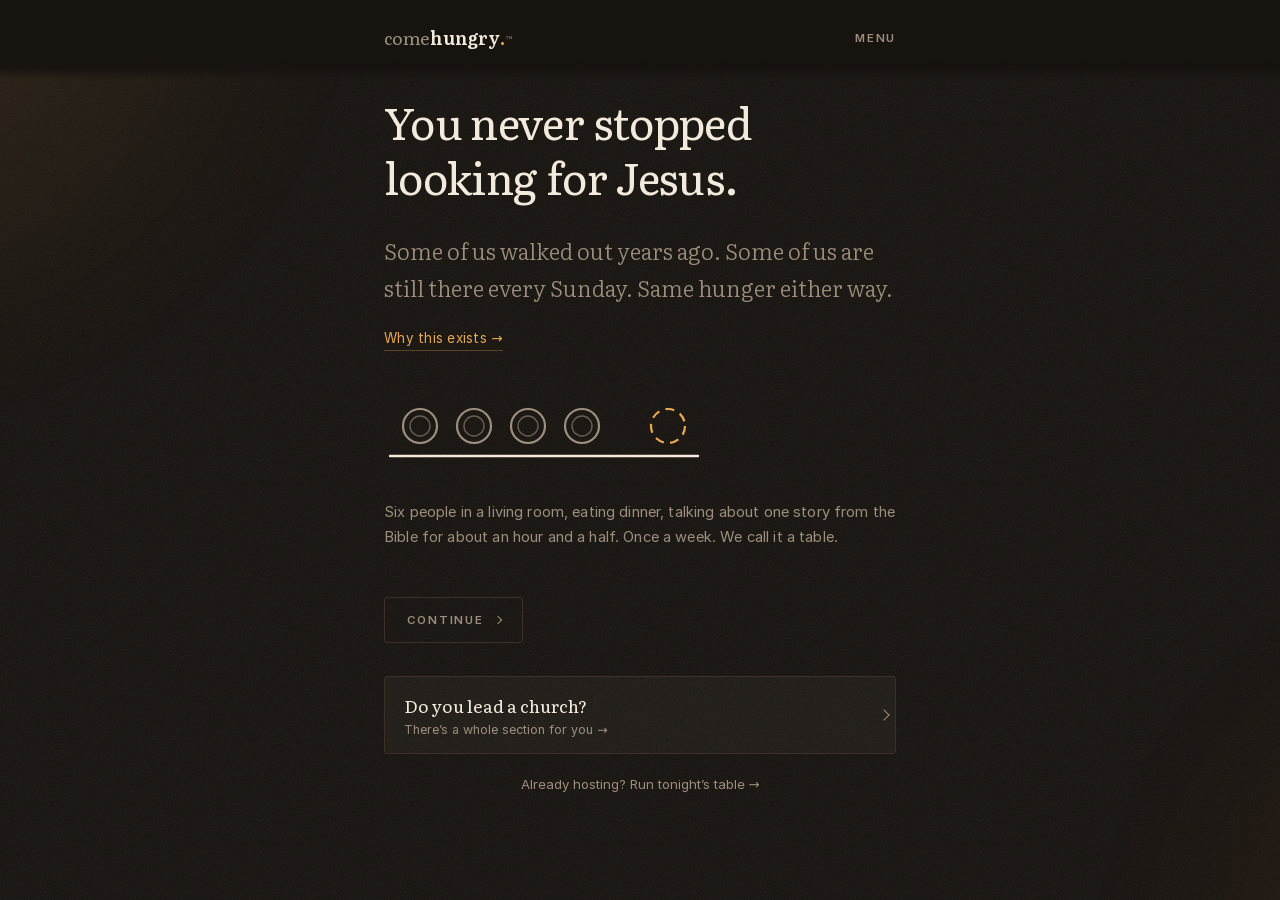
==== commit 982492b3: "Add files via upload" ====
--- a/index.html
+++ b/index.html
@@ -123,7 +123,7 @@
 #deck{
   position:fixed;inset:0;z-index:2;overflow-anchor:none;
   display:flex;align-items:flex-start;
-  padding:calc(max(0.9rem,env(safe-area-inset-top)) + 5rem) 1.5rem calc(max(1.1rem,env(safe-area-inset-bottom)) + 4.6rem);
+  padding:calc(max(0.9rem,env(safe-area-inset-top)) + 5rem) 1.5rem calc(max(1.1rem,env(safe-area-inset-bottom)) + 5.4rem);
   overflow-y:auto;
 }
 .stack{width:100%;max-width:32rem;margin:auto}
@@ -537,6 +537,7 @@
   font-size:.6875rem;font-weight:600;letter-spacing:.16em;text-transform:uppercase;
   color:var(--gold);margin-bottom:.7rem;
 }
+.prepLink[hidden]{display:none}
 .prepLink{
   display:inline-block;margin-top:1rem;font-family:"IBM Plex Sans",system-ui,sans-serif;
   font-size:.85rem;color:var(--gold);text-decoration:none;
@@ -817,12 +818,58 @@
 }
 @media (hover:hover){.whyLink a:hover{border-bottom-color:var(--gold)}}
 .pastorDoor[hidden]{display:none}
+body.isHosting .pastorDoor{display:none}
 .backDoor{
   display:block;max-width:32rem;margin:.85rem auto 0;text-align:center;
   font-family:"IBM Plex Sans",system-ui,sans-serif;font-size:.82rem;
   color:var(--dim);text-decoration:none;padding:.5rem;
 }
+/* once somebody is hosting, this is the reason they opened the app */
+.backDoor.returning{
+  text-align:left;padding:1rem 2rem 1.05rem 1.15rem;margin:0 0 2.2rem;max-width:32rem;
+  border:1px solid var(--gold);border-radius:4px;position:relative;
+  background:rgba(232,169,81,.06);
+}
+.backDoor.returning b{
+  display:block;font-family:"Literata",Georgia,serif;font-weight:400;
+  font-size:1.12rem;color:var(--lamp);letter-spacing:-.01em;
+}
+.backDoor.returning small{
+  display:block;font-size:.8rem;color:var(--gold);margin-top:.18rem;
+}
+.backDoor.returning::after{
+  content:"";position:absolute;right:1rem;top:50%;width:7px;height:7px;margin-top:-4px;
+  border-right:1.5px solid var(--gold);border-bottom:1.5px solid var(--gold);transform:rotate(-45deg);
+}
 .backDoor[hidden]{display:none}
+
+.startPill{
+  position:fixed;z-index:7;
+  left:max(1.1rem,env(safe-area-inset-left));
+  bottom:calc(max(1.1rem,env(safe-area-inset-bottom)) + .4rem);
+  min-height:46px;padding:0 1.05rem;border-radius:26px;
+  display:inline-flex;align-items:center;
+  border:1px solid var(--gold);background:var(--gold);
+  color:#17130F;text-decoration:none;
+  box-shadow:0 6px 22px rgba(0,0,0,.35);
+  transition:transform .18s cubic-bezier(.16,.8,.3,1),opacity .3s;
+  animation:arrive .5s cubic-bezier(.16,.8,.3,1) both .9s;
+}
+.startPill b{
+  font-family:"IBM Plex Sans",system-ui,sans-serif;font-weight:600;
+  font-size:.72rem;letter-spacing:.14em;text-transform:uppercase;
+}
+.startPill[hidden]{display:none}
+@media (hover:hover){.startPill:hover{transform:translateY(-2px)}}
+@media (max-width:340px){
+  .startPill{padding:0 .78rem}
+  .startPill b,.askDot b{font-size:.68rem;letter-spacing:.1em}
+  .askDot{padding:0 .8rem 0 .68rem}
+}}
+@media (max-width:359px){
+  .startPill{padding:.62rem .9rem}
+  .startPill b{font-size:.76rem}
+}
 @media (hover:hover){.backDoor:hover{color:var(--gold)}}
 .pastorDoor{
   display:block;max-width:32rem;margin:2.1rem auto 0;padding:1rem 1.2rem;
@@ -981,7 +1028,7 @@
     <div class="wayGroup">
       <h3>If you're hosting</h3>
       <a class="way" href="#tonight">Run tonight's table<small>The four movements, and last week's acts</small></a>
-      <a class="way" href="#table">Start a table<small>Walk through the first one, screen by screen</small></a>
+      <a class="way" href="#table">How to run one<small>Walk through the first table, screen by screen</small></a>
     <a class="way" href="read/hosts-guide">The Host&rsquo;s Guide<small>The whole thing, read it here</small></a>
       <a class="way" href="#stories">The fifty stories<small>Every one prepped for you</small></a>
       <a class="way" href="#ask">Questions<small>Answered from the documents, right now</small></a>
@@ -1000,7 +1047,7 @@
       <p>Take any of it without telling us who you are. If you want a person alongside you, ask &mdash; that's a choice, never a&nbsp;price. <a href="mailto:hello@comehungry.org">hello@comehungry.org</a></p>
       <p class="fineLink"><a href="#install">Put this on your home screen &rarr;</a></p>
       <p class="rights">&copy; 2026 1:1 Solutions Group LLC. come hungry&trade;.</p>
-      <p class="stamp">build 6090b2 &middot; 2026-08-21 18:17 UTC</p>
+      <p class="stamp">build 6dd222 &middot; 2026-08-22 00:00 UTC</p>
     </div>
   </div>
 </nav>
@@ -1344,7 +1391,8 @@
           </div>
         </div>
       </div>
-        <a class="prepLink" id="prepHint" href="#stories">Haven't picked one yet? Browse the fifty&nbsp;&rarr;</a>
+        <a class="prepLink" id="prepHint" href="#stories">Haven&rsquo;t picked one yet? Browse the fifty&nbsp;&rarr;</a>
+      <a class="prepLink" id="newHere" href="#home" hidden>New here? Start at the beginning&nbsp;&rarr;</a>
       <p class="beat cycleNote" id="cycleNote" hidden></p>
     </section>
 
@@ -1403,7 +1451,7 @@
 
   </div>
 
-  <div class="route" id="table" data-title="Start a table" data-parent="home">
+  <div class="route" id="table" data-title="How to run one" data-parent="home">
 <section class="card on" aria-label="1">
     <h2 class="line">You're more qualified than you&nbsp;think.</h2>
     <p class="line quiet">If you can have friends over for dinner, you have every skill this&nbsp;takes.</p>
@@ -4448,8 +4496,8 @@
       </div>
       <a class="onward" href="#table">
         <span>Next</span>
-        <b>Start a table</b>
-        <small>How to run the first&nbsp;one</small>
+        <b>How to run one</b>
+        <small>The first table, screen by&nbsp;screen</small>
       </a>
     </section>
   </div>
@@ -4568,6 +4616,9 @@
 </div>
 </main>
 
+  <a class="startPill" id="startPill" href="#home/8" hidden>
+    <b>Get started</b>
+  </a>
 <a class="askDot" id="askDot" href="#ask">
   <i aria-hidden="true">?</i><b>Questions</b>
 </a>
@@ -4634,7 +4685,7 @@
     if(ann) ann.textContent = (say ? say.textContent.trim() : '') +
       (last ? '  —  ' + (i + 1) + ' of ' + (last + 1) : '');
     showUpto();
-    if(dot) dot.classList.toggle('gone', !worksHere(here) || !sheet.hidden);
+    if(dot) dot.classList.toggle('gone', !worksHere(here) || !sheet.hidden || (here === 'home' && i === 0));
     if(window.chSeen) try{ window.chSeen(here, i); }catch(e){}
     // the runner's final card means tonight actually happened
     if(here === 'tonight' && i === last && typeof tellDone === 'function') tellDone();
@@ -4646,7 +4697,9 @@
     var pd = document.getElementById('pastorDoor');
     if(pd) pd.hidden = !(here === 'home' && i === 0);
     var hd = document.getElementById('hostDoor');
-    if(hd) hd.hidden = !(here === 'home' && i === 0);
+    if(hd && !hd.classList.contains('returning')) hd.hidden = !(here === 'home' && i === 0);
+    var sp = document.getElementById('startPill');
+    if(sp) sp.hidden = !(here === 'home' && i > 0 && i < 8);
   }
 
   var depth = 0;   // how many history entries we own
@@ -5387,6 +5440,63 @@
     }catch(err){ /* counting is a nicety; never let it break the deck */ }
   })();
 
+
+  // ---------- a host opening the app ----------
+  // The front deck is written for somebody arriving for the first time. A host
+  // who installed this opens it every week for years, and should not have to
+  // walk past the welcome each time. Anyone who has chosen a story, written
+  // down an act, or marked a story told is demonstrably hosting.
+  (function(){
+    try{
+      var raw = null;
+      try{ raw = localStorage.getItem('ch.table'); }catch(e){}
+      var d = null;
+      try{ d = raw ? JSON.parse(raw) : null; }catch(e){}
+      var hosting = !!(d && (d.story || (d.acts && d.acts.length) || (d.told && d.told.length)));
+      if(!hosting) return;
+
+      // installed, launched cold, no particular destination asked for
+      // iOS gives an installed app its own storage, separate from Safari, so
+      // the history below will be empty on first launch there. The manifest
+      // start_url handles that case; this covers Android and desktop, where
+      // the same install can arrive without a hash.
+      var standalone = (window.matchMedia && window.matchMedia('(display-mode: standalone)').matches)
+                       || window.navigator.standalone || false;
+      if(standalone && (!location.hash || location.hash === '#' || location.hash === '#home')){
+        location.replace('#tonight');
+      }
+
+      // and in a browser, the way back in stops being a footnote
+      var hd = document.getElementById('hostDoor');
+      var first = document.querySelector('#home .card');
+      if(hd && first){
+        hd.className = 'backDoor returning';
+        hd.innerHTML = '<b>Welcome back</b><small>Run tonight&rsquo;s table &rarr;</small>';
+        hd.hidden = false;
+        // at the top, because it is why they opened the app
+        first.insertBefore(hd, first.firstChild);
+      }
+      // and somebody already hosting does not need the church door every week
+      document.body.classList.add('isHosting');
+    }catch(err){ /* never let this break the deck */ }
+  })();
+
+
+  // ---------- landing on the runner without having hosted ----------
+  // The installed app opens here. Somebody who has never run a table needs a
+  // way back to the front; a host does not, and should not see the clutter.
+  (function(){
+    var nh = document.getElementById('newHere');
+    if(!nh) return;
+    var used = false;
+    try{
+      var raw = localStorage.getItem('ch.table');
+      var d = raw ? JSON.parse(raw) : null;
+      used = !!(d && (d.story || (d.acts && d.acts.length) || (d.told && d.told.length)));
+    }catch(e){}
+    nh.hidden = used;
+  })();
+
   var start = {id:'home', n:0};
   try{
     var h = (location.hash || '').replace('#','').split('/');
